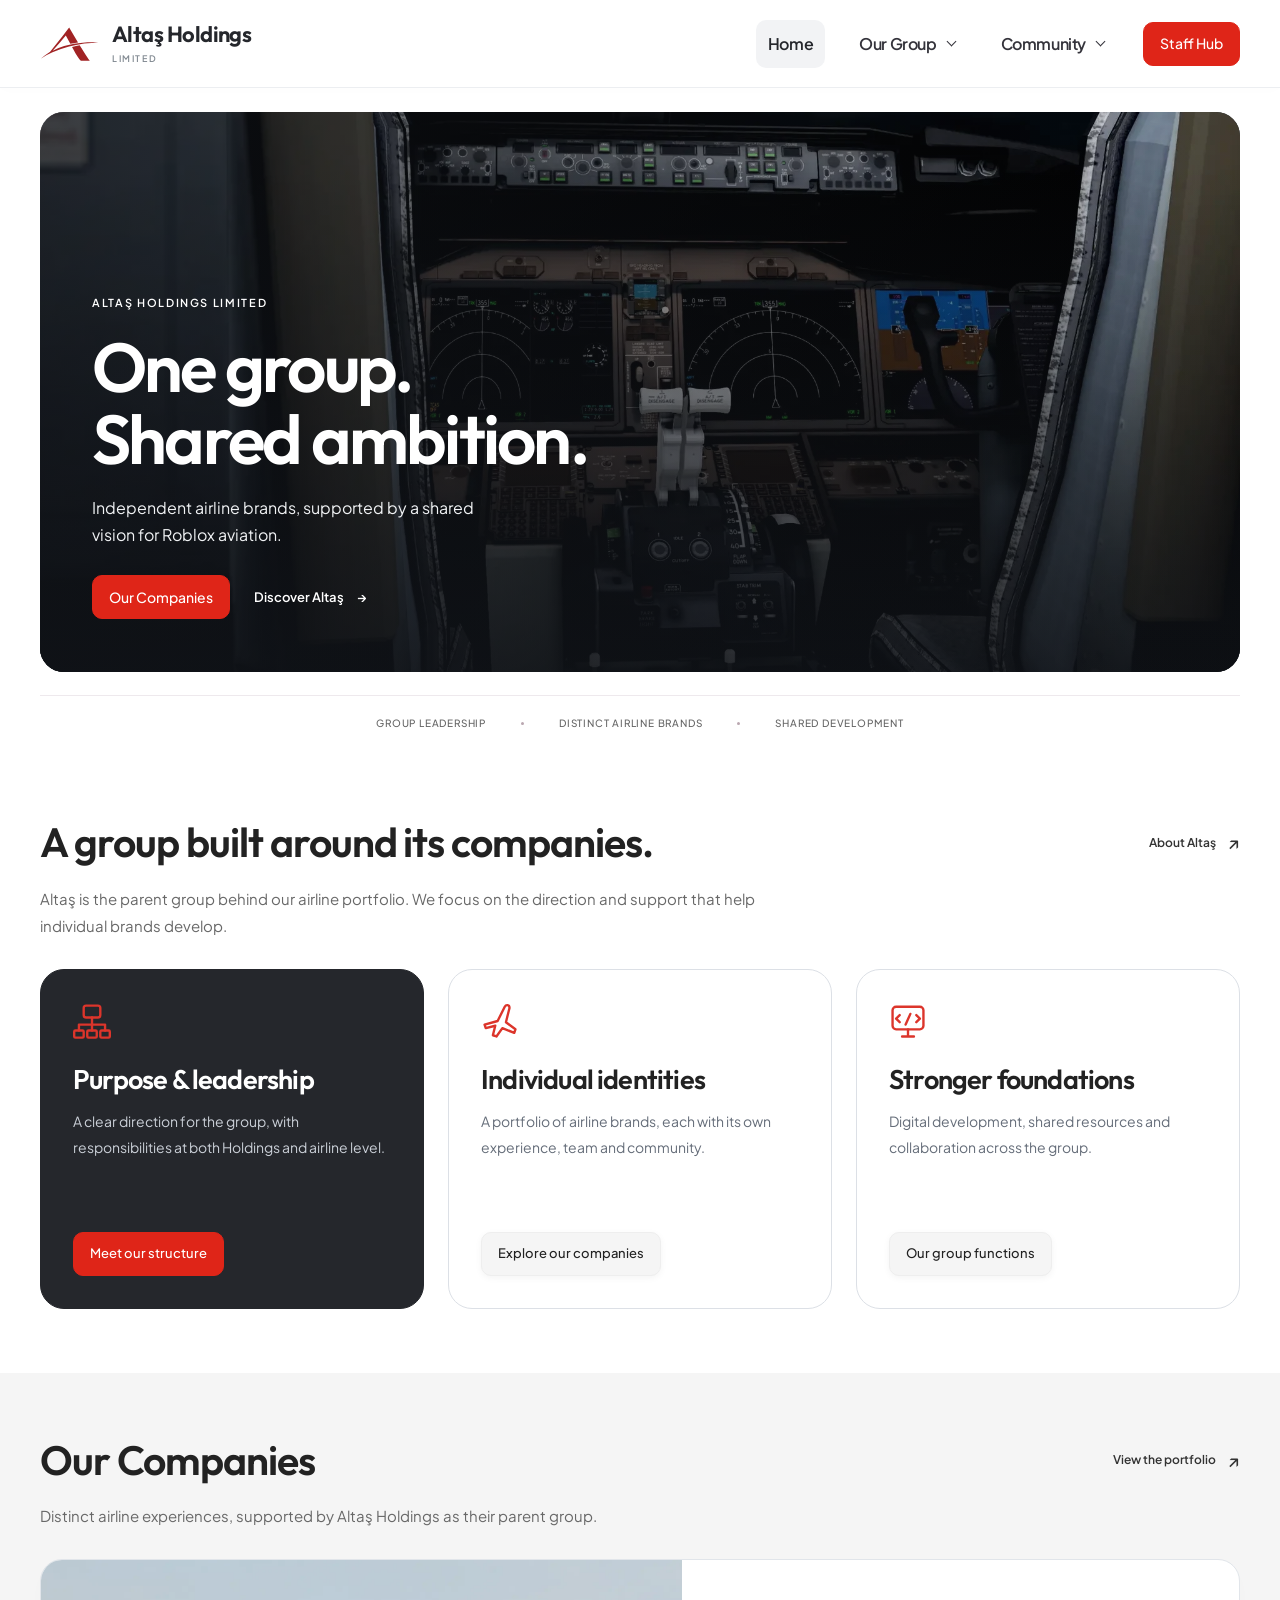
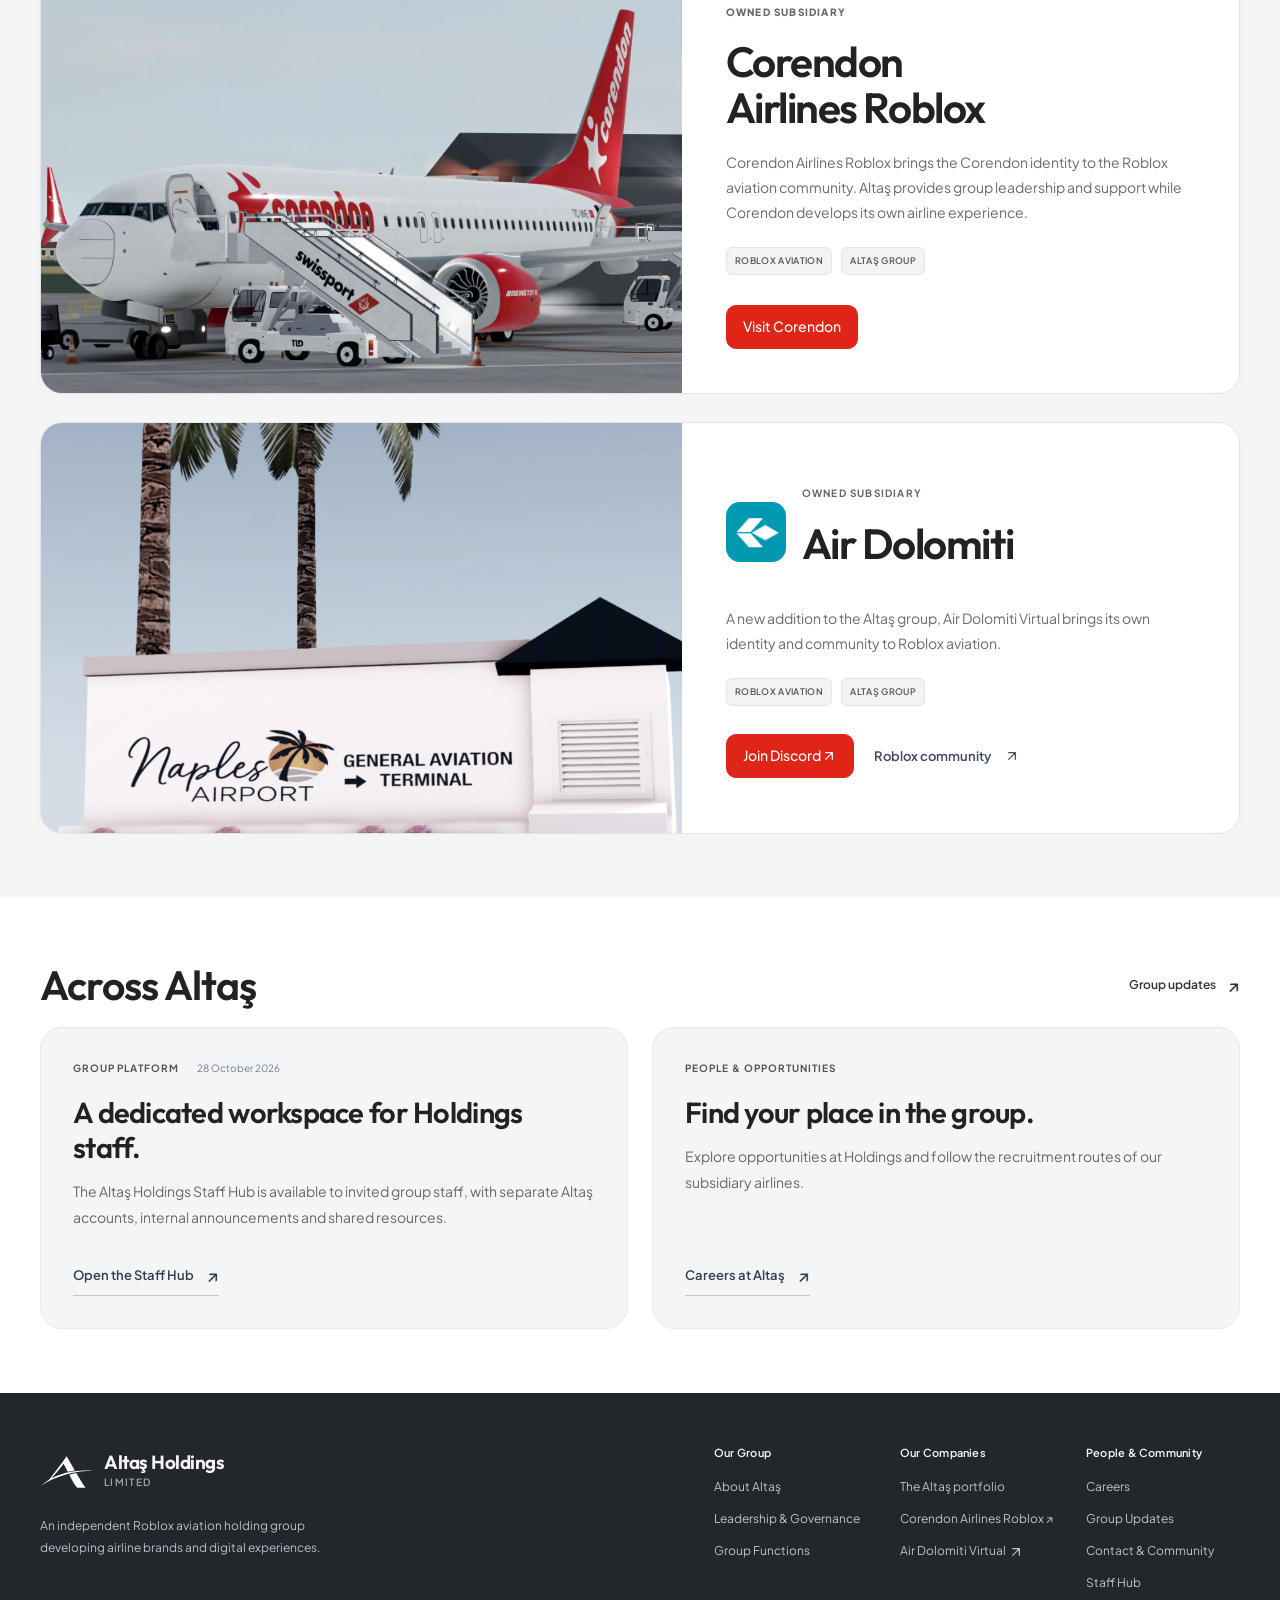
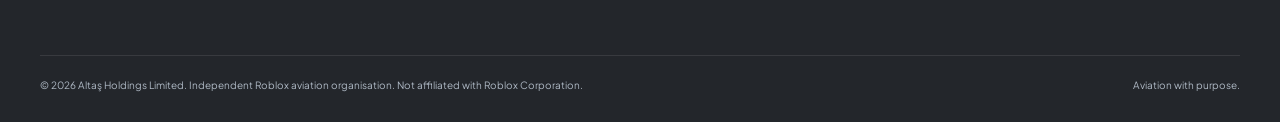
==== index.html @ 05343ab7 "Add Air Dolomiti Virtual to Altaş subsidiary portfolio with supplied branding and community links" ====
<!doctype html>
<html lang="en"><head><meta charset="utf-8"><meta name="viewport" content="width=device-width,initial-scale=1"><meta name="theme-color" content="#f7f7f5"><meta name="description" content="Altaş Holdings Limited — an independent Roblox aviation holding group. Discover our airline portfolio, vision and community."><meta property="og:title" content="Altaş Holdings Limited | Independent Roblox Aviation Group"><meta property="og:description" content="An independent Roblox aviation group."><title>Altaş Holdings Limited | Independent Roblox Aviation Group</title><link rel="preconnect" href="https://fonts.googleapis.com"><link rel="preconnect" href="https://fonts.gstatic.com" crossorigin><style>
:root{--red:#b3252c;--ink:#1c2228;--muted:#68727b;--line:#e7e9eb;--max:1190px}
*{box-sizing:border-box}html{scroll-behavior:smooth}body{margin:0;background:white;color:var(--ink);font:15px/1.7 'DM Sans',system-ui,sans-serif;overflow-x:hidden}h1,h2,h3,p{margin:0}h1,h2,h3{font-family:'DM Sans',system-ui,sans-serif;line-height:1.17;letter-spacing:-.045em}a{color:inherit;text-decoration:none}button{font:inherit;cursor:pointer}img{max-width:100%}.shell{width:min(var(--max),calc(100% - 64px));margin:auto}
.site-header{height:76px;background:#fff;position:sticky;top:0;z-index:50;border-bottom:1px solid var(--line)}.header-inner{height:100%;display:flex;align-items:center;justify-content:space-between;gap:20px}.wordmark{display:flex;align-items:center;gap:10px;min-width:0}.wordmark img{width:54px;height:48px;object-fit:contain}.wordmark strong{display:block;font-size:17px;letter-spacing:-.045em;line-height:1.2;font-weight:800}.wordmark small{display:block;font-size:10px;letter-spacing:.13em;color:#818991;font-weight:600}.desktop-nav{display:flex;align-items:center;gap:20px}.desktop-nav a:not(.btn){font-size:13px;font-weight:650;color:#4e5760;transition:color .2s}.desktop-nav a:not(.btn):hover,.desktop-nav a[aria-current=page]{color:var(--red)}.btn{display:inline-flex;align-items:center;justify-content:center;gap:14px;padding:11px 22px;background:var(--red);border:1px solid var(--red);color:#fff;border-radius:4px;font-size:13px;font-weight:700;line-height:1.5;min-height:44px;transition:background .2s,transform .2s}.btn:hover{background:#8d1b23;transform:translateY(-1px)}.btn.line{background:transparent;border-color:#ffffffa0;color:white}.btn.line:hover{background:#ffffff24}.btn.white{background:white;border-color:white;color:var(--red)}.btn.ink{background:var(--ink)}.arrow{font-size:18px;line-height:1}.menu-toggle{display:none;width:43px;height:43px;align-items:center;justify-content:center;background:white;border:1px solid var(--line);border-radius:4px}.hamburger{display:flex;flex-direction:column;gap:5px;width:20px}.hamburger i{height:2px;background:var(--ink);display:block;transition:transform .25s,opacity .25s}.menu-toggle[aria-expanded=true] .hamburger i:first-child{transform:translateY(7px) rotate(45deg)}.menu-toggle[aria-expanded=true] .hamburger i:nth-child(2){opacity:0}.menu-toggle[aria-expanded=true] .hamburger i:last-child{transform:translateY(-7px) rotate(-45deg)}.mobile-panel{display:none}
.view{display:none}.view.active{display:block}.eyebrow{display:inline-flex;align-items:center;gap:11px;font-size:11px;font-weight:800;letter-spacing:.12em;text-transform:uppercase;color:var(--red)}.eyebrow:before{content:'';width:23px;height:2px;background:currentColor}.eyebrow.light{color:#f7d5d6}
.hero{position:relative;min-height:640px;display:flex;align-items:center;background:#15212c url('https://corendonvirtual.zone.id/original/gallery-1.webp') center 48%/cover no-repeat;isolation:isolate}.hero:before{content:'';position:absolute;inset:0;z-index:-1;background:linear-gradient(90deg,#0b1828e8 0%,#0b1828b8 39%,#0b182843 75%,#0b182813 100%)}.hero-inner{width:min(var(--max),calc(100% - 64px));margin:auto;padding:110px 0 120px}.hero-copy{max-width:620px;color:white}.hero h1{font-size:clamp(48px,5.2vw,76px);font-weight:800;line-height:1.1;margin:22px 0 24px}.hero p{font-size:17px;color:#e5e9ed;max-width:500px;line-height:1.85}.actions{display:flex;flex-wrap:wrap;gap:12px;margin-top:30px}.hero-bottom{position:absolute;bottom:0;left:0;right:0;border-top:1px solid #ffffff44;color:#f0f1f2;font-size:11px}.hero-bottom .shell{display:flex;justify-content:space-between;padding:14px 0;gap:15px}.hero-bottom span:last-child{color:#e8a8ad}
.home-intro{padding:100px 0 90px}.home-intro-inner{display:grid;grid-template-columns:1fr 1fr;gap:110px;align-items:center}.home-intro h2{font-size:clamp(34px,4vw,54px);margin-top:17px;max-width:490px}.home-intro-copy p{font-size:17px;line-height:1.95;color:var(--muted)}.text-link{display:inline-flex;align-items:center;gap:14px;font-weight:800;font-size:13px;color:var(--red);margin-top:20px;border-bottom:1px solid #dcb2b4;padding-bottom:7px}.text-link:hover{gap:20px}
.home-strip{background:#f7f8f8;padding:50px 0}.home-strip-inner{display:grid;grid-template-columns:repeat(3,1fr);gap:55px}.strip-item{position:relative;padding-left:18px;border-left:2px solid #d7dce0}.strip-item span{font-size:11px;color:var(--red);font-weight:800}.strip-item h3{font-size:21px;margin:10px 0}.strip-item p{color:var(--muted);font-size:14px;line-height:1.8}
.page-hero{padding:88px 0 75px;background:#f5f6f7;border-bottom:1px solid var(--line)}.page-hero h1{font-size:clamp(42px,5.6vw,73px);margin:16px 0 17px;max-width:850px}.page-hero p{color:var(--muted);max-width:620px;font-size:17px}.page-hero .eyebrow.light{color:var(--red)}
.section{padding:90px 0}.section-heading{margin-bottom:42px;max-width:730px}.section-heading h2{font-size:clamp(34px,4vw,53px);margin:16px 0}.section-heading p{font-size:16px;color:var(--muted)}.split{display:grid;grid-template-columns:1fr 1fr;align-items:center;gap:85px}.split h2{font-size:clamp(33px,3.8vw,50px);margin:16px 0}.split p{font-size:16px;color:var(--muted);line-height:1.95;margin-bottom:16px}.logo-stage{min-height:370px;background:#f5f6f7;display:grid;place-items:center;position:relative}.logo-stage img{width:min(65%,330px)}.stage-caption{position:absolute;left:20px;bottom:18px;color:#8d959c;font-size:10px;letter-spacing:.1em;font-weight:700}.dark-section{background:#18242f;color:white}.dark-section p{color:#d0d7dc}.statement{display:grid;grid-template-columns:1fr .6fr;align-items:center;gap:40px}.statement h2{font-size:clamp(35px,4.5vw,58px);margin:16px 0}.statement p{font-size:16px;line-height:1.95}.statement .number{font-size:clamp(100px,18vw,240px);font-weight:800;opacity:.07;text-align:center}
.portfolio{display:grid;grid-template-columns:1fr 1fr;gap:65px;align-items:center}.portfolio-media{min-height:420px;background:#233444 url('/assets/fleet-original.webp') center/cover no-repeat;position:relative}.portfolio-media span{position:absolute;bottom:18px;left:20px;color:white;font-weight:800;font-size:11px;letter-spacing:.08em;text-shadow:0 1px 10px #000}.portfolio-body{padding:20px 0}.status{display:inline-block;color:var(--red);font-size:11px;font-weight:800;letter-spacing:.1em}.portfolio h2{font-size:clamp(33px,4vw,52px);margin:18px 0}.portfolio p{font-size:16px;line-height:1.9;color:var(--muted)}.portfolio .btn{margin-top:25px}.index-line{display:flex;justify-content:space-between;gap:20px;border-top:1px solid var(--line);padding-top:18px;margin-top:40px;color:#858d94;font-size:11px}
.focus-list{border-top:1px solid var(--line)}.focus-item{display:grid;grid-template-columns:60px 1fr 1.1fr;gap:35px;align-items:center;border-bottom:1px solid var(--line);padding:36px 0}.focus-item .num{font-size:13px;font-weight:800;color:var(--red)}.focus-item h3{font-size:clamp(23px,2.7vw,34px)}.focus-item p{font-size:15px;color:var(--muted);line-height:1.9}.principles{display:grid;grid-template-columns:1fr 1fr;gap:60px 85px}.principle{padding-top:20px;border-top:2px solid var(--red)}.principle h3{font-size:27px;margin-bottom:12px}.principle p{color:var(--muted);line-height:1.9}
.community-panel{background:var(--red);color:white;padding:85px 0}.community-panel .shell{display:flex;align-items:center;justify-content:space-between;gap:50px}.community-panel h2{font-size:clamp(36px,4vw,55px);margin:14px 0}.community-panel p{max-width:650px;color:#f4e1e2;font-size:16px}
.site-footer{background:#141e28;color:white;padding:60px 0 25px}.footer-top{display:flex;justify-content:space-between;gap:40px;flex-wrap:wrap}.footer-brand{max-width:390px}.footer-brand .wordmark img{background:white;border-radius:3px}.footer-brand .wordmark small{color:#9ea8b1}.footer-brand p{font-size:13px;color:#b4bec6;margin-top:20px}.footer-links{display:flex;flex-wrap:wrap;gap:25px;font-size:13px;font-weight:700}.footer-links a:hover{color:#f4b1b4}.footer-bottom{display:flex;justify-content:space-between;gap:20px;border-top:1px solid #ffffff25;margin-top:50px;padding-top:20px;color:#9ba6ae;font-size:11px}
.intro-loader{position:fixed;inset:0;z-index:9999;display:grid;place-items:center;background:#fafafa;transition:opacity .48s,visibility .48s}.intro-loader.is-done{opacity:0;visibility:hidden;pointer-events:none}.intro-loader-inner{display:flex;flex-direction:column;align-items:center;padding:24px;text-align:center}.intro-mark{height:92px;width:118px;display:grid;place-items:center;animation:alta-reveal .85s ease both}.intro-mark img{width:104px;height:88px;object-fit:contain}.intro-name{font-size:27px;font-weight:800;letter-spacing:-.045em}.intro-subtitle{font-size:11px;color:#858b90;letter-spacing:.16em}.intro-rule{width:120px;height:2px;background:#eee;margin-top:24px;overflow:hidden}.intro-rule:after{content:'';display:block;width:100%;height:100%;background:var(--red);transform-origin:left;animation:alta-line 1.05s ease both}@keyframes alta-reveal{from{opacity:0;transform:translateY(12px)}to{opacity:1;transform:translateY(0)}}@keyframes alta-line{from{transform:scaleX(0)}to{transform:scaleX(1)}}
@media(prefers-reduced-motion:no-preference){html.scroll-reveal-ready .view.active .reveal{opacity:0;transform:translate3d(0,18px,0);transition:opacity .7s ease,transform .7s cubic-bezier(.2,.8,.2,1)}html.scroll-reveal-ready .view.active .reveal.in-view{opacity:1;transform:none}html.scroll-reveal-ready .view.active .reveal.in-view.delay1{transition-delay:.07s}html.scroll-reveal-ready .view.active .reveal.in-view.delay2{transition-delay:.13s}html.scroll-reveal-ready .view.active .reveal.in-view.delay3{transition-delay:.18s}}
@media(max-width:1000px){.desktop-nav{gap:11px}.desktop-nav a:not(.btn){font-size:12px}.hero{min-height:590px}.home-intro-inner{gap:45px}.split{gap:45px}.portfolio{gap:35px}}
@media(max-width:850px){.desktop-nav{display:none}.menu-toggle{display:flex}.mobile-panel{display:block;position:fixed;top:76px;left:0;right:0;z-index:49;background:white;padding:20px 24px 30px;box-shadow:0 18px 35px #0002;visibility:hidden;opacity:0;pointer-events:none;transform:translateY(-10px);transition:opacity .25s,transform .25s,visibility .25s;max-height:calc(100dvh - 76px);overflow:auto}.mobile-panel.open{visibility:visible;opacity:1;pointer-events:auto;transform:none}.mobile-panel .menu-heading{font-size:11px;color:var(--red);font-weight:800;padding:0 0 13px}.mobile-panel a:not(.btn){display:flex;justify-content:space-between;padding:15px 0;border-top:1px solid var(--line);font-size:16px;font-weight:700}.mobile-panel a[aria-current=page]{color:var(--red)}.mobile-panel .btn{width:100%;margin-top:20px}.hero{min-height:580px;background-position:55% center}.hero-inner{padding:95px 0 100px}.hero h1{font-size:clamp(45px,7vw,64px)}.home-intro-inner,.split,.statement,.portfolio{grid-template-columns:1fr}.home-intro-inner{gap:25px}.statement .number{display:none}.portfolio-media{min-height:360px}.community-panel .shell{display:block}.community-panel .btn{margin-top:25px}.focus-item{grid-template-columns:40px 1fr;gap:14px}.focus-item p{grid-column:2}}
@media(max-width:560px){.shell,.hero-inner{width:calc(100% - 36px)}.site-header{height:66px}.wordmark img{width:46px;height:42px}.wordmark strong{font-size:15px}.wordmark small{font-size:9px}.mobile-panel{top:66px;max-height:calc(100dvh - 66px)}.hero{min-height:540px;background-position:58% center}.hero:before{background:linear-gradient(0deg,#0a1727f0 0%,#0a1727b8 58%,#0a172735 100%)}.hero-inner{padding:115px 0 95px;display:flex;align-items:flex-end;min-height:540px}.hero h1{font-size:clamp(38px,10vw,53px);margin:14px 0 16px}.hero p{font-size:14px;line-height:1.75}.hero .eyebrow{font-size:10px}.actions{gap:9px;margin-top:23px}.actions .btn{font-size:12px;padding:10px 13px}.hero-bottom .shell{font-size:9px;padding:10px 0}.home-intro{padding:65px 0}.home-intro h2{font-size:36px}.home-intro-copy p{font-size:15px}.home-strip{padding:35px 0}.home-strip-inner{grid-template-columns:1fr;gap:28px}.strip-item h3{font-size:19px;margin:7px 0}.page-hero{padding:60px 0 52px}.page-hero h1{font-size:43px}.page-hero p{font-size:15px}.section{padding:62px 0}.section-heading h2,.split h2{font-size:36px}.section-heading p,.split p{font-size:15px}.logo-stage{min-height:250px}.portfolio-media{min-height:255px}.portfolio-body{padding:10px 0}.portfolio h2{font-size:37px}.focus-item{padding:26px 0}.focus-item h3{font-size:25px}.focus-item p{font-size:14px}.principles{grid-template-columns:1fr;gap:30px}.community-panel{padding:65px 0}.community-panel h2{font-size:39px}.footer-bottom{display:block}.footer-bottom span:last-child{display:block;margin-top:8px}.footer-links{gap:16px}.site-footer{padding-top:45px}}
@media(max-width:360px){.wordmark strong{font-size:13px}.actions{flex-direction:column;align-items:stretch}}
@media(prefers-reduced-motion:reduce){html{scroll-behavior:auto}*,*:before,*:after{animation:none!important;transition:none!important}.intro-loader{transition:none}}
:focus-visible{outline:3px solid #da7a7e;outline-offset:3px}

/* Premium About — photographic, editorial and mobile-first */
.premium-about-hero{height:min(760px,85svh);min-height:570px;position:relative;isolation:isolate;color:#fff;display:flex;align-items:flex-end;overflow:hidden;background:#202a33}.premium-about-image{position:absolute;inset:0;z-index:-2;background:url('/assets/gallery-2-original.webp') center 48%/cover no-repeat;transform:scale(1.02)}.premium-about-shade{position:absolute;inset:0;z-index:-1;background:linear-gradient(90deg,rgba(8,18,27,.81) 0%,rgba(8,18,27,.43) 50%,rgba(8,18,27,.08) 100%),linear-gradient(0deg,rgba(8,18,27,.50),transparent 45%)}.premium-about-hero-content{padding-bottom:106px;position:relative}.premium-about-kicker{display:flex;align-items:center;gap:14px;font-size:11px;letter-spacing:.19em;font-weight:700;color:#f2e8e8}.premium-about-kicker span{width:27px;height:1px;background:#e4c4c4}.premium-about-hero h1{font-family:Georgia,'Times New Roman',serif;font-size:clamp(55px,6.8vw,104px);font-weight:400;letter-spacing:-.048em;line-height:1.05;margin:28px 0 25px;max-width:980px;text-wrap:balance}.premium-about-hero h1 i{font-weight:400;color:#f6f1e9}.premium-about-hero p{font-size:17px;line-height:1.8;color:#f0f1f2;max-width:530px}.premium-about-discover{display:inline-flex;gap:30px;align-items:center;border-bottom:1px solid #ffffff90;padding:11px 0;margin-top:32px;font-size:12px;font-weight:700;letter-spacing:.04em}.premium-about-discover span{font-size:21px}.premium-about-index{position:absolute;bottom:28px;right:max(32px,calc((100vw - 1190px)/2));font-size:10px;letter-spacing:.17em;font-weight:700;color:#fff}.premium-about-index span{opacity:.5;padding:0 10px}
.premium-about-intro{padding:125px 0 135px;background:#fff}.premium-about-intro-grid{display:grid;grid-template-columns:1fr 2fr;gap:65px}.premium-about-label{font-size:11px;font-weight:800;letter-spacing:.15em;color:#a52a32;display:inline-flex;align-items:center;gap:16px}.premium-red-line{width:33px;height:1px;background:#a52a32}.premium-about-intro-body h2{font-family:Georgia,'Times New Roman',serif;font-weight:400;font-size:clamp(40px,4.7vw,68px);line-height:1.13;letter-spacing:-.045em;margin-bottom:36px}.premium-about-intro-body h2 em{font-weight:400;color:#a32b32}.premium-about-intro-body p{max-width:660px;font-size:17px;line-height:1.95;color:#5c6369;margin-bottom:17px}
.premium-about-feature{display:grid;grid-template-columns:1.08fr .92fr;min-height:570px;background:#17232e}.premium-about-feature-photo{min-height:570px;background:url('https://corendonvirtual.zone.id/original/gallery-3.webp') center/cover no-repeat}.premium-about-feature-copy{display:flex;align-items:center;color:#fff;padding:70px clamp(35px,7vw,115px)}.premium-about-feature-inner{max-width:470px}.premium-feature-number{font-size:11px;font-weight:700;letter-spacing:.16em;color:#d9b3b4}.premium-about-feature h2{font-family:Georgia,'Times New Roman',serif;font-size:clamp(55px,5.4vw,82px);font-weight:400;letter-spacing:-.05em;line-height:1.05;margin:28px 0}.premium-about-feature p{color:#c9d0d4;line-height:1.9;font-size:16px}.premium-feature-link{display:inline-flex;align-items:center;gap:35px;margin-top:35px;border-bottom:1px solid #89959e;padding-bottom:11px;font-size:13px;font-weight:700}.premium-feature-link span{font-size:20px}
.premium-about-values{padding:115px 0 125px;background:#faf9f7}.premium-about-values-head{display:flex;justify-content:space-between;align-items:end;gap:25px;margin-bottom:52px}.premium-about-values h2{font-family:Georgia,'Times New Roman',serif;font-size:clamp(40px,4.2vw,62px);font-weight:400;letter-spacing:-.045em}.premium-about-values-list{display:grid;grid-template-columns:repeat(3,minmax(0,1fr));gap:50px}.premium-about-value{border-top:1px solid #bfc3c4;padding-top:22px}.premium-about-value>span{font-size:11px;letter-spacing:.12em;color:#a52a32;font-weight:800}.premium-about-value h3{font-family:Georgia,'Times New Roman',serif;font-size:34px;font-weight:400;letter-spacing:-.03em;margin:27px 0 10px}.premium-about-value p{font-size:15px;color:#697177;line-height:1.8;max-width:300px}
.premium-about-end{padding:90px 0;background:#fff}.premium-about-end-inner{display:flex;align-items:end;justify-content:space-between;gap:25px}.premium-about-end-inner span{font-size:11px;letter-spacing:.15em;color:#a52a32;font-weight:700}.premium-about-end h2{font-family:Georgia,'Times New Roman',serif;font-weight:400;font-size:clamp(39px,4.5vw,64px);letter-spacing:-.045em;line-height:1.14;margin-top:15px}.premium-about-end-link{font-size:13px;font-weight:700;border-bottom:1px solid #b3252c;padding:0 0 12px;white-space:nowrap}.premium-about-end-link span{font-size:19px;padding-left:22px}
@media(max-width:1000px){.premium-about-hero{min-height:520px;height:70svh}.premium-about-hero-content{padding-bottom:80px}.premium-about-hero h1{font-size:clamp(49px,7vw,77px)}.premium-about-intro{padding:85px 0}.premium-about-feature{min-height:450px}.premium-about-feature-photo{min-height:450px}.premium-about-feature-copy{padding:45px}.premium-about-values{padding:85px 0}.premium-about-values-list{gap:25px}}
@media(max-width:700px){.premium-about-hero{height:620px;min-height:0;max-height:none;align-items:end}.premium-about-image{background-position:57% center}.premium-about-shade{background:linear-gradient(0deg,#101a24e8 0%,#101a24a3 44%,#101a2430 100%)}.premium-about-hero-content{padding-bottom:70px}.premium-about-kicker{font-size:9px;gap:10px}.premium-about-hero h1{font-size:clamp(43px,10.5vw,64px);margin:22px 0 17px}.premium-about-hero p{font-size:14px;line-height:1.7;max-width:400px}.premium-about-discover{margin-top:24px}.premium-about-index{bottom:19px;right:18px;font-size:9px}.premium-about-intro{padding:75px 0 78px}.premium-about-intro-grid{display:block}.premium-about-intro-body h2{font-size:clamp(38px,9vw,55px);margin:23px 0 24px}.premium-about-intro-body p{font-size:15px;line-height:1.85}.premium-about-feature{display:flex;flex-direction:column}.premium-about-feature-photo{min-height:0;height:290px;background-position:center}.premium-about-feature-copy{padding:58px 24px 65px}.premium-about-feature h2{font-size:60px;margin:22px 0}.premium-about-feature p{font-size:15px}.premium-about-values{padding:70px 0 80px}.premium-about-values-head{display:block;margin-bottom:34px}.premium-about-values h2{margin-top:20px;font-size:43px}.premium-about-values-list{grid-template-columns:1fr;gap:30px}.premium-about-value{padding-top:16px}.premium-about-value h3{font-size:31px;margin:12px 0 7px}.premium-about-value p{font-size:14px}.premium-about-end{padding:70px 0}.premium-about-end-inner{display:block}.premium-about-end h2{font-size:44px;margin-bottom:27px}.premium-about-end-link{display:inline-flex}}
@media(max-width:850px){.desktop-nav{display:none!important}.menu-toggle{display:flex!important}}

/* 2026 full-site visual identity: cinematic photography + refined editorial type */
:root{--red:#a62630;--ink:#20262b;--muted:#646d74;--max:1200px}
body{font-family:'DM Sans',system-ui,sans-serif;background:#fff}
.site-header{height:74px;background:#fffffff5;backdrop-filter:blur(14px);border-bottom:1px solid #e9e8e6}
.header-inner{gap:16px}.desktop-nav{gap:18px}.desktop-nav a:not(.btn){font-size:12px}.site-header .btn{background:#a62630;border-color:#a62630}
.rev-hero{position:relative;min-height:650px;height:min(760px,85svh);isolation:isolate;color:white;display:flex;align-items:center;overflow:hidden;background:#182630}.rev-hero-photo{position:absolute;inset:0;z-index:-2;background-image:var(--photo);background-size:cover;background-position:center 48%;transform:scale(1.01)}.rev-hero-tint{position:absolute;inset:0;z-index:-1;background:linear-gradient(90deg,rgba(8,18,28,.82),rgba(8,18,28,.38) 58%,rgba(8,18,28,.12)),linear-gradient(0deg,rgba(8,18,28,.47),transparent 45%)}.rev-hero-content{padding:95px 0 110px}.rev-overline{font-size:11px;letter-spacing:.18em;font-weight:700;color:#f3dedf}.rev-overline b{font-weight:400;opacity:.6;margin:0 7px}.rev-hero h1{font-family:Georgia,'Times New Roman',serif;font-weight:400;font-size:clamp(58px,7vw,106px);line-height:1.03;letter-spacing:-.045em;margin:25px 0;max-width:1050px}.rev-hero h1 em{font-weight:400;color:#fff2e9}.rev-hero p{font-size:17px;line-height:1.85;max-width:560px;color:#f0f0ef}.rev-hero-actions{display:flex;flex-wrap:wrap;align-items:center;gap:27px;margin-top:32px}.rev-primary-link{display:inline-flex;align-items:center;justify-content:space-between;gap:30px;padding:15px 20px;background:#a62630;color:white;font-size:13px;font-weight:700;min-height:50px;transition:background .2s}.rev-primary-link:hover{background:#821d26}.rev-primary-link span,.rev-ghost-link span,.rev-inline span,.rev-white-link span{font-size:20px;line-height:1}.rev-ghost-link{display:inline-flex;gap:18px;align-items:center;font-size:13px;font-weight:700;color:white;border-bottom:1px solid #ffffff8a;padding:10px 0}.rev-hero-foot{position:absolute;bottom:0;left:0;right:0;border-top:1px solid #ffffff52}.rev-hero-foot .shell{display:flex;justify-content:space-between;gap:20px;padding:17px 0;font-size:10px;font-weight:700;letter-spacing:.13em;color:#f0eded}
.rev-editorial{padding:112px 0 125px;background:#fff}.rev-editorial-grid{display:grid;grid-template-columns:.75fr 1.7fr;gap:70px}.rev-section-label{font-size:11px;letter-spacing:.17em;color:#a62630;font-weight:800}.rev-editorial h2,.rev-three h2{font-family:Georgia,'Times New Roman',serif;font-size:clamp(41px,4.8vw,69px);font-weight:400;letter-spacing:-.05em;line-height:1.13;margin:0 0 30px}.rev-editorial h2 i{color:#a62630;font-weight:400}.rev-editorial p{font-size:17px;line-height:1.95;color:#626a70;max-width:660px;margin:0 0 16px}.rev-inline{display:inline-flex;align-items:center;gap:32px;font-weight:700;font-size:13px;color:#a62630;border-bottom:1px solid #d2a4a7;padding:9px 0;margin-top:20px}
.rev-image-feature{display:grid;grid-template-columns:1.1fr .9fr;min-height:570px;background:#17242e}.rev-image-feature-photo{background:var(--photo) center/cover no-repeat;min-height:570px}.rev-image-feature-body{display:flex;align-items:center;padding:70px clamp(35px,6vw,100px);color:#fff}.rev-image-feature h2{font-family:Georgia,'Times New Roman',serif;font-size:clamp(51px,5.5vw,79px);font-weight:400;line-height:1.06;letter-spacing:-.05em;margin:26px 0}.rev-image-feature p{color:#d3d9dc;max-width:450px;font-size:16px;line-height:1.85}.rev-white-link{display:inline-flex;align-items:center;gap:35px;border-bottom:1px solid #ffffff8c;margin-top:30px;padding-bottom:10px;font-size:13px;font-weight:700}
.rev-bottom-note{padding:48px 0;background:#f8f7f5}.rev-bottom-inner{display:flex;justify-content:space-between;align-items:center;gap:25px}.rev-bottom-inner>span{font-size:11px;letter-spacing:.14em;font-weight:700;color:#8d5b60}.rev-bottom-inner a{font-weight:700;font-size:14px}.rev-bottom-inner b{font-size:20px;color:#a62630;padding-left:22px}
.rev-wide-photo{min-height:550px;display:flex;align-items:flex-end;background:linear-gradient(0deg,#0e1c28c9,transparent 70%),var(--photo) center/cover no-repeat;color:white}.rev-wide-photo .shell{padding-bottom:60px}.rev-wide-photo span{font-size:11px;letter-spacing:.16em;font-weight:700}.rev-wide-photo h2{font-family:Georgia,'Times New Roman',serif;font-size:clamp(45px,5vw,74px);font-weight:400;letter-spacing:-.04em;line-height:1.1;margin-top:20px}
.rev-three{padding:105px 0 120px;background:#faf9f7}.rev-three-heading{display:flex;align-items:end;justify-content:space-between;gap:30px;margin-bottom:40px}.rev-three h2{margin:0}.rev-three-grid{display:grid;grid-template-columns:repeat(3,minmax(0,1fr));gap:40px}.rev-three article{border-top:1px solid #c7c7c6;padding-top:20px}.rev-three article>span{color:#a62630;font-size:11px;font-weight:800}.rev-three h3{font-family:Georgia,'Times New Roman',serif;font-weight:400;font-size:35px;margin:24px 0 8px}.rev-three p{font-size:15px;line-height:1.85;color:#687178}
.rev-airline{padding:0 0 115px}.rev-airline-grid{display:grid;grid-template-columns:1.1fr .9fr;gap:65px;align-items:center}.rev-airline-photo{height:510px;background:#d7e0e5 url('/assets/gallery-2-original.webp') center/cover no-repeat}.rev-airline-info .rev-overline{color:#a62630}.rev-airline h2{font-family:Georgia,'Times New Roman',serif;font-weight:400;font-size:clamp(45px,5vw,70px);letter-spacing:-.05em;line-height:1.1;margin:25px 0}.rev-airline p{font-size:16px;line-height:1.9;color:#626a70;margin-bottom:28px}
.rev-list-section{background:#faf9f7;padding:25px 0 100px}.rev-list-row{display:grid;grid-template-columns:65px 1fr 1fr;gap:35px;align-items:center;border-bottom:1px solid #d7d8d8;padding:35px 0}.rev-list-row:first-child{border-top:1px solid #d7d8d8}.rev-list-row>span{font-size:12px;font-weight:800;color:#a62630}.rev-list-row h3{font-family:Georgia,'Times New Roman',serif;font-size:clamp(27px,3vw,42px);font-weight:400;letter-spacing:-.04em}.rev-list-row p{color:#657077;font-size:15px;line-height:1.85}
.site-footer{background:#131e28;padding:65px 0 27px}.footer-brand p{line-height:1.8}
@media(max-width:850px){.desktop-nav{display:none!important}.menu-toggle{display:flex!important}.rev-hero{min-height:550px;height:72svh}.rev-hero h1{font-size:clamp(50px,8vw,76px)}.rev-editorial-grid{gap:30px}.rev-image-feature-body{padding:45px}.rev-airline-grid{gap:35px}.rev-airline-photo{height:420px}}
@media(max-width:650px){.rev-hero{height:620px;min-height:0;align-items:end}.rev-hero-photo{background-position:55% center}.rev-hero-tint{background:linear-gradient(0deg,#0b1824ef 0%,#0b1824b8 45%,#0b182445 100%)}.rev-hero-content{padding:65px 0 90px}.rev-overline{font-size:9px}.rev-hero h1{font-size:clamp(43px,11vw,64px);margin:20px 0}.rev-hero p{font-size:14px;line-height:1.75}.rev-hero-actions{gap:17px;margin-top:24px}.rev-primary-link{font-size:12px;min-height:46px;padding:12px 15px}.rev-ghost-link{font-size:12px}.rev-hero-foot .shell{padding:12px 0;font-size:9px}.rev-editorial{padding:73px 0 80px}.rev-editorial-grid{display:block}.rev-editorial-grid>.rev-section-label{display:block;margin-bottom:23px}.rev-editorial h2{font-size:clamp(39px,9.5vw,53px);margin-bottom:23px}.rev-editorial p{font-size:15px;line-height:1.85}.rev-image-feature{display:flex;flex-direction:column}.rev-image-feature-photo{min-height:0;height:260px}.rev-image-feature-body{padding:55px 22px 65px}.rev-image-feature h2{font-size:57px}.rev-image-feature p{font-size:15px}.rev-bottom-note{padding:35px 0}.rev-bottom-inner{align-items:start;flex-direction:column;gap:15px}.rev-bottom-inner>span{font-size:10px}.rev-wide-photo{min-height:390px}.rev-wide-photo .shell{padding-bottom:35px}.rev-wide-photo h2{font-size:43px}.rev-three{padding:70px 0 75px}.rev-three-heading{display:block}.rev-three h2{font-size:42px;margin-top:18px}.rev-three-grid{grid-template-columns:1fr;gap:28px}.rev-three h3{font-size:32px;margin:12px 0 7px}.rev-airline{padding:0 0 70px}.rev-airline-grid{display:block}.rev-airline-photo{height:260px;margin-bottom:35px}.rev-airline h2{font-size:47px}.rev-airline p{font-size:15px}.rev-list-section{padding:10px 0 65px}.rev-list-row{grid-template-columns:40px 1fr;gap:7px 12px;padding:25px 0}.rev-list-row h3{font-size:29px}.rev-list-row p{grid-column:2;font-size:14px}.site-footer{padding-top:45px}}
@media(prefers-reduced-motion:reduce){.rev-hero-photo{transform:none}}
/* Altaş corporate holding-group identity */
:root{--red:#872b36;--ink:#1e2a33;--muted:#66717a;--max:1180px}body{font-family:'Manrope','DM Sans',Arial,sans-serif}h1,h2,h3{font-family:'Manrope','DM Sans',Arial,sans-serif;letter-spacing:-.04em}.site-header{background:#fff;box-shadow:none;border-bottom:1px solid #e0e5e7}.desktop-nav a:not(.btn){font-weight:700;color:#43505b}.desktop-nav a[aria-current=page]{color:#872b36}.corporate-head{background:#172631;color:white}.corporate-topline,.corporate-footline{display:flex;justify-content:space-between;gap:15px;padding:18px 0;font-size:10px;font-weight:800;letter-spacing:.14em;color:#b5c1c9}.corporate-topline{border-bottom:1px solid #ffffff30}.corporate-footline{border-top:1px solid #ffffff30;justify-content:flex-start;gap:45px}.corporate-heading{padding:105px 0 120px;max-width:930px}.corporate-kicker{display:block;font-size:11px;letter-spacing:.15em;font-weight:800;color:#dca6ac}.corporate-heading h1{font-family:'Manrope',Arial,sans-serif;font-size:clamp(43px,6.2vw,81px);font-weight:800;line-height:1.13;letter-spacing:-.055em;margin:22px 0 24px}.corporate-heading p{max-width:580px;font-size:17px;line-height:1.85;color:#c8d2d8}.corporate-action{display:inline-flex;align-items:center;gap:38px;background:#94333f;color:white;font-size:13px;font-weight:800;padding:13px 20px;margin-top:28px}.corporate-action span{font-size:20px}.corporate-portfolio{background:#f3f5f5;padding:95px 0}.corporate-portfolio-grid{display:grid;grid-template-columns:1fr 1fr;gap:70px;align-items:center}.corporate-portfolio .corporate-kicker{color:#872b36}.corporate-portfolio h2{font-size:clamp(34px,4vw,53px);margin:23px 0}.corporate-portfolio p{color:#66717a;line-height:1.9;font-size:16px}.corporate-aircraft{height:400px;background:#3e5261 url('/assets/fleet-original.webp') center/cover no-repeat}.rev-hero{display:none}.rev-editorial{padding:85px 0}.rev-editorial h2,.rev-three h2,.rev-airline h2,.rev-list-row h3,.rev-three h3,.rev-wide-photo h2{font-family:'Manrope',Arial,sans-serif;font-weight:750;letter-spacing:-.045em}.rev-editorial h2 i{font-style:normal;color:#872b36}.rev-wide-photo{min-height:370px}.rev-image-feature{background:#172631}.rev-image-feature h2{font-family:'Manrope',Arial,sans-serif;font-weight:750}.rev-list-section{background:#f5f6f6}.rev-list-row>span,.rev-section-label,.rev-airline-info .rev-overline{color:#872b36}.rev-three{background:#f5f6f6}.rev-bottom-note{background:#f2f4f4}.rev-bottom-inner a b{color:#872b36}.site-footer{background:#101e29}.rev-airline-photo{background-image:url('/assets/fleet-original.webp')}@media(max-width:850px){.desktop-nav{display:none!important}.menu-toggle{display:flex!important}.corporate-heading{padding:85px 0 95px}.corporate-portfolio-grid{gap:30px}}@media(max-width:650px){.corporate-heading{padding:72px 0 82px}.corporate-heading h1{font-size:clamp(37px,10vw,55px)}.corporate-heading p{font-size:15px}.corporate-topline,.corporate-footline{font-size:9px}.corporate-footline{gap:17px;flex-wrap:wrap}.corporate-portfolio{padding:65px 0}.corporate-portfolio-grid{grid-template-columns:1fr}.corporate-aircraft{height:250px}.rev-editorial h2{font-size:37px}}
/* Altaş original burgundy identity, reimagined as a layered design studio aesthetic */
:root{--red:#a52537;--ink:#22252a;--muted:#6b7078;--max:1200px}body{font-family:'Manrope','DM Sans',Arial,sans-serif;background:#fff}h1,h2,h3{font-family:'Manrope','DM Sans',Arial,sans-serif;font-style:normal}.site-header{height:78px;border-bottom:1px solid #eee5e8;background:#fff}.wordmark strong{font-weight:800;letter-spacing:-.04em}.desktop-nav a:not(.btn){font-weight:750;font-size:12px}.desktop-nav .btn{background:#a52537;border-color:#a52537}.studio-hero{background:#fcf9fa;overflow:hidden}.studio-hero-grid{display:grid;grid-template-columns:.95fr 1.05fr;align-items:center;gap:55px;min-height:620px;padding-top:70px;padding-bottom:70px}.studio-label{font-size:10px;font-weight:850;letter-spacing:.15em;color:#a52537;display:inline-flex;align-items:center;gap:10px}.studio-label i{width:7px;height:7px;background:#a52537;border-radius:50%;display:inline-block}.studio-hero h1{font-size:clamp(44px,5.3vw,75px);line-height:1.13;letter-spacing:-.055em;font-weight:800;margin:25px 0 22px}.studio-hero h1 span,.studio-heading h2 span{color:#a52537}.studio-hero-copy>p{font-size:15px;line-height:1.95;color:#5f666e;max-width:510px}.studio-actions{display:flex;align-items:center;gap:25px;flex-wrap:wrap;margin-top:29px}.studio-button{display:inline-flex;align-items:center;justify-content:space-between;gap:28px;background:#a52537;color:white;font-size:12px;font-weight:800;padding:14px 18px;min-height:48px;transition:background .2s}.studio-button:hover{background:#7d1929}.studio-button b,.studio-secondary b{font-size:19px;line-height:1}.studio-secondary{display:inline-flex;align-items:center;gap:19px;font-size:12px;font-weight:800;color:#a52537;border-bottom:1px solid #cba5ad;padding:8px 0}.studio-mini{display:flex;gap:20px;flex-wrap:wrap;font-size:9px;letter-spacing:.09em;font-weight:800;color:#92929a;margin-top:70px}.studio-art{height:475px;position:relative;isolation:isolate;background:#a52537;overflow:hidden;border-radius:3px}.studio-art-diagonal{position:absolute;inset:0;background:linear-gradient(136deg,#c02a50 0 42%,#841e38 42% 67%,#a52537 67%);z-index:-2}.studio-art-circle{position:absolute;width:410px;height:410px;border-radius:50%;border:80px solid #ffffff13;top:-175px;right:-155px}.studio-art-image{position:absolute;inset:65px 35px 65px 45px;background:#364550 url('/assets/fleet-original.webp') center/cover no-repeat;transform:rotate(-5deg);box-shadow:0 24px 55px #2d0c2166;border:8px solid white}.studio-art-tag{position:absolute;bottom:36px;right:18px;background:#fff;padding:15px 18px;box-shadow:0 12px 30px #380b2440;max-width:260px}.studio-art-tag span{display:block;font-size:9px;letter-spacing:.1em;color:#a52537;font-weight:800}.studio-art-tag strong{display:block;font-size:14px;margin-top:4px}.studio-art-index{position:absolute;left:20px;bottom:18px;font-size:10px;color:#fff;font-weight:800;letter-spacing:.1em}.studio-ticker{background:#a52537;color:white}.studio-ticker .shell{min-height:57px;display:flex;align-items:center;justify-content:space-around;gap:15px}.studio-ticker span{font-size:10px;letter-spacing:.1em;font-weight:800}.studio-ticker i{width:5px;height:5px;background:#ffffff9c;border-radius:50%}.studio-section{padding:95px 0 110px}.studio-heading{max-width:780px;margin-bottom:45px}.studio-heading h2,.studio-portfolio h2{font-size:clamp(34px,4.2vw,55px);line-height:1.2;letter-spacing:-.05em;margin:17px 0}.studio-heading p{color:#687079;font-size:15px;line-height:1.85;max-width:640px}.studio-info-grid{display:grid;grid-template-columns:1fr 1.12fr .83fr;gap:17px;min-height:330px}.studio-info-primary{background:#222b35;color:white;padding:32px;display:flex;flex-direction:column;align-items:start}.studio-info-primary>span,.studio-info-small>span{font-size:10px;letter-spacing:.12em;font-weight:800;color:#e4a4b1}.studio-info-primary h3,.studio-info-small h3{font-size:clamp(23px,2.4vw,32px);margin:25px 0 12px;line-height:1.22}.studio-info-primary p,.studio-info-small p{font-size:13px;line-height:1.8;color:#d3d8dc}.studio-info-primary a,.studio-info-small a{font-size:12px;font-weight:800;margin-top:auto;padding-top:22px}.studio-info-primary a b,.studio-info-small a b{margin-left:10px}.studio-info-photo{background:#344858 url('/assets/gallery-2-original.webp') center/cover no-repeat}.studio-info-small{background:#f7edf0;padding:30px;display:flex;flex-direction:column;align-items:start}.studio-info-small>span{color:#a52537}.studio-info-small p{color:#626a70}.studio-info-small a{color:#a52537}.studio-portfolio{background:#f8f8f8;padding:90px 0 105px}.studio-portfolio-head{display:flex;justify-content:space-between;align-items:end;gap:25px;margin-bottom:32px}.studio-secondary.dark{color:#a52537}.studio-company{display:grid;grid-template-columns:1.1fr .9fr;background:white;box-shadow:0 12px 40px #14202a0a}.studio-company-image{min-height:400px;background:#354958 url('/assets/fleet-original.webp') center/cover no-repeat}.studio-company-text{padding:45px;display:flex;align-items:start;flex-direction:column}.studio-company-text>span{font-size:10px;letter-spacing:.13em;color:#a52537;font-weight:800}.studio-company-text h3{font-size:clamp(32px,3.5vw,47px);margin:20px 0}.studio-company-text p{font-size:14px;color:#66717a;line-height:1.85}.studio-company-text .studio-button{margin-top:30px}.corporate-head{background:linear-gradient(125deg,#9c263b 0%,#821e34 62%,#57203b 100%);position:relative;overflow:hidden}.corporate-head:after{content:'';position:absolute;width:600px;height:600px;border:100px solid #ffffff0b;border-radius:50%;right:-300px;top:-320px;pointer-events:none}.corporate-heading{padding:78px 0 90px}.corporate-heading h1{font-size:clamp(42px,5vw,65px);letter-spacing:-.05em}.corporate-heading p{font-size:15px}.corporate-heading .corporate-action{background:white;color:#a52537}.corporate-kicker{color:#ffd4dc}.corporate-portfolio{background:#f8f8f8}.corporate-portfolio .corporate-kicker{color:#a52537}.rev-editorial h2,.rev-three h2,.rev-airline h2,.rev-list-row h3,.rev-three h3{font-family:'Manrope',Arial,sans-serif;font-weight:800}.rev-editorial h2 i{font-style:normal;color:#a52537}.rev-wide-photo h2{font-family:'Manrope',Arial,sans-serif;font-weight:800}.rev-three{background:#f8f6f7}.rev-bottom-note{background:#f8f6f7}.rev-list-section{background:#faf8f9}.rev-section-label,.rev-list-row>span{color:#a52537}.rev-image-feature{background:#831e34}.rev-image-feature h2{font-family:'Manrope',Arial,sans-serif;font-weight:800}.rev-airline-photo{background-image:url('/assets/fleet-original.webp')}@media(max-width:950px){.studio-hero-grid{gap:25px}.studio-art{height:390px}.studio-info-grid{grid-template-columns:1fr 1fr}.studio-info-small{grid-column:1/-1;min-height:220px}}@media(max-width:850px){.desktop-nav{display:none!important}.menu-toggle{display:flex!important}}@media(max-width:650px){.studio-hero-grid{display:flex;flex-direction:column;align-items:stretch;padding-top:50px;padding-bottom:55px;gap:35px}.studio-hero h1{font-size:clamp(40px,10vw,55px)}.studio-hero-copy>p{font-size:14px}.studio-mini{margin-top:35px}.studio-art{height:310px}.studio-art-image{inset:45px 28px 55px 28px}.studio-art-tag{bottom:20px;right:10px;padding:10px}.studio-art-tag strong{font-size:11px}.studio-art-index{font-size:8px;left:10px}.studio-ticker .shell{flex-wrap:wrap;justify-content:center;padding:15px 0}.studio-ticker span{font-size:8px}.studio-section{padding:65px 0 70px}.studio-heading h2,.studio-portfolio h2{font-size:35px}.studio-info-grid{display:flex;flex-direction:column}.studio-info-primary,.studio-info-small{min-height:270px;padding:28px}.studio-info-photo{height:240px}.studio-portfolio{padding:65px 0 70px}.studio-portfolio-head{display:block}.studio-portfolio-head .studio-secondary{margin-top:10px}.studio-company{display:flex;flex-direction:column}.studio-company-image{min-height:250px}.studio-company-text{padding:30px 25px}.corporate-heading{padding:65px 0 75px}.corporate-heading h1{font-size:40px}.corporate-heading p{font-size:14px}}

/* Mobile and tablet polish: consistent header, comfortable controls and fluid type. */
@media(max-width:850px){
  :root{--header-height:70px}
  .site-header{height:var(--header-height)}
  .header-inner{gap:12px}
  .menu-toggle{width:46px;height:46px;flex-shrink:0;border-radius:10px}
  .mobile-panel{top:var(--header-height);max-height:calc(100dvh - var(--header-height));padding:20px max(22px,env(safe-area-inset-right)) calc(24px + env(safe-area-inset-bottom)) max(22px,env(safe-area-inset-left));overscroll-behavior:contain;border-top:1px solid var(--line);border-radius:0 0 18px 18px}
  .mobile-panel a:not(.btn){min-height:52px;align-items:center;gap:16px}
  .mobile-panel a[aria-current=page]{border-left:3px solid var(--red);padding-left:12px}
  body.menu-open{overflow:hidden}
  .studio-hero-grid{grid-template-columns:1fr;min-height:0;gap:32px;padding-top:44px;padding-bottom:44px}
  .studio-hero-copy{max-width:620px}
  .studio-hero h1{font-size:clamp(38px,7vw,60px);margin:20px 0}
  .studio-mini{margin-top:28px;gap:12px 20px}
  .studio-art{height:auto;aspect-ratio:1.55;max-height:410px;width:100%}
  .studio-actions a,.studio-info-grid a,.rev-inline,.rev-bottom-inner a{min-height:44px;display:inline-flex;align-items:center}
  .studio-company-text .studio-button,.rev-primary-link{min-height:48px}
  .rev-editorial-grid{grid-template-columns:1fr;gap:20px}
  .rev-three-heading{display:block}
  .rev-three-heading h2{margin-top:18px}
  .footer-links{display:grid;grid-template-columns:repeat(2,minmax(0,1fr));gap:6px 24px;width:100%}
  .footer-links a{display:flex;align-items:center;min-height:44px;border-bottom:1px solid #ffffff1c}
  .footer-top{gap:28px}
}
@media(max-width:650px){
  :root{--header-height:68px}
  .shell{width:calc(100% - 40px)}
  .wordmark img{width:44px;height:42px}
  .wordmark strong{font-size:15px}
  .wordmark small{font-size:9px}
  .studio-hero-grid{gap:28px;padding-top:34px;padding-bottom:36px}
  .studio-hero h1{font-size:clamp(36px,9.5vw,54px);line-height:1.15;letter-spacing:-.045em}
  .studio-hero-copy>p{font-size:14px;line-height:1.85}
  .studio-actions{gap:10px 20px;margin-top:24px}
  .studio-button{min-height:50px;padding:14px 18px;border-radius:6px}
  .studio-secondary{padding:12px 0}
  .studio-art{aspect-ratio:1.2;max-height:340px;border-radius:12px}
  .studio-art-image{inset:35px 26px 56px;border-width:6px}
  .studio-art-tag{bottom:30px;right:12px;max-width:calc(100% - 36px);padding:11px 14px}
  .studio-art-tag strong{font-size:12px}
  .studio-art-index{bottom:10px;left:14px;font-size:8px}
  .studio-mini{font-size:8px;line-height:1.7;margin-top:23px}
  .studio-ticker .shell{display:grid;grid-template-columns:1fr;gap:9px;padding:18px 0;text-align:center}
  .studio-ticker i{display:none}
  .studio-ticker span{font-size:9px;letter-spacing:.13em}
  .studio-section,.studio-portfolio{padding:52px 0}
  .studio-heading{margin-bottom:26px}
  .studio-heading h2,.studio-portfolio h2{font-size:clamp(29px,8vw,39px);line-height:1.23}
  .studio-info-grid{gap:14px}
  .studio-info-primary,.studio-info-small{min-height:0;padding:26px;border-radius:10px}
  .studio-info-primary h3,.studio-info-small h3{font-size:27px;margin:18px 0 12px}
  .studio-info-primary p,.studio-info-small p{font-size:14px}
  .studio-info-photo{height:auto;aspect-ratio:1.5;border-radius:10px}
  .studio-company{border-radius:12px;overflow:hidden}
  .studio-company-image{min-height:0;aspect-ratio:1.45}
  .studio-company-text{padding:26px}
  .studio-company-text h3{font-size:clamp(29px,8vw,38px);line-height:1.22}
  .studio-company-text .studio-button{width:100%;margin-top:22px}
  .corporate-topline{flex-wrap:wrap;font-size:8px;gap:6px 16px;padding:14px 0}
  .corporate-heading{padding:44px 0 50px}
  .corporate-heading h1{font-size:clamp(32px,8.5vw,46px);line-height:1.18;margin:18px 0}
  .corporate-heading p{font-size:14px;line-height:1.85}
  .corporate-footline{gap:12px 20px;font-size:8px;padding:14px 0}
  .rev-editorial{padding:52px 0}
  .rev-editorial h2,.rev-three h2{font-size:clamp(29px,8vw,39px);line-height:1.24}
  .rev-editorial p{font-size:15px;line-height:1.85}
  .rev-wide-photo{min-height:310px}
  .rev-wide-photo h2{font-size:clamp(30px,8vw,41px)}
  .rev-three{padding:52px 0}
  .rev-three h3{font-size:29px}
  .rev-list-row{grid-template-columns:26px minmax(0,1fr);gap:8px 12px}
  .rev-list-row h3{font-size:clamp(23px,6vw,29px);line-height:1.3}
  .rev-airline-photo{height:auto;aspect-ratio:1.45;margin-bottom:26px;border-radius:10px}
  .rev-airline h2{font-size:clamp(32px,8.5vw,43px)}
  .rev-airline .rev-primary-link{width:100%;border-radius:6px}
  .site-footer{padding:38px 0 24px}
  .footer-brand p{font-size:13px;margin-top:16px}
  .footer-bottom{font-size:11px;line-height:1.85}
}
@media(max-width:360px){
  .shell{width:calc(100% - 32px)}
  .studio-actions{flex-direction:column;align-items:stretch}
  .studio-actions .studio-secondary{justify-content:space-between}
  .studio-art-tag strong{font-size:11px}
}

/* Preserve the full aircraft photographs instead of cropping to fill each frame. */
.studio-art-image,.studio-info-photo,.studio-company-image,.rev-airline-photo{
  background-size:contain;
  background-position:center;
  background-repeat:no-repeat;
  background-color:#e8edf0;
}
.studio-art-image{inset:35px 30px 112px;transform:rotate(-5deg)}
.studio-art-tag{bottom:30px;right:20px}
.studio-art-index{bottom:10px;left:20px}
@media(max-width:850px){
  .studio-art-image{inset:24px 24px 100px}
}
@media(max-width:650px){
  .studio-art-image{inset:18px 18px 90px}
  .studio-art-tag{bottom:27px;right:14px;padding:9px 12px}
  .studio-art-index{left:14px;bottom:9px}
}

/* A smaller photograph inside the original slanted frame. */
.studio-art-image{inset:48px 48px 124px;transform:rotate(-5deg)}
@media(max-width:850px){.studio-art-image{inset:34px 34px 110px}}
@media(max-width:650px){.studio-art-image{inset:26px 26px 98px}}

/* Natural photographic frames: preserve the aircraft and remove letterbox mats.
   The shallow top crop excludes in-game controls from the original captures. */
.studio-art-image{
  top:44%;bottom:auto;left:48px;right:48px;height:auto;aspect-ratio:1920/1000;
  background-size:100% auto;background-position:center center;background-color:transparent;
  transform:translateY(-50%) rotate(-5deg);
}
.studio-info-photo,.studio-company-image,.rev-airline-photo{
  background-size:100% auto;background-position:center center;background-color:transparent;
  aspect-ratio:1920/1023;min-height:0;height:auto;border-radius:0;
}
.studio-info-photo{align-self:center}
.studio-company{align-items:center}
.studio-company-text{padding:32px}
.footer-brand .wordmark img{background:transparent;border-radius:0;filter:brightness(0) invert(1)}
@media(max-width:850px){
  .studio-art-image{left:34px;right:34px;top:43%;bottom:auto}
}
@media(max-width:650px){
  .studio-art-image{left:26px;right:26px;top:42%;bottom:auto}
  .studio-info-photo{width:100%;flex:none}
  .studio-company-image{width:100%;flex:none}
  .studio-company-text{padding:30px 25px}
}


/* Altaş leads the homepage; individual airlines belong in the portfolio. */
.holding-art{display:flex;flex-direction:column;justify-content:center;padding:48px}
.holding-art-kicker{position:absolute;top:30px;left:34px;color:#fff;font-size:10px;font-weight:700;letter-spacing:.13em}
.holding-identity{display:flex;align-items:center;gap:19px;margin-bottom:75px;position:relative}
.holding-identity img{width:135px;height:auto;filter:brightness(0) invert(1)}
.holding-identity strong{font-size:50px;line-height:1.05;color:#fff;font-weight:800;letter-spacing:-.05em}
.holding-identity strong span{display:block;font-size:17px;letter-spacing:.02em;font-weight:500;margin-top:10px}
.holding-art-purpose{position:absolute;bottom:55px;left:48px;color:#fff}
.holding-art-purpose>span{font-size:9px;letter-spacing:.15em;font-weight:700;color:#ffdae1}
.holding-art-purpose p{font-size:24px;line-height:1.3;font-weight:650;letter-spacing:-.025em;margin-top:8px}
.studio-info-grid{grid-template-columns:1fr 1fr;gap:24px;min-height:290px}
.studio-info-small{grid-column:auto}
.studio-info-primary,.studio-info-small{padding:35px}
.studio-info-primary h3,.studio-info-small h3{margin-top:20px}
@media(max-width:950px){
  .holding-art{padding:30px}
  .holding-identity{gap:12px}
  .holding-identity img{width:90px}
  .holding-identity strong{font-size:39px}
  .holding-identity strong span{font-size:14px}
  .holding-art-purpose{left:30px}
}
@media(max-width:650px){
  .holding-art-kicker{left:26px;top:24px;font-size:9px}
  .holding-art{padding:26px;min-height:350px;aspect-ratio:auto}
  .holding-identity{margin-bottom:64px}
  .holding-identity img{width:100px}
  .holding-identity strong{font-size:43px}
  .holding-art-purpose{left:26px;bottom:50px}
  .holding-art-purpose p{font-size:23px}
  .studio-info-grid{gap:16px;min-height:0}
  .studio-info-primary,.studio-info-small{padding:28px;min-height:245px}
}

@media(max-width:400px){.holding-identity img{width:80px}.holding-identity strong{font-size:38px}.holding-identity strong span{font-size:12px}}

/* Shared family resemblance to Corendon: typography, soft surfaces and motion. */
:root{--red:#a52537;--ink:#25252b;--muted:#62626d;--line:#ece8eb}
body{font-family:'Plus Jakarta Sans',Arial,sans-serif;-webkit-font-smoothing:antialiased;text-rendering:optimizeLegibility}
h1,h2,h3,.studio-hero h1,.studio-heading h2,.studio-portfolio h2,
.rev-editorial h2,.rev-three h2,.rev-three h3,.rev-airline h2,
.rev-list-row h3,.rev-wide-photo h2,.rev-image-feature h2,.corporate-heading h1{
  font-family:'Outfit',sans-serif;letter-spacing:-.035em;font-weight:700
}
a,button{transition:background-color .2s ease,color .2s ease,box-shadow .2s ease,transform .2s ease}
.site-header{background:rgba(255,255,255,.97);box-shadow:0 2px 16px #28203305;border-color:#eeebee;backdrop-filter:blur(16px)}
.desktop-nav a:not(.btn){font-size:13px;font-weight:600}
.wordmark strong{font-family:'Outfit',sans-serif;font-size:19px;font-weight:650;letter-spacing:-.025em}
.btn,.studio-button,.corporate-action,.rev-primary-link{border-radius:12px;font-weight:600;box-shadow:0 4px 12px #82223912}
.btn:hover,.studio-button:hover,.corporate-action:hover,.rev-primary-link:hover{transform:translateY(-2px);box-shadow:0 7px 20px #82223923}
.studio-secondary{border:0;padding:12px 16px;border-radius:12px;background:#f4edf0;gap:12px;font-weight:600}
.studio-secondary:hover{background:#ebdce2}
.studio-hero{background:linear-gradient(180deg,#fff,#fcfafb)}
.studio-hero-grid{min-height:570px;padding-top:52px;padding-bottom:52px;gap:48px}
.studio-hero h1{font-size:clamp(43px,5vw,68px);line-height:1.08;font-weight:700;letter-spacing:-.04em}
.studio-hero-copy>p{font-size:15px;line-height:1.9;color:#62626d}
.studio-mini{margin-top:38px;color:#686572;letter-spacing:.06em;font-weight:600}
.studio-label{font-size:10px;font-weight:700;letter-spacing:.11em}
.holding-art{height:430px;border-radius:28px;background:linear-gradient(135deg,#ad2c46,#81263b);box-shadow:0 16px 40px #81263b18}
.holding-art .studio-art-diagonal{display:none}
.holding-art .studio-art-circle{border-width:60px;border-color:#ffffff09;top:-110px;right:-115px;width:340px;height:340px}
.holding-identity strong{font-family:'Outfit',sans-serif;font-weight:600;letter-spacing:-.03em}
.holding-identity strong span{font-family:'Plus Jakarta Sans',sans-serif}
.holding-art-purpose p{font-family:'Outfit',sans-serif;font-weight:500}
.studio-ticker{background:transparent;padding:0 0 14px}
.studio-ticker .shell{background:#f7eff2;border:1px solid #f0e2e7;border-radius:16px;color:#8a283e;min-height:54px}
.studio-ticker span{font-weight:600;letter-spacing:.07em}
.studio-ticker i{background:#cda3af}
.studio-section{padding:72px 0 80px}
.studio-heading{margin-bottom:30px}
.studio-heading h2,.studio-portfolio h2{font-size:clamp(33px,3.8vw,48px);line-height:1.15}
.studio-heading p{color:#62626d}
.studio-info-grid{gap:22px;min-height:280px}
.studio-info-primary,.studio-info-small{
  border-radius:22px;padding:34px;border:1px solid #ece7eb;
  box-shadow:0 6px 22px #28203305;
  transition:box-shadow .25s ease,transform .25s ease;
}
.studio-info-primary{background:#fff;color:#25252b}
.studio-info-small{background:#faf4f6;color:#25252b}
.studio-info-primary>span,.studio-info-small>span{color:#97283d;letter-spacing:.1em}
.studio-info-primary p,.studio-info-small p{color:#62626d;line-height:1.85}
.studio-info-primary a,.studio-info-small a{color:#97283d;font-weight:600}
.studio-info-primary h3,.studio-info-small h3{font-size:29px;font-weight:600;line-height:1.15}
.studio-portfolio{background:#faf9fb;padding:72px 0 80px}
.studio-company{border-radius:24px;padding:12px;overflow:hidden;border:1px solid #ece7eb;box-shadow:0 8px 28px #28203306}
.studio-company-image{border-radius:16px}
.studio-company-text h3{font-family:'Outfit',sans-serif;font-size:clamp(30px,3vw,42px);font-weight:600}
.studio-company-text p{color:#62626d}
.corporate-head{margin:28px auto 0;width:calc(100% - 48px);max-width:1260px;border-radius:28px;background:linear-gradient(125deg,#a82c45,#7d263c)}
.corporate-heading{padding:65px 0 70px}
.corporate-heading h1{font-size:clamp(40px,5vw,64px)}
.corporate-head .shell{width:calc(100% - 72px)}
.corporate-topline,.corporate-footline{font-weight:600;color:#ffe4ec}
.rev-editorial{padding:72px 0}
.rev-editorial p,.rev-list-row p{color:#62626d}
.rev-list-section{background:#faf9fb;padding-top:24px}
.rev-list-row{background:#fff;border:1px solid #ece7eb;border-radius:20px;padding:28px;margin:0 0 16px;box-shadow:0 4px 16px #28203303}
.rev-list-row h3{font-size:29px}
.rev-bottom-note{background:#faf4f6}
.rev-image-feature,.rev-wide-photo{border-radius:24px;overflow:hidden}
.rev-three-grid>div{border-radius:20px}
.rev-airline-photo{border-radius:20px}
.site-footer{background:#17222e;padding-top:54px}
.footer-brand p,.footer-bottom{color:#bcc4cc}
.footer-links{font-weight:500;gap:24px}
.view.active{animation:atlas-page-in .35s cubic-bezier(.22,1,.36,1)}
@keyframes atlas-page-in{from{opacity:.5;transform:translateY(8px)}to{opacity:1;transform:translateY(0)}}
@media(hover:hover){
  .studio-info-primary:hover,.studio-info-small:hover{transform:translateY(-3px);box-shadow:0 12px 30px #2820330b}
}
@media(max-width:850px){
 .studio-hero-grid{gap:30px}
 .holding-art{height:390px;border-radius:24px}
 .studio-mini{margin-top:28px}
}
@media(max-width:650px){
 .studio-hero-grid{padding-top:35px;padding-bottom:32px;gap:30px}
 .studio-hero h1{font-size:clamp(40px,10vw,54px)}
 .studio-hero-copy>p{font-size:14px}
 .holding-art{height:350px;min-height:350px;border-radius:22px}
 .studio-ticker .shell{padding:15px 10px;gap:12px;border-radius:14px}
 .studio-ticker span{font-size:8px;letter-spacing:.03em}
 .studio-section,.studio-portfolio{padding:52px 0}
 .studio-info-primary,.studio-info-small{padding:26px;min-height:245px;border-radius:20px}
 .studio-info-primary h3,.studio-info-small h3{font-size:27px}
 .studio-company{padding:8px;border-radius:22px}
 .studio-company-text{padding:25px 18px}
 .corporate-head{width:calc(100% - 28px);margin-top:18px;border-radius:22px}
 .corporate-head .shell{width:calc(100% - 40px)}
 .corporate-heading{padding:45px 0 50px}
 .corporate-heading h1{font-size:clamp(36px,9vw,48px)}
 .rev-editorial{padding:52px 0}
 .rev-list-row{padding:23px 18px}
 .rev-list-row h3{font-size:25px}
}
@media(prefers-reduced-motion:reduce){
 .view.active{animation:none}
 a,button,.studio-info-primary,.studio-info-small{transition:none}
}


/* Corendon-inspired surfaces with Altaş group artwork. */
.studio-hero{background:#fff}
.studio-hero-grid{display:grid;grid-template-columns:1.05fr .95fr;min-height:0;gap:64px;align-items:center;padding-top:52px;padding-bottom:46px}
.studio-hero-copy{display:block;padding:0}
.studio-hero-copy>.studio-label{display:inline-flex;font-size:9px;letter-spacing:.1em}
.studio-hero h1{font-size:clamp(43px,4.6vw,62px);line-height:1.12;font-weight:600;letter-spacing:-.04em;margin:22px 0 23px}
.studio-hero-copy>p{max-width:500px;font-size:15px;line-height:1.9;color:#666571;margin:0}
.studio-actions{margin-top:27px;gap:22px}
.studio-actions .studio-button{padding:13px 19px;min-height:48px;border-radius:12px}
.studio-actions .studio-secondary{border:0;min-height:48px;font-size:12px}
.group-feature{position:relative;isolation:isolate;overflow:hidden;border-radius:24px;padding:28px;min-height:350px;display:flex;flex-direction:column;background:#8b253b;color:#fff}
.group-feature:before,.group-feature:after{content:'';position:absolute;z-index:-1;pointer-events:none;inset:-70% -35%;transform:rotate(-38deg);background:#b02c4b}
.group-feature:before{width:52%;left:-25%;background:#a82947}
.group-feature:after{width:30%;left:65%;background:#76243d}
.group-feature-brand{display:flex;align-items:center;gap:11px;font-size:9px;font-weight:600;letter-spacing:.12em;color:#ffe4ed}
.group-feature-brand img{width:43px;height:36px;object-fit:contain;filter:brightness(0) invert(1)}
.group-feature-message{padding:26px 0 28px}
.group-feature-message p{font:500 clamp(28px,3vw,37px)/1.17 'Outfit',sans-serif;letter-spacing:-.025em;color:#fff}
.group-feature-message>span{display:block;font-size:11px;color:#f3d7e2;margin-top:13px}
.group-feature-company{display:flex;align-items:center;justify-content:space-between;gap:20px;border-radius:13px;padding:17px 19px;background:#fff;color:#332b35;margin-top:auto;box-shadow:0 4px 16px #41182e0b;transition:background .2s}
.group-feature-company:hover{background:#fff4f8}
.group-feature-company small{display:block;font-size:8px;letter-spacing:.1em;font-weight:600;color:#8b253b}
.group-feature-company strong{display:block;font-size:13px;font-weight:600;margin-top:5px}
.group-feature-company>b{font-size:23px;font-weight:500;color:#8b253b}
.studio-ticker{background:transparent;padding:0}
.studio-ticker .shell{display:flex;justify-content:flex-start;min-height:0;gap:32px;border:0;border-top:1px solid #eee9ed;border-radius:0;background:transparent;color:#76707b;padding:19px 0 0}
.studio-ticker span{font-size:9px;font-weight:500;letter-spacing:.05em}
.studio-ticker i{width:3px;height:3px;background:#baa7b0}
.studio-info-small{background:#fff}
@media(max-width:950px){
 .studio-hero-grid{gap:32px;padding-top:38px}
 .studio-hero h1{font-size:47px}
 .group-feature{padding:24px;min-height:340px}
 .group-feature-company{padding:16px 14px}
 .group-feature-company strong{font-size:12px}
 .studio-actions{gap:14px}
}
@media(max-width:700px){
 .studio-hero-grid{grid-template-columns:1fr;gap:29px;padding-top:32px;padding-bottom:30px}
 .studio-hero h1{font-size:clamp(39px,9.7vw,54px);margin:17px 0 19px}
 .studio-hero-copy>p{font-size:14px;line-height:1.85}
 .studio-hero-copy>.studio-label{font-size:8px}
 .studio-actions{gap:12px;margin-top:22px}
 .studio-actions .studio-secondary{padding:10px 10px;font-size:11px;gap:10px}
 .studio-actions .studio-button{padding:12px 16px;font-size:11px;gap:18px}
 .group-feature{min-height:310px;border-radius:20px;padding:24px}
 .group-feature-message{padding:23px 0}
 .group-feature-message p{font-size:31px}
 .group-feature-company strong{font-size:13px}
 .studio-ticker .shell{gap:12px;justify-content:space-between;flex-wrap:nowrap;padding-top:17px}
 .studio-ticker span{font-size:7px;letter-spacing:.025em}
 .studio-ticker i{flex-shrink:0}
}

/* Open section headings, with no banner backgrounds. */
.homepage-section-heading{display:flex;align-items:center;justify-content:space-between;gap:28px;margin-bottom:24px;padding:0 0 20px;border-bottom:1px solid #eae5e9}
.homepage-section-heading h2,.studio-portfolio .homepage-section-heading h2{font-family:'Outfit',sans-serif;font-size:clamp(25px,2.5vw,32px);font-weight:500;line-height:1.25;letter-spacing:-.025em;color:#292733;margin:0;max-width:800px}
.homepage-section-link{display:inline-flex;align-items:center;gap:12px;flex-shrink:0;min-height:44px;font-size:12px;font-weight:600;color:#8b253b;padding:6px 0}
.homepage-section-link:hover{color:#642135;text-decoration:underline;text-underline-offset:5px}
.homepage-section-link b{font-size:18px;font-weight:500}
.homepage-section-intro{color:#62626d;font-size:14px;line-height:1.85;max-width:760px;margin:0 0 27px}
.studio-section,.studio-portfolio{padding-top:44px}
@media(max-width:650px){
 .homepage-section-heading{flex-direction:column;align-items:flex-start;gap:9px;padding-bottom:16px;margin-bottom:22px}
 .homepage-section-heading h2,.studio-portfolio .homepage-section-heading h2{font-size:26px;max-width:100%}
 .homepage-section-link{font-size:12px;gap:10px}
 .homepage-section-intro{font-size:13px}
 .studio-section,.studio-portfolio{padding-top:32px}
}

/* Clear, grouped navigation in the Altaş palette. */
.site-header{height:88px;--header-height:88px;background:rgba(255,255,255,.98);z-index:100}
.site-header .header-inner{gap:36px}
.site-header .wordmark{flex-shrink:0;gap:13px}
.site-header .wordmark img{width:59px;height:54px}
.site-header .wordmark strong{font-size:22px}
.site-header .wordmark small{font-size:9px;letter-spacing:.18em;margin-top:4px}
.site-header .desktop-nav{gap:22px;height:100%}
.site-header .desktop-nav>.nav-home,.site-header .nav-trigger{font-family:'Plus Jakarta Sans',sans-serif;font-size:16px;font-weight:600;letter-spacing:-.025em;color:#34333b;min-height:48px;display:inline-flex;align-items:center;gap:11px;padding:10px 12px;border:0;border-radius:10px;background:transparent;transition:color .2s,background .2s}
.site-header .desktop-nav>.nav-home:hover,.site-header .nav-trigger:hover,.site-header .nav-trigger[aria-expanded=true],.site-header .nav-trigger.is-current,.site-header .desktop-nav>.nav-home[aria-current=page]{color:#8b253b;background:#f8eff2}
.nav-chevron{width:7px;height:7px;border-right:1.7px solid currentColor;border-bottom:1.7px solid currentColor;transform:rotate(45deg);margin-top:-4px;transition:transform .2s;flex-shrink:0}
.nav-trigger[aria-expanded=true] .nav-chevron,.mobile-nav-group[open] .nav-chevron{transform:rotate(225deg);margin-top:3px}
.nav-group{position:relative;display:flex;align-items:center;height:100%}
.nav-dropdown[hidden]{display:none!important}
.nav-dropdown{position:absolute;top:calc(100% - 6px);left:0;width:300px;padding:12px;background:#fff;border:1px solid #eee5e9;border-radius:17px;box-shadow:0 18px 48px #45213416;z-index:101}
.nav-dropdown-label{display:block;font-size:9px;letter-spacing:.13em;font-weight:700;color:#9a7280;padding:10px 12px 12px}
.site-header .desktop-nav .nav-dropdown a{display:block;padding:13px 12px;border-radius:10px;color:#39333c;transition:background .2s,color .2s}
.nav-dropdown a strong{display:block;font-size:14px;font-weight:600;line-height:1.5}
.nav-dropdown a small{display:block;font-size:11px;font-weight:400;color:#78717c;line-height:1.6;margin-top:2px}
.site-header .desktop-nav .nav-dropdown a:hover,.site-header .desktop-nav .nav-dropdown a[aria-current=page]{background:#f8eff2;color:#8b253b}
.site-header .desktop-nav .nav-staff{font-size:14px;font-weight:600;min-height:46px;padding:12px 20px;border-radius:12px;background:#8b253b;border-color:#8b253b;gap:22px;margin-left:5px;white-space:nowrap}
.site-header .desktop-nav .nav-staff:hover{background:#6f2032}
.site-header .mobile-panel{top:76px;max-height:calc(100dvh - 76px);z-index:99}
.site-header .mobile-nav-group{border-top:1px solid #eee5e9}
.site-header .mobile-nav-group summary{font-size:17px;font-weight:600;cursor:pointer;list-style:none;min-height:59px;display:flex;align-items:center;justify-content:space-between;padding:16px 0;color:#37323b}
.mobile-nav-group summary::-webkit-details-marker{display:none}
.mobile-nav-group[open] summary{color:#8b253b}
.site-header .mobile-panel .mobile-home{font-size:17px;font-weight:600;min-height:59px;align-items:center;padding:16px 0}
.mobile-nav-children{background:#faf5f7;border-radius:12px;padding:5px 17px;margin:0 0 16px}
.site-header .mobile-panel .mobile-nav-children a{font-size:14px;font-weight:500;min-height:48px;padding:12px 0;border-top:1px solid #eee5e9}
.site-header .mobile-panel .mobile-nav-children a:first-child{border-top:0}
.site-header .mobile-panel .mobile-nav-children a[aria-current=page]{border-left:0;padding-left:0;color:#8b253b}
.site-header .mobile-panel .nav-staff{font-size:14px;border-radius:12px;justify-content:space-between;padding:14px 18px;margin-top:18px}
@media(min-width:951px){.site-header .desktop-nav{display:flex!important}.site-header .menu-toggle{display:none!important}.site-header .mobile-panel{display:none}}
@media(max-width:1100px) and (min-width:951px){.site-header .desktop-nav{gap:10px}.site-header .header-inner{gap:20px}.site-header .desktop-nav>.nav-home,.site-header .nav-trigger{font-size:15px;padding:10px}.site-header .wordmark strong{font-size:20px}}
@media(max-width:950px){.site-header{height:76px;--header-height:76px}.site-header .desktop-nav{display:none!important}.site-header .menu-toggle{display:flex!important;width:46px;height:46px;border-radius:12px;border-color:#e9dfe4}.site-header .wordmark img{width:49px;height:45px}.site-header .wordmark strong{font-size:21px}.site-header .mobile-panel{display:block;padding:22px 26px 28px;background:#fff;border-top:1px solid #eee5e9;border-radius:0 0 18px 18px;box-shadow:0 20px 40px #45213412}body.menu-open{overflow:hidden}}
@media(max-width:560px){.site-header{height:72px;--header-height:72px}.site-header .mobile-panel{top:72px;max-height:calc(100dvh - 72px)}.site-header .header-inner{gap:12px}.site-header .wordmark{gap:10px}.site-header .wordmark img{width:44px;height:42px}.site-header .wordmark strong{font-size:19px}.site-header .wordmark small{font-size:8px}}


/* Holdings group pages: clear hierarchy, open headings and shared card styling. */
.group-page-head{padding:58px 0 52px;background:#faf9fb;border-bottom:1px solid #eee9ed}
.group-page-head h1{font-family:'Outfit',sans-serif;font-size:clamp(39px,4.7vw,61px);font-weight:500;letter-spacing:-.035em;line-height:1.12;color:#2b2731;margin:18px 0}
.group-page-head p{font-size:15px;line-height:1.85;color:#6b6470;max-width:640px}
.group-kicker{display:block;font-size:9px;font-weight:700;letter-spacing:.11em;color:#8b253b;line-height:1.7}
.group-section{padding:58px 0}
.group-section-soft{background:#faf9fb}
.group-card-grid{display:grid;grid-template-columns:repeat(3,minmax(0,1fr));gap:21px}
.group-two-grid{display:grid;grid-template-columns:repeat(2,minmax(0,1fr));gap:24px}
.group-card,.group-notice{min-width:0;background:#fff;border:1px solid #eae5eb;border-radius:21px;padding:30px;display:flex;flex-direction:column;align-items:flex-start;box-shadow:0 5px 20px #30203303}
.group-card h3,.group-card h2,.group-notice h3{font:500 27px/1.2 'Outfit',sans-serif;letter-spacing:-.025em;margin:19px 0 13px;color:#2c2832}
.group-card p,.group-notice p{font-size:13px;line-height:1.9;color:#6b6571;margin:0 0 20px;max-width:650px}
.group-text-link{display:inline-flex;align-items:center;gap:20px;min-height:44px;color:#8b253b;font-size:12px;font-weight:600;padding:9px 0;margin-top:auto}
.group-text-link:hover{text-decoration:underline;text-underline-offset:5px}
.group-text-link span{font-size:18px;font-weight:500}
.group-section-title{margin-bottom:30px}
.group-section-title h2,.group-editorial h2,.group-inline-cta h2,.group-inline-note h2{font-family:'Outfit',sans-serif;font-size:clamp(29px,3.1vw,40px);font-weight:500;letter-spacing:-.03em;line-height:1.2;margin:0 0 15px;color:#2c2832}
.group-section-title p,.group-inline-cta p,.group-inline-note p{font-size:14px;color:#6b6571;line-height:1.9;max-width:700px}
.group-editorial{display:grid;grid-template-columns:.45fr 1fr;gap:70px}
.group-editorial p{font-size:15px;line-height:1.95;color:#6b6571;margin:20px 0;max-width:730px}
.group-editorial>.group-kicker{padding-top:8px}
.group-inline-cta{display:flex;justify-content:space-between;align-items:center;gap:30px}
.group-inline-cta .group-kicker{margin-bottom:14px}
.group-inline-cta .studio-button{white-space:nowrap}
.group-inline-note{border-top:1px solid #eae5eb;margin-top:40px;padding-top:34px}
.group-inline-note .group-text-link{margin-top:12px}
.group-company-card .studio-company-image{min-height:370px}
.company-tags{display:flex;gap:9px;flex-wrap:wrap;margin-top:22px}
.company-tags span{display:inline-block;font-size:8px;font-weight:600;color:#8b253b;background:#f8eff3;border:1px solid #f0e3e9;border-radius:6px;padding:4px 8px;letter-spacing:.04em}
.group-principles{display:grid;gap:14px}
.group-principles article{display:flex;align-items:flex-start;gap:24px;padding:26px 28px;background:#fff;border:1px solid #eae5eb;border-radius:17px}
.group-principles article>span{font-size:11px;color:#8b253b;font-weight:700;padding-top:4px}
.group-principles h3{font:500 25px/1.3 'Outfit',sans-serif;letter-spacing:-.02em;margin-bottom:8px}
.group-principles p{font-size:13px;color:#6b6571;line-height:1.8}
.group-status{display:inline-block;font-size:11px;line-height:1.6;background:#f6f3f6;border:1px solid #eae5eb;color:#6b6571;border-radius:7px;padding:7px 10px;margin:1px 0 17px}
.notice-date{display:flex;gap:18px;align-items:center;flex-wrap:wrap;font-size:9px;line-height:1.7;color:#807782}
.notice-date>span{font-weight:700;letter-spacing:.09em;color:#8b253b}
.group-news-layout{display:grid;grid-template-columns:1.45fr 1fr;gap:26px;align-items:start}
.group-notice h3{font-size:31px}
.group-notice p{font-size:14px}
.group-footer-nav{display:grid;grid-template-columns:repeat(3,minmax(0,1fr));gap:32px;max-width:700px}
.group-footer-nav h3{font-family:'Plus Jakarta Sans',sans-serif;font-size:11px;font-weight:600;letter-spacing:0;margin:0 0 17px;color:#f4edf2}
.group-footer-nav a{display:block;font-size:11px;font-weight:400;line-height:1.7;margin:11px 0;color:#c9bdca;max-width:180px}
.group-footer-nav a:hover{color:#fff}
.footer-top{align-items:flex-start}
.footer-brand{max-width:320px}
.site-header .mobile-panel .mobile-home[aria-current=page]{padding-left:12px}
@media(min-width:951px){.nav-dropdown{width:320px}}
@media(max-width:1000px){
 .group-card-grid{gap:15px}
 .group-card,.group-notice{padding:25px}
 .group-editorial{gap:35px}
 .group-footer-nav{gap:24px}
 .footer-top{gap:35px}
}
@media(max-width:760px){
 .group-card-grid,.group-two-grid,.group-news-layout{grid-template-columns:1fr}
 .group-editorial{grid-template-columns:1fr;gap:18px}
 .group-editorial>.group-kicker{padding-top:0}
 .group-inline-cta{align-items:flex-start;flex-direction:column;gap:16px}
 .group-page-head{padding:42px 0 38px}
 .group-page-head h1{font-size:43px}
 .group-section{padding:42px 0}
 .group-page-head p,.group-editorial p{font-size:14px}
 .group-company-card .studio-company-image{min-height:250px}
 .group-footer-nav{width:100%;max-width:none}
 .group-card h2,.group-card h3{font-size:28px}
}
@media(max-width:440px){
 .group-page-head h1{font-size:38px}
 .group-card,.group-notice{padding:24px}
 .group-principles article{padding:23px 20px;gap:16px}
 .group-footer-nav{grid-template-columns:1fr 1fr;gap:25px 20px}
 .group-footer-nav>div:last-child{grid-column:1/-1}
 .group-footer-nav a{margin:10px 0}
 .group-notice h3{font-size:28px}
}


/* Homepage image gallery: a 1.2-second crossfade every 7 seconds. */
.home-carousel{position:relative;isolation:isolate;overflow:hidden;height:470px;margin-top:25px;margin-bottom:28px;border-radius:24px;background:#17222e;color:#fff}
.carousel-frame{position:absolute;inset:0;opacity:0;transition:opacity 1.2s ease-in-out;pointer-events:none;z-index:0}
.carousel-frame.is-current{opacity:1}
.carousel-frame img{display:block;width:100%;height:100%;object-fit:cover;object-position:center center}
.carousel-shade{position:absolute;inset:0;z-index:1;pointer-events:none;background:linear-gradient(90deg,rgba(14,20,30,.82),rgba(14,20,30,.5) 43%,rgba(14,20,30,.06) 80%),linear-gradient(0deg,rgba(14,20,30,.52),transparent 32%)}
.carousel-copy{position:relative;z-index:2;padding:48px 44px 48px;max-width:620px;pointer-events:none}
.carousel-copy>span{font-size:9px;font-weight:600;letter-spacing:.14em;color:#f4dbe4}
.carousel-copy h1{font:500 clamp(40px,4.4vw,59px)/1.1 'Outfit',sans-serif;letter-spacing:-.035em;color:#fff;margin:22px 0 19px}
.carousel-copy p{max-width:420px;color:#f0eaf0;font-size:14px;line-height:1.9;margin:0}
.carousel-actions{display:flex;align-items:center;gap:24px;flex-wrap:wrap;margin-top:26px;pointer-events:auto}
.carousel-actions .studio-button{font-size:12px;padding:12px 18px;border-radius:11px;min-height:46px}
.carousel-about{display:inline-flex;align-items:center;gap:13px;font-size:12px;font-weight:600;color:#fff;min-height:46px}
.carousel-about:hover{text-decoration:underline;text-underline-offset:5px}
.carousel-sr-only{position:absolute;width:1px;height:1px;padding:0;margin:-1px;overflow:hidden;clip:rect(0,0,0,0);white-space:nowrap;border:0}
@media(max-width:850px){.home-carousel{height:450px}.carousel-copy{padding:42px 32px 42px;max-width:560px}.carousel-copy h1{font-size:49px}}
@media(max-width:600px){
 .home-carousel{height:450px;margin-top:18px;margin-bottom:24px;border-radius:19px}
 .carousel-copy{padding:33px 23px 33px;max-width:none}
 .carousel-copy h1{font-size:clamp(35px,9.3vw,43px);margin:19px 0 16px}
 .carousel-copy>span{font-size:8px;letter-spacing:.1em}
 .carousel-copy p{font-size:12px;line-height:1.85;max-width:320px}
 .carousel-shade{background:linear-gradient(90deg,rgba(14,20,30,.66),rgba(14,20,30,.35)),linear-gradient(0deg,rgba(14,20,30,.6),transparent 65%)}
 .carousel-frame img{object-position:center center}
 .carousel-actions{gap:16px;margin-top:22px}
 .carousel-actions .studio-button{font-size:11px;gap:13px;padding:11px 13px}
 .carousel-about{font-size:11px;gap:8px}
}
@media(prefers-reduced-motion:reduce){.carousel-frame{transition:none}}


/* Keep autoplay accessible without the visible slideshow toolbar. */
.carousel-a11y-pause{position:absolute;z-index:4;width:1px;height:1px;padding:0;border:0;overflow:hidden;clip-path:inset(50%);white-space:nowrap}
.carousel-a11y-pause:focus-visible{right:18px;bottom:18px;width:auto;height:auto;min-height:44px;padding:10px 16px;clip-path:none;background:#fff;color:#8b253b;border-radius:10px}
.studio-company-image,.studio-info-photo,.rev-airline-photo{background-position:center center}

/* Restrained finishing touches: retain the clean burgundy identity. */
.group-card,.group-notice{border-radius:24px;box-shadow:0 7px 25px #30203306}
.studio-company{border-radius:24px}
.studio-button,.carousel-actions .studio-button{border-radius:13px}

/* Soft neutral cards for the homepage group overview. */
.view[data-view="home"] .group-card-grid>.group-card{background:#222222;border-color:#2b2b2b;box-shadow:0 7px 25px #30203308}
.view[data-view="home"] .group-card-grid>.group-card h3{color:#ffffff}
.view[data-view="home"] .group-card-grid>.group-card p{color:#c7c7cb}
.view[data-view="home"] .group-card-grid>.group-card .group-kicker{color:#f4f4f5}
.view[data-view="home"] .group-card-grid>.group-card .group-text-link{color:#ffffff;background:#df2518;border:1px solid #df2518;border-radius:12px;padding:11px 17px;min-height:44px;gap:18px;align-self:flex-start;font-size:12px;text-decoration:none;transition:background .2s,border-color .2s}
.view[data-view="home"] .group-card-grid>.group-card .group-text-link:hover{color:#ffffff;background:#bf1f14;border-color:#bf1f14;text-decoration:none}
.view[data-view="home"] .group-card-grid>.group-card .group-text-link:focus-visible{outline:3px solid #ffffff;outline-offset:4px}

/* Corendon-inspired homepage: photographic opening, charcoal cards, clear red actions. */
.view[data-view="home"]{--home-red:#df2518}
.view[data-view="home"] .home-carousel{height:560px;display:flex;align-items:flex-end;margin-top:24px;margin-bottom:0;border-radius:24px}
.view[data-view="home"] .carousel-copy{padding:52px;max-width:720px}
.view[data-view="home"] .carousel-copy>span{font-size:11px;color:#fff;letter-spacing:.15em}
.view[data-view="home"] .carousel-copy h1{font-size:clamp(46px,5.4vw,72px);font-weight:600;line-height:1.04;margin:18px 0 20px}
.view[data-view="home"] .carousel-copy p{color:#ececec;font-size:16px;line-height:1.65;max-width:420px}
.view[data-view="home"] .carousel-shade{background:linear-gradient(90deg,#101318b8,transparent 85%),linear-gradient(0deg,#101318bd,transparent 85%)}
.view[data-view="home"] .studio-button{background:var(--home-red);border:1px solid var(--home-red);color:#fff;border-radius:12px;min-height:48px;padding:12px 20px;box-shadow:none;font-size:13px}
.view[data-view="home"] .studio-button:hover{background:#bf1f14;border-color:#bf1f14}
.view[data-view="home"] .carousel-about{font-size:13px}
.view[data-view="home"] .studio-ticker{background:#fff;padding:23px 0;border:0}
.view[data-view="home"] .studio-ticker .shell{justify-content:center;gap:35px;color:#666}
.view[data-view="home"] .studio-ticker span{font-size:10px;letter-spacing:.08em}
.view[data-view="home"] .group-section{padding:64px 0}
.view[data-view="home"] .group-section-soft{background:#f5f5f5}
.view[data-view="home"] .homepage-section-heading{border:0;padding:0;margin-bottom:18px;gap:24px}
.view[data-view="home"] .homepage-section-heading h2{font-size:clamp(29px,3.2vw,42px);font-weight:600;line-height:1.16;max-width:650px;color:#222}
.view[data-view="home"] .homepage-section-link{color:#333;font-size:12px;white-space:nowrap}
.view[data-view="home"] .homepage-section-intro{font-size:15px;line-height:1.8;color:#686868;max-width:720px;margin-bottom:30px}
.view[data-view="home"] .group-card-grid{gap:22px}
.view[data-view="home"] .group-card-grid>.group-card{padding:32px;min-height:340px;border:0;border-radius:22px;box-shadow:none}
.overview-icon{width:37px;height:37px;color:#ef3e32;margin-bottom:27px;flex:none}
.view[data-view="home"] .group-card-grid .group-kicker{font-size:10px;letter-spacing:.12em;color:#d4d4d4}
.view[data-view="home"] .group-card-grid h3{font-size:28px;line-height:1.12;margin:14px 0 14px;letter-spacing:-.03em;font-weight:600}
.view[data-view="home"] .group-card-grid p{font-size:14px;line-height:1.75;margin-bottom:28px}
.view[data-view="home"] .group-card-grid>.group-card .group-text-link{font-size:12px;padding:12px 16px;min-height:46px}
.view[data-view="home"] .studio-company{padding:0;display:grid;grid-template-columns:minmax(0,1.15fr) minmax(0,1fr);gap:0;overflow:hidden;border:1px solid #e6e6e6;box-shadow:none;border-radius:22px;align-items:stretch}
.view[data-view="home"] .studio-company-image{width:100%;height:100%;min-width:0;aspect-ratio:auto;min-height:410px;border-radius:0;background-size:cover;background-position:center}
.view[data-view="home"] .studio-company-text{padding:44px;justify-content:center}
.view[data-view="home"] .studio-company-text>span{color:#666;letter-spacing:.12em}
.view[data-view="home"] .studio-company-text h3{font-size:42px;line-height:1.1;font-weight:600;margin:18px 0;color:#222}
.view[data-view="home"] .studio-company-text p{font-size:14px;line-height:1.8;color:#686868}
.view[data-view="home"] .company-tags span{background:#f3f3f3;color:#555;border-color:#e5e5e5;padding:5px 8px;font-size:9px}
.view[data-view="home"] .group-two-grid .group-card,.view[data-view="home"] .group-notice{background:#f7f7f7;border-color:#e9e9e9;box-shadow:none;border-radius:22px;padding:32px}
.view[data-view="home"] .group-two-grid h3{color:#222;font-size:29px;font-weight:600}
.view[data-view="home"] .group-two-grid p{color:#686868;font-size:14px}
.view[data-view="home"] .group-two-grid .group-kicker,.view[data-view="home"] .notice-date>span{color:#555}
.view[data-view="home"] .group-two-grid .group-text-link{color:#222;border-bottom:1px solid #ccc;padding-bottom:5px}
@media(max-width:950px){
.view[data-view="home"] .group-card-grid>.group-card{padding:25px}
.view[data-view="home"] .studio-company-text{padding:30px}
.view[data-view="home"] .studio-company-text h3{font-size:34px}
}
@media(max-width:760px){
.view[data-view="home"] .home-carousel{height:510px;border-radius:20px;margin-top:16px}
.view[data-view="home"] .carousel-copy{padding:30px 25px}
.view[data-view="home"] .carousel-copy h1{font-size:clamp(40px,10.5vw,60px)}
.view[data-view="home"] .carousel-copy p{font-size:14px;max-width:340px}
.view[data-view="home"] .carousel-copy>span{font-size:9px}
.view[data-view="home"] .carousel-shade{background:linear-gradient(0deg,#101318e8, #10131835 100%)}
.view[data-view="home"] .studio-ticker{padding:20px 0}
.view[data-view="home"] .studio-ticker .shell{gap:12px;justify-content:space-between}
.view[data-view="home"] .studio-ticker span{font-size:8px;letter-spacing:0;text-align:center}
.view[data-view="home"] .group-section{padding:42px 0}
.view[data-view="home"] .homepage-section-heading{align-items:flex-start;flex-direction:column;gap:8px}
.view[data-view="home"] .homepage-section-intro{font-size:14px}
.view[data-view="home"] .group-card-grid>.group-card{padding:28px;min-height:0}
.overview-icon{margin-bottom:23px}
.view[data-view="home"] .studio-company{grid-template-columns:1fr}
.view[data-view="home"] .studio-company-image{min-height:0;height:auto;aspect-ratio:16/10}
.view[data-view="home"] .studio-company-text{padding:28px}
.view[data-view="home"] .studio-company-text h3{font-size:35px}
.view[data-view="home"] .studio-company-text .studio-button{width:auto}
.view[data-view="home"] .group-two-grid .group-card,.view[data-view="home"] .group-notice{padding:28px}
}
@media(max-width:360px){
.view[data-view="home"] .carousel-copy{padding:26px 20px}
.view[data-view="home"] .carousel-actions{gap:10px}
.view[data-view="home"] .carousel-actions .studio-button{padding:11px 14px;font-size:12px}
.view[data-view="home"] .carousel-about{font-size:12px}
}


/* Unified, restrained homepage actions. */
.view[data-view="home"]{--home-red:#922c40}
.view[data-view="home"] .studio-button,
.view[data-view="home"] .group-card-grid>.group-card .group-text-link{
 background:#922c40;border:1px solid #a43b50;color:#fff;
 border-radius:10px;min-height:44px;padding:10px 17px;gap:14px;
 font-size:12px;font-weight:500;line-height:1.5;letter-spacing:0;
 box-shadow:inset 0 1px 0 #ffffff10;
 transition:background .18s,border-color .18s,box-shadow .18s;
}
.view[data-view="home"] .studio-button:hover,
.view[data-view="home"] .group-card-grid>.group-card .group-text-link:hover{
 background:#7e2335;border-color:#963247;color:#fff;
 box-shadow:inset 0 1px 0 #ffffff10;transform:none;
}
.view[data-view="home"] .studio-button b,
.view[data-view="home"] .group-card-grid>.group-card .group-text-link span{
 font-size:15px;font-weight:400;line-height:1;opacity:.85;
}
.view[data-view="home"] .studio-button:active,
.view[data-view="home"] .group-card-grid>.group-card .group-text-link:active{
 background:#6f1e2e;box-shadow:none;
}
.view[data-view="home"] .overview-icon{color:#d17686}


/* Match the Corendon check-in and outlined service cards. */
.view[data-view="home"] .group-card-grid{gap:24px;align-items:stretch}
.view[data-view="home"] .group-card-grid>.group-card{
 background:#fff;border:1.5px solid #d99393;border-radius:24px;
 padding:32px;min-height:380px;box-shadow:none;
}
.view[data-view="home"] .group-card-grid>.group-card:first-child{background:#222;border-color:#222}
.view[data-view="home"] .group-card-grid>.group-card .group-kicker{display:none}
.view[data-view="home"] .group-card-grid>.group-card .overview-icon{
 color:#cd332b;width:38px;height:38px;stroke-width:2;margin-bottom:28px;
}
.view[data-view="home"] .group-card-grid>.group-card h3{
 color:#222;font-size:28px;font-weight:650;line-height:1.2;margin:0 0 14px;
}
.view[data-view="home"] .group-card-grid>.group-card p{color:#737373;font-size:15px;line-height:1.65;margin-bottom:38px}
.view[data-view="home"] .group-card-grid>.group-card:first-child h3{color:#fff}
.view[data-view="home"] .group-card-grid>.group-card:first-child p{color:#c4c4c4}
.view[data-view="home"] .group-card-grid>.group-card .group-text-link{
 background:#f5f5f5;color:#222;border:1px solid #eeeeee;border-radius:10px;
 padding:10px 16px;min-height:44px;font-size:14px;font-weight:500;line-height:1.5;
 box-shadow:0 2px 7px #0000000c;gap:0;margin-top:auto;
}
.view[data-view="home"] .group-card-grid>.group-card .group-text-link span{display:none}
.view[data-view="home"] .group-card-grid>.group-card .group-text-link:hover{
 background:#eaeaea;border-color:#dedede;color:#222;box-shadow:0 2px 7px #0000000c;
}
.view[data-view="home"] .group-card-grid>.group-card:first-child .group-text-link{
 background:#df2518;border-color:#df2518;color:white;box-shadow:none;
}
.view[data-view="home"] .group-card-grid>.group-card:first-child .group-text-link:hover{background:#c42015;border-color:#c42015;color:white}
.view[data-view="home"] .group-card-grid>.group-card .group-text-link:focus-visible{outline:3px solid #922c40;outline-offset:4px}
.view[data-view="home"] .group-card-grid>.group-card:first-child .group-text-link:focus-visible{outline-color:#fff}
@media(max-width:1000px) and (min-width:761px){
.view[data-view="home"] .group-card-grid>.group-card{padding:24px}
.view[data-view="home"] .group-card-grid>.group-card h3{font-size:25px}
.view[data-view="home"] .group-card-grid>.group-card .group-text-link{font-size:12px;padding:10px 12px}
}
@media(max-width:760px){
.view[data-view="home"] .group-card-grid>.group-card{padding:28px;min-height:350px}
.view[data-view="home"] .group-card-grid>.group-card:first-child{min-height:400px}
}


/* Corendon-style primary actions throughout the public website. */
.site-header .desktop-nav .nav-staff,
.site-header .mobile-panel .nav-staff,
.view .studio-button,
.view[data-view="home"] .studio-button{
 background:#df2518;border:1px solid #df2518;color:#fff;
 border-radius:10px;padding:10px 16px;min-height:44px;
 font-size:14px;font-weight:500;line-height:1.5;
 box-shadow:none;gap:0;transition:background .18s,border-color .18s;
}
.site-header .desktop-nav .nav-staff:hover,
.site-header .mobile-panel .nav-staff:hover,
.view .studio-button:hover,
.view[data-view="home"] .studio-button:hover{
 background:#c42015;border-color:#c42015;color:#fff;box-shadow:none;transform:none;
}
.site-header .desktop-nav .nav-staff:active,
.site-header .mobile-panel .nav-staff:active,
.view .studio-button:active,
.view[data-view="home"] .studio-button:active{background:#ac1c13;border-color:#ac1c13;box-shadow:none}
.site-header .nav-staff>span[aria-hidden],
.view .studio-button>b[aria-hidden]{display:none}
.site-header .nav-staff:focus-visible,.view .studio-button:focus-visible{
 outline:3px solid #444;outline-offset:3px;
}
.carousel-actions .studio-button:focus-visible{outline-color:#fff}

</style><link href="https://fonts.googleapis.com/css2?family=Outfit:wght@400;500;600;700;800&family=Plus+Jakarta+Sans:wght@400;500;600;700;800&display=swap" rel="stylesheet"><link rel="icon" type="image/svg+xml" href="/assets/atlas-logo.svg"><meta property="og:type" content="website"><meta name="color-scheme" content="light"><link rel="stylesheet" href="/assets/site-polish.css?v=air-dolomiti-20261031"></head><body><a class="skip-link" id="skip-main" href="#main">Skip to main content</a><header class="site-header"><div class="shell header-inner"><a class="wordmark" href="#/home" aria-label="Altaş Holdings home"><img src="/assets/atlas-logo.svg" alt="Altaş Holdings emblem"><span><strong>Altaş Holdings</strong><small>LIMITED</small></span></a>
<nav class="desktop-nav" aria-label="Main navigation">
<a class="nav-home" href="#/home">Home</a>
<div class="nav-group"><button class="nav-trigger" type="button" aria-expanded="false" aria-controls="group-dropdown">Our Group <span class="nav-chevron" aria-hidden="true"></span></button>
<div class="nav-dropdown" id="group-dropdown" hidden><span class="nav-dropdown-label">DISCOVER ALTAŞ</span><a href="#/about"><strong>About Altaş</strong><small>Our story and shared vision</small></a><a href="#/group"><strong>Our Companies</strong><small>The airlines within our group</small></a><a href="#/services"><strong>Group Functions</strong><small>How we support our airlines</small></a><a href="#/approach"><strong>Leadership &amp; Governance</strong><small>Our structure and group principles</small></a></div></div>
<div class="nav-group"><button class="nav-trigger" type="button" aria-expanded="false" aria-controls="community-dropdown">Community <span class="nav-chevron" aria-hidden="true"></span></button>
<div class="nav-dropdown" id="community-dropdown" hidden><span class="nav-dropdown-label">PEOPLE &amp; COMMUNITY</span><a href="#/careers"><strong>Careers</strong><small>Opportunities across the group</small></a><a href="#/newsroom"><strong>Group Updates</strong><small>Official notices from Holdings</small></a><a href="#/community"><strong>Contact &amp; Community</strong><small>Connect with Altaş Holdings</small></a><a href="https://discord.gg/x4BvvNmuZW" target="_blank" rel="noopener noreferrer"><strong>Discord Community <span aria-hidden="true">↗</span></strong><small>Join the conversation on Discord</small></a></div></div>
<a class="btn nav-staff" href="/staff/">Staff Hub <span aria-hidden="true">↗</span></a>
</nav><button class="menu-toggle" id="menu-toggle" type="button" aria-label="Open navigation menu" aria-controls="mobile-panel" aria-expanded="false"><span class="hamburger" aria-hidden="true"><i></i><i></i><i></i></span></button></div>
<nav class="mobile-panel" id="mobile-panel" aria-label="Mobile navigation" aria-hidden="true"><div class="menu-heading">EXPLORE ALTAŞ</div><a class="mobile-home" href="#/home">Home</a>
<details class="mobile-nav-group"><summary>Our Group <span class="nav-chevron" aria-hidden="true"></span></summary><div class="mobile-nav-children"><a href="#/about">About Altaş</a><a href="#/group">Our Companies</a><a href="#/services">Group Functions</a><a href="#/approach">Leadership &amp; Governance</a></div></details>
<details class="mobile-nav-group"><summary>Community <span class="nav-chevron" aria-hidden="true"></span></summary><div class="mobile-nav-children"><a href="#/careers">Careers</a><a href="#/newsroom">Group Updates</a><a href="#/community">Contact &amp; Community</a><a href="https://discord.gg/x4BvvNmuZW" target="_blank" rel="noopener noreferrer">Discord Community ↗</a></div></details>
<a class="btn nav-staff" href="/staff/">Open Staff Hub <span aria-hidden="true">↗</span></a></nav></header>
<main id="main" tabindex="-1"><div class="view active" data-view="home"><section class="home-carousel shell" aria-label="Altaş group aviation gallery" aria-roledescription="carousel">
<div class="carousel-frame is-current" data-slide-index="0" role="group" aria-roledescription="slide" aria-label="1 of 9" aria-hidden="false"><img src="/assets/gallery-1-original.webp" alt="The flight deck and controls of a Corendon Airlines Roblox aircraft" width="1920" height="1080" fetchpriority="high" decoding="async"></div>
<div class="carousel-frame" data-slide-index="1" role="group" aria-roledescription="slide" aria-label="2 of 9" aria-hidden="true"><img src="/assets/fleet-original.webp" alt="Corendon Airlines Roblox aircraft with ground service vehicles in daylight" width="1920" height="1080" decoding="async"></div>
<div class="carousel-frame" data-slide-index="2" role="group" aria-roledescription="slide" aria-label="3 of 9" aria-hidden="true"><img src="/assets/gallery-3-original.webp" alt="Corendon aircraft viewed from the airport terminal at night" width="1920" height="1080" decoding="async"></div>
<div class="carousel-frame" data-slide-index="3" role="group" aria-roledescription="slide" aria-label="4 of 9" aria-hidden="true"><img src="/assets/gallery-2-original.webp" alt="Corendon aircraft being prepared on the apron at night" width="1920" height="1077" decoding="async"></div>
<div class="carousel-frame" data-slide-index="4" role="group" aria-roledescription="slide" aria-label="5 of 9" aria-hidden="true"><img src="/assets/gallery-6-original.webp" alt="The illuminated red Corendon tail at the airport" width="1920" height="1077" decoding="async"></div>
<div class="carousel-frame" data-slide-index="5" role="group" aria-roledescription="slide" aria-label="6 of 9" aria-hidden="true"><img src="/assets/gallery-4-original.webp" alt="Corendon aircraft with catering and ground support vehicles" width="1920" height="1078" decoding="async"></div>
<div class="carousel-frame" data-slide-index="6" role="group" aria-roledescription="slide" aria-label="7 of 9" aria-hidden="true"><img src="/assets/gallery-5-original.webp" alt="Front view of a Corendon aircraft with its ground support team" width="1920" height="1103" decoding="async"></div>
<div class="carousel-frame" data-slide-index="7" role="group" aria-roledescription="slide" aria-label="8 of 9" aria-hidden="true"><img src="/assets/gallery-7-original.webp" alt="Corendon aircraft seen through the terminal windows" width="1920" height="1080" decoding="async"></div>
<div class="carousel-frame" data-slide-index="8" role="group" aria-roledescription="slide" aria-label="9 of 9" aria-hidden="true"><img src="/assets/air-dolomiti-airport.webp" alt="Naples Airport terminal and palm trees from Air Dolomiti Virtual on Roblox" width="2048" height="1438" decoding="async"></div>
<div class="carousel-shade" aria-hidden="true"></div><div class="carousel-copy"><span>ALTAŞ HOLDINGS LIMITED</span><h1>One group.<br>Shared ambition.</h1><p>Independent airline brands, supported by a shared vision for Roblox aviation.</p><div class="carousel-actions"><a class="studio-button" href="#/group">Our Companies <b aria-hidden="true">↗</b></a><a class="carousel-about" href="#/about">Discover Altaş <span aria-hidden="true">→</span></a></div></div>
<button class="carousel-a11y-pause" id="carousel-pause" type="button" aria-label="Pause slideshow" aria-pressed="false">Pause slideshow</button></section><section class="studio-ticker" aria-label="Group focus"><div class="shell"><span>GROUP LEADERSHIP</span><i aria-hidden="true"></i><span>DISTINCT AIRLINE BRANDS</span><i aria-hidden="true"></i><span>SHARED DEVELOPMENT</span></div></section>
<section class="group-section"><div class="shell"><div class="homepage-section-heading"><h2>A group built around its companies.</h2><a class="homepage-section-link" href="#/about">About Altaş <b aria-hidden="true">↗</b></a></div><p class="homepage-section-intro">Altaş is the parent group behind our airline portfolio. We focus on the direction and support that help individual brands develop.</p><div class="group-card-grid"><article class="group-card"><svg class="overview-icon" viewBox="0 0 32 32" fill="none" stroke="currentColor" stroke-width="1.7" stroke-linecap="round" stroke-linejoin="round" aria-hidden="true"><rect x="9" y="3" width="14" height="10" rx="2"/><path d="M16 13v6M5 19h22M5 19v5m11-5v5m11-5v5"/><rect x="1" y="24" width="8" height="6" rx="1"/><rect x="12" y="24" width="8" height="6" rx="1"/><rect x="23" y="24" width="8" height="6" rx="1"/></svg><span class="group-kicker">THE GROUP</span><h3>Purpose &amp; leadership</h3><p>A clear direction for the group, with responsibilities at both Holdings and airline level.</p><a class="group-text-link" href="#/approach">Meet our structure<span aria-hidden="true">↗</span></a></article><article class="group-card"><svg class="overview-icon" viewBox="0 0 32 32" fill="none" stroke="currentColor" stroke-width="1.7" stroke-linecap="round" stroke-linejoin="round" aria-hidden="true"><path d="m3 19 11-3 6-12c1-2 4-2 4 1l-3 12 8 6-1 3-10-4-5 7-3-1 2-8-8 2z"/></svg><span class="group-kicker">OUR COMPANIES</span><h3>Individual identities</h3><p>A portfolio of airline brands, each with its own experience, team and community.</p><a class="group-text-link" href="#/group">Explore our companies<span aria-hidden="true">↗</span></a></article><article class="group-card"><svg class="overview-icon" viewBox="0 0 32 32" fill="none" stroke="currentColor" stroke-width="1.7" stroke-linecap="round" stroke-linejoin="round" aria-hidden="true"><rect x="3" y="4" width="26" height="19" rx="3"/><path d="M11 29h10m-5-6v6M9 11l-3 3 3 3m14-6 3 3-3 3m-5-7-4 9"/></svg><span class="group-kicker">SHARED SUPPORT</span><h3>Stronger foundations</h3><p>Digital development, shared resources and collaboration across the group.</p><a class="group-text-link" href="#/services">Our group functions<span aria-hidden="true">↗</span></a></article></div></div></section>
<section class="group-section group-section-soft"><div class="shell"><div class="homepage-section-heading"><h2>Our Companies</h2><a class="homepage-section-link" href="#/group">View the portfolio <b aria-hidden="true">↗</b></a></div><p class="homepage-section-intro">Distinct airline experiences, supported by Altaş Holdings as their parent group.</p><div class="group-company-list"><article class="studio-company group-company-card" aria-label="Corendon Airlines Roblox"><div class="studio-company-image" role="img" aria-label="Corendon Airlines Roblox aircraft"></div><div class="studio-company-text"><span>OWNED SUBSIDIARY</span><h3>Corendon<br>Airlines Roblox</h3><p>Corendon Airlines Roblox brings the Corendon identity to the Roblox aviation community. Altaş provides group leadership and support while Corendon develops its own airline experience.</p><div class="company-tags"><span>ROBLOX AVIATION</span><span>ALTAŞ GROUP</span></div><a class="studio-button" href="https://corendonvirtual.zone.id/" target="_blank" rel="noopener noreferrer">Visit Corendon <b aria-hidden="true">↗</b></a></div></article><article class="studio-company group-company-card air-dolomiti-company" aria-label="Air Dolomiti Virtual"><div class="studio-company-image air-dolomiti-image" role="img" aria-label="Naples Airport terminal in the Air Dolomiti Virtual Roblox community"></div><div class="studio-company-text"><div class="company-identity"><img src="/assets/air-dolomiti-logo.webp" alt="Air Dolomiti Virtual logo" width="60" height="60" loading="lazy" decoding="async"><div><span>OWNED SUBSIDIARY</span><h3>Air Dolomiti</h3></div></div><p>A new addition to the Altaş group, Air Dolomiti Virtual brings its own identity and community to Roblox aviation.</p><div class="company-tags"><span>ROBLOX AVIATION</span><span>ALTAŞ GROUP</span></div><div class="company-actions"><a class="studio-button" href="https://discord.gg/npy96cFRSn" target="_blank" rel="noopener noreferrer">Join Discord <svg class="company-external-icon" aria-hidden="true" viewBox="0 0 24 24" fill="none" stroke="currentColor" stroke-width="1.8" stroke-linecap="round" stroke-linejoin="round"><path d="M7 17 17 7M7 7h10v10"/></svg></a><a class="group-text-link" href="https://www.roblox.com/communities/34160155/Air-Dolomiti-Virtual#!/about" target="_blank" rel="noopener noreferrer">Roblox community <svg class="company-external-icon" aria-hidden="true" viewBox="0 0 24 24" fill="none" stroke="currentColor" stroke-width="1.8" stroke-linecap="round" stroke-linejoin="round"><path d="M7 17 17 7M7 7h10v10"/></svg></a></div></div></article></div></div></section>
<section class="group-section"><div class="shell"><div class="homepage-section-heading"><h2>Across Altaş</h2><a class="homepage-section-link" href="#/newsroom">Group updates <b aria-hidden="true">↗</b></a></div><div class="group-two-grid"><article class="group-notice"><div class="notice-date"><span>GROUP PLATFORM</span><time datetime="2026-10-28">28 October 2026</time></div><h3>A dedicated workspace for Holdings staff.</h3><p>The Altaş Holdings Staff Hub is available to invited group staff, with separate Altaş accounts, internal announcements and shared resources.</p><a class="group-text-link" href="/staff/">Open the Staff Hub<span aria-hidden="true">↗</span></a></article><article class="group-card"><span class="group-kicker">PEOPLE &amp; OPPORTUNITIES</span><h3>Find your place in the group.</h3><p>Explore opportunities at Holdings and follow the recruitment routes of our subsidiary airlines.</p><a class="group-text-link" href="#/careers">Careers at Altaş<span aria-hidden="true">↗</span></a></article></div></div></section></div><div class="view" data-view="about"><section class="group-page-head"><div class="shell"><span class="group-kicker">ABOUT ALTAŞ</span><h1>A parent group.<br>A shared direction.</h1><p>Altaş Holdings Limited brings airline brands together within the Roblox aviation community.</p></div></section><section class="group-section"><div class="shell group-editorial"><span class="group-kicker">WHO WE ARE</span><div><h2>Built to support the brands<br>within our group.</h2><p>Altaş focuses on airline ownership, leadership and development. Our role is to give the group a clear direction and provide shared support where it helps our companies.</p><p>Our portfolio includes Corendon Airlines Roblox and Air Dolomiti Virtual. Each airline maintains its own identity, experience and community, with Altaş providing support at group level.</p><a class="group-text-link" href="#/group">Explore our companies <span aria-hidden="true">↗</span></a></div></div></section><section class="group-section group-section-soft"><div class="shell"><div class="group-section-title"><h2>What brings us together.</h2><p>Shared principles, with room for each airline to be itself.</p></div><div class="group-card-grid"><article class="group-card"><span class="group-kicker">01</span><h3>Identity</h3><p>Every company has its own brand, people and community.</p></article><article class="group-card"><span class="group-kicker">02</span><h3>Collaboration</h3><p>We share knowledge and resources where they help our airlines.</p></article><article class="group-card"><span class="group-kicker">03</span><h3>Development</h3><p>We support the foundations for consistent experiences and long-term growth.</p></article></div></div></section><section class="group-section"><div class="shell group-inline-cta"><div><span class="group-kicker">HOW WE WORK</span><h2>Clear roles. Shared ambition.</h2></div><a class="studio-button" href="#/approach">Leadership &amp; Governance <b aria-hidden="true">↗</b></a></div></section></div><div class="view" data-view="group"><section class="group-page-head"><div class="shell"><span class="group-kicker">OUR COMPANIES</span><h1>Distinct brands.<br>One Altaş group.</h1><p>Explore the companies owned and supported by Altaş Holdings.</p></div></section><section class="group-section"><div class="shell"><div class="group-company-list"><article class="studio-company group-company-card" aria-label="Corendon Airlines Roblox"><div class="studio-company-image" role="img" aria-label="Corendon Airlines Roblox aircraft"></div><div class="studio-company-text"><span>OWNED SUBSIDIARY</span><h3>Corendon<br>Airlines Roblox</h3><p>Corendon Airlines Roblox brings the Corendon identity to the Roblox aviation community. Altaş provides group leadership and support while Corendon develops its own airline experience.</p><div class="company-tags"><span>ROBLOX AVIATION</span><span>ALTAŞ GROUP</span></div><a class="studio-button" href="https://corendonvirtual.zone.id/" target="_blank" rel="noopener noreferrer">Visit Corendon <b aria-hidden="true">↗</b></a></div></article><article class="studio-company group-company-card air-dolomiti-company" aria-label="Air Dolomiti Virtual"><div class="studio-company-image air-dolomiti-image" role="img" aria-label="Naples Airport terminal in the Air Dolomiti Virtual Roblox community"></div><div class="studio-company-text"><div class="company-identity"><img src="/assets/air-dolomiti-logo.webp" alt="Air Dolomiti Virtual logo" width="60" height="60" loading="lazy" decoding="async"><div><span>OWNED SUBSIDIARY</span><h3>Air Dolomiti</h3></div></div><p>A new addition to the Altaş group, Air Dolomiti Virtual brings its own identity and community to Roblox aviation.</p><div class="company-tags"><span>ROBLOX AVIATION</span><span>ALTAŞ GROUP</span></div><div class="company-actions"><a class="studio-button" href="https://discord.gg/npy96cFRSn" target="_blank" rel="noopener noreferrer">Join Discord <svg class="company-external-icon" aria-hidden="true" viewBox="0 0 24 24" fill="none" stroke="currentColor" stroke-width="1.8" stroke-linecap="round" stroke-linejoin="round"><path d="M7 17 17 7M7 7h10v10"/></svg></a><a class="group-text-link" href="https://www.roblox.com/communities/34160155/Air-Dolomiti-Virtual#!/about" target="_blank" rel="noopener noreferrer">Roblox community <svg class="company-external-icon" aria-hidden="true" viewBox="0 0 24 24" fill="none" stroke="currentColor" stroke-width="1.8" stroke-linecap="round" stroke-linejoin="round"><path d="M7 17 17 7M7 7h10v10"/></svg></a></div></div></article></div></div></section><section class="group-section group-section-soft"><div class="shell"><div class="group-section-title"><h2>What it means to be part of Altaş.</h2></div><div class="group-card-grid"><article class="group-card"><span class="group-kicker">GROUP OWNERSHIP</span><h3>A clear relationship</h3><p>Our Companies lists owned subsidiaries. External airline partnerships remain separate from group ownership.</p></article><article class="group-card"><span class="group-kicker">AIRLINE IDENTITY</span><h3>Space to be individual</h3><p>Each subsidiary develops its own brand, experience and community.</p></article><article class="group-card"><span class="group-kicker">SHARED SUPPORT</span><h3>A stronger foundation</h3><p>Altaş supports its companies through group leadership and shared development.</p></article></div></div></section></div><div class="view" data-view="services"><section class="group-page-head"><div class="shell"><span class="group-kicker">GROUP FUNCTIONS</span><h1>Support across<br>the Altaş group.</h1><p>Shared functions that support our airline companies and their development.</p></div></section><section class="group-section"><div class="shell"><div class="group-card-grid"><article class="group-card"><span class="group-kicker">LEADERSHIP</span><h3>Group direction</h3><p>Planning and oversight for the companies within Altaş, with clear responsibilities for group and airline teams.</p></article><article class="group-card"><span class="group-kicker">DIGITAL</span><h3>Platforms &amp; tools</h3><p>Websites, staff platforms and digital experiences that support the work of our group.</p></article><article class="group-card"><span class="group-kicker">COLLABORATION</span><h3>Knowledge &amp; resources</h3><p>Shared guidance and collaboration while respecting each airline’s individual operations.</p></article></div><div class="group-inline-note"><h2>Working together, at the right level.</h2><p>Holdings provides shared direction and support. Our subsidiaries remain responsible for their own airline experiences and communities.</p><a class="group-text-link" href="#/approach">Leadership &amp; Governance <span aria-hidden="true">↗</span></a></div></div></section></div><div class="view" data-view="approach"><section class="group-page-head"><div class="shell"><span class="group-kicker">LEADERSHIP & GOVERNANCE</span><h1>Clear responsibility.<br>Shared direction.</h1><p>How leadership and responsibilities fit together across Altaş Holdings and its airline companies.</p></div></section><section class="group-section"><div class="shell"><div class="group-section-title"><h2>Our leadership structure</h2><p>Group leadership sets the direction. Airline leadership develops each company’s experience.</p></div><div class="group-two-grid"><article class="group-card"><span class="group-kicker">HOLDINGS</span><h3>Group CEO’s Office</h3><p>Provides direction for Altaş Holdings, oversees group decisions and manages access to the Holdings staff platform.</p></article><article class="group-card"><span class="group-kicker">OUR COMPANIES</span><h3>Subsidiary leadership</h3><p>Each airline’s management looks after its own day-to-day experience, team and community, supported by Holdings.</p></article></div></div></section><section class="group-section group-section-soft"><div class="shell"><div class="group-section-title"><h2>Our group principles</h2></div><div class="group-principles"><article><span>01</span><div><h3>Clear ownership</h3><p>We distinguish owned subsidiaries from independent partners.</p></div></article><article><span>02</span><div><h3>Distinct identities</h3><p>Each airline keeps its own brand and community within the group.</p></div></article><article><span>03</span><div><h3>Appropriate access</h3><p>Holdings staff use individual Altaş accounts, with access managed by the Group CEO.</p></div></article></div></div></section></div><div class="view" data-view="careers"><section class="group-page-head"><div class="shell"><span class="group-kicker">CAREERS</span><h1>People behind<br>our shared ambition.</h1><p>Explore opportunities at Altaş Holdings and across our airline portfolio.</p></div></section><section class="group-section"><div class="shell group-two-grid"><article class="group-card"><span class="group-kicker">ALTAŞ HOLDINGS</span><h2>Group opportunities</h2><span class="group-status">No group vacancies currently advertised</span><p>There are currently no Holdings vacancies listed on this website. Future group opportunities will be announced through our official community.</p><a class="group-text-link" href="#/community">Contact the group <span aria-hidden="true">↗</span></a></article><article class="group-card"><span class="group-kicker">OUR SUBSIDIARIES</span><h2>Airline careers</h2><p>Each airline manages its own recruitment. Explore the airlines in our portfolio to find their communities and recruitment information.</p><div class="subsidiary-career-links"><a class="group-text-link" href="https://corendonvirtual.zone.id/#/apply" target="_blank" rel="noopener noreferrer">Corendon recruitment <span aria-hidden="true">↗</span></a><a class="group-text-link" href="https://discord.gg/npy96cFRSn" target="_blank" rel="noopener noreferrer">Air Dolomiti community <svg class="company-external-icon" aria-hidden="true" viewBox="0 0 24 24" fill="none" stroke="currentColor" stroke-width="1.8" stroke-linecap="round" stroke-linejoin="round"><path d="M7 17 17 7M7 7h10v10"/></svg></a></div></article></div></section><section class="group-section group-section-soft"><div class="shell group-inline-cta"><div><span class="group-kicker">ALREADY PART OF HOLDINGS?</span><h2>Your group workspace.</h2><p>The Staff Hub is for invited Altaş Holdings staff.</p></div><a class="studio-button" href="/staff/">Open Staff Hub <b aria-hidden="true">↗</b></a></div></section></div><div class="view" data-view="newsroom"><section class="group-page-head"><div class="shell"><span class="group-kicker">GROUP UPDATES</span><h1>The latest<br>from Altaş.</h1><p>Official notices and developments from Altaş Holdings.</p></div></section><section class="group-section"><div class="shell group-news-layout"><article class="group-notice"><div class="notice-date"><span>GROUP PLATFORM</span><time datetime="2026-10-28">28 October 2026</time></div><h3>A dedicated workspace for Holdings staff.</h3><p>The Altaş Holdings Staff Hub is available to invited group staff, with separate Altaş accounts, internal announcements and shared resources.</p><a class="group-text-link" href="/staff/">Open the Staff Hub<span aria-hidden="true">↗</span></a></article><aside class="group-card"><span class="group-kicker">OUR COMMUNITY</span><h2>Keep in touch.</h2><p>Our official Discord community is the place to follow group conversations and community announcements.</p><a class="group-text-link" href="https://discord.gg/x4BvvNmuZW" target="_blank" rel="noopener noreferrer">Join our Discord <span aria-hidden="true">↗</span></a></aside></div></section></div><div class="view" data-view="community"><section class="group-page-head"><div class="shell"><span class="group-kicker">CONTACT & COMMUNITY</span><h1>Connect with<br>Altaş Holdings.</h1><p>For group enquiries, community conversations and opportunities to work together.</p></div></section><section class="group-section"><div class="shell group-two-grid"><article class="group-card"><span class="group-kicker">GROUP ENQUIRIES</span><h3>Speak with the group.</h3><p>Use our official Discord community to contact Altaş Holdings about group matters and collaboration.</p><a class="group-text-link" href="https://discord.gg/x4BvvNmuZW">Open our Discord<span aria-hidden="true">↗</span></a></article><article class="group-card"><span class="group-kicker">AIRLINE ENQUIRIES</span><h3>Contact your airline.</h3><p>For flight, booking or airline recruitment enquiries, visit the relevant subsidiary’s own website or community.</p><a class="group-text-link" href="#/group">Find our companies<span aria-hidden="true">↗</span></a></article></div></section><section class="group-section group-section-soft"><div class="shell group-inline-cta"><div><span class="group-kicker">GROUP STAFF</span><h2>A dedicated home for Holdings.</h2><p>Sign in with your individual Altaş account to access internal resources.</p></div><a class="studio-button" href="/staff/">Open Staff Hub <b aria-hidden="true">↗</b></a></div></section></div></main><footer class="site-footer"><div class="shell"><div class="footer-top"><div class="footer-brand"><a class="wordmark" href="#/home"><img src="/assets/atlas-logo.svg" alt="Altaş Holdings emblem"><span><strong>Altaş Holdings</strong><small>LIMITED</small></span></a><p>An independent Roblox aviation holding group developing airline brands and digital experiences.</p></div><nav class="group-footer-nav" aria-label="Footer navigation"><div><h3>Our Group</h3><a href="#/about">About Altaş</a><a href="#/approach">Leadership &amp; Governance</a><a href="#/services">Group Functions</a></div><div><h3>Our Companies</h3><a href="#/group">The Altaş portfolio</a><a href="https://corendonvirtual.zone.id/" target="_blank" rel="noopener noreferrer">Corendon Airlines Roblox ↗</a><a href="https://www.roblox.com/communities/34160155/Air-Dolomiti-Virtual#!/about" target="_blank" rel="noopener noreferrer">Air Dolomiti Virtual <svg class="company-external-icon" aria-hidden="true" viewBox="0 0 24 24" fill="none" stroke="currentColor" stroke-width="1.8" stroke-linecap="round" stroke-linejoin="round"><path d="M7 17 17 7M7 7h10v10"/></svg></a></div><div><h3>People &amp; Community</h3><a href="#/careers">Careers</a><a href="#/newsroom">Group Updates</a><a href="#/community">Contact &amp; Community</a><a href="/staff/">Staff Hub</a></div></nav></div><div class="footer-bottom"><span>© <span id="year"></span> Altaş Holdings Limited. Independent Roblox aviation organisation. Not affiliated with Roblox Corporation.</span><span>Aviation with purpose.</span></div></div></footer>
<script>
(()=>{'use strict';document.getElementById('skip-main').addEventListener('click',event=>{event.preventDefault();document.getElementById('main').focus();});const routes=['home','about','group','services','approach','community','careers','newsroom'];const titles={home:'Altaş Holdings Limited',about:'About Altaş',group:'Our Companies',services:'Group Functions',approach:'Leadership & Governance',community:'Contact & Community',careers:'Careers',newsroom:'Group Updates'};const toggle=document.getElementById('menu-toggle'),panel=document.getElementById('mobile-panel');document.getElementById('year').textContent=new Date().getFullYear();function closeMenu(){closeDropdowns();document.querySelectorAll('.mobile-nav-group').forEach(details=>{details.open=false});document.body.classList.remove('menu-open');toggle.setAttribute('aria-expanded','false');toggle.setAttribute('aria-label','Open navigation menu');panel.classList.remove('open');panel.setAttribute('aria-hidden','true')}function menu(){const open=toggle.getAttribute('aria-expanded')!=='true';document.body.classList.toggle('menu-open',open);toggle.setAttribute('aria-expanded',String(open));toggle.setAttribute('aria-label',open?'Close navigation menu':'Open navigation menu');panel.classList.toggle('open',open);panel.setAttribute('aria-hidden',String(!open))}toggle.addEventListener('click',menu);document.addEventListener('keydown',e=>{if(e.key==='Escape'){const trigger=document.querySelector('.nav-trigger[aria-expanded="true"]');closeMenu();if(trigger)trigger.focus()}});document.addEventListener('click',e=>{if(!e.target.closest('.site-header'))closeMenu()});
const dropdownGroups=[...document.querySelectorAll('.nav-group')];
let dropdownCloseTimer;
function closeDropdowns(except){
 clearTimeout(dropdownCloseTimer);
 dropdownGroups.forEach(group=>{
  if(group===except)return;
  group.querySelector('.nav-trigger').setAttribute('aria-expanded','false');
  group.querySelector('.nav-dropdown').hidden=true;
 });
}
function openDropdown(group,focusLast=false,moveFocus=false){
 closeDropdowns(group);
 group.querySelector('.nav-trigger').setAttribute('aria-expanded','true');
 const dropdown=group.querySelector('.nav-dropdown');dropdown.hidden=false;
 if(moveFocus){const links=[...dropdown.querySelectorAll('a')];(focusLast?links[links.length-1]:links[0])?.focus()}
}
dropdownGroups.forEach(group=>{
 const trigger=group.querySelector('.nav-trigger');
 trigger.addEventListener('click',()=>{const open=trigger.getAttribute('aria-expanded')==='true';closeDropdowns();if(!open)openDropdown(group)});
 group.addEventListener('pointerenter',event=>{if(event.pointerType==='mouse'&&matchMedia('(hover: hover)').matches){clearTimeout(dropdownCloseTimer);openDropdown(group)}});
 group.addEventListener('pointerleave',event=>{if(event.pointerType==='mouse'&&matchMedia('(hover: hover)').matches)dropdownCloseTimer=setTimeout(()=>closeDropdowns(),150)});
 trigger.addEventListener('keydown',event=>{if(event.key==='ArrowDown'||event.key==='ArrowUp'){event.preventDefault();openDropdown(group,event.key==='ArrowUp',true)}});
 group.addEventListener('focusout',()=>requestAnimationFrame(()=>{if(!group.contains(document.activeElement))closeDropdowns()}));
});
document.querySelectorAll('.site-header a').forEach(link=>link.addEventListener('click',closeMenu));
document.querySelectorAll('.mobile-nav-group').forEach(details=>details.addEventListener('toggle',()=>{if(details.open)document.querySelectorAll('.mobile-nav-group').forEach(other=>{if(other!==details)other.open=false})}));
matchMedia('(max-width:950px)').addEventListener('change',closeMenu);

let scrollObserver=null;const motionOK=window.matchMedia('(prefers-reduced-motion: no-preference)').matches;const canObserve='IntersectionObserver' in window;function setupScrollReveals(){if(scrollObserver){scrollObserver.disconnect();scrollObserver=null}const current=document.querySelector('.view.active');if(!current)return;const items=[...current.querySelectorAll('.reveal')];items.forEach(el=>el.classList.remove('in-view'));if(!motionOK||!canObserve){document.documentElement.classList.remove('scroll-reveal-ready');return}document.documentElement.classList.add('scroll-reveal-ready');scrollObserver=new IntersectionObserver((entries,observer)=>{for(const entry of entries){if(entry.isIntersecting){entry.target.classList.add('in-view');observer.unobserve(entry.target)}}},{root:null,rootMargin:'0px 0px 35px 0px',threshold:0.08});items.forEach(el=>scrollObserver.observe(el))}function route(){let name='home';try{const slug=decodeURIComponent(location.hash.replace(/^#\/?/,'')).split(/[/?]/)[0];if(routes.includes(slug))name=slug}catch(e){}document.querySelectorAll('.view').forEach(el=>{const active=el.dataset.view===name;el.classList.toggle('active',active);el.setAttribute('aria-hidden',String(!active))});document.querySelectorAll('a[href^="#/"]').forEach(el=>{if(el.getAttribute('href')==='#/'+name)el.setAttribute('aria-current','page');else el.removeAttribute('aria-current')});dropdownGroups.forEach(group=>group.querySelector('.nav-trigger').classList.toggle('is-current',!!group.querySelector('a[aria-current="page"]')));document.title=name==='home'?'Altaş Holdings Limited | Independent Roblox Aviation Group':titles[name]+' | Altaş Holdings Limited';closeMenu();window.scrollTo({top:0,left:0,behavior:'instant'});setupScrollReveals()}window.addEventListener('hashchange',route);document.querySelectorAll('.mobile-panel a').forEach(el=>el.addEventListener('click',closeMenu));route()})();
</script>
<script>
(()=>{
 'use strict';
 const gallery=document.querySelector('.home-carousel');
 if(!gallery)return;
 const frames=[...gallery.querySelectorAll('.carousel-frame')],pause=gallery.querySelector('#carousel-pause');
 const motion=matchMedia('(prefers-reduced-motion: reduce)');
 const interval=7000;
 let current=0,timer=null,paused=motion.matches,focused=false,ready=false,available=[];
 function syncPause(){pause.textContent=paused?'Play slideshow':'Pause slideshow';pause.setAttribute('aria-pressed',String(paused));pause.setAttribute('aria-label',pause.textContent)}
 function schedule(){
  clearTimeout(timer);timer=null;
  if(!ready||paused||focused||document.hidden||!gallery.closest('.view').classList.contains('active')||available.length<2)return;
  timer=setTimeout(()=>show(available[(available.indexOf(current)+1)%available.length]),interval);
 }
 function show(index){
  if(!available.includes(index))return;
  current=index;
  frames.forEach((frame,i)=>{frame.classList.toggle('is-current',i===current);frame.setAttribute('aria-hidden',String(i!==current))});
  schedule();
 }
 pause.addEventListener('click',()=>{paused=!paused;if(!paused)focused=false;syncPause();schedule()});
 gallery.addEventListener('focusin',()=>{focused=true;schedule()});
 gallery.addEventListener('focusout',()=>requestAnimationFrame(()=>{focused=gallery.contains(document.activeElement);schedule()}));
 document.addEventListener('visibilitychange',schedule);
 window.addEventListener('hashchange',schedule);
 motion.addEventListener('change',event=>{if(event.matches){paused=true;syncPause();schedule()}});
 syncPause();
 Promise.allSettled(frames.map(frame=>frame.querySelector('img').decode())).then(()=>{
  available=frames.map((frame,i)=>frame.querySelector('img').naturalWidth>0?i:-1).filter(i=>i>=0);
  ready=true;
  if(available.length&&!available.includes(current))show(available[0]);
  if(available.length<2)pause.disabled=true;
  schedule();
 });
})();
</script>
<noscript><p class="noscript-note">The homepage is available. Enable JavaScript to explore the other pages and Staff Hub.</p></noscript></body></html>
---- assets/site-polish.css ----
/* Altaş launch polish. Shared public surfaces, Corendon red actions, neutral text. */
/* Owned airline cards share the group layout while keeping their own identities. */
.group-company-list{display:grid;gap:28px}
.air-dolomiti-company .air-dolomiti-image{background-image:url('/assets/air-dolomiti-airport.webp');background-position:center 80%}
.company-identity{display:flex;align-items:center;gap:16px;min-width:0;margin-bottom:20px}
.company-identity img{width:60px;height:60px;object-fit:contain;flex:none;border-radius:14px}
.company-identity>div{min-width:0}
.company-identity span{font-size:10px;font-weight:700;letter-spacing:.12em;color:#666}
.studio-company-text .company-identity h3{margin:7px 0 0}
.company-actions{display:flex;align-items:center;flex-wrap:wrap;gap:12px 20px;margin-top:28px}
.studio-company-text .company-actions .studio-button{margin:0;width:auto}
.company-actions .group-text-link{min-height:44px;margin:0}
.company-external-icon{display:inline-block;width:16px;height:16px;flex:none;vertical-align:middle}
.subsidiary-career-links{display:flex;align-items:flex-start;flex-direction:column;gap:12px;margin-top:20px}
.subsidiary-career-links .group-text-link{margin-top:0}
:root{--red:#df2518;--ink:#25272c;--muted:#646a73;--line:#e5e7eb}
body{-webkit-font-smoothing:antialiased;text-rendering:optimizeLegibility}
.skip-link{position:absolute;left:24px;top:-70px;z-index:200;background:#fff;border:1px solid #d9dde4;border-radius:10px;padding:12px 18px;color:#262b33;font-size:13px}
.skip-link:focus{top:14px}
.site-header{box-shadow:0 2px 14px #25272c03;border-color:#eceef1}
.site-header .desktop-nav>.nav-home[aria-current=page],.site-header .nav-trigger.is-current,.site-header .nav-trigger:hover,.site-header .desktop-nav>.nav-home:hover{background:#f2f3f5;color:#25272c}
.site-header .nav-dropdown{border-color:#e4e7ec;box-shadow:0 18px 45px #25272c14;border-radius:16px}
.site-header .nav-dropdown-label{color:#737b86}
.site-header .nav-dropdown a:hover,.site-header .nav-dropdown a[aria-current=page]{background:#f3f4f6}
.site-header .nav-dropdown a strong{color:#30353e}
.site-header .nav-dropdown a small{color:#6f7783;line-height:1.7}
.site-header .mobile-nav-children{background:#f4f5f7}
.site-header .mobile-nav-group[open] summary,.site-header .mobile-panel .mobile-nav-children a[aria-current=page],.site-header .mobile-panel .mobile-home[aria-current=page]{color:#25272c}
.site-header .mobile-panel .mobile-home[aria-current=page]{background:#f3f4f6;border:0;border-radius:9px;padding-left:12px}
.site-header .mobile-nav-group,.site-header .mobile-panel .mobile-nav-children a{border-color:#e7e9ed}
.site-header .menu-toggle{border-color:#dfe3e8}
.group-kicker{color:#626a75;font-size:10px;letter-spacing:.1em}
.group-page-head{background:#f5f6f8;border-color:#e7e9ed;padding:58px 0 52px}
.group-page-head h1{color:#25272c;font-weight:500;max-width:960px}
.group-page-head p{color:#646c78;max-width:670px}
.group-section-soft{background:#f5f6f8}
.group-section-title h2,.group-editorial h2,.group-inline-cta h2,.group-inline-note h2{color:#25272c}
.group-section-title p,.group-inline-cta p,.group-inline-note p,.group-editorial p{color:#646c78}
.group-card,.group-notice{border-color:#e3e6eb;border-radius:21px;box-shadow:none}
.group-card h3,.group-card h2,.group-notice h3{color:#292d34}
.group-card p,.group-notice p{font-size:14px;color:#646c78;line-height:1.85}
.group-text-link{color:#3e4859;font-size:13px;gap:13px}
.group-text-link:hover{color:#c42a1e}
.group-principles article{border-color:#e3e6eb;border-radius:17px}
.group-principles article>span{color:#6d7581}
.group-principles p{color:#646c78;font-size:14px}
.group-status{background:#f1f3f6;color:#5e6876;border-color:#e1e5eb;font-size:11px}
.notice-date{color:#727b88;font-size:10px}
.notice-date>span{color:#5e6876}
.company-tags span{background:#f1f3f6;border-color:#e4e7ed;color:#606a79;font-size:9px}
.view .studio-button,.site-header .nav-staff{white-space:normal;text-align:center}
.view .studio-button:focus-visible,.group-text-link:focus-visible,.homepage-section-link:focus-visible,.carousel-about:focus-visible{outline:3px solid #476eb0;outline-offset:4px}
.carousel-actions .studio-button:focus-visible,.carousel-about:focus-visible{outline-color:#fff}
.view[data-view="home"] .carousel-shade{background:linear-gradient(90deg,#101318b8,#10131824 90%),linear-gradient(0deg,#101318c7,transparent 90%)}
.view[data-view="home"] .carousel-copy{max-width:760px}
.view[data-view="home"] .carousel-copy h1{font-weight:600;letter-spacing:-.04em}
.view[data-view="home"] .carousel-copy p{color:#f0f2f4}
.view[data-view="home"] .group-card-grid>.group-card{border:1px solid #dce0e6;min-height:340px;box-shadow:none}
.view[data-view="home"] .group-card-grid>.group-card:first-child{border-color:#25272c;background:#25272c}
.view[data-view="home"] .group-card-grid>.group-card h3{font-size:27px;line-height:1.18;font-weight:600}
.view[data-view="home"] .group-card-grid>.group-card p{font-size:14px;color:#656d79;line-height:1.8;margin-bottom:27px}
.view[data-view="home"] .group-card-grid>.group-card:first-child p{color:#cbd0d8}
.view[data-view="home"] .group-card-grid>.group-card .overview-icon{color:#dc352b;margin-bottom:24px}
.view[data-view="home"] .group-card-grid>.group-card .group-text-link{font-size:13px;font-weight:500;white-space:normal}
.view[data-view="home"] .group-card-grid>.group-card .group-text-link:focus-visible{outline-color:#476eb0}
.view[data-view="home"] .group-card-grid>.group-card:first-child .group-text-link:focus-visible{outline-color:#fff}
.view[data-view="home"] .group-two-grid .group-card,.view[data-view="home"] .group-notice{background:#f4f5f7;border-color:#e8eaee}
.view[data-view="home"] .group-two-grid .group-text-link{color:#333e4e;border-bottom-color:#bdc5cf}
.view[data-view="home"] .studio-company{border-color:#e1e5ea;box-shadow:0 6px 24px #25272c03}
.view[data-view="home"] .studio-company-text p{color:#646c78}
.view[data-view="home"] .studio-company-text h3{font-size:clamp(32px,3.3vw,43px)}
.site-footer{background:#23262b;color:#f4f6f8;padding-top:54px}
.footer-brand p{color:#b8c0ca;font-size:12px}
.group-footer-nav h3{color:#f4f6f8;font-size:11px;letter-spacing:.02em}
.group-footer-nav a{font-size:12px;color:#bcc4ce;max-width:220px;min-height:24px;margin:8px 0}
.group-footer-nav a:hover{color:#fff;text-decoration:underline;text-underline-offset:4px}
.footer-bottom{color:#aeb8c4;font-size:10px;border-top-color:#ffffff18;line-height:1.9}
.noscript-note{padding:18px 24px;margin:0;background:#f3f4f6;color:#434d5d;font-size:13px;text-align:center}
@media(max-width:950px){.site-header .mobile-panel{box-shadow:0 18px 35px #25272c10;border-color:#e6e8ed}.group-card p,.group-notice p{font-size:13px}}
@media(max-width:760px){
 .view[data-view="home"] .home-carousel{height:490px}
 .view[data-view="home"] .carousel-copy{padding:30px 26px;max-width:580px}
 .view[data-view="home"] .carousel-copy h1{font-size:clamp(37px,9.5vw,54px);line-height:1.07}
 .view[data-view="home"] .carousel-copy p{max-width:330px;font-size:14px}
 .view[data-view="home"] .group-card-grid>.group-card,.view[data-view="home"] .group-card-grid>.group-card:first-child{min-height:300px}
 .view[data-view="home"] .group-card-grid>.group-card h3{font-size:28px}
 .view[data-view="home"] .group-card-grid>.group-card p{font-size:14px}
 .group-page-head{padding:39px 0}
 .group-page-head h1{font-size:clamp(35px,9vw,45px)}
 .group-card,.group-notice{padding:26px}
 .group-footer-nav{gap:25px 20px}
 .group-footer-nav a{min-height:36px;display:flex;align-items:center;margin:4px 0;font-size:12px}
 .footer-top{gap:34px}
 .footer-brand{max-width:360px}
}
@media(max-width:380px){.view[data-view="home"] .carousel-copy{padding:27px 20px}.view[data-view="home"] .carousel-copy h1{font-size:36px}.view[data-view="home"] .carousel-actions{gap:9px}.view[data-view="home"] .studio-button{padding:10px 14px;font-size:13px}.view[data-view="home"] .group-card-grid>.group-card{padding:25px}.view[data-view="home"] .group-card-grid>.group-card h3{font-size:26px}}
@media(prefers-reduced-motion:reduce){html{scroll-behavior:auto}.view.active{animation:none}.carousel-frame{transition:none}.group-card,.view .studio-button{transition:none}}
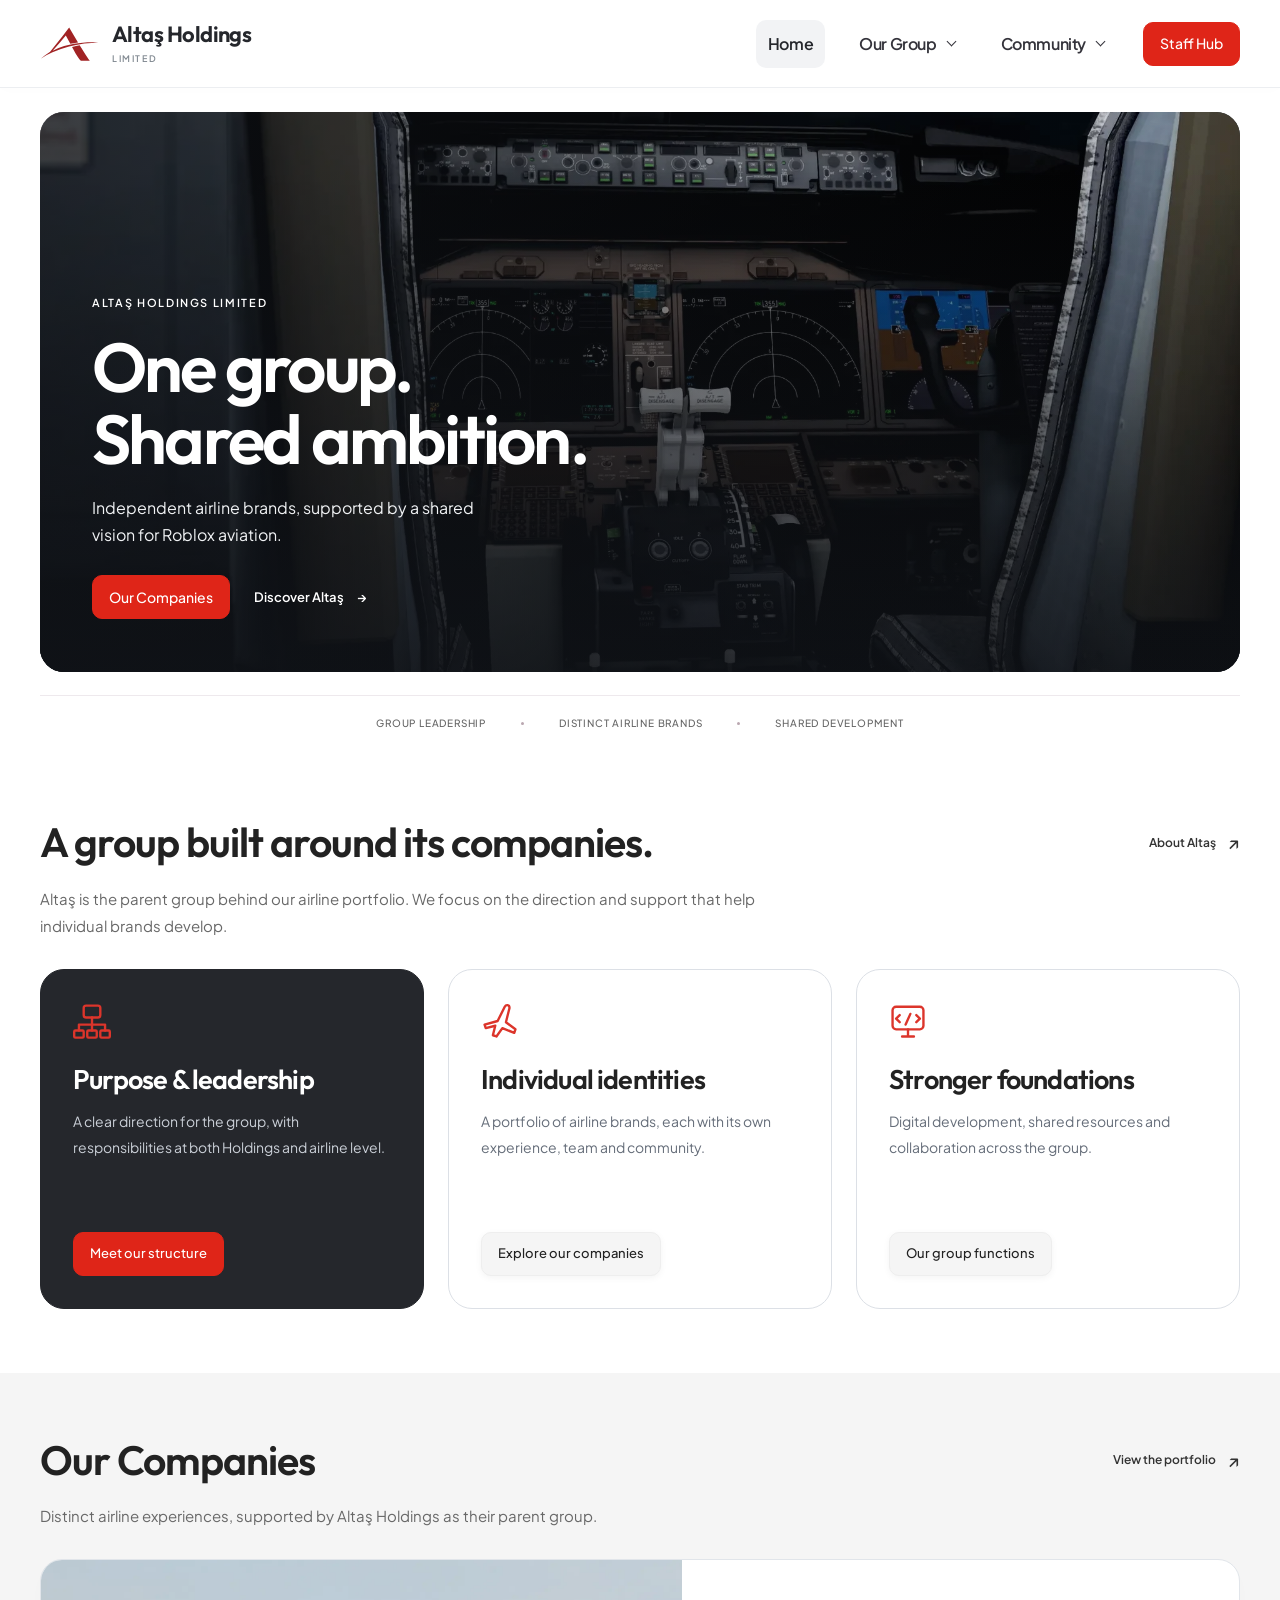
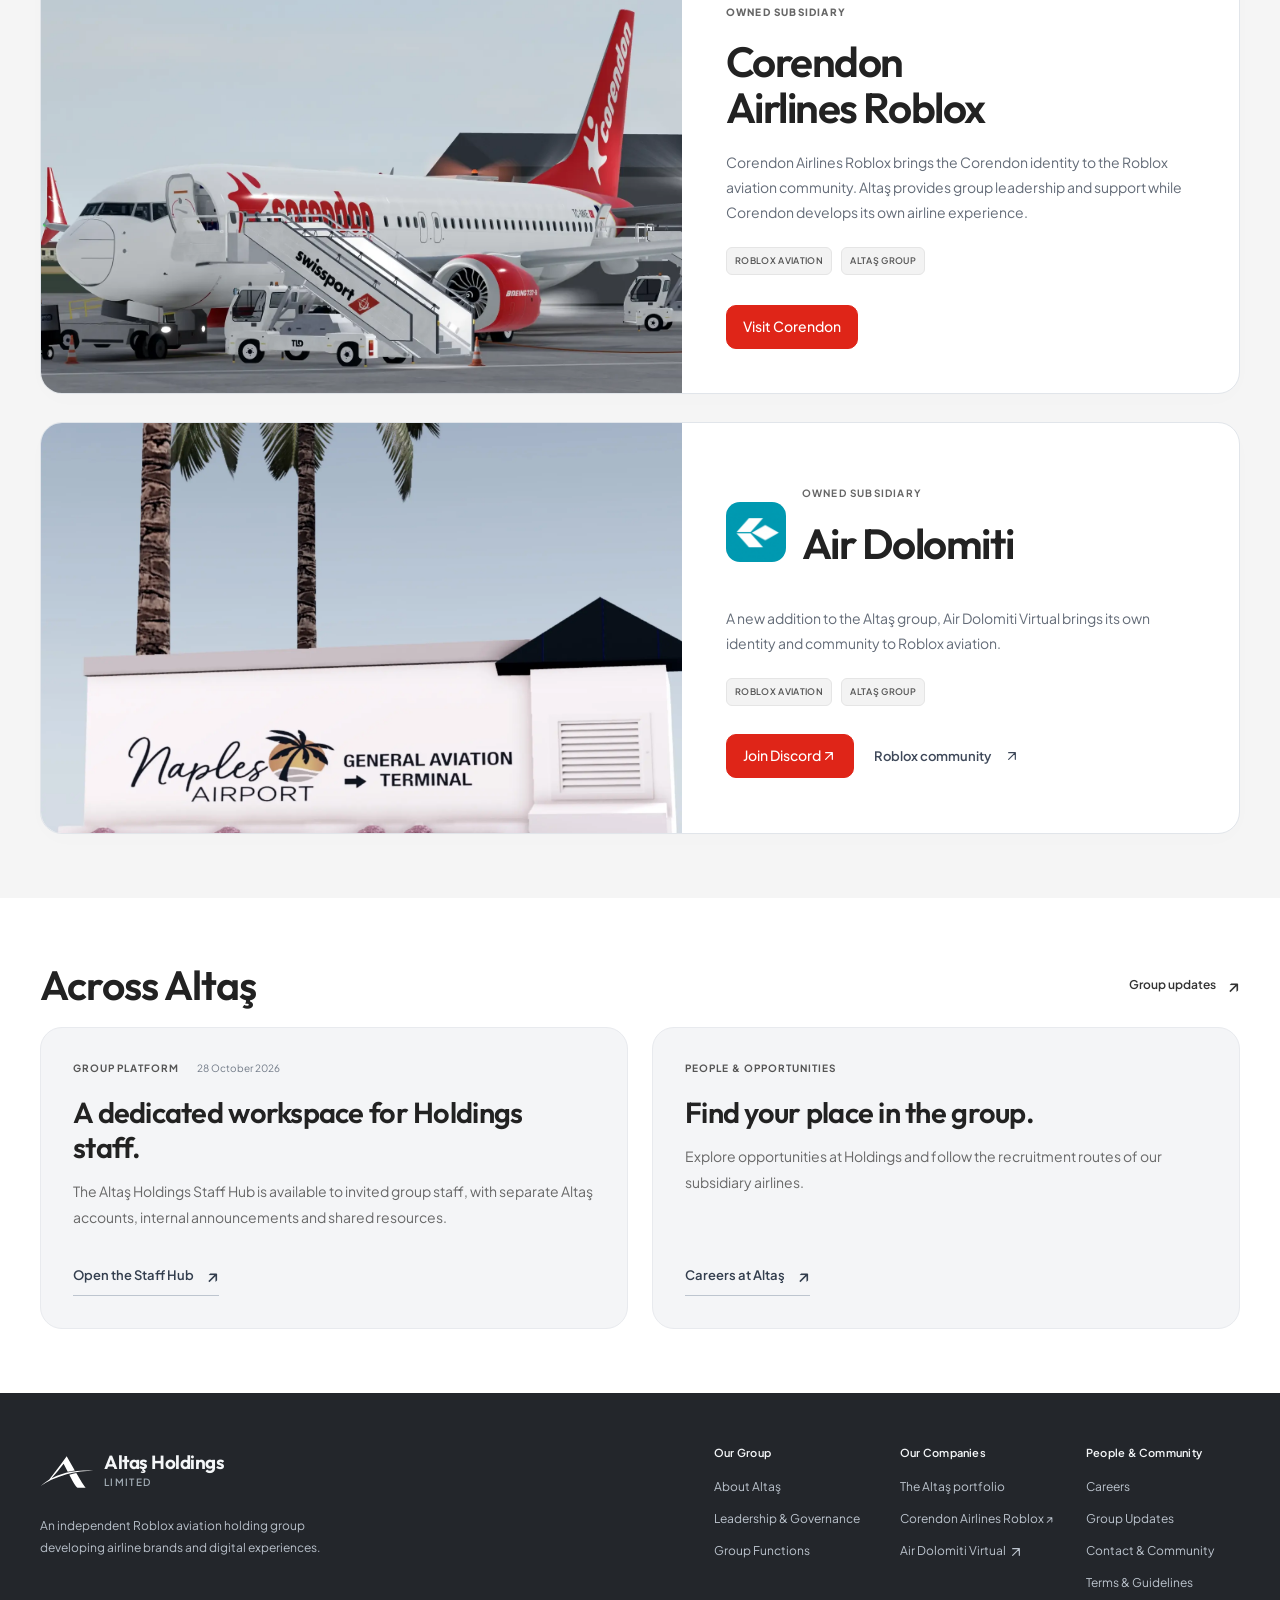
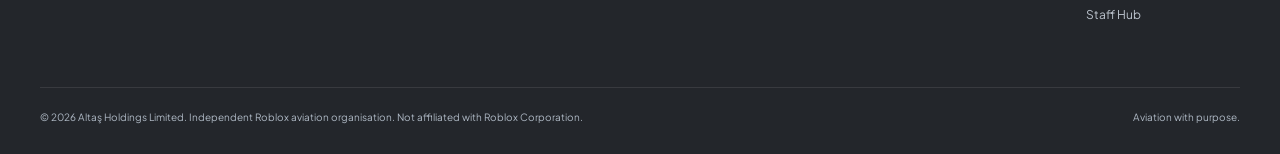
==== commit f9cb6a39: "Publish supplied Altaş community guidelines and Terms page with public navigation links" ====
--- a/index.html
+++ b/index.html
@@ -740,18 +740,18 @@
 }
 .carousel-actions .studio-button:focus-visible{outline-color:#fff}
 
-</style><link href="https://fonts.googleapis.com/css2?family=Outfit:wght@400;500;600;700;800&family=Plus+Jakarta+Sans:wght@400;500;600;700;800&display=swap" rel="stylesheet"><link rel="icon" type="image/svg+xml" href="/assets/atlas-logo.svg"><meta property="og:type" content="website"><meta name="color-scheme" content="light"><link rel="stylesheet" href="/assets/site-polish.css?v=air-dolomiti-20261031"></head><body><a class="skip-link" id="skip-main" href="#main">Skip to main content</a><header class="site-header"><div class="shell header-inner"><a class="wordmark" href="#/home" aria-label="Altaş Holdings home"><img src="/assets/atlas-logo.svg" alt="Altaş Holdings emblem"><span><strong>Altaş Holdings</strong><small>LIMITED</small></span></a>
+</style><link href="https://fonts.googleapis.com/css2?family=Outfit:wght@400;500;600;700;800&family=Plus+Jakarta+Sans:wght@400;500;600;700;800&display=swap" rel="stylesheet"><link rel="icon" type="image/svg+xml" href="/assets/atlas-logo.svg"><meta property="og:type" content="website"><meta name="color-scheme" content="light"><link rel="stylesheet" href="/assets/site-polish.css?v=community-guidelines-20261031"></head><body><a class="skip-link" id="skip-main" href="#main">Skip to main content</a><header class="site-header"><div class="shell header-inner"><a class="wordmark" href="#/home" aria-label="Altaş Holdings home"><img src="/assets/atlas-logo.svg" alt="Altaş Holdings emblem"><span><strong>Altaş Holdings</strong><small>LIMITED</small></span></a>
 <nav class="desktop-nav" aria-label="Main navigation">
 <a class="nav-home" href="#/home">Home</a>
 <div class="nav-group"><button class="nav-trigger" type="button" aria-expanded="false" aria-controls="group-dropdown">Our Group <span class="nav-chevron" aria-hidden="true"></span></button>
 <div class="nav-dropdown" id="group-dropdown" hidden><span class="nav-dropdown-label">DISCOVER ALTAŞ</span><a href="#/about"><strong>About Altaş</strong><small>Our story and shared vision</small></a><a href="#/group"><strong>Our Companies</strong><small>The airlines within our group</small></a><a href="#/services"><strong>Group Functions</strong><small>How we support our airlines</small></a><a href="#/approach"><strong>Leadership &amp; Governance</strong><small>Our structure and group principles</small></a></div></div>
 <div class="nav-group"><button class="nav-trigger" type="button" aria-expanded="false" aria-controls="community-dropdown">Community <span class="nav-chevron" aria-hidden="true"></span></button>
-<div class="nav-dropdown" id="community-dropdown" hidden><span class="nav-dropdown-label">PEOPLE &amp; COMMUNITY</span><a href="#/careers"><strong>Careers</strong><small>Opportunities across the group</small></a><a href="#/newsroom"><strong>Group Updates</strong><small>Official notices from Holdings</small></a><a href="#/community"><strong>Contact &amp; Community</strong><small>Connect with Altaş Holdings</small></a><a href="https://discord.gg/x4BvvNmuZW" target="_blank" rel="noopener noreferrer"><strong>Discord Community <span aria-hidden="true">↗</span></strong><small>Join the conversation on Discord</small></a></div></div>
+<div class="nav-dropdown" id="community-dropdown" hidden><span class="nav-dropdown-label">PEOPLE &amp; COMMUNITY</span><a href="#/careers"><strong>Careers</strong><small>Opportunities across the group</small></a><a href="#/newsroom"><strong>Group Updates</strong><small>Official notices from Holdings</small></a><a href="#/community"><strong>Contact &amp; Community</strong><small>Connect with Altaş Holdings</small></a><a href="#/terms"><strong>Terms &amp; Guidelines</strong><small>Our community standards and server rules</small></a><a href="https://discord.gg/x4BvvNmuZW" target="_blank" rel="noopener noreferrer"><strong>Discord Community <span aria-hidden="true">↗</span></strong><small>Join the conversation on Discord</small></a></div></div>
 <a class="btn nav-staff" href="/staff/">Staff Hub <span aria-hidden="true">↗</span></a>
 </nav><button class="menu-toggle" id="menu-toggle" type="button" aria-label="Open navigation menu" aria-controls="mobile-panel" aria-expanded="false"><span class="hamburger" aria-hidden="true"><i></i><i></i><i></i></span></button></div>
 <nav class="mobile-panel" id="mobile-panel" aria-label="Mobile navigation" aria-hidden="true"><div class="menu-heading">EXPLORE ALTAŞ</div><a class="mobile-home" href="#/home">Home</a>
 <details class="mobile-nav-group"><summary>Our Group <span class="nav-chevron" aria-hidden="true"></span></summary><div class="mobile-nav-children"><a href="#/about">About Altaş</a><a href="#/group">Our Companies</a><a href="#/services">Group Functions</a><a href="#/approach">Leadership &amp; Governance</a></div></details>
-<details class="mobile-nav-group"><summary>Community <span class="nav-chevron" aria-hidden="true"></span></summary><div class="mobile-nav-children"><a href="#/careers">Careers</a><a href="#/newsroom">Group Updates</a><a href="#/community">Contact &amp; Community</a><a href="https://discord.gg/x4BvvNmuZW" target="_blank" rel="noopener noreferrer">Discord Community ↗</a></div></details>
+<details class="mobile-nav-group"><summary>Community <span class="nav-chevron" aria-hidden="true"></span></summary><div class="mobile-nav-children"><a href="#/careers">Careers</a><a href="#/newsroom">Group Updates</a><a href="#/community">Contact &amp; Community</a><a href="#/terms">Terms &amp; Guidelines</a><a href="https://discord.gg/x4BvvNmuZW" target="_blank" rel="noopener noreferrer">Discord Community ↗</a></div></details>
 <a class="btn nav-staff" href="/staff/">Open Staff Hub <span aria-hidden="true">↗</span></a></nav></header>
 <main id="main" tabindex="-1"><div class="view active" data-view="home"><section class="home-carousel shell" aria-label="Altaş group aviation gallery" aria-roledescription="carousel">
 <div class="carousel-frame is-current" data-slide-index="0" role="group" aria-roledescription="slide" aria-label="1 of 9" aria-hidden="false"><img src="/assets/gallery-1-original.webp" alt="The flight deck and controls of a Corendon Airlines Roblox aircraft" width="1920" height="1080" fetchpriority="high" decoding="async"></div>
@@ -767,9 +767,9 @@
 <button class="carousel-a11y-pause" id="carousel-pause" type="button" aria-label="Pause slideshow" aria-pressed="false">Pause slideshow</button></section><section class="studio-ticker" aria-label="Group focus"><div class="shell"><span>GROUP LEADERSHIP</span><i aria-hidden="true"></i><span>DISTINCT AIRLINE BRANDS</span><i aria-hidden="true"></i><span>SHARED DEVELOPMENT</span></div></section>
 <section class="group-section"><div class="shell"><div class="homepage-section-heading"><h2>A group built around its companies.</h2><a class="homepage-section-link" href="#/about">About Altaş <b aria-hidden="true">↗</b></a></div><p class="homepage-section-intro">Altaş is the parent group behind our airline portfolio. We focus on the direction and support that help individual brands develop.</p><div class="group-card-grid"><article class="group-card"><svg class="overview-icon" viewBox="0 0 32 32" fill="none" stroke="currentColor" stroke-width="1.7" stroke-linecap="round" stroke-linejoin="round" aria-hidden="true"><rect x="9" y="3" width="14" height="10" rx="2"/><path d="M16 13v6M5 19h22M5 19v5m11-5v5m11-5v5"/><rect x="1" y="24" width="8" height="6" rx="1"/><rect x="12" y="24" width="8" height="6" rx="1"/><rect x="23" y="24" width="8" height="6" rx="1"/></svg><span class="group-kicker">THE GROUP</span><h3>Purpose &amp; leadership</h3><p>A clear direction for the group, with responsibilities at both Holdings and airline level.</p><a class="group-text-link" href="#/approach">Meet our structure<span aria-hidden="true">↗</span></a></article><article class="group-card"><svg class="overview-icon" viewBox="0 0 32 32" fill="none" stroke="currentColor" stroke-width="1.7" stroke-linecap="round" stroke-linejoin="round" aria-hidden="true"><path d="m3 19 11-3 6-12c1-2 4-2 4 1l-3 12 8 6-1 3-10-4-5 7-3-1 2-8-8 2z"/></svg><span class="group-kicker">OUR COMPANIES</span><h3>Individual identities</h3><p>A portfolio of airline brands, each with its own experience, team and community.</p><a class="group-text-link" href="#/group">Explore our companies<span aria-hidden="true">↗</span></a></article><article class="group-card"><svg class="overview-icon" viewBox="0 0 32 32" fill="none" stroke="currentColor" stroke-width="1.7" stroke-linecap="round" stroke-linejoin="round" aria-hidden="true"><rect x="3" y="4" width="26" height="19" rx="3"/><path d="M11 29h10m-5-6v6M9 11l-3 3 3 3m14-6 3 3-3 3m-5-7-4 9"/></svg><span class="group-kicker">SHARED SUPPORT</span><h3>Stronger foundations</h3><p>Digital development, shared resources and collaboration across the group.</p><a class="group-text-link" href="#/services">Our group functions<span aria-hidden="true">↗</span></a></article></div></div></section>
 <section class="group-section group-section-soft"><div class="shell"><div class="homepage-section-heading"><h2>Our Companies</h2><a class="homepage-section-link" href="#/group">View the portfolio <b aria-hidden="true">↗</b></a></div><p class="homepage-section-intro">Distinct airline experiences, supported by Altaş Holdings as their parent group.</p><div class="group-company-list"><article class="studio-company group-company-card" aria-label="Corendon Airlines Roblox"><div class="studio-company-image" role="img" aria-label="Corendon Airlines Roblox aircraft"></div><div class="studio-company-text"><span>OWNED SUBSIDIARY</span><h3>Corendon<br>Airlines Roblox</h3><p>Corendon Airlines Roblox brings the Corendon identity to the Roblox aviation community. Altaş provides group leadership and support while Corendon develops its own airline experience.</p><div class="company-tags"><span>ROBLOX AVIATION</span><span>ALTAŞ GROUP</span></div><a class="studio-button" href="https://corendonvirtual.zone.id/" target="_blank" rel="noopener noreferrer">Visit Corendon <b aria-hidden="true">↗</b></a></div></article><article class="studio-company group-company-card air-dolomiti-company" aria-label="Air Dolomiti Virtual"><div class="studio-company-image air-dolomiti-image" role="img" aria-label="Naples Airport terminal in the Air Dolomiti Virtual Roblox community"></div><div class="studio-company-text"><div class="company-identity"><img src="/assets/air-dolomiti-logo.webp" alt="Air Dolomiti Virtual logo" width="60" height="60" loading="lazy" decoding="async"><div><span>OWNED SUBSIDIARY</span><h3>Air Dolomiti</h3></div></div><p>A new addition to the Altaş group, Air Dolomiti Virtual brings its own identity and community to Roblox aviation.</p><div class="company-tags"><span>ROBLOX AVIATION</span><span>ALTAŞ GROUP</span></div><div class="company-actions"><a class="studio-button" href="https://discord.gg/npy96cFRSn" target="_blank" rel="noopener noreferrer">Join Discord <svg class="company-external-icon" aria-hidden="true" viewBox="0 0 24 24" fill="none" stroke="currentColor" stroke-width="1.8" stroke-linecap="round" stroke-linejoin="round"><path d="M7 17 17 7M7 7h10v10"/></svg></a><a class="group-text-link" href="https://www.roblox.com/communities/34160155/Air-Dolomiti-Virtual#!/about" target="_blank" rel="noopener noreferrer">Roblox community <svg class="company-external-icon" aria-hidden="true" viewBox="0 0 24 24" fill="none" stroke="currentColor" stroke-width="1.8" stroke-linecap="round" stroke-linejoin="round"><path d="M7 17 17 7M7 7h10v10"/></svg></a></div></div></article></div></div></section>
-<section class="group-section"><div class="shell"><div class="homepage-section-heading"><h2>Across Altaş</h2><a class="homepage-section-link" href="#/newsroom">Group updates <b aria-hidden="true">↗</b></a></div><div class="group-two-grid"><article class="group-notice"><div class="notice-date"><span>GROUP PLATFORM</span><time datetime="2026-10-28">28 October 2026</time></div><h3>A dedicated workspace for Holdings staff.</h3><p>The Altaş Holdings Staff Hub is available to invited group staff, with separate Altaş accounts, internal announcements and shared resources.</p><a class="group-text-link" href="/staff/">Open the Staff Hub<span aria-hidden="true">↗</span></a></article><article class="group-card"><span class="group-kicker">PEOPLE &amp; OPPORTUNITIES</span><h3>Find your place in the group.</h3><p>Explore opportunities at Holdings and follow the recruitment routes of our subsidiary airlines.</p><a class="group-text-link" href="#/careers">Careers at Altaş<span aria-hidden="true">↗</span></a></article></div></div></section></div><div class="view" data-view="about"><section class="group-page-head"><div class="shell"><span class="group-kicker">ABOUT ALTAŞ</span><h1>A parent group.<br>A shared direction.</h1><p>Altaş Holdings Limited brings airline brands together within the Roblox aviation community.</p></div></section><section class="group-section"><div class="shell group-editorial"><span class="group-kicker">WHO WE ARE</span><div><h2>Built to support the brands<br>within our group.</h2><p>Altaş focuses on airline ownership, leadership and development. Our role is to give the group a clear direction and provide shared support where it helps our companies.</p><p>Our portfolio includes Corendon Airlines Roblox and Air Dolomiti Virtual. Each airline maintains its own identity, experience and community, with Altaş providing support at group level.</p><a class="group-text-link" href="#/group">Explore our companies <span aria-hidden="true">↗</span></a></div></div></section><section class="group-section group-section-soft"><div class="shell"><div class="group-section-title"><h2>What brings us together.</h2><p>Shared principles, with room for each airline to be itself.</p></div><div class="group-card-grid"><article class="group-card"><span class="group-kicker">01</span><h3>Identity</h3><p>Every company has its own brand, people and community.</p></article><article class="group-card"><span class="group-kicker">02</span><h3>Collaboration</h3><p>We share knowledge and resources where they help our airlines.</p></article><article class="group-card"><span class="group-kicker">03</span><h3>Development</h3><p>We support the foundations for consistent experiences and long-term growth.</p></article></div></div></section><section class="group-section"><div class="shell group-inline-cta"><div><span class="group-kicker">HOW WE WORK</span><h2>Clear roles. Shared ambition.</h2></div><a class="studio-button" href="#/approach">Leadership &amp; Governance <b aria-hidden="true">↗</b></a></div></section></div><div class="view" data-view="group"><section class="group-page-head"><div class="shell"><span class="group-kicker">OUR COMPANIES</span><h1>Distinct brands.<br>One Altaş group.</h1><p>Explore the companies owned and supported by Altaş Holdings.</p></div></section><section class="group-section"><div class="shell"><div class="group-company-list"><article class="studio-company group-company-card" aria-label="Corendon Airlines Roblox"><div class="studio-company-image" role="img" aria-label="Corendon Airlines Roblox aircraft"></div><div class="studio-company-text"><span>OWNED SUBSIDIARY</span><h3>Corendon<br>Airlines Roblox</h3><p>Corendon Airlines Roblox brings the Corendon identity to the Roblox aviation community. Altaş provides group leadership and support while Corendon develops its own airline experience.</p><div class="company-tags"><span>ROBLOX AVIATION</span><span>ALTAŞ GROUP</span></div><a class="studio-button" href="https://corendonvirtual.zone.id/" target="_blank" rel="noopener noreferrer">Visit Corendon <b aria-hidden="true">↗</b></a></div></article><article class="studio-company group-company-card air-dolomiti-company" aria-label="Air Dolomiti Virtual"><div class="studio-company-image air-dolomiti-image" role="img" aria-label="Naples Airport terminal in the Air Dolomiti Virtual Roblox community"></div><div class="studio-company-text"><div class="company-identity"><img src="/assets/air-dolomiti-logo.webp" alt="Air Dolomiti Virtual logo" width="60" height="60" loading="lazy" decoding="async"><div><span>OWNED SUBSIDIARY</span><h3>Air Dolomiti</h3></div></div><p>A new addition to the Altaş group, Air Dolomiti Virtual brings its own identity and community to Roblox aviation.</p><div class="company-tags"><span>ROBLOX AVIATION</span><span>ALTAŞ GROUP</span></div><div class="company-actions"><a class="studio-button" href="https://discord.gg/npy96cFRSn" target="_blank" rel="noopener noreferrer">Join Discord <svg class="company-external-icon" aria-hidden="true" viewBox="0 0 24 24" fill="none" stroke="currentColor" stroke-width="1.8" stroke-linecap="round" stroke-linejoin="round"><path d="M7 17 17 7M7 7h10v10"/></svg></a><a class="group-text-link" href="https://www.roblox.com/communities/34160155/Air-Dolomiti-Virtual#!/about" target="_blank" rel="noopener noreferrer">Roblox community <svg class="company-external-icon" aria-hidden="true" viewBox="0 0 24 24" fill="none" stroke="currentColor" stroke-width="1.8" stroke-linecap="round" stroke-linejoin="round"><path d="M7 17 17 7M7 7h10v10"/></svg></a></div></div></article></div></div></section><section class="group-section group-section-soft"><div class="shell"><div class="group-section-title"><h2>What it means to be part of Altaş.</h2></div><div class="group-card-grid"><article class="group-card"><span class="group-kicker">GROUP OWNERSHIP</span><h3>A clear relationship</h3><p>Our Companies lists owned subsidiaries. External airline partnerships remain separate from group ownership.</p></article><article class="group-card"><span class="group-kicker">AIRLINE IDENTITY</span><h3>Space to be individual</h3><p>Each subsidiary develops its own brand, experience and community.</p></article><article class="group-card"><span class="group-kicker">SHARED SUPPORT</span><h3>A stronger foundation</h3><p>Altaş supports its companies through group leadership and shared development.</p></article></div></div></section></div><div class="view" data-view="services"><section class="group-page-head"><div class="shell"><span class="group-kicker">GROUP FUNCTIONS</span><h1>Support across<br>the Altaş group.</h1><p>Shared functions that support our airline companies and their development.</p></div></section><section class="group-section"><div class="shell"><div class="group-card-grid"><article class="group-card"><span class="group-kicker">LEADERSHIP</span><h3>Group direction</h3><p>Planning and oversight for the companies within Altaş, with clear responsibilities for group and airline teams.</p></article><article class="group-card"><span class="group-kicker">DIGITAL</span><h3>Platforms &amp; tools</h3><p>Websites, staff platforms and digital experiences that support the work of our group.</p></article><article class="group-card"><span class="group-kicker">COLLABORATION</span><h3>Knowledge &amp; resources</h3><p>Shared guidance and collaboration while respecting each airline’s individual operations.</p></article></div><div class="group-inline-note"><h2>Working together, at the right level.</h2><p>Holdings provides shared direction and support. Our subsidiaries remain responsible for their own airline experiences and communities.</p><a class="group-text-link" href="#/approach">Leadership &amp; Governance <span aria-hidden="true">↗</span></a></div></div></section></div><div class="view" data-view="approach"><section class="group-page-head"><div class="shell"><span class="group-kicker">LEADERSHIP & GOVERNANCE</span><h1>Clear responsibility.<br>Shared direction.</h1><p>How leadership and responsibilities fit together across Altaş Holdings and its airline companies.</p></div></section><section class="group-section"><div class="shell"><div class="group-section-title"><h2>Our leadership structure</h2><p>Group leadership sets the direction. Airline leadership develops each company’s experience.</p></div><div class="group-two-grid"><article class="group-card"><span class="group-kicker">HOLDINGS</span><h3>Group CEO’s Office</h3><p>Provides direction for Altaş Holdings, oversees group decisions and manages access to the Holdings staff platform.</p></article><article class="group-card"><span class="group-kicker">OUR COMPANIES</span><h3>Subsidiary leadership</h3><p>Each airline’s management looks after its own day-to-day experience, team and community, supported by Holdings.</p></article></div></div></section><section class="group-section group-section-soft"><div class="shell"><div class="group-section-title"><h2>Our group principles</h2></div><div class="group-principles"><article><span>01</span><div><h3>Clear ownership</h3><p>We distinguish owned subsidiaries from independent partners.</p></div></article><article><span>02</span><div><h3>Distinct identities</h3><p>Each airline keeps its own brand and community within the group.</p></div></article><article><span>03</span><div><h3>Appropriate access</h3><p>Holdings staff use individual Altaş accounts, with access managed by the Group CEO.</p></div></article></div></div></section></div><div class="view" data-view="careers"><section class="group-page-head"><div class="shell"><span class="group-kicker">CAREERS</span><h1>People behind<br>our shared ambition.</h1><p>Explore opportunities at Altaş Holdings and across our airline portfolio.</p></div></section><section class="group-section"><div class="shell group-two-grid"><article class="group-card"><span class="group-kicker">ALTAŞ HOLDINGS</span><h2>Group opportunities</h2><span class="group-status">No group vacancies currently advertised</span><p>There are currently no Holdings vacancies listed on this website. Future group opportunities will be announced through our official community.</p><a class="group-text-link" href="#/community">Contact the group <span aria-hidden="true">↗</span></a></article><article class="group-card"><span class="group-kicker">OUR SUBSIDIARIES</span><h2>Airline careers</h2><p>Each airline manages its own recruitment. Explore the airlines in our portfolio to find their communities and recruitment information.</p><div class="subsidiary-career-links"><a class="group-text-link" href="https://corendonvirtual.zone.id/#/apply" target="_blank" rel="noopener noreferrer">Corendon recruitment <span aria-hidden="true">↗</span></a><a class="group-text-link" href="https://discord.gg/npy96cFRSn" target="_blank" rel="noopener noreferrer">Air Dolomiti community <svg class="company-external-icon" aria-hidden="true" viewBox="0 0 24 24" fill="none" stroke="currentColor" stroke-width="1.8" stroke-linecap="round" stroke-linejoin="round"><path d="M7 17 17 7M7 7h10v10"/></svg></a></div></article></div></section><section class="group-section group-section-soft"><div class="shell group-inline-cta"><div><span class="group-kicker">ALREADY PART OF HOLDINGS?</span><h2>Your group workspace.</h2><p>The Staff Hub is for invited Altaş Holdings staff.</p></div><a class="studio-button" href="/staff/">Open Staff Hub <b aria-hidden="true">↗</b></a></div></section></div><div class="view" data-view="newsroom"><section class="group-page-head"><div class="shell"><span class="group-kicker">GROUP UPDATES</span><h1>The latest<br>from Altaş.</h1><p>Official notices and developments from Altaş Holdings.</p></div></section><section class="group-section"><div class="shell group-news-layout"><article class="group-notice"><div class="notice-date"><span>GROUP PLATFORM</span><time datetime="2026-10-28">28 October 2026</time></div><h3>A dedicated workspace for Holdings staff.</h3><p>The Altaş Holdings Staff Hub is available to invited group staff, with separate Altaş accounts, internal announcements and shared resources.</p><a class="group-text-link" href="/staff/">Open the Staff Hub<span aria-hidden="true">↗</span></a></article><aside class="group-card"><span class="group-kicker">OUR COMMUNITY</span><h2>Keep in touch.</h2><p>Our official Discord community is the place to follow group conversations and community announcements.</p><a class="group-text-link" href="https://discord.gg/x4BvvNmuZW" target="_blank" rel="noopener noreferrer">Join our Discord <span aria-hidden="true">↗</span></a></aside></div></section></div><div class="view" data-view="community"><section class="group-page-head"><div class="shell"><span class="group-kicker">CONTACT & COMMUNITY</span><h1>Connect with<br>Altaş Holdings.</h1><p>For group enquiries, community conversations and opportunities to work together.</p></div></section><section class="group-section"><div class="shell group-two-grid"><article class="group-card"><span class="group-kicker">GROUP ENQUIRIES</span><h3>Speak with the group.</h3><p>Use our official Discord community to contact Altaş Holdings about group matters and collaboration.</p><a class="group-text-link" href="https://discord.gg/x4BvvNmuZW">Open our Discord<span aria-hidden="true">↗</span></a></article><article class="group-card"><span class="group-kicker">AIRLINE ENQUIRIES</span><h3>Contact your airline.</h3><p>For flight, booking or airline recruitment enquiries, visit the relevant subsidiary’s own website or community.</p><a class="group-text-link" href="#/group">Find our companies<span aria-hidden="true">↗</span></a></article></div></section><section class="group-section group-section-soft"><div class="shell group-inline-cta"><div><span class="group-kicker">GROUP STAFF</span><h2>A dedicated home for Holdings.</h2><p>Sign in with your individual Altaş account to access internal resources.</p></div><a class="studio-button" href="/staff/">Open Staff Hub <b aria-hidden="true">↗</b></a></div></section></div></main><footer class="site-footer"><div class="shell"><div class="footer-top"><div class="footer-brand"><a class="wordmark" href="#/home"><img src="/assets/atlas-logo.svg" alt="Altaş Holdings emblem"><span><strong>Altaş Holdings</strong><small>LIMITED</small></span></a><p>An independent Roblox aviation holding group developing airline brands and digital experiences.</p></div><nav class="group-footer-nav" aria-label="Footer navigation"><div><h3>Our Group</h3><a href="#/about">About Altaş</a><a href="#/approach">Leadership &amp; Governance</a><a href="#/services">Group Functions</a></div><div><h3>Our Companies</h3><a href="#/group">The Altaş portfolio</a><a href="https://corendonvirtual.zone.id/" target="_blank" rel="noopener noreferrer">Corendon Airlines Roblox ↗</a><a href="https://www.roblox.com/communities/34160155/Air-Dolomiti-Virtual#!/about" target="_blank" rel="noopener noreferrer">Air Dolomiti Virtual <svg class="company-external-icon" aria-hidden="true" viewBox="0 0 24 24" fill="none" stroke="currentColor" stroke-width="1.8" stroke-linecap="round" stroke-linejoin="round"><path d="M7 17 17 7M7 7h10v10"/></svg></a></div><div><h3>People &amp; Community</h3><a href="#/careers">Careers</a><a href="#/newsroom">Group Updates</a><a href="#/community">Contact &amp; Community</a><a href="/staff/">Staff Hub</a></div></nav></div><div class="footer-bottom"><span>© <span id="year"></span> Altaş Holdings Limited. Independent Roblox aviation organisation. Not affiliated with Roblox Corporation.</span><span>Aviation with purpose.</span></div></div></footer>
+<section class="group-section"><div class="shell"><div class="homepage-section-heading"><h2>Across Altaş</h2><a class="homepage-section-link" href="#/newsroom">Group updates <b aria-hidden="true">↗</b></a></div><div class="group-two-grid"><article class="group-notice"><div class="notice-date"><span>GROUP PLATFORM</span><time datetime="2026-10-28">28 October 2026</time></div><h3>A dedicated workspace for Holdings staff.</h3><p>The Altaş Holdings Staff Hub is available to invited group staff, with separate Altaş accounts, internal announcements and shared resources.</p><a class="group-text-link" href="/staff/">Open the Staff Hub<span aria-hidden="true">↗</span></a></article><article class="group-card"><span class="group-kicker">PEOPLE &amp; OPPORTUNITIES</span><h3>Find your place in the group.</h3><p>Explore opportunities at Holdings and follow the recruitment routes of our subsidiary airlines.</p><a class="group-text-link" href="#/careers">Careers at Altaş<span aria-hidden="true">↗</span></a></article></div></div></section></div><div class="view" data-view="about"><section class="group-page-head"><div class="shell"><span class="group-kicker">ABOUT ALTAŞ</span><h1>A parent group.<br>A shared direction.</h1><p>Altaş Holdings Limited brings airline brands together within the Roblox aviation community.</p></div></section><section class="group-section"><div class="shell group-editorial"><span class="group-kicker">WHO WE ARE</span><div><h2>Built to support the brands<br>within our group.</h2><p>Altaş focuses on airline ownership, leadership and development. Our role is to give the group a clear direction and provide shared support where it helps our companies.</p><p>Our portfolio includes Corendon Airlines Roblox and Air Dolomiti Virtual. Each airline maintains its own identity, experience and community, with Altaş providing support at group level.</p><a class="group-text-link" href="#/group">Explore our companies <span aria-hidden="true">↗</span></a></div></div></section><section class="group-section group-section-soft"><div class="shell"><div class="group-section-title"><h2>What brings us together.</h2><p>Shared principles, with room for each airline to be itself.</p></div><div class="group-card-grid"><article class="group-card"><span class="group-kicker">01</span><h3>Identity</h3><p>Every company has its own brand, people and community.</p></article><article class="group-card"><span class="group-kicker">02</span><h3>Collaboration</h3><p>We share knowledge and resources where they help our airlines.</p></article><article class="group-card"><span class="group-kicker">03</span><h3>Development</h3><p>We support the foundations for consistent experiences and long-term growth.</p></article></div></div></section><section class="group-section"><div class="shell group-inline-cta"><div><span class="group-kicker">HOW WE WORK</span><h2>Clear roles. Shared ambition.</h2></div><a class="studio-button" href="#/approach">Leadership &amp; Governance <b aria-hidden="true">↗</b></a></div></section></div><div class="view" data-view="group"><section class="group-page-head"><div class="shell"><span class="group-kicker">OUR COMPANIES</span><h1>Distinct brands.<br>One Altaş group.</h1><p>Explore the companies owned and supported by Altaş Holdings.</p></div></section><section class="group-section"><div class="shell"><div class="group-company-list"><article class="studio-company group-company-card" aria-label="Corendon Airlines Roblox"><div class="studio-company-image" role="img" aria-label="Corendon Airlines Roblox aircraft"></div><div class="studio-company-text"><span>OWNED SUBSIDIARY</span><h3>Corendon<br>Airlines Roblox</h3><p>Corendon Airlines Roblox brings the Corendon identity to the Roblox aviation community. Altaş provides group leadership and support while Corendon develops its own airline experience.</p><div class="company-tags"><span>ROBLOX AVIATION</span><span>ALTAŞ GROUP</span></div><a class="studio-button" href="https://corendonvirtual.zone.id/" target="_blank" rel="noopener noreferrer">Visit Corendon <b aria-hidden="true">↗</b></a></div></article><article class="studio-company group-company-card air-dolomiti-company" aria-label="Air Dolomiti Virtual"><div class="studio-company-image air-dolomiti-image" role="img" aria-label="Naples Airport terminal in the Air Dolomiti Virtual Roblox community"></div><div class="studio-company-text"><div class="company-identity"><img src="/assets/air-dolomiti-logo.webp" alt="Air Dolomiti Virtual logo" width="60" height="60" loading="lazy" decoding="async"><div><span>OWNED SUBSIDIARY</span><h3>Air Dolomiti</h3></div></div><p>A new addition to the Altaş group, Air Dolomiti Virtual brings its own identity and community to Roblox aviation.</p><div class="company-tags"><span>ROBLOX AVIATION</span><span>ALTAŞ GROUP</span></div><div class="company-actions"><a class="studio-button" href="https://discord.gg/npy96cFRSn" target="_blank" rel="noopener noreferrer">Join Discord <svg class="company-external-icon" aria-hidden="true" viewBox="0 0 24 24" fill="none" stroke="currentColor" stroke-width="1.8" stroke-linecap="round" stroke-linejoin="round"><path d="M7 17 17 7M7 7h10v10"/></svg></a><a class="group-text-link" href="https://www.roblox.com/communities/34160155/Air-Dolomiti-Virtual#!/about" target="_blank" rel="noopener noreferrer">Roblox community <svg class="company-external-icon" aria-hidden="true" viewBox="0 0 24 24" fill="none" stroke="currentColor" stroke-width="1.8" stroke-linecap="round" stroke-linejoin="round"><path d="M7 17 17 7M7 7h10v10"/></svg></a></div></div></article></div></div></section><section class="group-section group-section-soft"><div class="shell"><div class="group-section-title"><h2>What it means to be part of Altaş.</h2></div><div class="group-card-grid"><article class="group-card"><span class="group-kicker">GROUP OWNERSHIP</span><h3>A clear relationship</h3><p>Our Companies lists owned subsidiaries. External airline partnerships remain separate from group ownership.</p></article><article class="group-card"><span class="group-kicker">AIRLINE IDENTITY</span><h3>Space to be individual</h3><p>Each subsidiary develops its own brand, experience and community.</p></article><article class="group-card"><span class="group-kicker">SHARED SUPPORT</span><h3>A stronger foundation</h3><p>Altaş supports its companies through group leadership and shared development.</p></article></div></div></section></div><div class="view" data-view="services"><section class="group-page-head"><div class="shell"><span class="group-kicker">GROUP FUNCTIONS</span><h1>Support across<br>the Altaş group.</h1><p>Shared functions that support our airline companies and their development.</p></div></section><section class="group-section"><div class="shell"><div class="group-card-grid"><article class="group-card"><span class="group-kicker">LEADERSHIP</span><h3>Group direction</h3><p>Planning and oversight for the companies within Altaş, with clear responsibilities for group and airline teams.</p></article><article class="group-card"><span class="group-kicker">DIGITAL</span><h3>Platforms &amp; tools</h3><p>Websites, staff platforms and digital experiences that support the work of our group.</p></article><article class="group-card"><span class="group-kicker">COLLABORATION</span><h3>Knowledge &amp; resources</h3><p>Shared guidance and collaboration while respecting each airline’s individual operations.</p></article></div><div class="group-inline-note"><h2>Working together, at the right level.</h2><p>Holdings provides shared direction and support. Our subsidiaries remain responsible for their own airline experiences and communities.</p><a class="group-text-link" href="#/approach">Leadership &amp; Governance <span aria-hidden="true">↗</span></a></div></div></section></div><div class="view" data-view="approach"><section class="group-page-head"><div class="shell"><span class="group-kicker">LEADERSHIP & GOVERNANCE</span><h1>Clear responsibility.<br>Shared direction.</h1><p>How leadership and responsibilities fit together across Altaş Holdings and its airline companies.</p></div></section><section class="group-section"><div class="shell"><div class="group-section-title"><h2>Our leadership structure</h2><p>Group leadership sets the direction. Airline leadership develops each company’s experience.</p></div><div class="group-two-grid"><article class="group-card"><span class="group-kicker">HOLDINGS</span><h3>Group CEO’s Office</h3><p>Provides direction for Altaş Holdings, oversees group decisions and manages access to the Holdings staff platform.</p></article><article class="group-card"><span class="group-kicker">OUR COMPANIES</span><h3>Subsidiary leadership</h3><p>Each airline’s management looks after its own day-to-day experience, team and community, supported by Holdings.</p></article></div></div></section><section class="group-section group-section-soft"><div class="shell"><div class="group-section-title"><h2>Our group principles</h2></div><div class="group-principles"><article><span>01</span><div><h3>Clear ownership</h3><p>We distinguish owned subsidiaries from independent partners.</p></div></article><article><span>02</span><div><h3>Distinct identities</h3><p>Each airline keeps its own brand and community within the group.</p></div></article><article><span>03</span><div><h3>Appropriate access</h3><p>Holdings staff use individual Altaş accounts, with access managed by the Group CEO.</p></div></article></div></div></section></div><div class="view" data-view="careers"><section class="group-page-head"><div class="shell"><span class="group-kicker">CAREERS</span><h1>People behind<br>our shared ambition.</h1><p>Explore opportunities at Altaş Holdings and across our airline portfolio.</p></div></section><section class="group-section"><div class="shell group-two-grid"><article class="group-card"><span class="group-kicker">ALTAŞ HOLDINGS</span><h2>Group opportunities</h2><span class="group-status">No group vacancies currently advertised</span><p>There are currently no Holdings vacancies listed on this website. Future group opportunities will be announced through our official community.</p><a class="group-text-link" href="#/community">Contact the group <span aria-hidden="true">↗</span></a></article><article class="group-card"><span class="group-kicker">OUR SUBSIDIARIES</span><h2>Airline careers</h2><p>Each airline manages its own recruitment. Explore the airlines in our portfolio to find their communities and recruitment information.</p><div class="subsidiary-career-links"><a class="group-text-link" href="https://corendonvirtual.zone.id/#/apply" target="_blank" rel="noopener noreferrer">Corendon recruitment <span aria-hidden="true">↗</span></a><a class="group-text-link" href="https://discord.gg/npy96cFRSn" target="_blank" rel="noopener noreferrer">Air Dolomiti community <svg class="company-external-icon" aria-hidden="true" viewBox="0 0 24 24" fill="none" stroke="currentColor" stroke-width="1.8" stroke-linecap="round" stroke-linejoin="round"><path d="M7 17 17 7M7 7h10v10"/></svg></a></div></article></div></section><section class="group-section group-section-soft"><div class="shell group-inline-cta"><div><span class="group-kicker">ALREADY PART OF HOLDINGS?</span><h2>Your group workspace.</h2><p>The Staff Hub is for invited Altaş Holdings staff.</p></div><a class="studio-button" href="/staff/">Open Staff Hub <b aria-hidden="true">↗</b></a></div></section></div><div class="view" data-view="newsroom"><section class="group-page-head"><div class="shell"><span class="group-kicker">GROUP UPDATES</span><h1>The latest<br>from Altaş.</h1><p>Official notices and developments from Altaş Holdings.</p></div></section><section class="group-section"><div class="shell group-news-layout"><article class="group-notice"><div class="notice-date"><span>GROUP PLATFORM</span><time datetime="2026-10-28">28 October 2026</time></div><h3>A dedicated workspace for Holdings staff.</h3><p>The Altaş Holdings Staff Hub is available to invited group staff, with separate Altaş accounts, internal announcements and shared resources.</p><a class="group-text-link" href="/staff/">Open the Staff Hub<span aria-hidden="true">↗</span></a></article><aside class="group-card"><span class="group-kicker">OUR COMMUNITY</span><h2>Keep in touch.</h2><p>Our official Discord community is the place to follow group conversations and community announcements.</p><a class="group-text-link" href="https://discord.gg/x4BvvNmuZW" target="_blank" rel="noopener noreferrer">Join our Discord <span aria-hidden="true">↗</span></a></aside></div></section></div><div class="view" data-view="community"><section class="group-page-head"><div class="shell"><span class="group-kicker">CONTACT & COMMUNITY</span><h1>Connect with<br>Altaş Holdings.</h1><p>For group enquiries, community conversations and opportunities to work together.</p></div></section><section class="group-section"><div class="shell group-two-grid"><article class="group-card"><span class="group-kicker">GROUP ENQUIRIES</span><h3>Speak with the group.</h3><p>Use our official Discord community to contact Altaş Holdings about group matters and collaboration.</p><a class="group-text-link" href="https://discord.gg/x4BvvNmuZW">Open our Discord<span aria-hidden="true">↗</span></a></article><article class="group-card"><span class="group-kicker">AIRLINE ENQUIRIES</span><h3>Contact your airline.</h3><p>For flight, booking or airline recruitment enquiries, visit the relevant subsidiary’s own website or community.</p><a class="group-text-link" href="#/group">Find our companies<span aria-hidden="true">↗</span></a></article></div></section><section class="group-section group-section-soft"><div class="shell group-inline-cta"><div><span class="group-kicker">GROUP STAFF</span><h2>A dedicated home for Holdings.</h2><p>Sign in with your individual Altaş account to access internal resources.</p></div><a class="studio-button" href="/staff/">Open Staff Hub <b aria-hidden="true">↗</b></a></div></section></div><div class="view" data-view="terms"><section class="group-page-head"><div class="shell"><span class="group-kicker">TERMS OF SERVICE</span><h1>Terms &amp; Community<br>Guidelines.</h1><p>Corporate Affairs · Official Server Regulations</p></div></section><section class="group-section"><div class="shell terms-content"><p class="terms-intro">Welcome to the official community of <strong>Altaş Holdings Limited</strong>. To maintain our standards, all members are expected to observe the following guidelines.</p><h2 class="terms-section-title">Community Guidelines</h2><ol class="guideline-list" role="list"><li class="guideline-item" role="listitem"><span class="guideline-number" aria-hidden="true">01</span><div><h3>Respect &amp; Conduct</h3><p>Treat everyone respectfully. Harassment, discrimination, bullying and personal attacks are prohibited.</p></div></li><li class="guideline-item" role="listitem"><span class="guideline-number" aria-hidden="true">02</span><div><h3>Professionalism</h3><p>Maintain appropriate language, behaviour and communication throughout the community.</p></div></li><li class="guideline-item" role="listitem"><span class="guideline-number" aria-hidden="true">03</span><div><h3>Content Standards</h3><p>Offensive, explicit, discriminatory or otherwise inappropriate content is not permitted.</p></div></li><li class="guideline-item" role="listitem"><span class="guideline-number" aria-hidden="true">04</span><div><h3>Spam &amp; Disruption</h3><p>Avoid excessive mentions, flooding, trolling and disruptive behaviour.</p></div></li><li class="guideline-item" role="listitem"><span class="guideline-number" aria-hidden="true">05</span><div><h3>Channel Organisation</h3><p>Keep conversations relevant to their designated channels.</p></div></li><li class="guideline-item" role="listitem"><span class="guideline-number" aria-hidden="true">06</span><div><h3>Staff &amp; Leadership</h3><p>Follow reasonable instructions from authorised staff and executive management.</p></div></li><li class="guideline-item" role="listitem"><span class="guideline-number" aria-hidden="true">07</span><div><h3>Identity &amp; Privacy</h3><p>Impersonation and unauthorised sharing of private or confidential information are prohibited.</p></div></li><li class="guideline-item" role="listitem"><span class="guideline-number" aria-hidden="true">08</span><div><h3>Advertising</h3><p>External promotions, advertisements and recruitment require prior approval.</p></div></li><li class="guideline-item" role="listitem"><span class="guideline-number" aria-hidden="true">09</span><div><h3>Community Integrity</h3><p>Conduct that threatens the safety, reputation or wellbeing of our community is not tolerated.</p></div></li></ol><section class="terms-enforcement" aria-labelledby="enforcement-title"><h2 id="enforcement-title">Enforcement &amp; Compliance</h2><p>Violations may result in warnings, timeouts, restricted access or removal, depending on severity.</p></section><p class="terms-agreement">By participating, you agree to these guidelines and <a href="https://discord.com/terms" target="_blank" rel="noopener noreferrer">Discord’s Terms of Service<svg class="company-external-icon" aria-hidden="true" viewBox="0 0 24 24" fill="none" stroke="currentColor" stroke-width="1.8" stroke-linecap="round" stroke-linejoin="round"><path d="M7 17 17 7M7 7h10v10"/></svg></a>.</p><p class="terms-principles">Professionalism <span aria-hidden="true">·</span> Integrity <span aria-hidden="true">·</span> Excellence</p></div></section></div></main><footer class="site-footer"><div class="shell"><div class="footer-top"><div class="footer-brand"><a class="wordmark" href="#/home"><img src="/assets/atlas-logo.svg" alt="Altaş Holdings emblem"><span><strong>Altaş Holdings</strong><small>LIMITED</small></span></a><p>An independent Roblox aviation holding group developing airline brands and digital experiences.</p></div><nav class="group-footer-nav" aria-label="Footer navigation"><div><h3>Our Group</h3><a href="#/about">About Altaş</a><a href="#/approach">Leadership &amp; Governance</a><a href="#/services">Group Functions</a></div><div><h3>Our Companies</h3><a href="#/group">The Altaş portfolio</a><a href="https://corendonvirtual.zone.id/" target="_blank" rel="noopener noreferrer">Corendon Airlines Roblox ↗</a><a href="https://www.roblox.com/communities/34160155/Air-Dolomiti-Virtual#!/about" target="_blank" rel="noopener noreferrer">Air Dolomiti Virtual <svg class="company-external-icon" aria-hidden="true" viewBox="0 0 24 24" fill="none" stroke="currentColor" stroke-width="1.8" stroke-linecap="round" stroke-linejoin="round"><path d="M7 17 17 7M7 7h10v10"/></svg></a></div><div><h3>People &amp; Community</h3><a href="#/careers">Careers</a><a href="#/newsroom">Group Updates</a><a href="#/community">Contact &amp; Community</a><a href="#/terms">Terms &amp; Guidelines</a><a href="/staff/">Staff Hub</a></div></nav></div><div class="footer-bottom"><span>© <span id="year"></span> Altaş Holdings Limited. Independent Roblox aviation organisation. Not affiliated with Roblox Corporation.</span><span>Aviation with purpose.</span></div></div></footer>
 <script>
-(()=>{'use strict';document.getElementById('skip-main').addEventListener('click',event=>{event.preventDefault();document.getElementById('main').focus();});const routes=['home','about','group','services','approach','community','careers','newsroom'];const titles={home:'Altaş Holdings Limited',about:'About Altaş',group:'Our Companies',services:'Group Functions',approach:'Leadership & Governance',community:'Contact & Community',careers:'Careers',newsroom:'Group Updates'};const toggle=document.getElementById('menu-toggle'),panel=document.getElementById('mobile-panel');document.getElementById('year').textContent=new Date().getFullYear();function closeMenu(){closeDropdowns();document.querySelectorAll('.mobile-nav-group').forEach(details=>{details.open=false});document.body.classList.remove('menu-open');toggle.setAttribute('aria-expanded','false');toggle.setAttribute('aria-label','Open navigation menu');panel.classList.remove('open');panel.setAttribute('aria-hidden','true')}function menu(){const open=toggle.getAttribute('aria-expanded')!=='true';document.body.classList.toggle('menu-open',open);toggle.setAttribute('aria-expanded',String(open));toggle.setAttribute('aria-label',open?'Close navigation menu':'Open navigation menu');panel.classList.toggle('open',open);panel.setAttribute('aria-hidden',String(!open))}toggle.addEventListener('click',menu);document.addEventListener('keydown',e=>{if(e.key==='Escape'){const trigger=document.querySelector('.nav-trigger[aria-expanded="true"]');closeMenu();if(trigger)trigger.focus()}});document.addEventListener('click',e=>{if(!e.target.closest('.site-header'))closeMenu()});
+(()=>{'use strict';document.getElementById('skip-main').addEventListener('click',event=>{event.preventDefault();document.getElementById('main').focus();});const routes=['home','about','group','services','approach','community','careers','newsroom','terms'];const titles={home:'Altaş Holdings Limited',about:'About Altaş',group:'Our Companies',services:'Group Functions',approach:'Leadership & Governance',community:'Contact & Community',careers:'Careers',newsroom:'Group Updates',terms:'Terms & Community Guidelines'};const toggle=document.getElementById('menu-toggle'),panel=document.getElementById('mobile-panel');document.getElementById('year').textContent=new Date().getFullYear();function closeMenu(){closeDropdowns();document.querySelectorAll('.mobile-nav-group').forEach(details=>{details.open=false});document.body.classList.remove('menu-open');toggle.setAttribute('aria-expanded','false');toggle.setAttribute('aria-label','Open navigation menu');panel.classList.remove('open');panel.setAttribute('aria-hidden','true')}function menu(){const open=toggle.getAttribute('aria-expanded')!=='true';document.body.classList.toggle('menu-open',open);toggle.setAttribute('aria-expanded',String(open));toggle.setAttribute('aria-label',open?'Close navigation menu':'Open navigation menu');panel.classList.toggle('open',open);panel.setAttribute('aria-hidden',String(!open))}toggle.addEventListener('click',menu);document.addEventListener('keydown',e=>{if(e.key==='Escape'){const trigger=document.querySelector('.nav-trigger[aria-expanded="true"]');closeMenu();if(trigger)trigger.focus()}});document.addEventListener('click',e=>{if(!e.target.closest('.site-header'))closeMenu()});
 const dropdownGroups=[...document.querySelectorAll('.nav-group')];
 let dropdownCloseTimer;
 function closeDropdowns(except){
--- a/assets/site-polish.css
+++ b/assets/site-polish.css
@@ -1,4 +1,23 @@
 /* Altaş launch polish. Shared public surfaces, Corendon red actions, neutral text. */
+/* Community guidelines retain the supplied policy text in a readable page layout. */
+.terms-content{max-width:900px}
+.terms-intro{max-width:760px;color:#646c78;font-size:15px;line-height:1.9}
+.terms-intro strong{color:#30353e;font-weight:600}
+.terms-section-title{font-size:26px;font-weight:600;margin-top:34px}
+.guideline-list{list-style:none;display:grid;gap:14px;margin:24px 0 0;padding:0}
+.guideline-item{display:grid;grid-template-columns:44px minmax(0,1fr);align-items:start;gap:18px;padding:25px;border:1px solid #e3e6eb;border-radius:18px;background:#fff}
+.guideline-number{display:grid;place-items:center;width:38px;height:38px;border-radius:11px;background:#f1f3f6;color:#586371;font-size:12px;font-weight:700;letter-spacing:.04em}
+.guideline-item h3{font-size:20px;line-height:1.3;font-weight:600;letter-spacing:-.025em;margin:2px 0 8px;color:#292d34}
+.guideline-item p,.terms-enforcement p{font-size:14px;color:#646c78;line-height:1.85}
+.terms-enforcement{margin-top:28px;padding:28px;border:1px solid #e3e6eb;border-radius:21px;background:#f5f6f8}
+.terms-enforcement h2{font-size:24px;font-weight:600;margin-bottom:12px;color:#292d34}
+.terms-agreement{margin-top:22px;font-size:13px;line-height:1.9;color:#646c78}
+.terms-agreement a{color:#303b4b;text-decoration:underline;text-underline-offset:3px}
+.terms-agreement a:hover{color:#c42a1e}
+.terms-agreement a:focus-visible{outline:3px solid #476eb0;outline-offset:4px}
+.terms-agreement .company-external-icon{width:13px;height:13px;margin-left:4px}
+.terms-principles{display:flex;flex-wrap:wrap;gap:9px;margin-top:24px;color:#727b88;font-size:11px;letter-spacing:.025em}
+@media(max-width:560px){.guideline-item{grid-template-columns:32px minmax(0,1fr);gap:12px;padding:20px}.guideline-number{width:32px;height:32px;border-radius:9px}.guideline-item h3{font-size:18px}.terms-enforcement{padding:23px}.terms-enforcement h2{font-size:22px}}
 /* Owned airline cards share the group layout while keeping their own identities. */
 .group-company-list{display:grid;gap:28px}
 .air-dolomiti-company .air-dolomiti-image{background-image:url('/assets/air-dolomiti-airport.webp');background-position:center 80%}
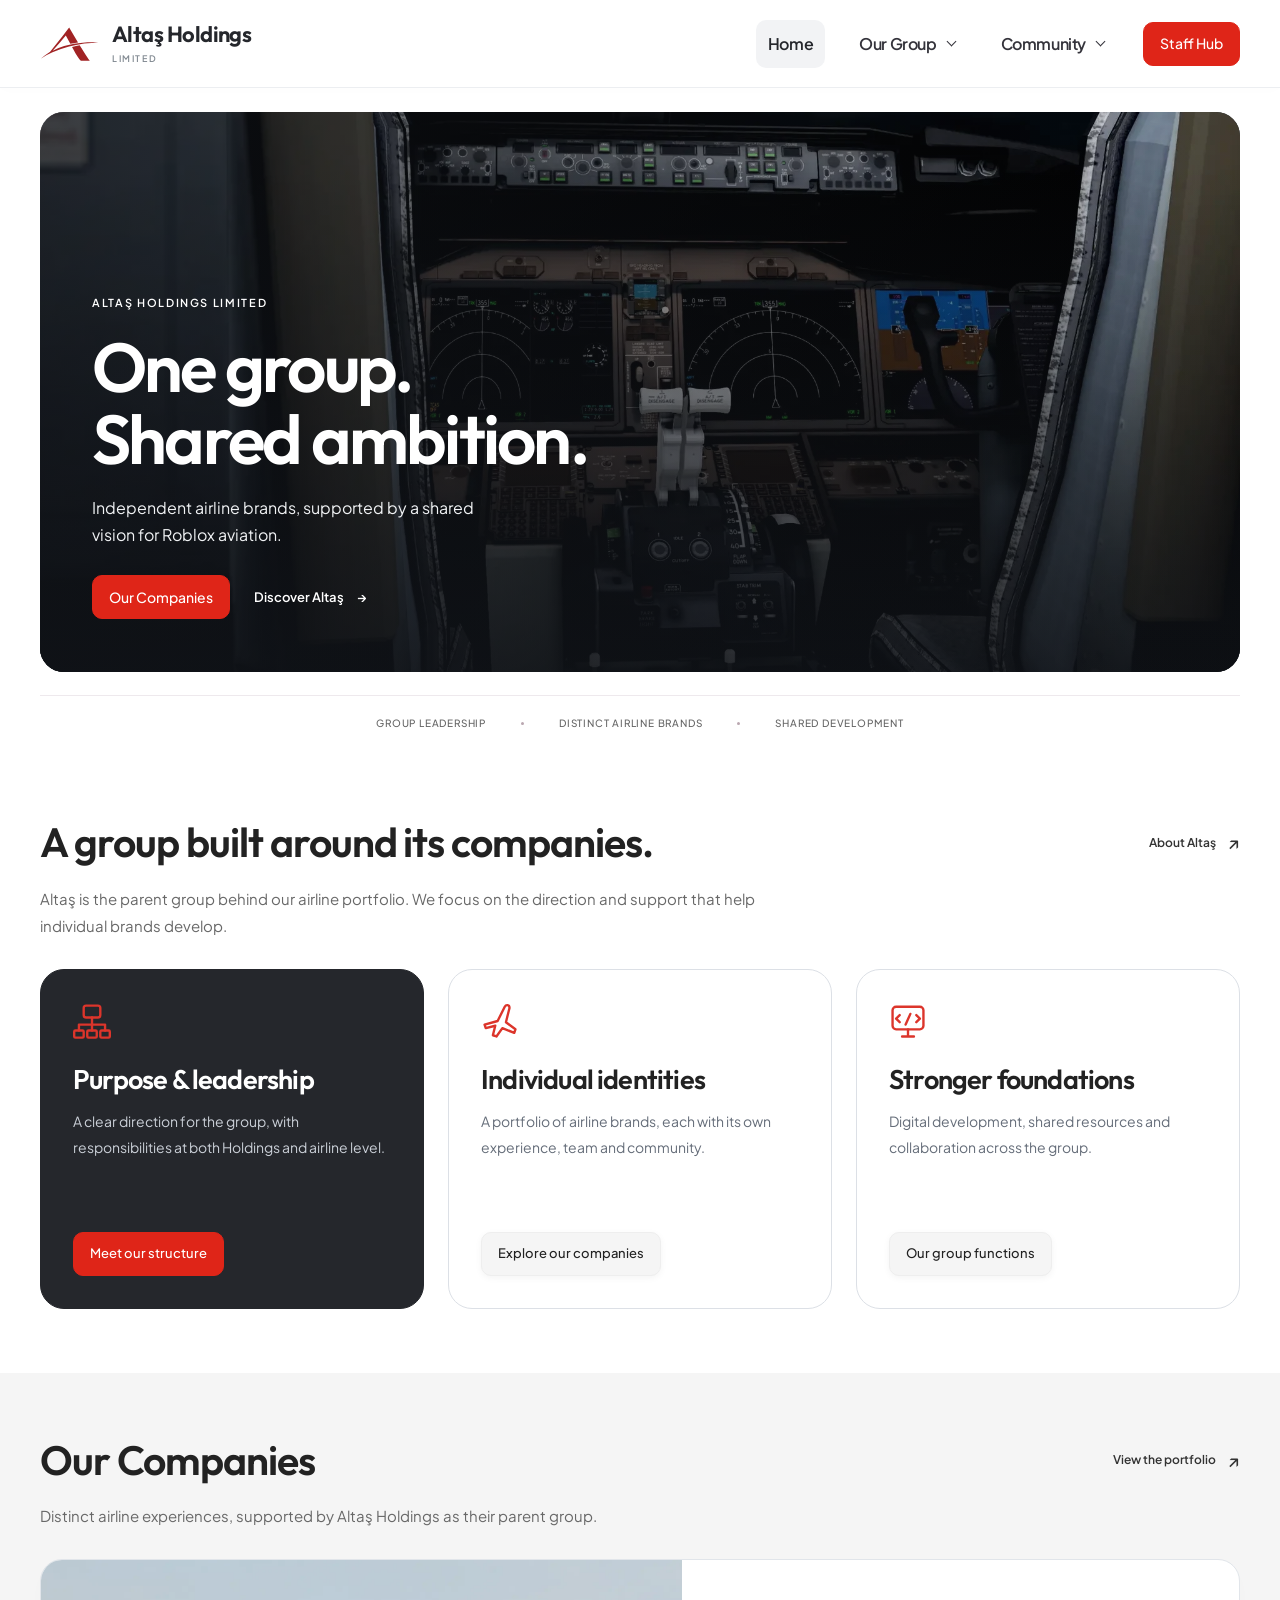
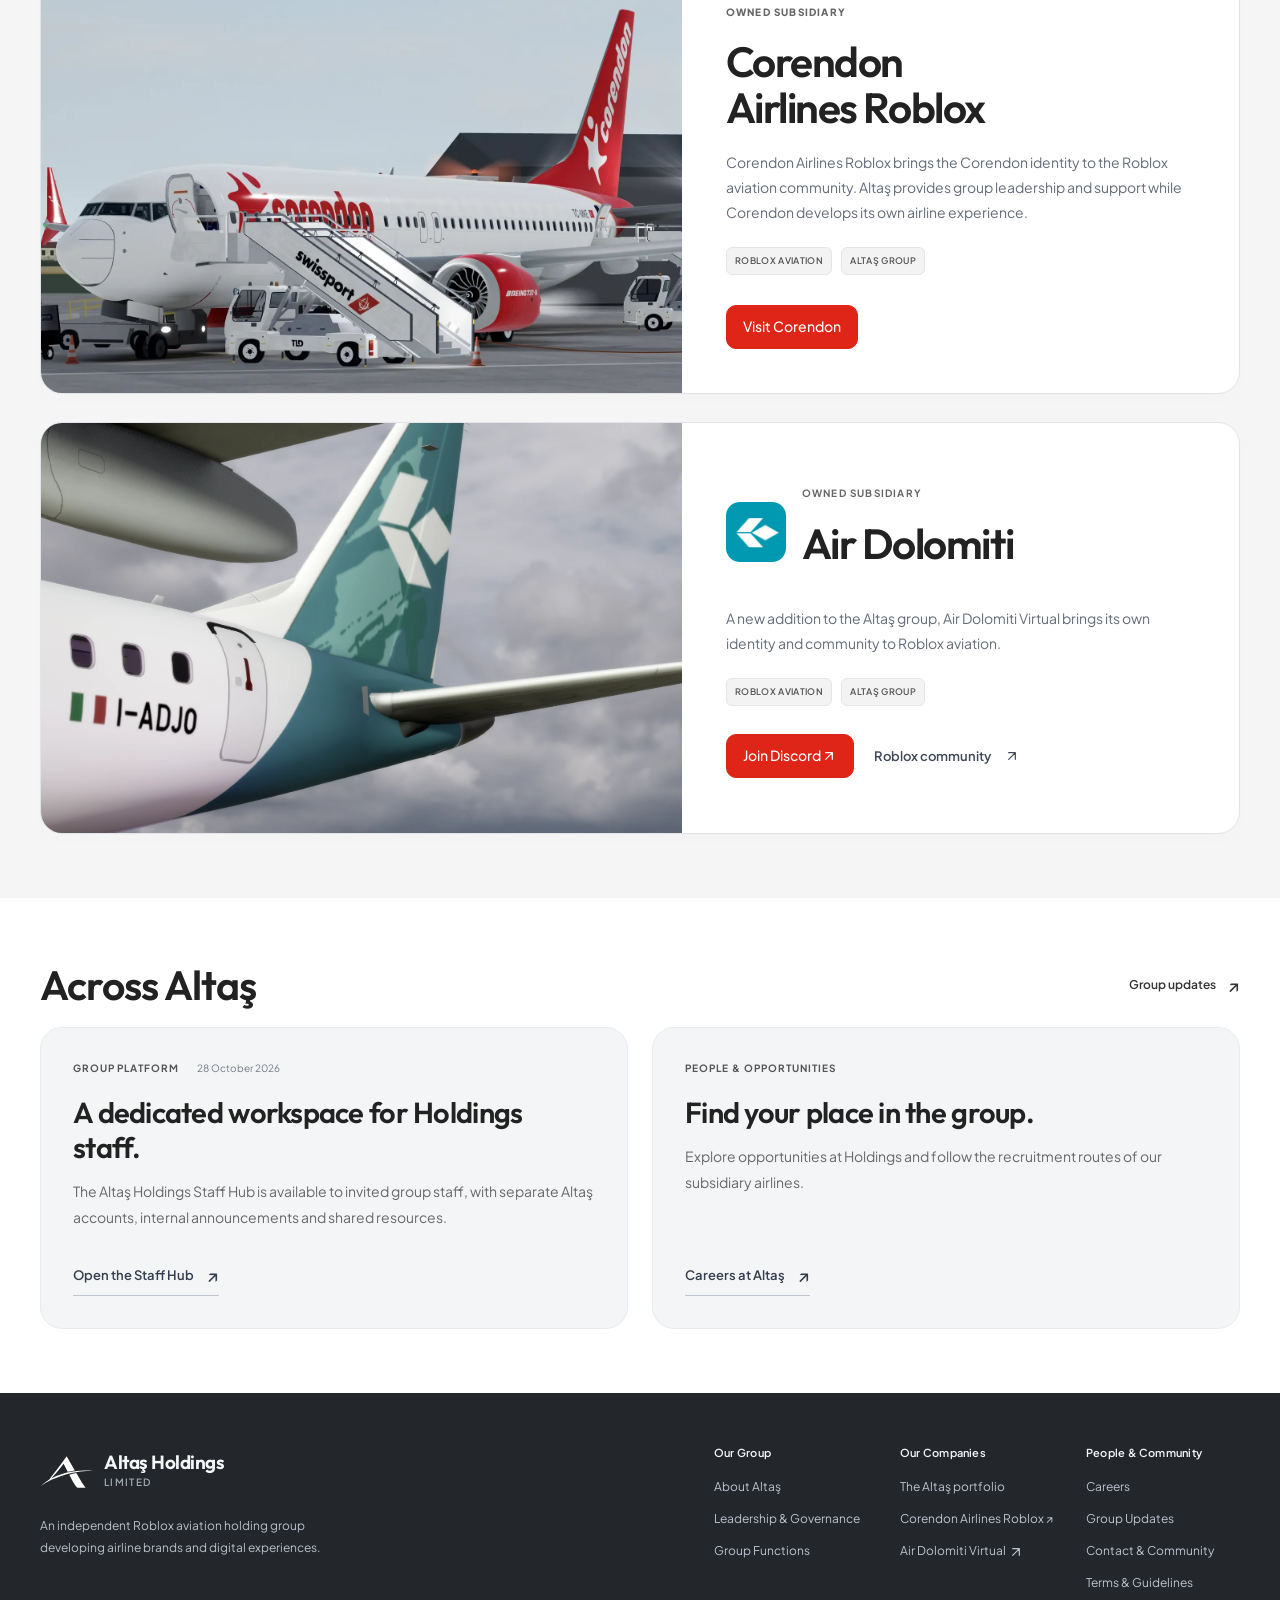
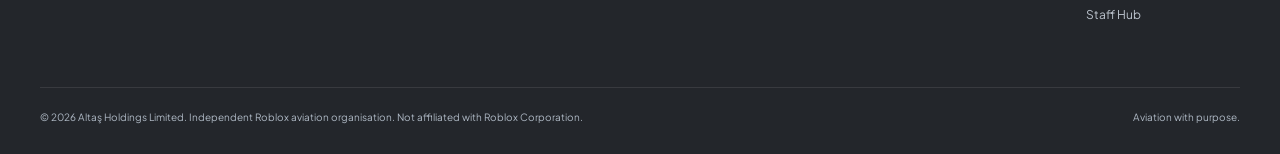
==== commit 7c19e68d: "Update Air Dolomiti portfolio cards and homepage slideshow with the supplied aircraft photo" ====
--- a/index.html
+++ b/index.html
@@ -740,7 +740,7 @@
 }
 .carousel-actions .studio-button:focus-visible{outline-color:#fff}
 
-</style><link href="https://fonts.googleapis.com/css2?family=Outfit:wght@400;500;600;700;800&family=Plus+Jakarta+Sans:wght@400;500;600;700;800&display=swap" rel="stylesheet"><link rel="icon" type="image/svg+xml" href="/assets/atlas-logo.svg"><meta property="og:type" content="website"><meta name="color-scheme" content="light"><link rel="stylesheet" href="/assets/site-polish.css?v=community-guidelines-20261031"></head><body><a class="skip-link" id="skip-main" href="#main">Skip to main content</a><header class="site-header"><div class="shell header-inner"><a class="wordmark" href="#/home" aria-label="Altaş Holdings home"><img src="/assets/atlas-logo.svg" alt="Altaş Holdings emblem"><span><strong>Altaş Holdings</strong><small>LIMITED</small></span></a>
+</style><link href="https://fonts.googleapis.com/css2?family=Outfit:wght@400;500;600;700;800&family=Plus+Jakarta+Sans:wght@400;500;600;700;800&display=swap" rel="stylesheet"><link rel="icon" type="image/svg+xml" href="/assets/atlas-logo.svg"><meta property="og:type" content="website"><meta name="color-scheme" content="light"><link rel="stylesheet" href="/assets/site-polish.css?v=dolomiti-photo-20261101"></head><body><a class="skip-link" id="skip-main" href="#main">Skip to main content</a><header class="site-header"><div class="shell header-inner"><a class="wordmark" href="#/home" aria-label="Altaş Holdings home"><img src="/assets/atlas-logo.svg" alt="Altaş Holdings emblem"><span><strong>Altaş Holdings</strong><small>LIMITED</small></span></a>
 <nav class="desktop-nav" aria-label="Main navigation">
 <a class="nav-home" href="#/home">Home</a>
 <div class="nav-group"><button class="nav-trigger" type="button" aria-expanded="false" aria-controls="group-dropdown">Our Group <span class="nav-chevron" aria-hidden="true"></span></button>
@@ -762,12 +762,12 @@
 <div class="carousel-frame" data-slide-index="5" role="group" aria-roledescription="slide" aria-label="6 of 9" aria-hidden="true"><img src="/assets/gallery-4-original.webp" alt="Corendon aircraft with catering and ground support vehicles" width="1920" height="1078" decoding="async"></div>
 <div class="carousel-frame" data-slide-index="6" role="group" aria-roledescription="slide" aria-label="7 of 9" aria-hidden="true"><img src="/assets/gallery-5-original.webp" alt="Front view of a Corendon aircraft with its ground support team" width="1920" height="1103" decoding="async"></div>
 <div class="carousel-frame" data-slide-index="7" role="group" aria-roledescription="slide" aria-label="8 of 9" aria-hidden="true"><img src="/assets/gallery-7-original.webp" alt="Corendon aircraft seen through the terminal windows" width="1920" height="1080" decoding="async"></div>
-<div class="carousel-frame" data-slide-index="8" role="group" aria-roledescription="slide" aria-label="9 of 9" aria-hidden="true"><img src="/assets/air-dolomiti-airport.webp" alt="Naples Airport terminal and palm trees from Air Dolomiti Virtual on Roblox" width="2048" height="1438" decoding="async"></div>
+<div class="carousel-frame" data-slide-index="8" role="group" aria-roledescription="slide" aria-label="9 of 9" aria-hidden="true"><img src="/assets/air-dolomiti-aircraft.webp" alt="Air Dolomiti Virtual aircraft with its teal tail and Italian registration I-ADJO on Roblox" width="2048" height="1039" decoding="async"></div>
 <div class="carousel-shade" aria-hidden="true"></div><div class="carousel-copy"><span>ALTAŞ HOLDINGS LIMITED</span><h1>One group.<br>Shared ambition.</h1><p>Independent airline brands, supported by a shared vision for Roblox aviation.</p><div class="carousel-actions"><a class="studio-button" href="#/group">Our Companies <b aria-hidden="true">↗</b></a><a class="carousel-about" href="#/about">Discover Altaş <span aria-hidden="true">→</span></a></div></div>
 <button class="carousel-a11y-pause" id="carousel-pause" type="button" aria-label="Pause slideshow" aria-pressed="false">Pause slideshow</button></section><section class="studio-ticker" aria-label="Group focus"><div class="shell"><span>GROUP LEADERSHIP</span><i aria-hidden="true"></i><span>DISTINCT AIRLINE BRANDS</span><i aria-hidden="true"></i><span>SHARED DEVELOPMENT</span></div></section>
 <section class="group-section"><div class="shell"><div class="homepage-section-heading"><h2>A group built around its companies.</h2><a class="homepage-section-link" href="#/about">About Altaş <b aria-hidden="true">↗</b></a></div><p class="homepage-section-intro">Altaş is the parent group behind our airline portfolio. We focus on the direction and support that help individual brands develop.</p><div class="group-card-grid"><article class="group-card"><svg class="overview-icon" viewBox="0 0 32 32" fill="none" stroke="currentColor" stroke-width="1.7" stroke-linecap="round" stroke-linejoin="round" aria-hidden="true"><rect x="9" y="3" width="14" height="10" rx="2"/><path d="M16 13v6M5 19h22M5 19v5m11-5v5m11-5v5"/><rect x="1" y="24" width="8" height="6" rx="1"/><rect x="12" y="24" width="8" height="6" rx="1"/><rect x="23" y="24" width="8" height="6" rx="1"/></svg><span class="group-kicker">THE GROUP</span><h3>Purpose &amp; leadership</h3><p>A clear direction for the group, with responsibilities at both Holdings and airline level.</p><a class="group-text-link" href="#/approach">Meet our structure<span aria-hidden="true">↗</span></a></article><article class="group-card"><svg class="overview-icon" viewBox="0 0 32 32" fill="none" stroke="currentColor" stroke-width="1.7" stroke-linecap="round" stroke-linejoin="round" aria-hidden="true"><path d="m3 19 11-3 6-12c1-2 4-2 4 1l-3 12 8 6-1 3-10-4-5 7-3-1 2-8-8 2z"/></svg><span class="group-kicker">OUR COMPANIES</span><h3>Individual identities</h3><p>A portfolio of airline brands, each with its own experience, team and community.</p><a class="group-text-link" href="#/group">Explore our companies<span aria-hidden="true">↗</span></a></article><article class="group-card"><svg class="overview-icon" viewBox="0 0 32 32" fill="none" stroke="currentColor" stroke-width="1.7" stroke-linecap="round" stroke-linejoin="round" aria-hidden="true"><rect x="3" y="4" width="26" height="19" rx="3"/><path d="M11 29h10m-5-6v6M9 11l-3 3 3 3m14-6 3 3-3 3m-5-7-4 9"/></svg><span class="group-kicker">SHARED SUPPORT</span><h3>Stronger foundations</h3><p>Digital development, shared resources and collaboration across the group.</p><a class="group-text-link" href="#/services">Our group functions<span aria-hidden="true">↗</span></a></article></div></div></section>
-<section class="group-section group-section-soft"><div class="shell"><div class="homepage-section-heading"><h2>Our Companies</h2><a class="homepage-section-link" href="#/group">View the portfolio <b aria-hidden="true">↗</b></a></div><p class="homepage-section-intro">Distinct airline experiences, supported by Altaş Holdings as their parent group.</p><div class="group-company-list"><article class="studio-company group-company-card" aria-label="Corendon Airlines Roblox"><div class="studio-company-image" role="img" aria-label="Corendon Airlines Roblox aircraft"></div><div class="studio-company-text"><span>OWNED SUBSIDIARY</span><h3>Corendon<br>Airlines Roblox</h3><p>Corendon Airlines Roblox brings the Corendon identity to the Roblox aviation community. Altaş provides group leadership and support while Corendon develops its own airline experience.</p><div class="company-tags"><span>ROBLOX AVIATION</span><span>ALTAŞ GROUP</span></div><a class="studio-button" href="https://corendonvirtual.zone.id/" target="_blank" rel="noopener noreferrer">Visit Corendon <b aria-hidden="true">↗</b></a></div></article><article class="studio-company group-company-card air-dolomiti-company" aria-label="Air Dolomiti Virtual"><div class="studio-company-image air-dolomiti-image" role="img" aria-label="Naples Airport terminal in the Air Dolomiti Virtual Roblox community"></div><div class="studio-company-text"><div class="company-identity"><img src="/assets/air-dolomiti-logo.webp" alt="Air Dolomiti Virtual logo" width="60" height="60" loading="lazy" decoding="async"><div><span>OWNED SUBSIDIARY</span><h3>Air Dolomiti</h3></div></div><p>A new addition to the Altaş group, Air Dolomiti Virtual brings its own identity and community to Roblox aviation.</p><div class="company-tags"><span>ROBLOX AVIATION</span><span>ALTAŞ GROUP</span></div><div class="company-actions"><a class="studio-button" href="https://discord.gg/npy96cFRSn" target="_blank" rel="noopener noreferrer">Join Discord <svg class="company-external-icon" aria-hidden="true" viewBox="0 0 24 24" fill="none" stroke="currentColor" stroke-width="1.8" stroke-linecap="round" stroke-linejoin="round"><path d="M7 17 17 7M7 7h10v10"/></svg></a><a class="group-text-link" href="https://www.roblox.com/communities/34160155/Air-Dolomiti-Virtual#!/about" target="_blank" rel="noopener noreferrer">Roblox community <svg class="company-external-icon" aria-hidden="true" viewBox="0 0 24 24" fill="none" stroke="currentColor" stroke-width="1.8" stroke-linecap="round" stroke-linejoin="round"><path d="M7 17 17 7M7 7h10v10"/></svg></a></div></div></article></div></div></section>
-<section class="group-section"><div class="shell"><div class="homepage-section-heading"><h2>Across Altaş</h2><a class="homepage-section-link" href="#/newsroom">Group updates <b aria-hidden="true">↗</b></a></div><div class="group-two-grid"><article class="group-notice"><div class="notice-date"><span>GROUP PLATFORM</span><time datetime="2026-10-28">28 October 2026</time></div><h3>A dedicated workspace for Holdings staff.</h3><p>The Altaş Holdings Staff Hub is available to invited group staff, with separate Altaş accounts, internal announcements and shared resources.</p><a class="group-text-link" href="/staff/">Open the Staff Hub<span aria-hidden="true">↗</span></a></article><article class="group-card"><span class="group-kicker">PEOPLE &amp; OPPORTUNITIES</span><h3>Find your place in the group.</h3><p>Explore opportunities at Holdings and follow the recruitment routes of our subsidiary airlines.</p><a class="group-text-link" href="#/careers">Careers at Altaş<span aria-hidden="true">↗</span></a></article></div></div></section></div><div class="view" data-view="about"><section class="group-page-head"><div class="shell"><span class="group-kicker">ABOUT ALTAŞ</span><h1>A parent group.<br>A shared direction.</h1><p>Altaş Holdings Limited brings airline brands together within the Roblox aviation community.</p></div></section><section class="group-section"><div class="shell group-editorial"><span class="group-kicker">WHO WE ARE</span><div><h2>Built to support the brands<br>within our group.</h2><p>Altaş focuses on airline ownership, leadership and development. Our role is to give the group a clear direction and provide shared support where it helps our companies.</p><p>Our portfolio includes Corendon Airlines Roblox and Air Dolomiti Virtual. Each airline maintains its own identity, experience and community, with Altaş providing support at group level.</p><a class="group-text-link" href="#/group">Explore our companies <span aria-hidden="true">↗</span></a></div></div></section><section class="group-section group-section-soft"><div class="shell"><div class="group-section-title"><h2>What brings us together.</h2><p>Shared principles, with room for each airline to be itself.</p></div><div class="group-card-grid"><article class="group-card"><span class="group-kicker">01</span><h3>Identity</h3><p>Every company has its own brand, people and community.</p></article><article class="group-card"><span class="group-kicker">02</span><h3>Collaboration</h3><p>We share knowledge and resources where they help our airlines.</p></article><article class="group-card"><span class="group-kicker">03</span><h3>Development</h3><p>We support the foundations for consistent experiences and long-term growth.</p></article></div></div></section><section class="group-section"><div class="shell group-inline-cta"><div><span class="group-kicker">HOW WE WORK</span><h2>Clear roles. Shared ambition.</h2></div><a class="studio-button" href="#/approach">Leadership &amp; Governance <b aria-hidden="true">↗</b></a></div></section></div><div class="view" data-view="group"><section class="group-page-head"><div class="shell"><span class="group-kicker">OUR COMPANIES</span><h1>Distinct brands.<br>One Altaş group.</h1><p>Explore the companies owned and supported by Altaş Holdings.</p></div></section><section class="group-section"><div class="shell"><div class="group-company-list"><article class="studio-company group-company-card" aria-label="Corendon Airlines Roblox"><div class="studio-company-image" role="img" aria-label="Corendon Airlines Roblox aircraft"></div><div class="studio-company-text"><span>OWNED SUBSIDIARY</span><h3>Corendon<br>Airlines Roblox</h3><p>Corendon Airlines Roblox brings the Corendon identity to the Roblox aviation community. Altaş provides group leadership and support while Corendon develops its own airline experience.</p><div class="company-tags"><span>ROBLOX AVIATION</span><span>ALTAŞ GROUP</span></div><a class="studio-button" href="https://corendonvirtual.zone.id/" target="_blank" rel="noopener noreferrer">Visit Corendon <b aria-hidden="true">↗</b></a></div></article><article class="studio-company group-company-card air-dolomiti-company" aria-label="Air Dolomiti Virtual"><div class="studio-company-image air-dolomiti-image" role="img" aria-label="Naples Airport terminal in the Air Dolomiti Virtual Roblox community"></div><div class="studio-company-text"><div class="company-identity"><img src="/assets/air-dolomiti-logo.webp" alt="Air Dolomiti Virtual logo" width="60" height="60" loading="lazy" decoding="async"><div><span>OWNED SUBSIDIARY</span><h3>Air Dolomiti</h3></div></div><p>A new addition to the Altaş group, Air Dolomiti Virtual brings its own identity and community to Roblox aviation.</p><div class="company-tags"><span>ROBLOX AVIATION</span><span>ALTAŞ GROUP</span></div><div class="company-actions"><a class="studio-button" href="https://discord.gg/npy96cFRSn" target="_blank" rel="noopener noreferrer">Join Discord <svg class="company-external-icon" aria-hidden="true" viewBox="0 0 24 24" fill="none" stroke="currentColor" stroke-width="1.8" stroke-linecap="round" stroke-linejoin="round"><path d="M7 17 17 7M7 7h10v10"/></svg></a><a class="group-text-link" href="https://www.roblox.com/communities/34160155/Air-Dolomiti-Virtual#!/about" target="_blank" rel="noopener noreferrer">Roblox community <svg class="company-external-icon" aria-hidden="true" viewBox="0 0 24 24" fill="none" stroke="currentColor" stroke-width="1.8" stroke-linecap="round" stroke-linejoin="round"><path d="M7 17 17 7M7 7h10v10"/></svg></a></div></div></article></div></div></section><section class="group-section group-section-soft"><div class="shell"><div class="group-section-title"><h2>What it means to be part of Altaş.</h2></div><div class="group-card-grid"><article class="group-card"><span class="group-kicker">GROUP OWNERSHIP</span><h3>A clear relationship</h3><p>Our Companies lists owned subsidiaries. External airline partnerships remain separate from group ownership.</p></article><article class="group-card"><span class="group-kicker">AIRLINE IDENTITY</span><h3>Space to be individual</h3><p>Each subsidiary develops its own brand, experience and community.</p></article><article class="group-card"><span class="group-kicker">SHARED SUPPORT</span><h3>A stronger foundation</h3><p>Altaş supports its companies through group leadership and shared development.</p></article></div></div></section></div><div class="view" data-view="services"><section class="group-page-head"><div class="shell"><span class="group-kicker">GROUP FUNCTIONS</span><h1>Support across<br>the Altaş group.</h1><p>Shared functions that support our airline companies and their development.</p></div></section><section class="group-section"><div class="shell"><div class="group-card-grid"><article class="group-card"><span class="group-kicker">LEADERSHIP</span><h3>Group direction</h3><p>Planning and oversight for the companies within Altaş, with clear responsibilities for group and airline teams.</p></article><article class="group-card"><span class="group-kicker">DIGITAL</span><h3>Platforms &amp; tools</h3><p>Websites, staff platforms and digital experiences that support the work of our group.</p></article><article class="group-card"><span class="group-kicker">COLLABORATION</span><h3>Knowledge &amp; resources</h3><p>Shared guidance and collaboration while respecting each airline’s individual operations.</p></article></div><div class="group-inline-note"><h2>Working together, at the right level.</h2><p>Holdings provides shared direction and support. Our subsidiaries remain responsible for their own airline experiences and communities.</p><a class="group-text-link" href="#/approach">Leadership &amp; Governance <span aria-hidden="true">↗</span></a></div></div></section></div><div class="view" data-view="approach"><section class="group-page-head"><div class="shell"><span class="group-kicker">LEADERSHIP & GOVERNANCE</span><h1>Clear responsibility.<br>Shared direction.</h1><p>How leadership and responsibilities fit together across Altaş Holdings and its airline companies.</p></div></section><section class="group-section"><div class="shell"><div class="group-section-title"><h2>Our leadership structure</h2><p>Group leadership sets the direction. Airline leadership develops each company’s experience.</p></div><div class="group-two-grid"><article class="group-card"><span class="group-kicker">HOLDINGS</span><h3>Group CEO’s Office</h3><p>Provides direction for Altaş Holdings, oversees group decisions and manages access to the Holdings staff platform.</p></article><article class="group-card"><span class="group-kicker">OUR COMPANIES</span><h3>Subsidiary leadership</h3><p>Each airline’s management looks after its own day-to-day experience, team and community, supported by Holdings.</p></article></div></div></section><section class="group-section group-section-soft"><div class="shell"><div class="group-section-title"><h2>Our group principles</h2></div><div class="group-principles"><article><span>01</span><div><h3>Clear ownership</h3><p>We distinguish owned subsidiaries from independent partners.</p></div></article><article><span>02</span><div><h3>Distinct identities</h3><p>Each airline keeps its own brand and community within the group.</p></div></article><article><span>03</span><div><h3>Appropriate access</h3><p>Holdings staff use individual Altaş accounts, with access managed by the Group CEO.</p></div></article></div></div></section></div><div class="view" data-view="careers"><section class="group-page-head"><div class="shell"><span class="group-kicker">CAREERS</span><h1>People behind<br>our shared ambition.</h1><p>Explore opportunities at Altaş Holdings and across our airline portfolio.</p></div></section><section class="group-section"><div class="shell group-two-grid"><article class="group-card"><span class="group-kicker">ALTAŞ HOLDINGS</span><h2>Group opportunities</h2><span class="group-status">No group vacancies currently advertised</span><p>There are currently no Holdings vacancies listed on this website. Future group opportunities will be announced through our official community.</p><a class="group-text-link" href="#/community">Contact the group <span aria-hidden="true">↗</span></a></article><article class="group-card"><span class="group-kicker">OUR SUBSIDIARIES</span><h2>Airline careers</h2><p>Each airline manages its own recruitment. Explore the airlines in our portfolio to find their communities and recruitment information.</p><div class="subsidiary-career-links"><a class="group-text-link" href="https://corendonvirtual.zone.id/#/apply" target="_blank" rel="noopener noreferrer">Corendon recruitment <span aria-hidden="true">↗</span></a><a class="group-text-link" href="https://discord.gg/npy96cFRSn" target="_blank" rel="noopener noreferrer">Air Dolomiti community <svg class="company-external-icon" aria-hidden="true" viewBox="0 0 24 24" fill="none" stroke="currentColor" stroke-width="1.8" stroke-linecap="round" stroke-linejoin="round"><path d="M7 17 17 7M7 7h10v10"/></svg></a></div></article></div></section><section class="group-section group-section-soft"><div class="shell group-inline-cta"><div><span class="group-kicker">ALREADY PART OF HOLDINGS?</span><h2>Your group workspace.</h2><p>The Staff Hub is for invited Altaş Holdings staff.</p></div><a class="studio-button" href="/staff/">Open Staff Hub <b aria-hidden="true">↗</b></a></div></section></div><div class="view" data-view="newsroom"><section class="group-page-head"><div class="shell"><span class="group-kicker">GROUP UPDATES</span><h1>The latest<br>from Altaş.</h1><p>Official notices and developments from Altaş Holdings.</p></div></section><section class="group-section"><div class="shell group-news-layout"><article class="group-notice"><div class="notice-date"><span>GROUP PLATFORM</span><time datetime="2026-10-28">28 October 2026</time></div><h3>A dedicated workspace for Holdings staff.</h3><p>The Altaş Holdings Staff Hub is available to invited group staff, with separate Altaş accounts, internal announcements and shared resources.</p><a class="group-text-link" href="/staff/">Open the Staff Hub<span aria-hidden="true">↗</span></a></article><aside class="group-card"><span class="group-kicker">OUR COMMUNITY</span><h2>Keep in touch.</h2><p>Our official Discord community is the place to follow group conversations and community announcements.</p><a class="group-text-link" href="https://discord.gg/x4BvvNmuZW" target="_blank" rel="noopener noreferrer">Join our Discord <span aria-hidden="true">↗</span></a></aside></div></section></div><div class="view" data-view="community"><section class="group-page-head"><div class="shell"><span class="group-kicker">CONTACT & COMMUNITY</span><h1>Connect with<br>Altaş Holdings.</h1><p>For group enquiries, community conversations and opportunities to work together.</p></div></section><section class="group-section"><div class="shell group-two-grid"><article class="group-card"><span class="group-kicker">GROUP ENQUIRIES</span><h3>Speak with the group.</h3><p>Use our official Discord community to contact Altaş Holdings about group matters and collaboration.</p><a class="group-text-link" href="https://discord.gg/x4BvvNmuZW">Open our Discord<span aria-hidden="true">↗</span></a></article><article class="group-card"><span class="group-kicker">AIRLINE ENQUIRIES</span><h3>Contact your airline.</h3><p>For flight, booking or airline recruitment enquiries, visit the relevant subsidiary’s own website or community.</p><a class="group-text-link" href="#/group">Find our companies<span aria-hidden="true">↗</span></a></article></div></section><section class="group-section group-section-soft"><div class="shell group-inline-cta"><div><span class="group-kicker">GROUP STAFF</span><h2>A dedicated home for Holdings.</h2><p>Sign in with your individual Altaş account to access internal resources.</p></div><a class="studio-button" href="/staff/">Open Staff Hub <b aria-hidden="true">↗</b></a></div></section></div><div class="view" data-view="terms"><section class="group-page-head"><div class="shell"><span class="group-kicker">TERMS OF SERVICE</span><h1>Terms &amp; Community<br>Guidelines.</h1><p>Corporate Affairs · Official Server Regulations</p></div></section><section class="group-section"><div class="shell terms-content"><p class="terms-intro">Welcome to the official community of <strong>Altaş Holdings Limited</strong>. To maintain our standards, all members are expected to observe the following guidelines.</p><h2 class="terms-section-title">Community Guidelines</h2><ol class="guideline-list" role="list"><li class="guideline-item" role="listitem"><span class="guideline-number" aria-hidden="true">01</span><div><h3>Respect &amp; Conduct</h3><p>Treat everyone respectfully. Harassment, discrimination, bullying and personal attacks are prohibited.</p></div></li><li class="guideline-item" role="listitem"><span class="guideline-number" aria-hidden="true">02</span><div><h3>Professionalism</h3><p>Maintain appropriate language, behaviour and communication throughout the community.</p></div></li><li class="guideline-item" role="listitem"><span class="guideline-number" aria-hidden="true">03</span><div><h3>Content Standards</h3><p>Offensive, explicit, discriminatory or otherwise inappropriate content is not permitted.</p></div></li><li class="guideline-item" role="listitem"><span class="guideline-number" aria-hidden="true">04</span><div><h3>Spam &amp; Disruption</h3><p>Avoid excessive mentions, flooding, trolling and disruptive behaviour.</p></div></li><li class="guideline-item" role="listitem"><span class="guideline-number" aria-hidden="true">05</span><div><h3>Channel Organisation</h3><p>Keep conversations relevant to their designated channels.</p></div></li><li class="guideline-item" role="listitem"><span class="guideline-number" aria-hidden="true">06</span><div><h3>Staff &amp; Leadership</h3><p>Follow reasonable instructions from authorised staff and executive management.</p></div></li><li class="guideline-item" role="listitem"><span class="guideline-number" aria-hidden="true">07</span><div><h3>Identity &amp; Privacy</h3><p>Impersonation and unauthorised sharing of private or confidential information are prohibited.</p></div></li><li class="guideline-item" role="listitem"><span class="guideline-number" aria-hidden="true">08</span><div><h3>Advertising</h3><p>External promotions, advertisements and recruitment require prior approval.</p></div></li><li class="guideline-item" role="listitem"><span class="guideline-number" aria-hidden="true">09</span><div><h3>Community Integrity</h3><p>Conduct that threatens the safety, reputation or wellbeing of our community is not tolerated.</p></div></li></ol><section class="terms-enforcement" aria-labelledby="enforcement-title"><h2 id="enforcement-title">Enforcement &amp; Compliance</h2><p>Violations may result in warnings, timeouts, restricted access or removal, depending on severity.</p></section><p class="terms-agreement">By participating, you agree to these guidelines and <a href="https://discord.com/terms" target="_blank" rel="noopener noreferrer">Discord’s Terms of Service<svg class="company-external-icon" aria-hidden="true" viewBox="0 0 24 24" fill="none" stroke="currentColor" stroke-width="1.8" stroke-linecap="round" stroke-linejoin="round"><path d="M7 17 17 7M7 7h10v10"/></svg></a>.</p><p class="terms-principles">Professionalism <span aria-hidden="true">·</span> Integrity <span aria-hidden="true">·</span> Excellence</p></div></section></div></main><footer class="site-footer"><div class="shell"><div class="footer-top"><div class="footer-brand"><a class="wordmark" href="#/home"><img src="/assets/atlas-logo.svg" alt="Altaş Holdings emblem"><span><strong>Altaş Holdings</strong><small>LIMITED</small></span></a><p>An independent Roblox aviation holding group developing airline brands and digital experiences.</p></div><nav class="group-footer-nav" aria-label="Footer navigation"><div><h3>Our Group</h3><a href="#/about">About Altaş</a><a href="#/approach">Leadership &amp; Governance</a><a href="#/services">Group Functions</a></div><div><h3>Our Companies</h3><a href="#/group">The Altaş portfolio</a><a href="https://corendonvirtual.zone.id/" target="_blank" rel="noopener noreferrer">Corendon Airlines Roblox ↗</a><a href="https://www.roblox.com/communities/34160155/Air-Dolomiti-Virtual#!/about" target="_blank" rel="noopener noreferrer">Air Dolomiti Virtual <svg class="company-external-icon" aria-hidden="true" viewBox="0 0 24 24" fill="none" stroke="currentColor" stroke-width="1.8" stroke-linecap="round" stroke-linejoin="round"><path d="M7 17 17 7M7 7h10v10"/></svg></a></div><div><h3>People &amp; Community</h3><a href="#/careers">Careers</a><a href="#/newsroom">Group Updates</a><a href="#/community">Contact &amp; Community</a><a href="#/terms">Terms &amp; Guidelines</a><a href="/staff/">Staff Hub</a></div></nav></div><div class="footer-bottom"><span>© <span id="year"></span> Altaş Holdings Limited. Independent Roblox aviation organisation. Not affiliated with Roblox Corporation.</span><span>Aviation with purpose.</span></div></div></footer>
+<section class="group-section group-section-soft"><div class="shell"><div class="homepage-section-heading"><h2>Our Companies</h2><a class="homepage-section-link" href="#/group">View the portfolio <b aria-hidden="true">↗</b></a></div><p class="homepage-section-intro">Distinct airline experiences, supported by Altaş Holdings as their parent group.</p><div class="group-company-list"><article class="studio-company group-company-card" aria-label="Corendon Airlines Roblox"><div class="studio-company-image" role="img" aria-label="Corendon Airlines Roblox aircraft"></div><div class="studio-company-text"><span>OWNED SUBSIDIARY</span><h3>Corendon<br>Airlines Roblox</h3><p>Corendon Airlines Roblox brings the Corendon identity to the Roblox aviation community. Altaş provides group leadership and support while Corendon develops its own airline experience.</p><div class="company-tags"><span>ROBLOX AVIATION</span><span>ALTAŞ GROUP</span></div><a class="studio-button" href="https://corendonvirtual.zone.id/" target="_blank" rel="noopener noreferrer">Visit Corendon <b aria-hidden="true">↗</b></a></div></article><article class="studio-company group-company-card air-dolomiti-company" aria-label="Air Dolomiti Virtual"><div class="studio-company-image air-dolomiti-image" role="img" aria-label="Air Dolomiti Virtual aircraft with its teal tail and Italian registration I-ADJO on Roblox"></div><div class="studio-company-text"><div class="company-identity"><img src="/assets/air-dolomiti-logo.webp" alt="Air Dolomiti Virtual logo" width="60" height="60" loading="lazy" decoding="async"><div><span>OWNED SUBSIDIARY</span><h3>Air Dolomiti</h3></div></div><p>A new addition to the Altaş group, Air Dolomiti Virtual brings its own identity and community to Roblox aviation.</p><div class="company-tags"><span>ROBLOX AVIATION</span><span>ALTAŞ GROUP</span></div><div class="company-actions"><a class="studio-button" href="https://discord.gg/npy96cFRSn" target="_blank" rel="noopener noreferrer">Join Discord <svg class="company-external-icon" aria-hidden="true" viewBox="0 0 24 24" fill="none" stroke="currentColor" stroke-width="1.8" stroke-linecap="round" stroke-linejoin="round"><path d="M7 17 17 7M7 7h10v10"/></svg></a><a class="group-text-link" href="https://www.roblox.com/communities/34160155/Air-Dolomiti-Virtual#!/about" target="_blank" rel="noopener noreferrer">Roblox community <svg class="company-external-icon" aria-hidden="true" viewBox="0 0 24 24" fill="none" stroke="currentColor" stroke-width="1.8" stroke-linecap="round" stroke-linejoin="round"><path d="M7 17 17 7M7 7h10v10"/></svg></a></div></div></article></div></div></section>
+<section class="group-section"><div class="shell"><div class="homepage-section-heading"><h2>Across Altaş</h2><a class="homepage-section-link" href="#/newsroom">Group updates <b aria-hidden="true">↗</b></a></div><div class="group-two-grid"><article class="group-notice"><div class="notice-date"><span>GROUP PLATFORM</span><time datetime="2026-10-28">28 October 2026</time></div><h3>A dedicated workspace for Holdings staff.</h3><p>The Altaş Holdings Staff Hub is available to invited group staff, with separate Altaş accounts, internal announcements and shared resources.</p><a class="group-text-link" href="/staff/">Open the Staff Hub<span aria-hidden="true">↗</span></a></article><article class="group-card"><span class="group-kicker">PEOPLE &amp; OPPORTUNITIES</span><h3>Find your place in the group.</h3><p>Explore opportunities at Holdings and follow the recruitment routes of our subsidiary airlines.</p><a class="group-text-link" href="#/careers">Careers at Altaş<span aria-hidden="true">↗</span></a></article></div></div></section></div><div class="view" data-view="about"><section class="group-page-head"><div class="shell"><span class="group-kicker">ABOUT ALTAŞ</span><h1>A parent group.<br>A shared direction.</h1><p>Altaş Holdings Limited brings airline brands together within the Roblox aviation community.</p></div></section><section class="group-section"><div class="shell group-editorial"><span class="group-kicker">WHO WE ARE</span><div><h2>Built to support the brands<br>within our group.</h2><p>Altaş focuses on airline ownership, leadership and development. Our role is to give the group a clear direction and provide shared support where it helps our companies.</p><p>Our portfolio includes Corendon Airlines Roblox and Air Dolomiti Virtual. Each airline maintains its own identity, experience and community, with Altaş providing support at group level.</p><a class="group-text-link" href="#/group">Explore our companies <span aria-hidden="true">↗</span></a></div></div></section><section class="group-section group-section-soft"><div class="shell"><div class="group-section-title"><h2>What brings us together.</h2><p>Shared principles, with room for each airline to be itself.</p></div><div class="group-card-grid"><article class="group-card"><span class="group-kicker">01</span><h3>Identity</h3><p>Every company has its own brand, people and community.</p></article><article class="group-card"><span class="group-kicker">02</span><h3>Collaboration</h3><p>We share knowledge and resources where they help our airlines.</p></article><article class="group-card"><span class="group-kicker">03</span><h3>Development</h3><p>We support the foundations for consistent experiences and long-term growth.</p></article></div></div></section><section class="group-section"><div class="shell group-inline-cta"><div><span class="group-kicker">HOW WE WORK</span><h2>Clear roles. Shared ambition.</h2></div><a class="studio-button" href="#/approach">Leadership &amp; Governance <b aria-hidden="true">↗</b></a></div></section></div><div class="view" data-view="group"><section class="group-page-head"><div class="shell"><span class="group-kicker">OUR COMPANIES</span><h1>Distinct brands.<br>One Altaş group.</h1><p>Explore the companies owned and supported by Altaş Holdings.</p></div></section><section class="group-section"><div class="shell"><div class="group-company-list"><article class="studio-company group-company-card" aria-label="Corendon Airlines Roblox"><div class="studio-company-image" role="img" aria-label="Corendon Airlines Roblox aircraft"></div><div class="studio-company-text"><span>OWNED SUBSIDIARY</span><h3>Corendon<br>Airlines Roblox</h3><p>Corendon Airlines Roblox brings the Corendon identity to the Roblox aviation community. Altaş provides group leadership and support while Corendon develops its own airline experience.</p><div class="company-tags"><span>ROBLOX AVIATION</span><span>ALTAŞ GROUP</span></div><a class="studio-button" href="https://corendonvirtual.zone.id/" target="_blank" rel="noopener noreferrer">Visit Corendon <b aria-hidden="true">↗</b></a></div></article><article class="studio-company group-company-card air-dolomiti-company" aria-label="Air Dolomiti Virtual"><div class="studio-company-image air-dolomiti-image" role="img" aria-label="Air Dolomiti Virtual aircraft with its teal tail and Italian registration I-ADJO on Roblox"></div><div class="studio-company-text"><div class="company-identity"><img src="/assets/air-dolomiti-logo.webp" alt="Air Dolomiti Virtual logo" width="60" height="60" loading="lazy" decoding="async"><div><span>OWNED SUBSIDIARY</span><h3>Air Dolomiti</h3></div></div><p>A new addition to the Altaş group, Air Dolomiti Virtual brings its own identity and community to Roblox aviation.</p><div class="company-tags"><span>ROBLOX AVIATION</span><span>ALTAŞ GROUP</span></div><div class="company-actions"><a class="studio-button" href="https://discord.gg/npy96cFRSn" target="_blank" rel="noopener noreferrer">Join Discord <svg class="company-external-icon" aria-hidden="true" viewBox="0 0 24 24" fill="none" stroke="currentColor" stroke-width="1.8" stroke-linecap="round" stroke-linejoin="round"><path d="M7 17 17 7M7 7h10v10"/></svg></a><a class="group-text-link" href="https://www.roblox.com/communities/34160155/Air-Dolomiti-Virtual#!/about" target="_blank" rel="noopener noreferrer">Roblox community <svg class="company-external-icon" aria-hidden="true" viewBox="0 0 24 24" fill="none" stroke="currentColor" stroke-width="1.8" stroke-linecap="round" stroke-linejoin="round"><path d="M7 17 17 7M7 7h10v10"/></svg></a></div></div></article></div></div></section><section class="group-section group-section-soft"><div class="shell"><div class="group-section-title"><h2>What it means to be part of Altaş.</h2></div><div class="group-card-grid"><article class="group-card"><span class="group-kicker">GROUP OWNERSHIP</span><h3>A clear relationship</h3><p>Our Companies lists owned subsidiaries. External airline partnerships remain separate from group ownership.</p></article><article class="group-card"><span class="group-kicker">AIRLINE IDENTITY</span><h3>Space to be individual</h3><p>Each subsidiary develops its own brand, experience and community.</p></article><article class="group-card"><span class="group-kicker">SHARED SUPPORT</span><h3>A stronger foundation</h3><p>Altaş supports its companies through group leadership and shared development.</p></article></div></div></section></div><div class="view" data-view="services"><section class="group-page-head"><div class="shell"><span class="group-kicker">GROUP FUNCTIONS</span><h1>Support across<br>the Altaş group.</h1><p>Shared functions that support our airline companies and their development.</p></div></section><section class="group-section"><div class="shell"><div class="group-card-grid"><article class="group-card"><span class="group-kicker">LEADERSHIP</span><h3>Group direction</h3><p>Planning and oversight for the companies within Altaş, with clear responsibilities for group and airline teams.</p></article><article class="group-card"><span class="group-kicker">DIGITAL</span><h3>Platforms &amp; tools</h3><p>Websites, staff platforms and digital experiences that support the work of our group.</p></article><article class="group-card"><span class="group-kicker">COLLABORATION</span><h3>Knowledge &amp; resources</h3><p>Shared guidance and collaboration while respecting each airline’s individual operations.</p></article></div><div class="group-inline-note"><h2>Working together, at the right level.</h2><p>Holdings provides shared direction and support. Our subsidiaries remain responsible for their own airline experiences and communities.</p><a class="group-text-link" href="#/approach">Leadership &amp; Governance <span aria-hidden="true">↗</span></a></div></div></section></div><div class="view" data-view="approach"><section class="group-page-head"><div class="shell"><span class="group-kicker">LEADERSHIP & GOVERNANCE</span><h1>Clear responsibility.<br>Shared direction.</h1><p>How leadership and responsibilities fit together across Altaş Holdings and its airline companies.</p></div></section><section class="group-section"><div class="shell"><div class="group-section-title"><h2>Our leadership structure</h2><p>Group leadership sets the direction. Airline leadership develops each company’s experience.</p></div><div class="group-two-grid"><article class="group-card"><span class="group-kicker">HOLDINGS</span><h3>Group CEO’s Office</h3><p>Provides direction for Altaş Holdings, oversees group decisions and manages access to the Holdings staff platform.</p></article><article class="group-card"><span class="group-kicker">OUR COMPANIES</span><h3>Subsidiary leadership</h3><p>Each airline’s management looks after its own day-to-day experience, team and community, supported by Holdings.</p></article></div></div></section><section class="group-section group-section-soft"><div class="shell"><div class="group-section-title"><h2>Our group principles</h2></div><div class="group-principles"><article><span>01</span><div><h3>Clear ownership</h3><p>We distinguish owned subsidiaries from independent partners.</p></div></article><article><span>02</span><div><h3>Distinct identities</h3><p>Each airline keeps its own brand and community within the group.</p></div></article><article><span>03</span><div><h3>Appropriate access</h3><p>Holdings staff use individual Altaş accounts, with access managed by the Group CEO.</p></div></article></div></div></section></div><div class="view" data-view="careers"><section class="group-page-head"><div class="shell"><span class="group-kicker">CAREERS</span><h1>People behind<br>our shared ambition.</h1><p>Explore opportunities at Altaş Holdings and across our airline portfolio.</p></div></section><section class="group-section"><div class="shell group-two-grid"><article class="group-card"><span class="group-kicker">ALTAŞ HOLDINGS</span><h2>Group opportunities</h2><span class="group-status">No group vacancies currently advertised</span><p>There are currently no Holdings vacancies listed on this website. Future group opportunities will be announced through our official community.</p><a class="group-text-link" href="#/community">Contact the group <span aria-hidden="true">↗</span></a></article><article class="group-card"><span class="group-kicker">OUR SUBSIDIARIES</span><h2>Airline careers</h2><p>Each airline manages its own recruitment. Explore the airlines in our portfolio to find their communities and recruitment information.</p><div class="subsidiary-career-links"><a class="group-text-link" href="https://corendonvirtual.zone.id/#/apply" target="_blank" rel="noopener noreferrer">Corendon recruitment <span aria-hidden="true">↗</span></a><a class="group-text-link" href="https://discord.gg/npy96cFRSn" target="_blank" rel="noopener noreferrer">Air Dolomiti community <svg class="company-external-icon" aria-hidden="true" viewBox="0 0 24 24" fill="none" stroke="currentColor" stroke-width="1.8" stroke-linecap="round" stroke-linejoin="round"><path d="M7 17 17 7M7 7h10v10"/></svg></a></div></article></div></section><section class="group-section group-section-soft"><div class="shell group-inline-cta"><div><span class="group-kicker">ALREADY PART OF HOLDINGS?</span><h2>Your group workspace.</h2><p>The Staff Hub is for invited Altaş Holdings staff.</p></div><a class="studio-button" href="/staff/">Open Staff Hub <b aria-hidden="true">↗</b></a></div></section></div><div class="view" data-view="newsroom"><section class="group-page-head"><div class="shell"><span class="group-kicker">GROUP UPDATES</span><h1>The latest<br>from Altaş.</h1><p>Official notices and developments from Altaş Holdings.</p></div></section><section class="group-section"><div class="shell group-news-layout"><article class="group-notice"><div class="notice-date"><span>GROUP PLATFORM</span><time datetime="2026-10-28">28 October 2026</time></div><h3>A dedicated workspace for Holdings staff.</h3><p>The Altaş Holdings Staff Hub is available to invited group staff, with separate Altaş accounts, internal announcements and shared resources.</p><a class="group-text-link" href="/staff/">Open the Staff Hub<span aria-hidden="true">↗</span></a></article><aside class="group-card"><span class="group-kicker">OUR COMMUNITY</span><h2>Keep in touch.</h2><p>Our official Discord community is the place to follow group conversations and community announcements.</p><a class="group-text-link" href="https://discord.gg/x4BvvNmuZW" target="_blank" rel="noopener noreferrer">Join our Discord <span aria-hidden="true">↗</span></a></aside></div></section></div><div class="view" data-view="community"><section class="group-page-head"><div class="shell"><span class="group-kicker">CONTACT & COMMUNITY</span><h1>Connect with<br>Altaş Holdings.</h1><p>For group enquiries, community conversations and opportunities to work together.</p></div></section><section class="group-section"><div class="shell group-two-grid"><article class="group-card"><span class="group-kicker">GROUP ENQUIRIES</span><h3>Speak with the group.</h3><p>Use our official Discord community to contact Altaş Holdings about group matters and collaboration.</p><a class="group-text-link" href="https://discord.gg/x4BvvNmuZW">Open our Discord<span aria-hidden="true">↗</span></a></article><article class="group-card"><span class="group-kicker">AIRLINE ENQUIRIES</span><h3>Contact your airline.</h3><p>For flight, booking or airline recruitment enquiries, visit the relevant subsidiary’s own website or community.</p><a class="group-text-link" href="#/group">Find our companies<span aria-hidden="true">↗</span></a></article></div></section><section class="group-section group-section-soft"><div class="shell group-inline-cta"><div><span class="group-kicker">GROUP STAFF</span><h2>A dedicated home for Holdings.</h2><p>Sign in with your individual Altaş account to access internal resources.</p></div><a class="studio-button" href="/staff/">Open Staff Hub <b aria-hidden="true">↗</b></a></div></section></div><div class="view" data-view="terms"><section class="group-page-head"><div class="shell"><span class="group-kicker">TERMS OF SERVICE</span><h1>Terms &amp; Community<br>Guidelines.</h1><p>Corporate Affairs · Official Server Regulations</p></div></section><section class="group-section"><div class="shell terms-content"><p class="terms-intro">Welcome to the official community of <strong>Altaş Holdings Limited</strong>. To maintain our standards, all members are expected to observe the following guidelines.</p><h2 class="terms-section-title">Community Guidelines</h2><ol class="guideline-list" role="list"><li class="guideline-item" role="listitem"><span class="guideline-number" aria-hidden="true">01</span><div><h3>Respect &amp; Conduct</h3><p>Treat everyone respectfully. Harassment, discrimination, bullying and personal attacks are prohibited.</p></div></li><li class="guideline-item" role="listitem"><span class="guideline-number" aria-hidden="true">02</span><div><h3>Professionalism</h3><p>Maintain appropriate language, behaviour and communication throughout the community.</p></div></li><li class="guideline-item" role="listitem"><span class="guideline-number" aria-hidden="true">03</span><div><h3>Content Standards</h3><p>Offensive, explicit, discriminatory or otherwise inappropriate content is not permitted.</p></div></li><li class="guideline-item" role="listitem"><span class="guideline-number" aria-hidden="true">04</span><div><h3>Spam &amp; Disruption</h3><p>Avoid excessive mentions, flooding, trolling and disruptive behaviour.</p></div></li><li class="guideline-item" role="listitem"><span class="guideline-number" aria-hidden="true">05</span><div><h3>Channel Organisation</h3><p>Keep conversations relevant to their designated channels.</p></div></li><li class="guideline-item" role="listitem"><span class="guideline-number" aria-hidden="true">06</span><div><h3>Staff &amp; Leadership</h3><p>Follow reasonable instructions from authorised staff and executive management.</p></div></li><li class="guideline-item" role="listitem"><span class="guideline-number" aria-hidden="true">07</span><div><h3>Identity &amp; Privacy</h3><p>Impersonation and unauthorised sharing of private or confidential information are prohibited.</p></div></li><li class="guideline-item" role="listitem"><span class="guideline-number" aria-hidden="true">08</span><div><h3>Advertising</h3><p>External promotions, advertisements and recruitment require prior approval.</p></div></li><li class="guideline-item" role="listitem"><span class="guideline-number" aria-hidden="true">09</span><div><h3>Community Integrity</h3><p>Conduct that threatens the safety, reputation or wellbeing of our community is not tolerated.</p></div></li></ol><section class="terms-enforcement" aria-labelledby="enforcement-title"><h2 id="enforcement-title">Enforcement &amp; Compliance</h2><p>Violations may result in warnings, timeouts, restricted access or removal, depending on severity.</p></section><p class="terms-agreement">By participating, you agree to these guidelines and <a href="https://discord.com/terms" target="_blank" rel="noopener noreferrer">Discord’s Terms of Service<svg class="company-external-icon" aria-hidden="true" viewBox="0 0 24 24" fill="none" stroke="currentColor" stroke-width="1.8" stroke-linecap="round" stroke-linejoin="round"><path d="M7 17 17 7M7 7h10v10"/></svg></a>.</p><p class="terms-principles">Professionalism <span aria-hidden="true">·</span> Integrity <span aria-hidden="true">·</span> Excellence</p></div></section></div></main><footer class="site-footer"><div class="shell"><div class="footer-top"><div class="footer-brand"><a class="wordmark" href="#/home"><img src="/assets/atlas-logo.svg" alt="Altaş Holdings emblem"><span><strong>Altaş Holdings</strong><small>LIMITED</small></span></a><p>An independent Roblox aviation holding group developing airline brands and digital experiences.</p></div><nav class="group-footer-nav" aria-label="Footer navigation"><div><h3>Our Group</h3><a href="#/about">About Altaş</a><a href="#/approach">Leadership &amp; Governance</a><a href="#/services">Group Functions</a></div><div><h3>Our Companies</h3><a href="#/group">The Altaş portfolio</a><a href="https://corendonvirtual.zone.id/" target="_blank" rel="noopener noreferrer">Corendon Airlines Roblox ↗</a><a href="https://www.roblox.com/communities/34160155/Air-Dolomiti-Virtual#!/about" target="_blank" rel="noopener noreferrer">Air Dolomiti Virtual <svg class="company-external-icon" aria-hidden="true" viewBox="0 0 24 24" fill="none" stroke="currentColor" stroke-width="1.8" stroke-linecap="round" stroke-linejoin="round"><path d="M7 17 17 7M7 7h10v10"/></svg></a></div><div><h3>People &amp; Community</h3><a href="#/careers">Careers</a><a href="#/newsroom">Group Updates</a><a href="#/community">Contact &amp; Community</a><a href="#/terms">Terms &amp; Guidelines</a><a href="/staff/">Staff Hub</a></div></nav></div><div class="footer-bottom"><span>© <span id="year"></span> Altaş Holdings Limited. Independent Roblox aviation organisation. Not affiliated with Roblox Corporation.</span><span>Aviation with purpose.</span></div></div></footer>
 <script>
 (()=>{'use strict';document.getElementById('skip-main').addEventListener('click',event=>{event.preventDefault();document.getElementById('main').focus();});const routes=['home','about','group','services','approach','community','careers','newsroom','terms'];const titles={home:'Altaş Holdings Limited',about:'About Altaş',group:'Our Companies',services:'Group Functions',approach:'Leadership & Governance',community:'Contact & Community',careers:'Careers',newsroom:'Group Updates',terms:'Terms & Community Guidelines'};const toggle=document.getElementById('menu-toggle'),panel=document.getElementById('mobile-panel');document.getElementById('year').textContent=new Date().getFullYear();function closeMenu(){closeDropdowns();document.querySelectorAll('.mobile-nav-group').forEach(details=>{details.open=false});document.body.classList.remove('menu-open');toggle.setAttribute('aria-expanded','false');toggle.setAttribute('aria-label','Open navigation menu');panel.classList.remove('open');panel.setAttribute('aria-hidden','true')}function menu(){const open=toggle.getAttribute('aria-expanded')!=='true';document.body.classList.toggle('menu-open',open);toggle.setAttribute('aria-expanded',String(open));toggle.setAttribute('aria-label',open?'Close navigation menu':'Open navigation menu');panel.classList.toggle('open',open);panel.setAttribute('aria-hidden',String(!open))}toggle.addEventListener('click',menu);document.addEventListener('keydown',e=>{if(e.key==='Escape'){const trigger=document.querySelector('.nav-trigger[aria-expanded="true"]');closeMenu();if(trigger)trigger.focus()}});document.addEventListener('click',e=>{if(!e.target.closest('.site-header'))closeMenu()});
 const dropdownGroups=[...document.querySelectorAll('.nav-group')];
--- a/assets/site-polish.css
+++ b/assets/site-polish.css
@@ -20,7 +20,8 @@
 @media(max-width:560px){.guideline-item{grid-template-columns:32px minmax(0,1fr);gap:12px;padding:20px}.guideline-number{width:32px;height:32px;border-radius:9px}.guideline-item h3{font-size:18px}.terms-enforcement{padding:23px}.terms-enforcement h2{font-size:22px}}
 /* Owned airline cards share the group layout while keeping their own identities. */
 .group-company-list{display:grid;gap:28px}
-.air-dolomiti-company .air-dolomiti-image{background-image:url('/assets/air-dolomiti-airport.webp');background-position:center 80%}
+.view .air-dolomiti-company .air-dolomiti-image{background-image:url('/assets/air-dolomiti-aircraft.webp');background-size:cover;background-position:center}
+.carousel-frame img[src="/assets/air-dolomiti-aircraft.webp"]{object-position:54% 20%}
 .company-identity{display:flex;align-items:center;gap:16px;min-width:0;margin-bottom:20px}
 .company-identity img{width:60px;height:60px;object-fit:contain;flex:none;border-radius:14px}
 .company-identity>div{min-width:0}
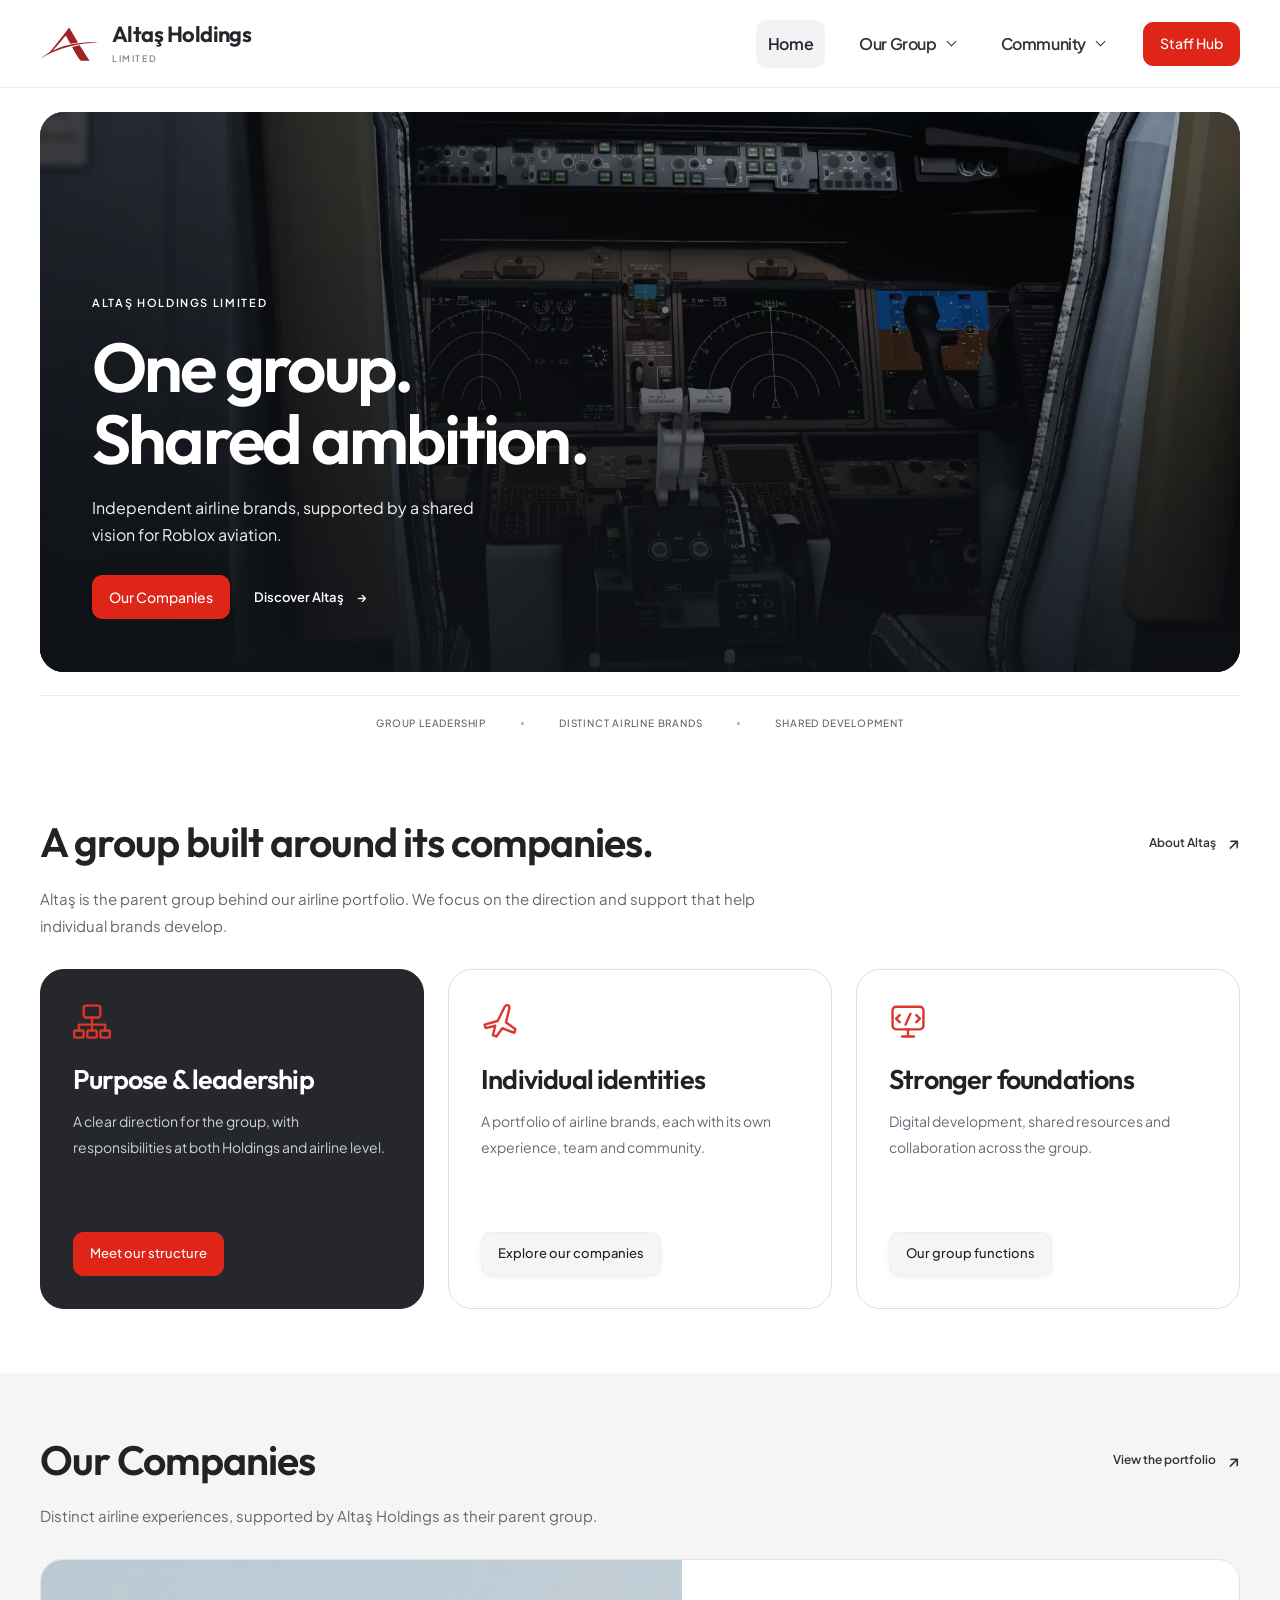
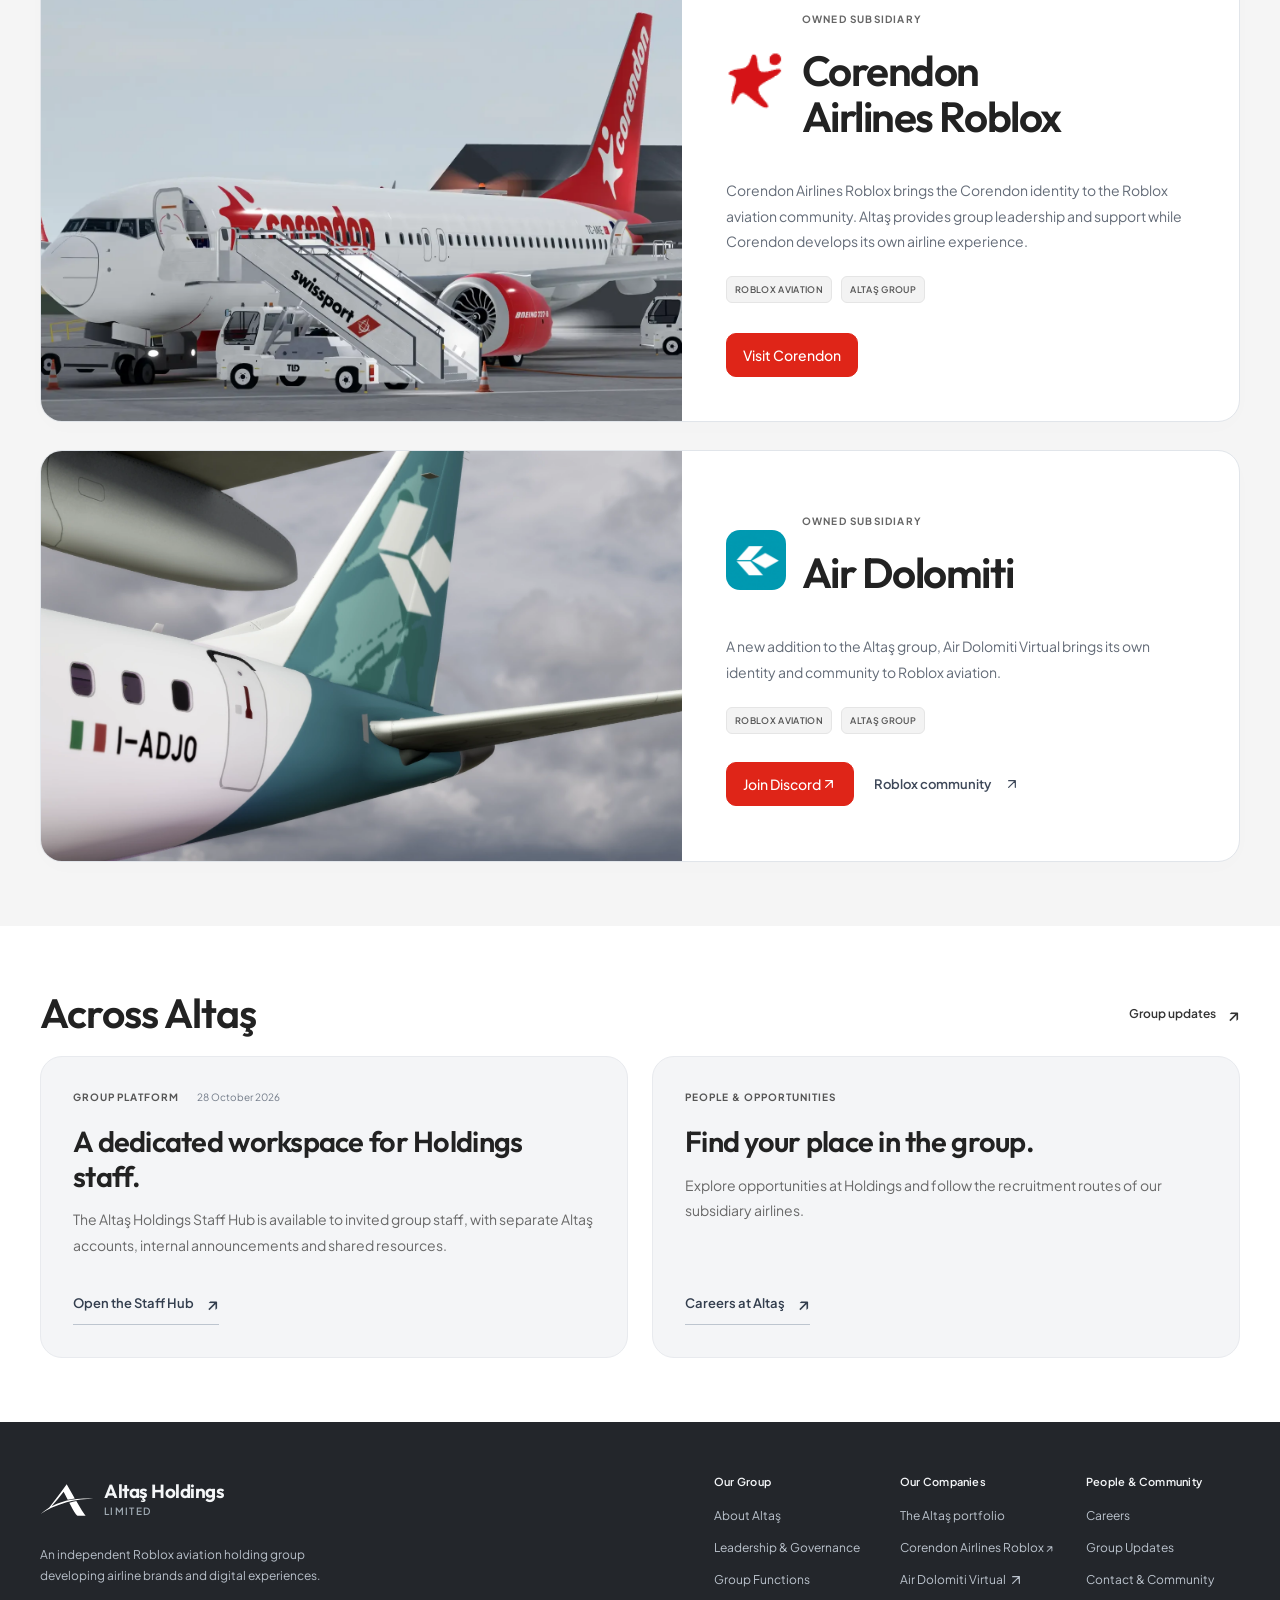
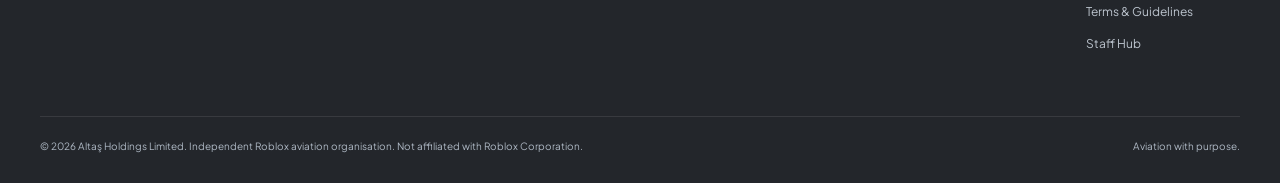
==== commit 74465eb8: "Add Corendon's existing starfish logo to both subsidiary cards using the shared company identity lay" ====
--- a/index.html
+++ b/index.html
@@ -766,8 +766,8 @@
 <div class="carousel-shade" aria-hidden="true"></div><div class="carousel-copy"><span>ALTAŞ HOLDINGS LIMITED</span><h1>One group.<br>Shared ambition.</h1><p>Independent airline brands, supported by a shared vision for Roblox aviation.</p><div class="carousel-actions"><a class="studio-button" href="#/group">Our Companies <b aria-hidden="true">↗</b></a><a class="carousel-about" href="#/about">Discover Altaş <span aria-hidden="true">→</span></a></div></div>
 <button class="carousel-a11y-pause" id="carousel-pause" type="button" aria-label="Pause slideshow" aria-pressed="false">Pause slideshow</button></section><section class="studio-ticker" aria-label="Group focus"><div class="shell"><span>GROUP LEADERSHIP</span><i aria-hidden="true"></i><span>DISTINCT AIRLINE BRANDS</span><i aria-hidden="true"></i><span>SHARED DEVELOPMENT</span></div></section>
 <section class="group-section"><div class="shell"><div class="homepage-section-heading"><h2>A group built around its companies.</h2><a class="homepage-section-link" href="#/about">About Altaş <b aria-hidden="true">↗</b></a></div><p class="homepage-section-intro">Altaş is the parent group behind our airline portfolio. We focus on the direction and support that help individual brands develop.</p><div class="group-card-grid"><article class="group-card"><svg class="overview-icon" viewBox="0 0 32 32" fill="none" stroke="currentColor" stroke-width="1.7" stroke-linecap="round" stroke-linejoin="round" aria-hidden="true"><rect x="9" y="3" width="14" height="10" rx="2"/><path d="M16 13v6M5 19h22M5 19v5m11-5v5m11-5v5"/><rect x="1" y="24" width="8" height="6" rx="1"/><rect x="12" y="24" width="8" height="6" rx="1"/><rect x="23" y="24" width="8" height="6" rx="1"/></svg><span class="group-kicker">THE GROUP</span><h3>Purpose &amp; leadership</h3><p>A clear direction for the group, with responsibilities at both Holdings and airline level.</p><a class="group-text-link" href="#/approach">Meet our structure<span aria-hidden="true">↗</span></a></article><article class="group-card"><svg class="overview-icon" viewBox="0 0 32 32" fill="none" stroke="currentColor" stroke-width="1.7" stroke-linecap="round" stroke-linejoin="round" aria-hidden="true"><path d="m3 19 11-3 6-12c1-2 4-2 4 1l-3 12 8 6-1 3-10-4-5 7-3-1 2-8-8 2z"/></svg><span class="group-kicker">OUR COMPANIES</span><h3>Individual identities</h3><p>A portfolio of airline brands, each with its own experience, team and community.</p><a class="group-text-link" href="#/group">Explore our companies<span aria-hidden="true">↗</span></a></article><article class="group-card"><svg class="overview-icon" viewBox="0 0 32 32" fill="none" stroke="currentColor" stroke-width="1.7" stroke-linecap="round" stroke-linejoin="round" aria-hidden="true"><rect x="3" y="4" width="26" height="19" rx="3"/><path d="M11 29h10m-5-6v6M9 11l-3 3 3 3m14-6 3 3-3 3m-5-7-4 9"/></svg><span class="group-kicker">SHARED SUPPORT</span><h3>Stronger foundations</h3><p>Digital development, shared resources and collaboration across the group.</p><a class="group-text-link" href="#/services">Our group functions<span aria-hidden="true">↗</span></a></article></div></div></section>
-<section class="group-section group-section-soft"><div class="shell"><div class="homepage-section-heading"><h2>Our Companies</h2><a class="homepage-section-link" href="#/group">View the portfolio <b aria-hidden="true">↗</b></a></div><p class="homepage-section-intro">Distinct airline experiences, supported by Altaş Holdings as their parent group.</p><div class="group-company-list"><article class="studio-company group-company-card" aria-label="Corendon Airlines Roblox"><div class="studio-company-image" role="img" aria-label="Corendon Airlines Roblox aircraft"></div><div class="studio-company-text"><span>OWNED SUBSIDIARY</span><h3>Corendon<br>Airlines Roblox</h3><p>Corendon Airlines Roblox brings the Corendon identity to the Roblox aviation community. Altaş provides group leadership and support while Corendon develops its own airline experience.</p><div class="company-tags"><span>ROBLOX AVIATION</span><span>ALTAŞ GROUP</span></div><a class="studio-button" href="https://corendonvirtual.zone.id/" target="_blank" rel="noopener noreferrer">Visit Corendon <b aria-hidden="true">↗</b></a></div></article><article class="studio-company group-company-card air-dolomiti-company" aria-label="Air Dolomiti Virtual"><div class="studio-company-image air-dolomiti-image" role="img" aria-label="Air Dolomiti Virtual aircraft with its teal tail and Italian registration I-ADJO on Roblox"></div><div class="studio-company-text"><div class="company-identity"><img src="/assets/air-dolomiti-logo.webp" alt="Air Dolomiti Virtual logo" width="60" height="60" loading="lazy" decoding="async"><div><span>OWNED SUBSIDIARY</span><h3>Air Dolomiti</h3></div></div><p>A new addition to the Altaş group, Air Dolomiti Virtual brings its own identity and community to Roblox aviation.</p><div class="company-tags"><span>ROBLOX AVIATION</span><span>ALTAŞ GROUP</span></div><div class="company-actions"><a class="studio-button" href="https://discord.gg/npy96cFRSn" target="_blank" rel="noopener noreferrer">Join Discord <svg class="company-external-icon" aria-hidden="true" viewBox="0 0 24 24" fill="none" stroke="currentColor" stroke-width="1.8" stroke-linecap="round" stroke-linejoin="round"><path d="M7 17 17 7M7 7h10v10"/></svg></a><a class="group-text-link" href="https://www.roblox.com/communities/34160155/Air-Dolomiti-Virtual#!/about" target="_blank" rel="noopener noreferrer">Roblox community <svg class="company-external-icon" aria-hidden="true" viewBox="0 0 24 24" fill="none" stroke="currentColor" stroke-width="1.8" stroke-linecap="round" stroke-linejoin="round"><path d="M7 17 17 7M7 7h10v10"/></svg></a></div></div></article></div></div></section>
-<section class="group-section"><div class="shell"><div class="homepage-section-heading"><h2>Across Altaş</h2><a class="homepage-section-link" href="#/newsroom">Group updates <b aria-hidden="true">↗</b></a></div><div class="group-two-grid"><article class="group-notice"><div class="notice-date"><span>GROUP PLATFORM</span><time datetime="2026-10-28">28 October 2026</time></div><h3>A dedicated workspace for Holdings staff.</h3><p>The Altaş Holdings Staff Hub is available to invited group staff, with separate Altaş accounts, internal announcements and shared resources.</p><a class="group-text-link" href="/staff/">Open the Staff Hub<span aria-hidden="true">↗</span></a></article><article class="group-card"><span class="group-kicker">PEOPLE &amp; OPPORTUNITIES</span><h3>Find your place in the group.</h3><p>Explore opportunities at Holdings and follow the recruitment routes of our subsidiary airlines.</p><a class="group-text-link" href="#/careers">Careers at Altaş<span aria-hidden="true">↗</span></a></article></div></div></section></div><div class="view" data-view="about"><section class="group-page-head"><div class="shell"><span class="group-kicker">ABOUT ALTAŞ</span><h1>A parent group.<br>A shared direction.</h1><p>Altaş Holdings Limited brings airline brands together within the Roblox aviation community.</p></div></section><section class="group-section"><div class="shell group-editorial"><span class="group-kicker">WHO WE ARE</span><div><h2>Built to support the brands<br>within our group.</h2><p>Altaş focuses on airline ownership, leadership and development. Our role is to give the group a clear direction and provide shared support where it helps our companies.</p><p>Our portfolio includes Corendon Airlines Roblox and Air Dolomiti Virtual. Each airline maintains its own identity, experience and community, with Altaş providing support at group level.</p><a class="group-text-link" href="#/group">Explore our companies <span aria-hidden="true">↗</span></a></div></div></section><section class="group-section group-section-soft"><div class="shell"><div class="group-section-title"><h2>What brings us together.</h2><p>Shared principles, with room for each airline to be itself.</p></div><div class="group-card-grid"><article class="group-card"><span class="group-kicker">01</span><h3>Identity</h3><p>Every company has its own brand, people and community.</p></article><article class="group-card"><span class="group-kicker">02</span><h3>Collaboration</h3><p>We share knowledge and resources where they help our airlines.</p></article><article class="group-card"><span class="group-kicker">03</span><h3>Development</h3><p>We support the foundations for consistent experiences and long-term growth.</p></article></div></div></section><section class="group-section"><div class="shell group-inline-cta"><div><span class="group-kicker">HOW WE WORK</span><h2>Clear roles. Shared ambition.</h2></div><a class="studio-button" href="#/approach">Leadership &amp; Governance <b aria-hidden="true">↗</b></a></div></section></div><div class="view" data-view="group"><section class="group-page-head"><div class="shell"><span class="group-kicker">OUR COMPANIES</span><h1>Distinct brands.<br>One Altaş group.</h1><p>Explore the companies owned and supported by Altaş Holdings.</p></div></section><section class="group-section"><div class="shell"><div class="group-company-list"><article class="studio-company group-company-card" aria-label="Corendon Airlines Roblox"><div class="studio-company-image" role="img" aria-label="Corendon Airlines Roblox aircraft"></div><div class="studio-company-text"><span>OWNED SUBSIDIARY</span><h3>Corendon<br>Airlines Roblox</h3><p>Corendon Airlines Roblox brings the Corendon identity to the Roblox aviation community. Altaş provides group leadership and support while Corendon develops its own airline experience.</p><div class="company-tags"><span>ROBLOX AVIATION</span><span>ALTAŞ GROUP</span></div><a class="studio-button" href="https://corendonvirtual.zone.id/" target="_blank" rel="noopener noreferrer">Visit Corendon <b aria-hidden="true">↗</b></a></div></article><article class="studio-company group-company-card air-dolomiti-company" aria-label="Air Dolomiti Virtual"><div class="studio-company-image air-dolomiti-image" role="img" aria-label="Air Dolomiti Virtual aircraft with its teal tail and Italian registration I-ADJO on Roblox"></div><div class="studio-company-text"><div class="company-identity"><img src="/assets/air-dolomiti-logo.webp" alt="Air Dolomiti Virtual logo" width="60" height="60" loading="lazy" decoding="async"><div><span>OWNED SUBSIDIARY</span><h3>Air Dolomiti</h3></div></div><p>A new addition to the Altaş group, Air Dolomiti Virtual brings its own identity and community to Roblox aviation.</p><div class="company-tags"><span>ROBLOX AVIATION</span><span>ALTAŞ GROUP</span></div><div class="company-actions"><a class="studio-button" href="https://discord.gg/npy96cFRSn" target="_blank" rel="noopener noreferrer">Join Discord <svg class="company-external-icon" aria-hidden="true" viewBox="0 0 24 24" fill="none" stroke="currentColor" stroke-width="1.8" stroke-linecap="round" stroke-linejoin="round"><path d="M7 17 17 7M7 7h10v10"/></svg></a><a class="group-text-link" href="https://www.roblox.com/communities/34160155/Air-Dolomiti-Virtual#!/about" target="_blank" rel="noopener noreferrer">Roblox community <svg class="company-external-icon" aria-hidden="true" viewBox="0 0 24 24" fill="none" stroke="currentColor" stroke-width="1.8" stroke-linecap="round" stroke-linejoin="round"><path d="M7 17 17 7M7 7h10v10"/></svg></a></div></div></article></div></div></section><section class="group-section group-section-soft"><div class="shell"><div class="group-section-title"><h2>What it means to be part of Altaş.</h2></div><div class="group-card-grid"><article class="group-card"><span class="group-kicker">GROUP OWNERSHIP</span><h3>A clear relationship</h3><p>Our Companies lists owned subsidiaries. External airline partnerships remain separate from group ownership.</p></article><article class="group-card"><span class="group-kicker">AIRLINE IDENTITY</span><h3>Space to be individual</h3><p>Each subsidiary develops its own brand, experience and community.</p></article><article class="group-card"><span class="group-kicker">SHARED SUPPORT</span><h3>A stronger foundation</h3><p>Altaş supports its companies through group leadership and shared development.</p></article></div></div></section></div><div class="view" data-view="services"><section class="group-page-head"><div class="shell"><span class="group-kicker">GROUP FUNCTIONS</span><h1>Support across<br>the Altaş group.</h1><p>Shared functions that support our airline companies and their development.</p></div></section><section class="group-section"><div class="shell"><div class="group-card-grid"><article class="group-card"><span class="group-kicker">LEADERSHIP</span><h3>Group direction</h3><p>Planning and oversight for the companies within Altaş, with clear responsibilities for group and airline teams.</p></article><article class="group-card"><span class="group-kicker">DIGITAL</span><h3>Platforms &amp; tools</h3><p>Websites, staff platforms and digital experiences that support the work of our group.</p></article><article class="group-card"><span class="group-kicker">COLLABORATION</span><h3>Knowledge &amp; resources</h3><p>Shared guidance and collaboration while respecting each airline’s individual operations.</p></article></div><div class="group-inline-note"><h2>Working together, at the right level.</h2><p>Holdings provides shared direction and support. Our subsidiaries remain responsible for their own airline experiences and communities.</p><a class="group-text-link" href="#/approach">Leadership &amp; Governance <span aria-hidden="true">↗</span></a></div></div></section></div><div class="view" data-view="approach"><section class="group-page-head"><div class="shell"><span class="group-kicker">LEADERSHIP & GOVERNANCE</span><h1>Clear responsibility.<br>Shared direction.</h1><p>How leadership and responsibilities fit together across Altaş Holdings and its airline companies.</p></div></section><section class="group-section"><div class="shell"><div class="group-section-title"><h2>Our leadership structure</h2><p>Group leadership sets the direction. Airline leadership develops each company’s experience.</p></div><div class="group-two-grid"><article class="group-card"><span class="group-kicker">HOLDINGS</span><h3>Group CEO’s Office</h3><p>Provides direction for Altaş Holdings, oversees group decisions and manages access to the Holdings staff platform.</p></article><article class="group-card"><span class="group-kicker">OUR COMPANIES</span><h3>Subsidiary leadership</h3><p>Each airline’s management looks after its own day-to-day experience, team and community, supported by Holdings.</p></article></div></div></section><section class="group-section group-section-soft"><div class="shell"><div class="group-section-title"><h2>Our group principles</h2></div><div class="group-principles"><article><span>01</span><div><h3>Clear ownership</h3><p>We distinguish owned subsidiaries from independent partners.</p></div></article><article><span>02</span><div><h3>Distinct identities</h3><p>Each airline keeps its own brand and community within the group.</p></div></article><article><span>03</span><div><h3>Appropriate access</h3><p>Holdings staff use individual Altaş accounts, with access managed by the Group CEO.</p></div></article></div></div></section></div><div class="view" data-view="careers"><section class="group-page-head"><div class="shell"><span class="group-kicker">CAREERS</span><h1>People behind<br>our shared ambition.</h1><p>Explore opportunities at Altaş Holdings and across our airline portfolio.</p></div></section><section class="group-section"><div class="shell group-two-grid"><article class="group-card"><span class="group-kicker">ALTAŞ HOLDINGS</span><h2>Group opportunities</h2><span class="group-status">No group vacancies currently advertised</span><p>There are currently no Holdings vacancies listed on this website. Future group opportunities will be announced through our official community.</p><a class="group-text-link" href="#/community">Contact the group <span aria-hidden="true">↗</span></a></article><article class="group-card"><span class="group-kicker">OUR SUBSIDIARIES</span><h2>Airline careers</h2><p>Each airline manages its own recruitment. Explore the airlines in our portfolio to find their communities and recruitment information.</p><div class="subsidiary-career-links"><a class="group-text-link" href="https://corendonvirtual.zone.id/#/apply" target="_blank" rel="noopener noreferrer">Corendon recruitment <span aria-hidden="true">↗</span></a><a class="group-text-link" href="https://discord.gg/npy96cFRSn" target="_blank" rel="noopener noreferrer">Air Dolomiti community <svg class="company-external-icon" aria-hidden="true" viewBox="0 0 24 24" fill="none" stroke="currentColor" stroke-width="1.8" stroke-linecap="round" stroke-linejoin="round"><path d="M7 17 17 7M7 7h10v10"/></svg></a></div></article></div></section><section class="group-section group-section-soft"><div class="shell group-inline-cta"><div><span class="group-kicker">ALREADY PART OF HOLDINGS?</span><h2>Your group workspace.</h2><p>The Staff Hub is for invited Altaş Holdings staff.</p></div><a class="studio-button" href="/staff/">Open Staff Hub <b aria-hidden="true">↗</b></a></div></section></div><div class="view" data-view="newsroom"><section class="group-page-head"><div class="shell"><span class="group-kicker">GROUP UPDATES</span><h1>The latest<br>from Altaş.</h1><p>Official notices and developments from Altaş Holdings.</p></div></section><section class="group-section"><div class="shell group-news-layout"><article class="group-notice"><div class="notice-date"><span>GROUP PLATFORM</span><time datetime="2026-10-28">28 October 2026</time></div><h3>A dedicated workspace for Holdings staff.</h3><p>The Altaş Holdings Staff Hub is available to invited group staff, with separate Altaş accounts, internal announcements and shared resources.</p><a class="group-text-link" href="/staff/">Open the Staff Hub<span aria-hidden="true">↗</span></a></article><aside class="group-card"><span class="group-kicker">OUR COMMUNITY</span><h2>Keep in touch.</h2><p>Our official Discord community is the place to follow group conversations and community announcements.</p><a class="group-text-link" href="https://discord.gg/x4BvvNmuZW" target="_blank" rel="noopener noreferrer">Join our Discord <span aria-hidden="true">↗</span></a></aside></div></section></div><div class="view" data-view="community"><section class="group-page-head"><div class="shell"><span class="group-kicker">CONTACT & COMMUNITY</span><h1>Connect with<br>Altaş Holdings.</h1><p>For group enquiries, community conversations and opportunities to work together.</p></div></section><section class="group-section"><div class="shell group-two-grid"><article class="group-card"><span class="group-kicker">GROUP ENQUIRIES</span><h3>Speak with the group.</h3><p>Use our official Discord community to contact Altaş Holdings about group matters and collaboration.</p><a class="group-text-link" href="https://discord.gg/x4BvvNmuZW">Open our Discord<span aria-hidden="true">↗</span></a></article><article class="group-card"><span class="group-kicker">AIRLINE ENQUIRIES</span><h3>Contact your airline.</h3><p>For flight, booking or airline recruitment enquiries, visit the relevant subsidiary’s own website or community.</p><a class="group-text-link" href="#/group">Find our companies<span aria-hidden="true">↗</span></a></article></div></section><section class="group-section group-section-soft"><div class="shell group-inline-cta"><div><span class="group-kicker">GROUP STAFF</span><h2>A dedicated home for Holdings.</h2><p>Sign in with your individual Altaş account to access internal resources.</p></div><a class="studio-button" href="/staff/">Open Staff Hub <b aria-hidden="true">↗</b></a></div></section></div><div class="view" data-view="terms"><section class="group-page-head"><div class="shell"><span class="group-kicker">TERMS OF SERVICE</span><h1>Terms &amp; Community<br>Guidelines.</h1><p>Corporate Affairs · Official Server Regulations</p></div></section><section class="group-section"><div class="shell terms-content"><p class="terms-intro">Welcome to the official community of <strong>Altaş Holdings Limited</strong>. To maintain our standards, all members are expected to observe the following guidelines.</p><h2 class="terms-section-title">Community Guidelines</h2><ol class="guideline-list" role="list"><li class="guideline-item" role="listitem"><span class="guideline-number" aria-hidden="true">01</span><div><h3>Respect &amp; Conduct</h3><p>Treat everyone respectfully. Harassment, discrimination, bullying and personal attacks are prohibited.</p></div></li><li class="guideline-item" role="listitem"><span class="guideline-number" aria-hidden="true">02</span><div><h3>Professionalism</h3><p>Maintain appropriate language, behaviour and communication throughout the community.</p></div></li><li class="guideline-item" role="listitem"><span class="guideline-number" aria-hidden="true">03</span><div><h3>Content Standards</h3><p>Offensive, explicit, discriminatory or otherwise inappropriate content is not permitted.</p></div></li><li class="guideline-item" role="listitem"><span class="guideline-number" aria-hidden="true">04</span><div><h3>Spam &amp; Disruption</h3><p>Avoid excessive mentions, flooding, trolling and disruptive behaviour.</p></div></li><li class="guideline-item" role="listitem"><span class="guideline-number" aria-hidden="true">05</span><div><h3>Channel Organisation</h3><p>Keep conversations relevant to their designated channels.</p></div></li><li class="guideline-item" role="listitem"><span class="guideline-number" aria-hidden="true">06</span><div><h3>Staff &amp; Leadership</h3><p>Follow reasonable instructions from authorised staff and executive management.</p></div></li><li class="guideline-item" role="listitem"><span class="guideline-number" aria-hidden="true">07</span><div><h3>Identity &amp; Privacy</h3><p>Impersonation and unauthorised sharing of private or confidential information are prohibited.</p></div></li><li class="guideline-item" role="listitem"><span class="guideline-number" aria-hidden="true">08</span><div><h3>Advertising</h3><p>External promotions, advertisements and recruitment require prior approval.</p></div></li><li class="guideline-item" role="listitem"><span class="guideline-number" aria-hidden="true">09</span><div><h3>Community Integrity</h3><p>Conduct that threatens the safety, reputation or wellbeing of our community is not tolerated.</p></div></li></ol><section class="terms-enforcement" aria-labelledby="enforcement-title"><h2 id="enforcement-title">Enforcement &amp; Compliance</h2><p>Violations may result in warnings, timeouts, restricted access or removal, depending on severity.</p></section><p class="terms-agreement">By participating, you agree to these guidelines and <a href="https://discord.com/terms" target="_blank" rel="noopener noreferrer">Discord’s Terms of Service<svg class="company-external-icon" aria-hidden="true" viewBox="0 0 24 24" fill="none" stroke="currentColor" stroke-width="1.8" stroke-linecap="round" stroke-linejoin="round"><path d="M7 17 17 7M7 7h10v10"/></svg></a>.</p><p class="terms-principles">Professionalism <span aria-hidden="true">·</span> Integrity <span aria-hidden="true">·</span> Excellence</p></div></section></div></main><footer class="site-footer"><div class="shell"><div class="footer-top"><div class="footer-brand"><a class="wordmark" href="#/home"><img src="/assets/atlas-logo.svg" alt="Altaş Holdings emblem"><span><strong>Altaş Holdings</strong><small>LIMITED</small></span></a><p>An independent Roblox aviation holding group developing airline brands and digital experiences.</p></div><nav class="group-footer-nav" aria-label="Footer navigation"><div><h3>Our Group</h3><a href="#/about">About Altaş</a><a href="#/approach">Leadership &amp; Governance</a><a href="#/services">Group Functions</a></div><div><h3>Our Companies</h3><a href="#/group">The Altaş portfolio</a><a href="https://corendonvirtual.zone.id/" target="_blank" rel="noopener noreferrer">Corendon Airlines Roblox ↗</a><a href="https://www.roblox.com/communities/34160155/Air-Dolomiti-Virtual#!/about" target="_blank" rel="noopener noreferrer">Air Dolomiti Virtual <svg class="company-external-icon" aria-hidden="true" viewBox="0 0 24 24" fill="none" stroke="currentColor" stroke-width="1.8" stroke-linecap="round" stroke-linejoin="round"><path d="M7 17 17 7M7 7h10v10"/></svg></a></div><div><h3>People &amp; Community</h3><a href="#/careers">Careers</a><a href="#/newsroom">Group Updates</a><a href="#/community">Contact &amp; Community</a><a href="#/terms">Terms &amp; Guidelines</a><a href="/staff/">Staff Hub</a></div></nav></div><div class="footer-bottom"><span>© <span id="year"></span> Altaş Holdings Limited. Independent Roblox aviation organisation. Not affiliated with Roblox Corporation.</span><span>Aviation with purpose.</span></div></div></footer>
+<section class="group-section group-section-soft"><div class="shell"><div class="homepage-section-heading"><h2>Our Companies</h2><a class="homepage-section-link" href="#/group">View the portfolio <b aria-hidden="true">↗</b></a></div><p class="homepage-section-intro">Distinct airline experiences, supported by Altaş Holdings as their parent group.</p><div class="group-company-list"><article class="studio-company group-company-card" aria-label="Corendon Airlines Roblox"><div class="studio-company-image" role="img" aria-label="Corendon Airlines Roblox aircraft"></div><div class="studio-company-text"><div class="company-identity"><img src="/assets/corendon-logo.svg" alt="Corendon Airlines Roblox logo" width="60" height="60" loading="lazy" decoding="async"><div><span>OWNED SUBSIDIARY</span><h3>Corendon<br>Airlines Roblox</h3></div></div><p>Corendon Airlines Roblox brings the Corendon identity to the Roblox aviation community. Altaş provides group leadership and support while Corendon develops its own airline experience.</p><div class="company-tags"><span>ROBLOX AVIATION</span><span>ALTAŞ GROUP</span></div><a class="studio-button" href="https://corendonvirtual.zone.id/" target="_blank" rel="noopener noreferrer">Visit Corendon <b aria-hidden="true">↗</b></a></div></article><article class="studio-company group-company-card air-dolomiti-company" aria-label="Air Dolomiti Virtual"><div class="studio-company-image air-dolomiti-image" role="img" aria-label="Air Dolomiti Virtual aircraft with its teal tail and Italian registration I-ADJO on Roblox"></div><div class="studio-company-text"><div class="company-identity"><img src="/assets/air-dolomiti-logo.webp" alt="Air Dolomiti Virtual logo" width="60" height="60" loading="lazy" decoding="async"><div><span>OWNED SUBSIDIARY</span><h3>Air Dolomiti</h3></div></div><p>A new addition to the Altaş group, Air Dolomiti Virtual brings its own identity and community to Roblox aviation.</p><div class="company-tags"><span>ROBLOX AVIATION</span><span>ALTAŞ GROUP</span></div><div class="company-actions"><a class="studio-button" href="https://discord.gg/npy96cFRSn" target="_blank" rel="noopener noreferrer">Join Discord <svg class="company-external-icon" aria-hidden="true" viewBox="0 0 24 24" fill="none" stroke="currentColor" stroke-width="1.8" stroke-linecap="round" stroke-linejoin="round"><path d="M7 17 17 7M7 7h10v10"/></svg></a><a class="group-text-link" href="https://www.roblox.com/communities/34160155/Air-Dolomiti-Virtual#!/about" target="_blank" rel="noopener noreferrer">Roblox community <svg class="company-external-icon" aria-hidden="true" viewBox="0 0 24 24" fill="none" stroke="currentColor" stroke-width="1.8" stroke-linecap="round" stroke-linejoin="round"><path d="M7 17 17 7M7 7h10v10"/></svg></a></div></div></article></div></div></section>
+<section class="group-section"><div class="shell"><div class="homepage-section-heading"><h2>Across Altaş</h2><a class="homepage-section-link" href="#/newsroom">Group updates <b aria-hidden="true">↗</b></a></div><div class="group-two-grid"><article class="group-notice"><div class="notice-date"><span>GROUP PLATFORM</span><time datetime="2026-10-28">28 October 2026</time></div><h3>A dedicated workspace for Holdings staff.</h3><p>The Altaş Holdings Staff Hub is available to invited group staff, with separate Altaş accounts, internal announcements and shared resources.</p><a class="group-text-link" href="/staff/">Open the Staff Hub<span aria-hidden="true">↗</span></a></article><article class="group-card"><span class="group-kicker">PEOPLE &amp; OPPORTUNITIES</span><h3>Find your place in the group.</h3><p>Explore opportunities at Holdings and follow the recruitment routes of our subsidiary airlines.</p><a class="group-text-link" href="#/careers">Careers at Altaş<span aria-hidden="true">↗</span></a></article></div></div></section></div><div class="view" data-view="about"><section class="group-page-head"><div class="shell"><span class="group-kicker">ABOUT ALTAŞ</span><h1>A parent group.<br>A shared direction.</h1><p>Altaş Holdings Limited brings airline brands together within the Roblox aviation community.</p></div></section><section class="group-section"><div class="shell group-editorial"><span class="group-kicker">WHO WE ARE</span><div><h2>Built to support the brands<br>within our group.</h2><p>Altaş focuses on airline ownership, leadership and development. Our role is to give the group a clear direction and provide shared support where it helps our companies.</p><p>Our portfolio includes Corendon Airlines Roblox and Air Dolomiti Virtual. Each airline maintains its own identity, experience and community, with Altaş providing support at group level.</p><a class="group-text-link" href="#/group">Explore our companies <span aria-hidden="true">↗</span></a></div></div></section><section class="group-section group-section-soft"><div class="shell"><div class="group-section-title"><h2>What brings us together.</h2><p>Shared principles, with room for each airline to be itself.</p></div><div class="group-card-grid"><article class="group-card"><span class="group-kicker">01</span><h3>Identity</h3><p>Every company has its own brand, people and community.</p></article><article class="group-card"><span class="group-kicker">02</span><h3>Collaboration</h3><p>We share knowledge and resources where they help our airlines.</p></article><article class="group-card"><span class="group-kicker">03</span><h3>Development</h3><p>We support the foundations for consistent experiences and long-term growth.</p></article></div></div></section><section class="group-section"><div class="shell group-inline-cta"><div><span class="group-kicker">HOW WE WORK</span><h2>Clear roles. Shared ambition.</h2></div><a class="studio-button" href="#/approach">Leadership &amp; Governance <b aria-hidden="true">↗</b></a></div></section></div><div class="view" data-view="group"><section class="group-page-head"><div class="shell"><span class="group-kicker">OUR COMPANIES</span><h1>Distinct brands.<br>One Altaş group.</h1><p>Explore the companies owned and supported by Altaş Holdings.</p></div></section><section class="group-section"><div class="shell"><div class="group-company-list"><article class="studio-company group-company-card" aria-label="Corendon Airlines Roblox"><div class="studio-company-image" role="img" aria-label="Corendon Airlines Roblox aircraft"></div><div class="studio-company-text"><div class="company-identity"><img src="/assets/corendon-logo.svg" alt="Corendon Airlines Roblox logo" width="60" height="60" loading="lazy" decoding="async"><div><span>OWNED SUBSIDIARY</span><h3>Corendon<br>Airlines Roblox</h3></div></div><p>Corendon Airlines Roblox brings the Corendon identity to the Roblox aviation community. Altaş provides group leadership and support while Corendon develops its own airline experience.</p><div class="company-tags"><span>ROBLOX AVIATION</span><span>ALTAŞ GROUP</span></div><a class="studio-button" href="https://corendonvirtual.zone.id/" target="_blank" rel="noopener noreferrer">Visit Corendon <b aria-hidden="true">↗</b></a></div></article><article class="studio-company group-company-card air-dolomiti-company" aria-label="Air Dolomiti Virtual"><div class="studio-company-image air-dolomiti-image" role="img" aria-label="Air Dolomiti Virtual aircraft with its teal tail and Italian registration I-ADJO on Roblox"></div><div class="studio-company-text"><div class="company-identity"><img src="/assets/air-dolomiti-logo.webp" alt="Air Dolomiti Virtual logo" width="60" height="60" loading="lazy" decoding="async"><div><span>OWNED SUBSIDIARY</span><h3>Air Dolomiti</h3></div></div><p>A new addition to the Altaş group, Air Dolomiti Virtual brings its own identity and community to Roblox aviation.</p><div class="company-tags"><span>ROBLOX AVIATION</span><span>ALTAŞ GROUP</span></div><div class="company-actions"><a class="studio-button" href="https://discord.gg/npy96cFRSn" target="_blank" rel="noopener noreferrer">Join Discord <svg class="company-external-icon" aria-hidden="true" viewBox="0 0 24 24" fill="none" stroke="currentColor" stroke-width="1.8" stroke-linecap="round" stroke-linejoin="round"><path d="M7 17 17 7M7 7h10v10"/></svg></a><a class="group-text-link" href="https://www.roblox.com/communities/34160155/Air-Dolomiti-Virtual#!/about" target="_blank" rel="noopener noreferrer">Roblox community <svg class="company-external-icon" aria-hidden="true" viewBox="0 0 24 24" fill="none" stroke="currentColor" stroke-width="1.8" stroke-linecap="round" stroke-linejoin="round"><path d="M7 17 17 7M7 7h10v10"/></svg></a></div></div></article></div></div></section><section class="group-section group-section-soft"><div class="shell"><div class="group-section-title"><h2>What it means to be part of Altaş.</h2></div><div class="group-card-grid"><article class="group-card"><span class="group-kicker">GROUP OWNERSHIP</span><h3>A clear relationship</h3><p>Our Companies lists owned subsidiaries. External airline partnerships remain separate from group ownership.</p></article><article class="group-card"><span class="group-kicker">AIRLINE IDENTITY</span><h3>Space to be individual</h3><p>Each subsidiary develops its own brand, experience and community.</p></article><article class="group-card"><span class="group-kicker">SHARED SUPPORT</span><h3>A stronger foundation</h3><p>Altaş supports its companies through group leadership and shared development.</p></article></div></div></section></div><div class="view" data-view="services"><section class="group-page-head"><div class="shell"><span class="group-kicker">GROUP FUNCTIONS</span><h1>Support across<br>the Altaş group.</h1><p>Shared functions that support our airline companies and their development.</p></div></section><section class="group-section"><div class="shell"><div class="group-card-grid"><article class="group-card"><span class="group-kicker">LEADERSHIP</span><h3>Group direction</h3><p>Planning and oversight for the companies within Altaş, with clear responsibilities for group and airline teams.</p></article><article class="group-card"><span class="group-kicker">DIGITAL</span><h3>Platforms &amp; tools</h3><p>Websites, staff platforms and digital experiences that support the work of our group.</p></article><article class="group-card"><span class="group-kicker">COLLABORATION</span><h3>Knowledge &amp; resources</h3><p>Shared guidance and collaboration while respecting each airline’s individual operations.</p></article></div><div class="group-inline-note"><h2>Working together, at the right level.</h2><p>Holdings provides shared direction and support. Our subsidiaries remain responsible for their own airline experiences and communities.</p><a class="group-text-link" href="#/approach">Leadership &amp; Governance <span aria-hidden="true">↗</span></a></div></div></section></div><div class="view" data-view="approach"><section class="group-page-head"><div class="shell"><span class="group-kicker">LEADERSHIP & GOVERNANCE</span><h1>Clear responsibility.<br>Shared direction.</h1><p>How leadership and responsibilities fit together across Altaş Holdings and its airline companies.</p></div></section><section class="group-section"><div class="shell"><div class="group-section-title"><h2>Our leadership structure</h2><p>Group leadership sets the direction. Airline leadership develops each company’s experience.</p></div><div class="group-two-grid"><article class="group-card"><span class="group-kicker">HOLDINGS</span><h3>Group CEO’s Office</h3><p>Provides direction for Altaş Holdings, oversees group decisions and manages access to the Holdings staff platform.</p></article><article class="group-card"><span class="group-kicker">OUR COMPANIES</span><h3>Subsidiary leadership</h3><p>Each airline’s management looks after its own day-to-day experience, team and community, supported by Holdings.</p></article></div></div></section><section class="group-section group-section-soft"><div class="shell"><div class="group-section-title"><h2>Our group principles</h2></div><div class="group-principles"><article><span>01</span><div><h3>Clear ownership</h3><p>We distinguish owned subsidiaries from independent partners.</p></div></article><article><span>02</span><div><h3>Distinct identities</h3><p>Each airline keeps its own brand and community within the group.</p></div></article><article><span>03</span><div><h3>Appropriate access</h3><p>Holdings staff use individual Altaş accounts, with access managed by the Group CEO.</p></div></article></div></div></section></div><div class="view" data-view="careers"><section class="group-page-head"><div class="shell"><span class="group-kicker">CAREERS</span><h1>People behind<br>our shared ambition.</h1><p>Explore opportunities at Altaş Holdings and across our airline portfolio.</p></div></section><section class="group-section"><div class="shell group-two-grid"><article class="group-card"><span class="group-kicker">ALTAŞ HOLDINGS</span><h2>Group opportunities</h2><span class="group-status">No group vacancies currently advertised</span><p>There are currently no Holdings vacancies listed on this website. Future group opportunities will be announced through our official community.</p><a class="group-text-link" href="#/community">Contact the group <span aria-hidden="true">↗</span></a></article><article class="group-card"><span class="group-kicker">OUR SUBSIDIARIES</span><h2>Airline careers</h2><p>Each airline manages its own recruitment. Explore the airlines in our portfolio to find their communities and recruitment information.</p><div class="subsidiary-career-links"><a class="group-text-link" href="https://corendonvirtual.zone.id/#/apply" target="_blank" rel="noopener noreferrer">Corendon recruitment <span aria-hidden="true">↗</span></a><a class="group-text-link" href="https://discord.gg/npy96cFRSn" target="_blank" rel="noopener noreferrer">Air Dolomiti community <svg class="company-external-icon" aria-hidden="true" viewBox="0 0 24 24" fill="none" stroke="currentColor" stroke-width="1.8" stroke-linecap="round" stroke-linejoin="round"><path d="M7 17 17 7M7 7h10v10"/></svg></a></div></article></div></section><section class="group-section group-section-soft"><div class="shell group-inline-cta"><div><span class="group-kicker">ALREADY PART OF HOLDINGS?</span><h2>Your group workspace.</h2><p>The Staff Hub is for invited Altaş Holdings staff.</p></div><a class="studio-button" href="/staff/">Open Staff Hub <b aria-hidden="true">↗</b></a></div></section></div><div class="view" data-view="newsroom"><section class="group-page-head"><div class="shell"><span class="group-kicker">GROUP UPDATES</span><h1>The latest<br>from Altaş.</h1><p>Official notices and developments from Altaş Holdings.</p></div></section><section class="group-section"><div class="shell group-news-layout"><article class="group-notice"><div class="notice-date"><span>GROUP PLATFORM</span><time datetime="2026-10-28">28 October 2026</time></div><h3>A dedicated workspace for Holdings staff.</h3><p>The Altaş Holdings Staff Hub is available to invited group staff, with separate Altaş accounts, internal announcements and shared resources.</p><a class="group-text-link" href="/staff/">Open the Staff Hub<span aria-hidden="true">↗</span></a></article><aside class="group-card"><span class="group-kicker">OUR COMMUNITY</span><h2>Keep in touch.</h2><p>Our official Discord community is the place to follow group conversations and community announcements.</p><a class="group-text-link" href="https://discord.gg/x4BvvNmuZW" target="_blank" rel="noopener noreferrer">Join our Discord <span aria-hidden="true">↗</span></a></aside></div></section></div><div class="view" data-view="community"><section class="group-page-head"><div class="shell"><span class="group-kicker">CONTACT & COMMUNITY</span><h1>Connect with<br>Altaş Holdings.</h1><p>For group enquiries, community conversations and opportunities to work together.</p></div></section><section class="group-section"><div class="shell group-two-grid"><article class="group-card"><span class="group-kicker">GROUP ENQUIRIES</span><h3>Speak with the group.</h3><p>Use our official Discord community to contact Altaş Holdings about group matters and collaboration.</p><a class="group-text-link" href="https://discord.gg/x4BvvNmuZW">Open our Discord<span aria-hidden="true">↗</span></a></article><article class="group-card"><span class="group-kicker">AIRLINE ENQUIRIES</span><h3>Contact your airline.</h3><p>For flight, booking or airline recruitment enquiries, visit the relevant subsidiary’s own website or community.</p><a class="group-text-link" href="#/group">Find our companies<span aria-hidden="true">↗</span></a></article></div></section><section class="group-section group-section-soft"><div class="shell group-inline-cta"><div><span class="group-kicker">GROUP STAFF</span><h2>A dedicated home for Holdings.</h2><p>Sign in with your individual Altaş account to access internal resources.</p></div><a class="studio-button" href="/staff/">Open Staff Hub <b aria-hidden="true">↗</b></a></div></section></div><div class="view" data-view="terms"><section class="group-page-head"><div class="shell"><span class="group-kicker">TERMS OF SERVICE</span><h1>Terms &amp; Community<br>Guidelines.</h1><p>Corporate Affairs · Official Server Regulations</p></div></section><section class="group-section"><div class="shell terms-content"><p class="terms-intro">Welcome to the official community of <strong>Altaş Holdings Limited</strong>. To maintain our standards, all members are expected to observe the following guidelines.</p><h2 class="terms-section-title">Community Guidelines</h2><ol class="guideline-list" role="list"><li class="guideline-item" role="listitem"><span class="guideline-number" aria-hidden="true">01</span><div><h3>Respect &amp; Conduct</h3><p>Treat everyone respectfully. Harassment, discrimination, bullying and personal attacks are prohibited.</p></div></li><li class="guideline-item" role="listitem"><span class="guideline-number" aria-hidden="true">02</span><div><h3>Professionalism</h3><p>Maintain appropriate language, behaviour and communication throughout the community.</p></div></li><li class="guideline-item" role="listitem"><span class="guideline-number" aria-hidden="true">03</span><div><h3>Content Standards</h3><p>Offensive, explicit, discriminatory or otherwise inappropriate content is not permitted.</p></div></li><li class="guideline-item" role="listitem"><span class="guideline-number" aria-hidden="true">04</span><div><h3>Spam &amp; Disruption</h3><p>Avoid excessive mentions, flooding, trolling and disruptive behaviour.</p></div></li><li class="guideline-item" role="listitem"><span class="guideline-number" aria-hidden="true">05</span><div><h3>Channel Organisation</h3><p>Keep conversations relevant to their designated channels.</p></div></li><li class="guideline-item" role="listitem"><span class="guideline-number" aria-hidden="true">06</span><div><h3>Staff &amp; Leadership</h3><p>Follow reasonable instructions from authorised staff and executive management.</p></div></li><li class="guideline-item" role="listitem"><span class="guideline-number" aria-hidden="true">07</span><div><h3>Identity &amp; Privacy</h3><p>Impersonation and unauthorised sharing of private or confidential information are prohibited.</p></div></li><li class="guideline-item" role="listitem"><span class="guideline-number" aria-hidden="true">08</span><div><h3>Advertising</h3><p>External promotions, advertisements and recruitment require prior approval.</p></div></li><li class="guideline-item" role="listitem"><span class="guideline-number" aria-hidden="true">09</span><div><h3>Community Integrity</h3><p>Conduct that threatens the safety, reputation or wellbeing of our community is not tolerated.</p></div></li></ol><section class="terms-enforcement" aria-labelledby="enforcement-title"><h2 id="enforcement-title">Enforcement &amp; Compliance</h2><p>Violations may result in warnings, timeouts, restricted access or removal, depending on severity.</p></section><p class="terms-agreement">By participating, you agree to these guidelines and <a href="https://discord.com/terms" target="_blank" rel="noopener noreferrer">Discord’s Terms of Service<svg class="company-external-icon" aria-hidden="true" viewBox="0 0 24 24" fill="none" stroke="currentColor" stroke-width="1.8" stroke-linecap="round" stroke-linejoin="round"><path d="M7 17 17 7M7 7h10v10"/></svg></a>.</p><p class="terms-principles">Professionalism <span aria-hidden="true">·</span> Integrity <span aria-hidden="true">·</span> Excellence</p></div></section></div></main><footer class="site-footer"><div class="shell"><div class="footer-top"><div class="footer-brand"><a class="wordmark" href="#/home"><img src="/assets/atlas-logo.svg" alt="Altaş Holdings emblem"><span><strong>Altaş Holdings</strong><small>LIMITED</small></span></a><p>An independent Roblox aviation holding group developing airline brands and digital experiences.</p></div><nav class="group-footer-nav" aria-label="Footer navigation"><div><h3>Our Group</h3><a href="#/about">About Altaş</a><a href="#/approach">Leadership &amp; Governance</a><a href="#/services">Group Functions</a></div><div><h3>Our Companies</h3><a href="#/group">The Altaş portfolio</a><a href="https://corendonvirtual.zone.id/" target="_blank" rel="noopener noreferrer">Corendon Airlines Roblox ↗</a><a href="https://www.roblox.com/communities/34160155/Air-Dolomiti-Virtual#!/about" target="_blank" rel="noopener noreferrer">Air Dolomiti Virtual <svg class="company-external-icon" aria-hidden="true" viewBox="0 0 24 24" fill="none" stroke="currentColor" stroke-width="1.8" stroke-linecap="round" stroke-linejoin="round"><path d="M7 17 17 7M7 7h10v10"/></svg></a></div><div><h3>People &amp; Community</h3><a href="#/careers">Careers</a><a href="#/newsroom">Group Updates</a><a href="#/community">Contact &amp; Community</a><a href="#/terms">Terms &amp; Guidelines</a><a href="/staff/">Staff Hub</a></div></nav></div><div class="footer-bottom"><span>© <span id="year"></span> Altaş Holdings Limited. Independent Roblox aviation organisation. Not affiliated with Roblox Corporation.</span><span>Aviation with purpose.</span></div></div></footer>
 <script>
 (()=>{'use strict';document.getElementById('skip-main').addEventListener('click',event=>{event.preventDefault();document.getElementById('main').focus();});const routes=['home','about','group','services','approach','community','careers','newsroom','terms'];const titles={home:'Altaş Holdings Limited',about:'About Altaş',group:'Our Companies',services:'Group Functions',approach:'Leadership & Governance',community:'Contact & Community',careers:'Careers',newsroom:'Group Updates',terms:'Terms & Community Guidelines'};const toggle=document.getElementById('menu-toggle'),panel=document.getElementById('mobile-panel');document.getElementById('year').textContent=new Date().getFullYear();function closeMenu(){closeDropdowns();document.querySelectorAll('.mobile-nav-group').forEach(details=>{details.open=false});document.body.classList.remove('menu-open');toggle.setAttribute('aria-expanded','false');toggle.setAttribute('aria-label','Open navigation menu');panel.classList.remove('open');panel.setAttribute('aria-hidden','true')}function menu(){const open=toggle.getAttribute('aria-expanded')!=='true';document.body.classList.toggle('menu-open',open);toggle.setAttribute('aria-expanded',String(open));toggle.setAttribute('aria-label',open?'Close navigation menu':'Open navigation menu');panel.classList.toggle('open',open);panel.setAttribute('aria-hidden',String(!open))}toggle.addEventListener('click',menu);document.addEventListener('keydown',e=>{if(e.key==='Escape'){const trigger=document.querySelector('.nav-trigger[aria-expanded="true"]');closeMenu();if(trigger)trigger.focus()}});document.addEventListener('click',e=>{if(!e.target.closest('.site-header'))closeMenu()});
 const dropdownGroups=[...document.querySelectorAll('.nav-group')];
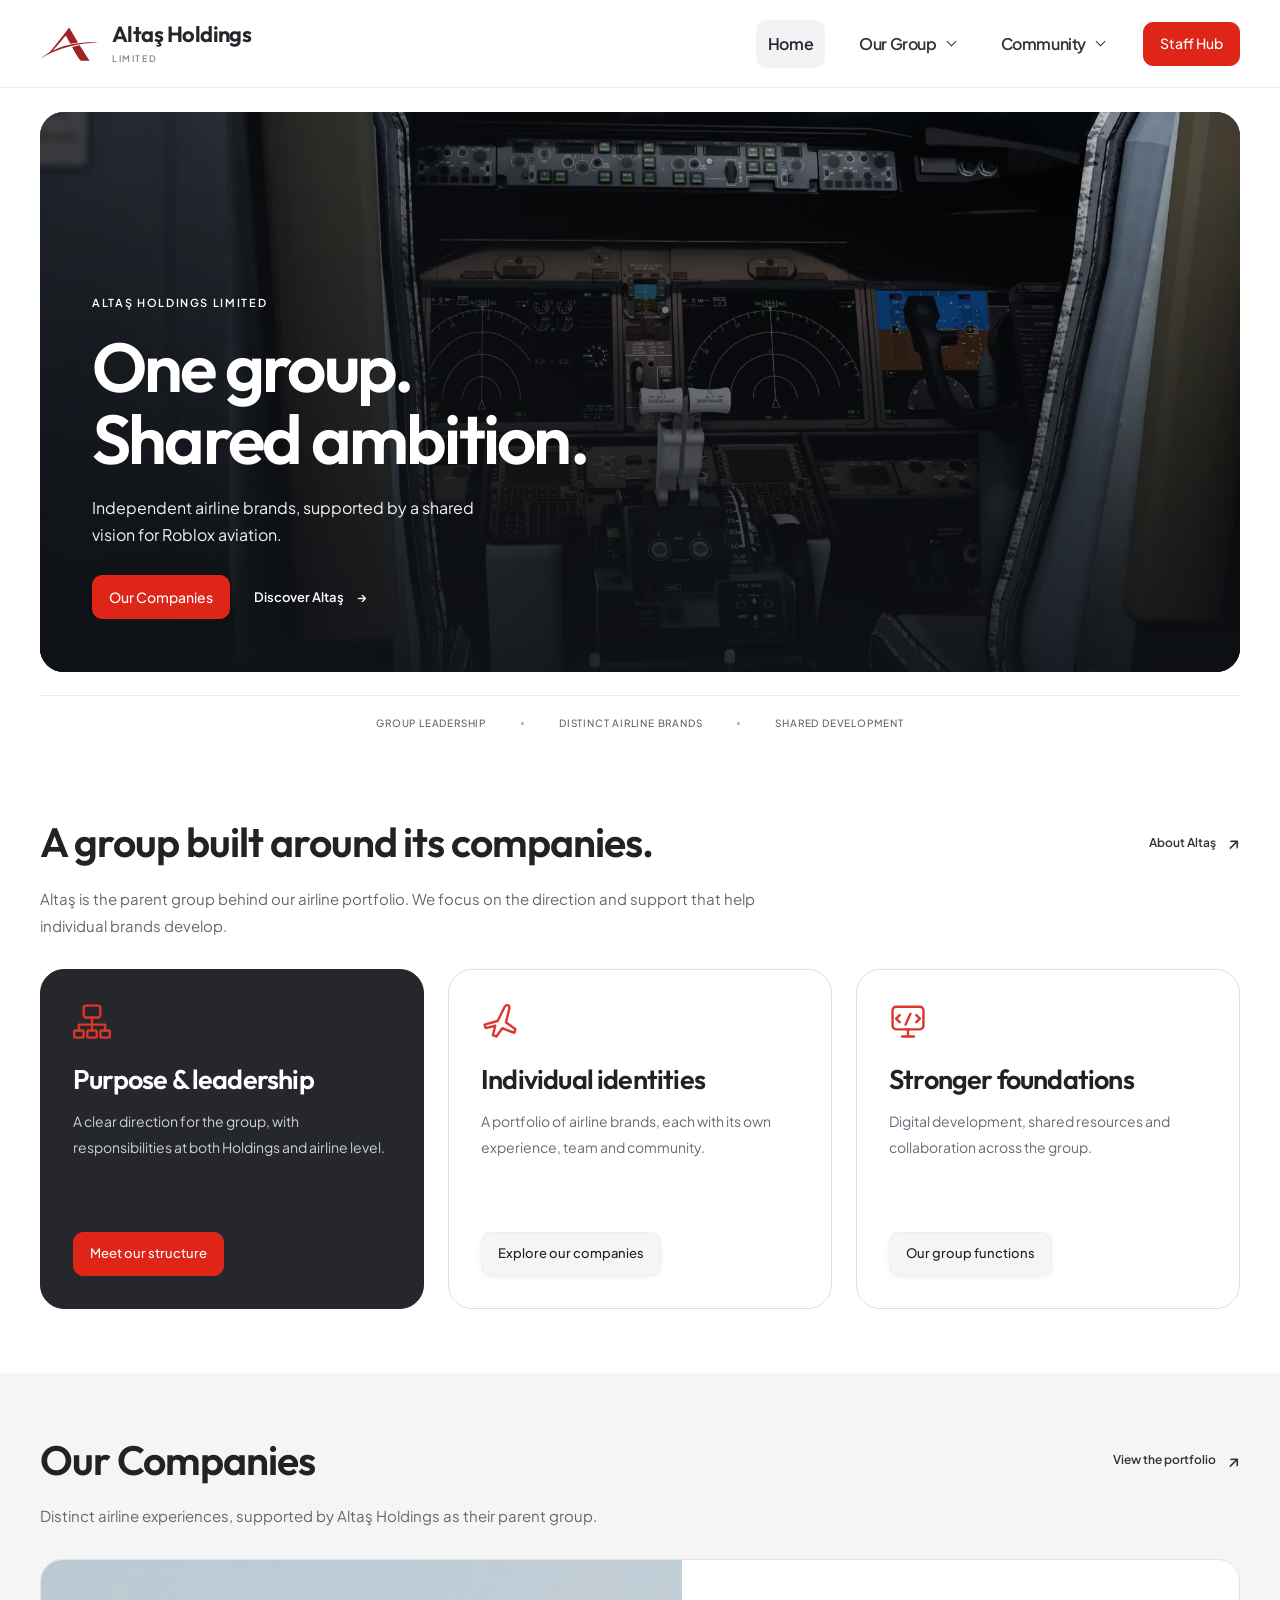
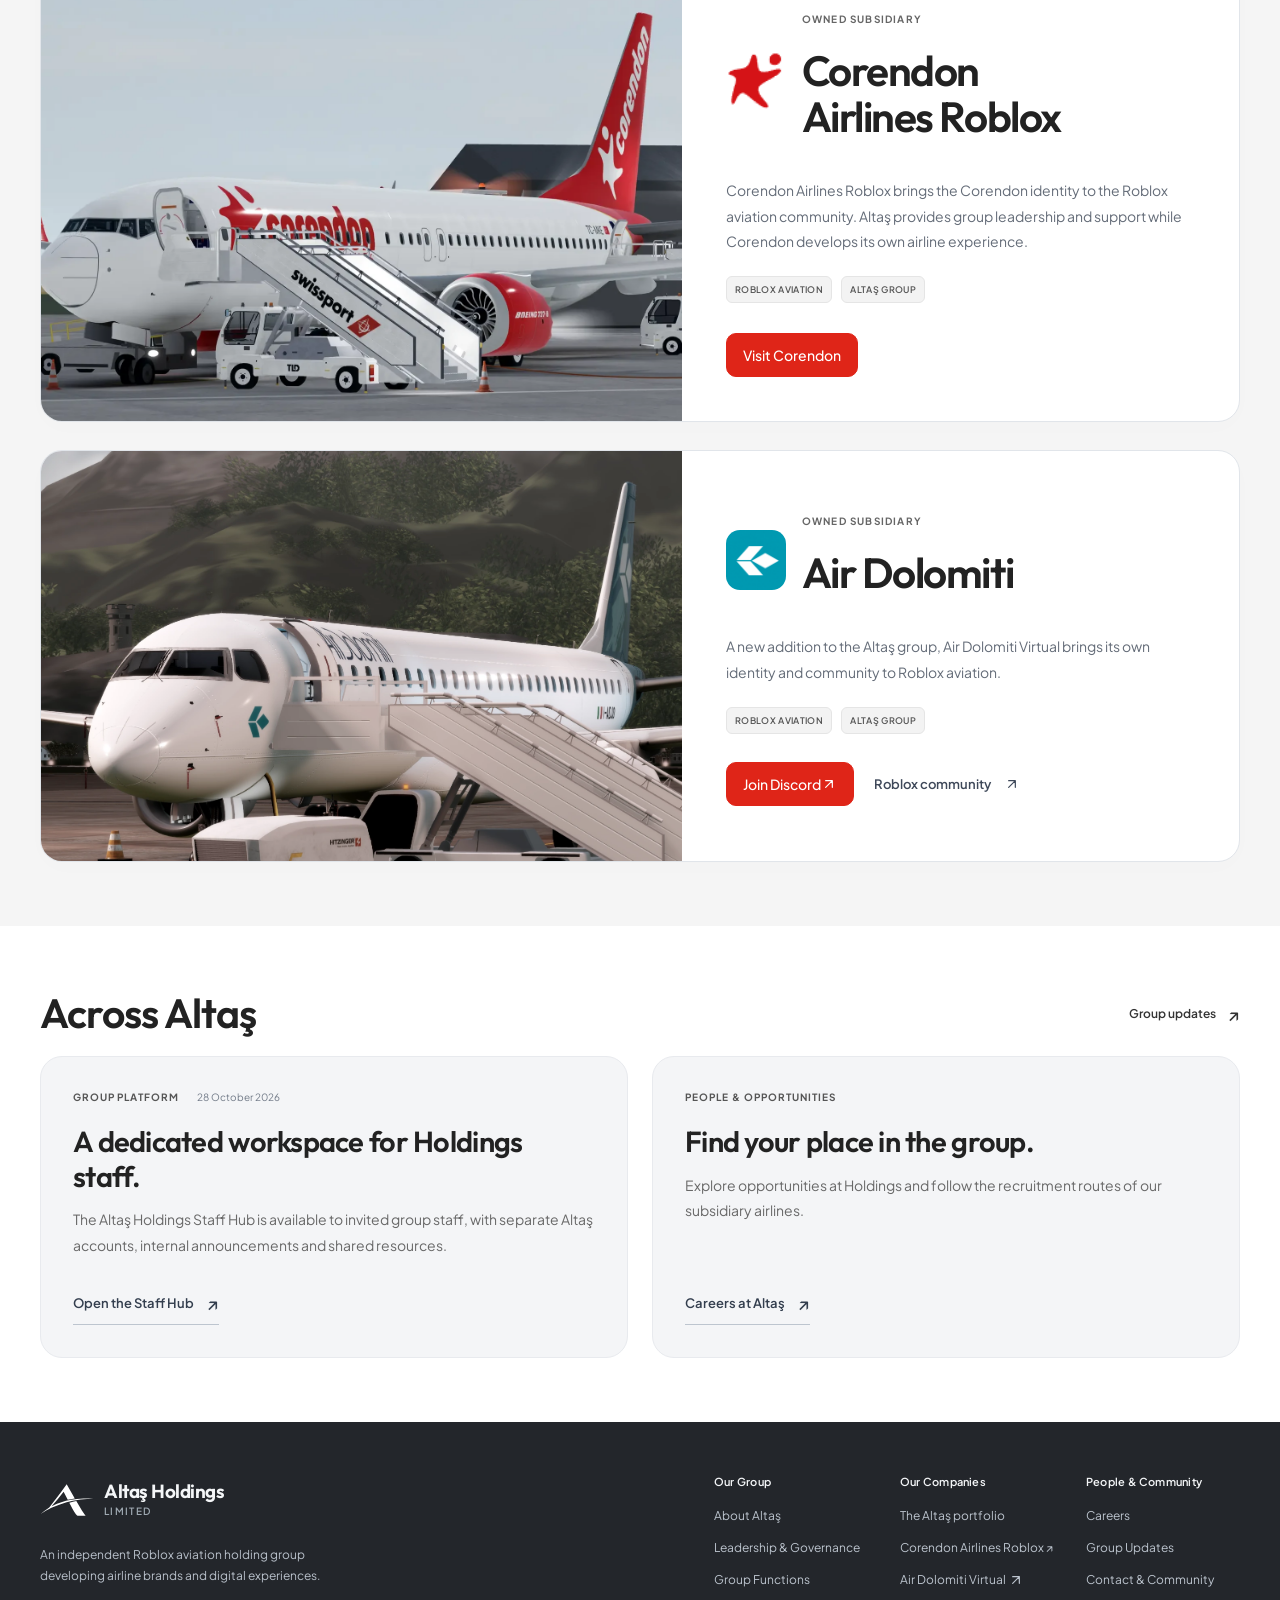
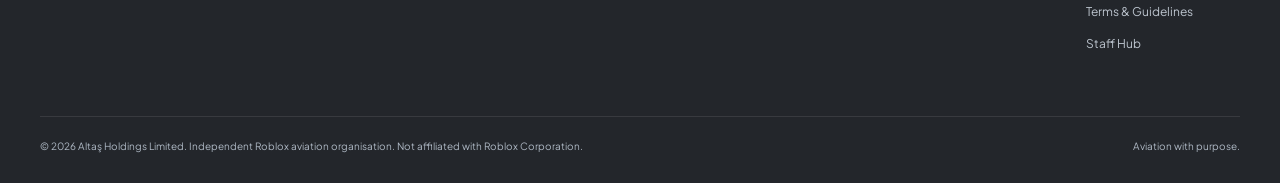
==== commit 36176a6f: "Add three supplied Air Dolomiti photos to the homepage gallery and refresh subsidiary cover images" ====
--- a/index.html
+++ b/index.html
@@ -740,7 +740,7 @@
 }
 .carousel-actions .studio-button:focus-visible{outline-color:#fff}
 
-</style><link href="https://fonts.googleapis.com/css2?family=Outfit:wght@400;500;600;700;800&family=Plus+Jakarta+Sans:wght@400;500;600;700;800&display=swap" rel="stylesheet"><link rel="icon" type="image/svg+xml" href="/assets/atlas-logo.svg"><meta property="og:type" content="website"><meta name="color-scheme" content="light"><link rel="stylesheet" href="/assets/site-polish.css?v=dolomiti-photo-20261101"></head><body><a class="skip-link" id="skip-main" href="#main">Skip to main content</a><header class="site-header"><div class="shell header-inner"><a class="wordmark" href="#/home" aria-label="Altaş Holdings home"><img src="/assets/atlas-logo.svg" alt="Altaş Holdings emblem"><span><strong>Altaş Holdings</strong><small>LIMITED</small></span></a>
+</style><link href="https://fonts.googleapis.com/css2?family=Outfit:wght@400;500;600;700;800&family=Plus+Jakarta+Sans:wght@400;500;600;700;800&display=swap" rel="stylesheet"><link rel="icon" type="image/svg+xml" href="/assets/atlas-logo.svg"><meta property="og:type" content="website"><meta name="color-scheme" content="light"><link rel="stylesheet" href="/assets/site-polish.css?v=dolomiti-gallery-20261101"></head><body><a class="skip-link" id="skip-main" href="#main">Skip to main content</a><header class="site-header"><div class="shell header-inner"><a class="wordmark" href="#/home" aria-label="Altaş Holdings home"><img src="/assets/atlas-logo.svg" alt="Altaş Holdings emblem"><span><strong>Altaş Holdings</strong><small>LIMITED</small></span></a>
 <nav class="desktop-nav" aria-label="Main navigation">
 <a class="nav-home" href="#/home">Home</a>
 <div class="nav-group"><button class="nav-trigger" type="button" aria-expanded="false" aria-controls="group-dropdown">Our Group <span class="nav-chevron" aria-hidden="true"></span></button>
@@ -754,20 +754,23 @@
 <details class="mobile-nav-group"><summary>Community <span class="nav-chevron" aria-hidden="true"></span></summary><div class="mobile-nav-children"><a href="#/careers">Careers</a><a href="#/newsroom">Group Updates</a><a href="#/community">Contact &amp; Community</a><a href="#/terms">Terms &amp; Guidelines</a><a href="https://discord.gg/x4BvvNmuZW" target="_blank" rel="noopener noreferrer">Discord Community ↗</a></div></details>
 <a class="btn nav-staff" href="/staff/">Open Staff Hub <span aria-hidden="true">↗</span></a></nav></header>
 <main id="main" tabindex="-1"><div class="view active" data-view="home"><section class="home-carousel shell" aria-label="Altaş group aviation gallery" aria-roledescription="carousel">
-<div class="carousel-frame is-current" data-slide-index="0" role="group" aria-roledescription="slide" aria-label="1 of 9" aria-hidden="false"><img src="/assets/gallery-1-original.webp" alt="The flight deck and controls of a Corendon Airlines Roblox aircraft" width="1920" height="1080" fetchpriority="high" decoding="async"></div>
-<div class="carousel-frame" data-slide-index="1" role="group" aria-roledescription="slide" aria-label="2 of 9" aria-hidden="true"><img src="/assets/fleet-original.webp" alt="Corendon Airlines Roblox aircraft with ground service vehicles in daylight" width="1920" height="1080" decoding="async"></div>
-<div class="carousel-frame" data-slide-index="2" role="group" aria-roledescription="slide" aria-label="3 of 9" aria-hidden="true"><img src="/assets/gallery-3-original.webp" alt="Corendon aircraft viewed from the airport terminal at night" width="1920" height="1080" decoding="async"></div>
-<div class="carousel-frame" data-slide-index="3" role="group" aria-roledescription="slide" aria-label="4 of 9" aria-hidden="true"><img src="/assets/gallery-2-original.webp" alt="Corendon aircraft being prepared on the apron at night" width="1920" height="1077" decoding="async"></div>
-<div class="carousel-frame" data-slide-index="4" role="group" aria-roledescription="slide" aria-label="5 of 9" aria-hidden="true"><img src="/assets/gallery-6-original.webp" alt="The illuminated red Corendon tail at the airport" width="1920" height="1077" decoding="async"></div>
-<div class="carousel-frame" data-slide-index="5" role="group" aria-roledescription="slide" aria-label="6 of 9" aria-hidden="true"><img src="/assets/gallery-4-original.webp" alt="Corendon aircraft with catering and ground support vehicles" width="1920" height="1078" decoding="async"></div>
-<div class="carousel-frame" data-slide-index="6" role="group" aria-roledescription="slide" aria-label="7 of 9" aria-hidden="true"><img src="/assets/gallery-5-original.webp" alt="Front view of a Corendon aircraft with its ground support team" width="1920" height="1103" decoding="async"></div>
-<div class="carousel-frame" data-slide-index="7" role="group" aria-roledescription="slide" aria-label="8 of 9" aria-hidden="true"><img src="/assets/gallery-7-original.webp" alt="Corendon aircraft seen through the terminal windows" width="1920" height="1080" decoding="async"></div>
-<div class="carousel-frame" data-slide-index="8" role="group" aria-roledescription="slide" aria-label="9 of 9" aria-hidden="true"><img src="/assets/air-dolomiti-aircraft.webp" alt="Air Dolomiti Virtual aircraft with its teal tail and Italian registration I-ADJO on Roblox" width="2048" height="1039" decoding="async"></div>
+<div class="carousel-frame is-current" data-slide-index="0" role="group" aria-roledescription="slide" aria-label="1 of 12" aria-hidden="false"><img src="/assets/gallery-1-original.webp" alt="The flight deck and controls of a Corendon Airlines Roblox aircraft" width="1920" height="1080" fetchpriority="high" decoding="async"></div>
+<div class="carousel-frame" data-slide-index="1" role="group" aria-roledescription="slide" aria-label="2 of 12" aria-hidden="true"><img src="/assets/fleet-original.webp" alt="Corendon Airlines Roblox aircraft with ground service vehicles in daylight" width="1920" height="1080" decoding="async"></div>
+<div class="carousel-frame" data-slide-index="2" role="group" aria-roledescription="slide" aria-label="3 of 12" aria-hidden="true"><img src="/assets/gallery-3-original.webp" alt="Corendon aircraft viewed from the airport terminal at night" width="1920" height="1080" decoding="async"></div>
+<div class="carousel-frame" data-slide-index="3" role="group" aria-roledescription="slide" aria-label="4 of 12" aria-hidden="true"><img src="/assets/gallery-2-original.webp" alt="Corendon aircraft being prepared on the apron at night" width="1920" height="1077" decoding="async"></div>
+<div class="carousel-frame" data-slide-index="4" role="group" aria-roledescription="slide" aria-label="5 of 12" aria-hidden="true"><img src="/assets/gallery-6-original.webp" alt="The illuminated red Corendon tail at the airport" width="1920" height="1077" decoding="async"></div>
+<div class="carousel-frame" data-slide-index="5" role="group" aria-roledescription="slide" aria-label="6 of 12" aria-hidden="true"><img src="/assets/gallery-4-original.webp" alt="Corendon aircraft with catering and ground support vehicles" width="1920" height="1078" decoding="async"></div>
+<div class="carousel-frame" data-slide-index="6" role="group" aria-roledescription="slide" aria-label="7 of 12" aria-hidden="true"><img src="/assets/gallery-5-original.webp" alt="Front view of a Corendon aircraft with its ground support team" width="1920" height="1103" decoding="async"></div>
+<div class="carousel-frame" data-slide-index="7" role="group" aria-roledescription="slide" aria-label="8 of 12" aria-hidden="true"><img src="/assets/gallery-7-original.webp" alt="Corendon aircraft seen through the terminal windows" width="1920" height="1080" decoding="async"></div>
+<div class="carousel-frame" data-slide-index="8" role="group" aria-roledescription="slide" aria-label="9 of 12" aria-hidden="true"><img src="/assets/air-dolomiti-aircraft.webp" alt="Air Dolomiti Virtual aircraft with its teal tail and Italian registration I-ADJO on Roblox" width="2048" height="1039" decoding="async"></div>
+<div class="carousel-frame" data-slide-index="9" role="group" aria-roledescription="slide" aria-label="10 of 12" aria-hidden="true"><img src="/assets/air-dolomiti-front.webp" alt="Air Dolomiti Virtual aircraft with boarding stairs and its teal logo on Roblox" width="2048" height="1017" decoding="async"></div>
+<div class="carousel-frame" data-slide-index="10" role="group" aria-roledescription="slide" aria-label="11 of 12" aria-hidden="true"><img src="/assets/air-dolomiti-tail.webp" alt="Air Dolomiti Virtual teal tail and wingtip against hills and a cloudy sky on Roblox" width="2048" height="975" decoding="async"></div>
+<div class="carousel-frame" data-slide-index="11" role="group" aria-roledescription="slide" aria-label="12 of 12" aria-hidden="true"><img src="/assets/air-dolomiti-evening.webp" alt="Air Dolomiti Virtual aircraft tail and illuminated wingtip at night on Roblox" width="2048" height="1038" decoding="async"></div>
 <div class="carousel-shade" aria-hidden="true"></div><div class="carousel-copy"><span>ALTAŞ HOLDINGS LIMITED</span><h1>One group.<br>Shared ambition.</h1><p>Independent airline brands, supported by a shared vision for Roblox aviation.</p><div class="carousel-actions"><a class="studio-button" href="#/group">Our Companies <b aria-hidden="true">↗</b></a><a class="carousel-about" href="#/about">Discover Altaş <span aria-hidden="true">→</span></a></div></div>
 <button class="carousel-a11y-pause" id="carousel-pause" type="button" aria-label="Pause slideshow" aria-pressed="false">Pause slideshow</button></section><section class="studio-ticker" aria-label="Group focus"><div class="shell"><span>GROUP LEADERSHIP</span><i aria-hidden="true"></i><span>DISTINCT AIRLINE BRANDS</span><i aria-hidden="true"></i><span>SHARED DEVELOPMENT</span></div></section>
 <section class="group-section"><div class="shell"><div class="homepage-section-heading"><h2>A group built around its companies.</h2><a class="homepage-section-link" href="#/about">About Altaş <b aria-hidden="true">↗</b></a></div><p class="homepage-section-intro">Altaş is the parent group behind our airline portfolio. We focus on the direction and support that help individual brands develop.</p><div class="group-card-grid"><article class="group-card"><svg class="overview-icon" viewBox="0 0 32 32" fill="none" stroke="currentColor" stroke-width="1.7" stroke-linecap="round" stroke-linejoin="round" aria-hidden="true"><rect x="9" y="3" width="14" height="10" rx="2"/><path d="M16 13v6M5 19h22M5 19v5m11-5v5m11-5v5"/><rect x="1" y="24" width="8" height="6" rx="1"/><rect x="12" y="24" width="8" height="6" rx="1"/><rect x="23" y="24" width="8" height="6" rx="1"/></svg><span class="group-kicker">THE GROUP</span><h3>Purpose &amp; leadership</h3><p>A clear direction for the group, with responsibilities at both Holdings and airline level.</p><a class="group-text-link" href="#/approach">Meet our structure<span aria-hidden="true">↗</span></a></article><article class="group-card"><svg class="overview-icon" viewBox="0 0 32 32" fill="none" stroke="currentColor" stroke-width="1.7" stroke-linecap="round" stroke-linejoin="round" aria-hidden="true"><path d="m3 19 11-3 6-12c1-2 4-2 4 1l-3 12 8 6-1 3-10-4-5 7-3-1 2-8-8 2z"/></svg><span class="group-kicker">OUR COMPANIES</span><h3>Individual identities</h3><p>A portfolio of airline brands, each with its own experience, team and community.</p><a class="group-text-link" href="#/group">Explore our companies<span aria-hidden="true">↗</span></a></article><article class="group-card"><svg class="overview-icon" viewBox="0 0 32 32" fill="none" stroke="currentColor" stroke-width="1.7" stroke-linecap="round" stroke-linejoin="round" aria-hidden="true"><rect x="3" y="4" width="26" height="19" rx="3"/><path d="M11 29h10m-5-6v6M9 11l-3 3 3 3m14-6 3 3-3 3m-5-7-4 9"/></svg><span class="group-kicker">SHARED SUPPORT</span><h3>Stronger foundations</h3><p>Digital development, shared resources and collaboration across the group.</p><a class="group-text-link" href="#/services">Our group functions<span aria-hidden="true">↗</span></a></article></div></div></section>
-<section class="group-section group-section-soft"><div class="shell"><div class="homepage-section-heading"><h2>Our Companies</h2><a class="homepage-section-link" href="#/group">View the portfolio <b aria-hidden="true">↗</b></a></div><p class="homepage-section-intro">Distinct airline experiences, supported by Altaş Holdings as their parent group.</p><div class="group-company-list"><article class="studio-company group-company-card" aria-label="Corendon Airlines Roblox"><div class="studio-company-image" role="img" aria-label="Corendon Airlines Roblox aircraft"></div><div class="studio-company-text"><div class="company-identity"><img src="/assets/corendon-logo.svg" alt="Corendon Airlines Roblox logo" width="60" height="60" loading="lazy" decoding="async"><div><span>OWNED SUBSIDIARY</span><h3>Corendon<br>Airlines Roblox</h3></div></div><p>Corendon Airlines Roblox brings the Corendon identity to the Roblox aviation community. Altaş provides group leadership and support while Corendon develops its own airline experience.</p><div class="company-tags"><span>ROBLOX AVIATION</span><span>ALTAŞ GROUP</span></div><a class="studio-button" href="https://corendonvirtual.zone.id/" target="_blank" rel="noopener noreferrer">Visit Corendon <b aria-hidden="true">↗</b></a></div></article><article class="studio-company group-company-card air-dolomiti-company" aria-label="Air Dolomiti Virtual"><div class="studio-company-image air-dolomiti-image" role="img" aria-label="Air Dolomiti Virtual aircraft with its teal tail and Italian registration I-ADJO on Roblox"></div><div class="studio-company-text"><div class="company-identity"><img src="/assets/air-dolomiti-logo.webp" alt="Air Dolomiti Virtual logo" width="60" height="60" loading="lazy" decoding="async"><div><span>OWNED SUBSIDIARY</span><h3>Air Dolomiti</h3></div></div><p>A new addition to the Altaş group, Air Dolomiti Virtual brings its own identity and community to Roblox aviation.</p><div class="company-tags"><span>ROBLOX AVIATION</span><span>ALTAŞ GROUP</span></div><div class="company-actions"><a class="studio-button" href="https://discord.gg/npy96cFRSn" target="_blank" rel="noopener noreferrer">Join Discord <svg class="company-external-icon" aria-hidden="true" viewBox="0 0 24 24" fill="none" stroke="currentColor" stroke-width="1.8" stroke-linecap="round" stroke-linejoin="round"><path d="M7 17 17 7M7 7h10v10"/></svg></a><a class="group-text-link" href="https://www.roblox.com/communities/34160155/Air-Dolomiti-Virtual#!/about" target="_blank" rel="noopener noreferrer">Roblox community <svg class="company-external-icon" aria-hidden="true" viewBox="0 0 24 24" fill="none" stroke="currentColor" stroke-width="1.8" stroke-linecap="round" stroke-linejoin="round"><path d="M7 17 17 7M7 7h10v10"/></svg></a></div></div></article></div></div></section>
-<section class="group-section"><div class="shell"><div class="homepage-section-heading"><h2>Across Altaş</h2><a class="homepage-section-link" href="#/newsroom">Group updates <b aria-hidden="true">↗</b></a></div><div class="group-two-grid"><article class="group-notice"><div class="notice-date"><span>GROUP PLATFORM</span><time datetime="2026-10-28">28 October 2026</time></div><h3>A dedicated workspace for Holdings staff.</h3><p>The Altaş Holdings Staff Hub is available to invited group staff, with separate Altaş accounts, internal announcements and shared resources.</p><a class="group-text-link" href="/staff/">Open the Staff Hub<span aria-hidden="true">↗</span></a></article><article class="group-card"><span class="group-kicker">PEOPLE &amp; OPPORTUNITIES</span><h3>Find your place in the group.</h3><p>Explore opportunities at Holdings and follow the recruitment routes of our subsidiary airlines.</p><a class="group-text-link" href="#/careers">Careers at Altaş<span aria-hidden="true">↗</span></a></article></div></div></section></div><div class="view" data-view="about"><section class="group-page-head"><div class="shell"><span class="group-kicker">ABOUT ALTAŞ</span><h1>A parent group.<br>A shared direction.</h1><p>Altaş Holdings Limited brings airline brands together within the Roblox aviation community.</p></div></section><section class="group-section"><div class="shell group-editorial"><span class="group-kicker">WHO WE ARE</span><div><h2>Built to support the brands<br>within our group.</h2><p>Altaş focuses on airline ownership, leadership and development. Our role is to give the group a clear direction and provide shared support where it helps our companies.</p><p>Our portfolio includes Corendon Airlines Roblox and Air Dolomiti Virtual. Each airline maintains its own identity, experience and community, with Altaş providing support at group level.</p><a class="group-text-link" href="#/group">Explore our companies <span aria-hidden="true">↗</span></a></div></div></section><section class="group-section group-section-soft"><div class="shell"><div class="group-section-title"><h2>What brings us together.</h2><p>Shared principles, with room for each airline to be itself.</p></div><div class="group-card-grid"><article class="group-card"><span class="group-kicker">01</span><h3>Identity</h3><p>Every company has its own brand, people and community.</p></article><article class="group-card"><span class="group-kicker">02</span><h3>Collaboration</h3><p>We share knowledge and resources where they help our airlines.</p></article><article class="group-card"><span class="group-kicker">03</span><h3>Development</h3><p>We support the foundations for consistent experiences and long-term growth.</p></article></div></div></section><section class="group-section"><div class="shell group-inline-cta"><div><span class="group-kicker">HOW WE WORK</span><h2>Clear roles. Shared ambition.</h2></div><a class="studio-button" href="#/approach">Leadership &amp; Governance <b aria-hidden="true">↗</b></a></div></section></div><div class="view" data-view="group"><section class="group-page-head"><div class="shell"><span class="group-kicker">OUR COMPANIES</span><h1>Distinct brands.<br>One Altaş group.</h1><p>Explore the companies owned and supported by Altaş Holdings.</p></div></section><section class="group-section"><div class="shell"><div class="group-company-list"><article class="studio-company group-company-card" aria-label="Corendon Airlines Roblox"><div class="studio-company-image" role="img" aria-label="Corendon Airlines Roblox aircraft"></div><div class="studio-company-text"><div class="company-identity"><img src="/assets/corendon-logo.svg" alt="Corendon Airlines Roblox logo" width="60" height="60" loading="lazy" decoding="async"><div><span>OWNED SUBSIDIARY</span><h3>Corendon<br>Airlines Roblox</h3></div></div><p>Corendon Airlines Roblox brings the Corendon identity to the Roblox aviation community. Altaş provides group leadership and support while Corendon develops its own airline experience.</p><div class="company-tags"><span>ROBLOX AVIATION</span><span>ALTAŞ GROUP</span></div><a class="studio-button" href="https://corendonvirtual.zone.id/" target="_blank" rel="noopener noreferrer">Visit Corendon <b aria-hidden="true">↗</b></a></div></article><article class="studio-company group-company-card air-dolomiti-company" aria-label="Air Dolomiti Virtual"><div class="studio-company-image air-dolomiti-image" role="img" aria-label="Air Dolomiti Virtual aircraft with its teal tail and Italian registration I-ADJO on Roblox"></div><div class="studio-company-text"><div class="company-identity"><img src="/assets/air-dolomiti-logo.webp" alt="Air Dolomiti Virtual logo" width="60" height="60" loading="lazy" decoding="async"><div><span>OWNED SUBSIDIARY</span><h3>Air Dolomiti</h3></div></div><p>A new addition to the Altaş group, Air Dolomiti Virtual brings its own identity and community to Roblox aviation.</p><div class="company-tags"><span>ROBLOX AVIATION</span><span>ALTAŞ GROUP</span></div><div class="company-actions"><a class="studio-button" href="https://discord.gg/npy96cFRSn" target="_blank" rel="noopener noreferrer">Join Discord <svg class="company-external-icon" aria-hidden="true" viewBox="0 0 24 24" fill="none" stroke="currentColor" stroke-width="1.8" stroke-linecap="round" stroke-linejoin="round"><path d="M7 17 17 7M7 7h10v10"/></svg></a><a class="group-text-link" href="https://www.roblox.com/communities/34160155/Air-Dolomiti-Virtual#!/about" target="_blank" rel="noopener noreferrer">Roblox community <svg class="company-external-icon" aria-hidden="true" viewBox="0 0 24 24" fill="none" stroke="currentColor" stroke-width="1.8" stroke-linecap="round" stroke-linejoin="round"><path d="M7 17 17 7M7 7h10v10"/></svg></a></div></div></article></div></div></section><section class="group-section group-section-soft"><div class="shell"><div class="group-section-title"><h2>What it means to be part of Altaş.</h2></div><div class="group-card-grid"><article class="group-card"><span class="group-kicker">GROUP OWNERSHIP</span><h3>A clear relationship</h3><p>Our Companies lists owned subsidiaries. External airline partnerships remain separate from group ownership.</p></article><article class="group-card"><span class="group-kicker">AIRLINE IDENTITY</span><h3>Space to be individual</h3><p>Each subsidiary develops its own brand, experience and community.</p></article><article class="group-card"><span class="group-kicker">SHARED SUPPORT</span><h3>A stronger foundation</h3><p>Altaş supports its companies through group leadership and shared development.</p></article></div></div></section></div><div class="view" data-view="services"><section class="group-page-head"><div class="shell"><span class="group-kicker">GROUP FUNCTIONS</span><h1>Support across<br>the Altaş group.</h1><p>Shared functions that support our airline companies and their development.</p></div></section><section class="group-section"><div class="shell"><div class="group-card-grid"><article class="group-card"><span class="group-kicker">LEADERSHIP</span><h3>Group direction</h3><p>Planning and oversight for the companies within Altaş, with clear responsibilities for group and airline teams.</p></article><article class="group-card"><span class="group-kicker">DIGITAL</span><h3>Platforms &amp; tools</h3><p>Websites, staff platforms and digital experiences that support the work of our group.</p></article><article class="group-card"><span class="group-kicker">COLLABORATION</span><h3>Knowledge &amp; resources</h3><p>Shared guidance and collaboration while respecting each airline’s individual operations.</p></article></div><div class="group-inline-note"><h2>Working together, at the right level.</h2><p>Holdings provides shared direction and support. Our subsidiaries remain responsible for their own airline experiences and communities.</p><a class="group-text-link" href="#/approach">Leadership &amp; Governance <span aria-hidden="true">↗</span></a></div></div></section></div><div class="view" data-view="approach"><section class="group-page-head"><div class="shell"><span class="group-kicker">LEADERSHIP & GOVERNANCE</span><h1>Clear responsibility.<br>Shared direction.</h1><p>How leadership and responsibilities fit together across Altaş Holdings and its airline companies.</p></div></section><section class="group-section"><div class="shell"><div class="group-section-title"><h2>Our leadership structure</h2><p>Group leadership sets the direction. Airline leadership develops each company’s experience.</p></div><div class="group-two-grid"><article class="group-card"><span class="group-kicker">HOLDINGS</span><h3>Group CEO’s Office</h3><p>Provides direction for Altaş Holdings, oversees group decisions and manages access to the Holdings staff platform.</p></article><article class="group-card"><span class="group-kicker">OUR COMPANIES</span><h3>Subsidiary leadership</h3><p>Each airline’s management looks after its own day-to-day experience, team and community, supported by Holdings.</p></article></div></div></section><section class="group-section group-section-soft"><div class="shell"><div class="group-section-title"><h2>Our group principles</h2></div><div class="group-principles"><article><span>01</span><div><h3>Clear ownership</h3><p>We distinguish owned subsidiaries from independent partners.</p></div></article><article><span>02</span><div><h3>Distinct identities</h3><p>Each airline keeps its own brand and community within the group.</p></div></article><article><span>03</span><div><h3>Appropriate access</h3><p>Holdings staff use individual Altaş accounts, with access managed by the Group CEO.</p></div></article></div></div></section></div><div class="view" data-view="careers"><section class="group-page-head"><div class="shell"><span class="group-kicker">CAREERS</span><h1>People behind<br>our shared ambition.</h1><p>Explore opportunities at Altaş Holdings and across our airline portfolio.</p></div></section><section class="group-section"><div class="shell group-two-grid"><article class="group-card"><span class="group-kicker">ALTAŞ HOLDINGS</span><h2>Group opportunities</h2><span class="group-status">No group vacancies currently advertised</span><p>There are currently no Holdings vacancies listed on this website. Future group opportunities will be announced through our official community.</p><a class="group-text-link" href="#/community">Contact the group <span aria-hidden="true">↗</span></a></article><article class="group-card"><span class="group-kicker">OUR SUBSIDIARIES</span><h2>Airline careers</h2><p>Each airline manages its own recruitment. Explore the airlines in our portfolio to find their communities and recruitment information.</p><div class="subsidiary-career-links"><a class="group-text-link" href="https://corendonvirtual.zone.id/#/apply" target="_blank" rel="noopener noreferrer">Corendon recruitment <span aria-hidden="true">↗</span></a><a class="group-text-link" href="https://discord.gg/npy96cFRSn" target="_blank" rel="noopener noreferrer">Air Dolomiti community <svg class="company-external-icon" aria-hidden="true" viewBox="0 0 24 24" fill="none" stroke="currentColor" stroke-width="1.8" stroke-linecap="round" stroke-linejoin="round"><path d="M7 17 17 7M7 7h10v10"/></svg></a></div></article></div></section><section class="group-section group-section-soft"><div class="shell group-inline-cta"><div><span class="group-kicker">ALREADY PART OF HOLDINGS?</span><h2>Your group workspace.</h2><p>The Staff Hub is for invited Altaş Holdings staff.</p></div><a class="studio-button" href="/staff/">Open Staff Hub <b aria-hidden="true">↗</b></a></div></section></div><div class="view" data-view="newsroom"><section class="group-page-head"><div class="shell"><span class="group-kicker">GROUP UPDATES</span><h1>The latest<br>from Altaş.</h1><p>Official notices and developments from Altaş Holdings.</p></div></section><section class="group-section"><div class="shell group-news-layout"><article class="group-notice"><div class="notice-date"><span>GROUP PLATFORM</span><time datetime="2026-10-28">28 October 2026</time></div><h3>A dedicated workspace for Holdings staff.</h3><p>The Altaş Holdings Staff Hub is available to invited group staff, with separate Altaş accounts, internal announcements and shared resources.</p><a class="group-text-link" href="/staff/">Open the Staff Hub<span aria-hidden="true">↗</span></a></article><aside class="group-card"><span class="group-kicker">OUR COMMUNITY</span><h2>Keep in touch.</h2><p>Our official Discord community is the place to follow group conversations and community announcements.</p><a class="group-text-link" href="https://discord.gg/x4BvvNmuZW" target="_blank" rel="noopener noreferrer">Join our Discord <span aria-hidden="true">↗</span></a></aside></div></section></div><div class="view" data-view="community"><section class="group-page-head"><div class="shell"><span class="group-kicker">CONTACT & COMMUNITY</span><h1>Connect with<br>Altaş Holdings.</h1><p>For group enquiries, community conversations and opportunities to work together.</p></div></section><section class="group-section"><div class="shell group-two-grid"><article class="group-card"><span class="group-kicker">GROUP ENQUIRIES</span><h3>Speak with the group.</h3><p>Use our official Discord community to contact Altaş Holdings about group matters and collaboration.</p><a class="group-text-link" href="https://discord.gg/x4BvvNmuZW">Open our Discord<span aria-hidden="true">↗</span></a></article><article class="group-card"><span class="group-kicker">AIRLINE ENQUIRIES</span><h3>Contact your airline.</h3><p>For flight, booking or airline recruitment enquiries, visit the relevant subsidiary’s own website or community.</p><a class="group-text-link" href="#/group">Find our companies<span aria-hidden="true">↗</span></a></article></div></section><section class="group-section group-section-soft"><div class="shell group-inline-cta"><div><span class="group-kicker">GROUP STAFF</span><h2>A dedicated home for Holdings.</h2><p>Sign in with your individual Altaş account to access internal resources.</p></div><a class="studio-button" href="/staff/">Open Staff Hub <b aria-hidden="true">↗</b></a></div></section></div><div class="view" data-view="terms"><section class="group-page-head"><div class="shell"><span class="group-kicker">TERMS OF SERVICE</span><h1>Terms &amp; Community<br>Guidelines.</h1><p>Corporate Affairs · Official Server Regulations</p></div></section><section class="group-section"><div class="shell terms-content"><p class="terms-intro">Welcome to the official community of <strong>Altaş Holdings Limited</strong>. To maintain our standards, all members are expected to observe the following guidelines.</p><h2 class="terms-section-title">Community Guidelines</h2><ol class="guideline-list" role="list"><li class="guideline-item" role="listitem"><span class="guideline-number" aria-hidden="true">01</span><div><h3>Respect &amp; Conduct</h3><p>Treat everyone respectfully. Harassment, discrimination, bullying and personal attacks are prohibited.</p></div></li><li class="guideline-item" role="listitem"><span class="guideline-number" aria-hidden="true">02</span><div><h3>Professionalism</h3><p>Maintain appropriate language, behaviour and communication throughout the community.</p></div></li><li class="guideline-item" role="listitem"><span class="guideline-number" aria-hidden="true">03</span><div><h3>Content Standards</h3><p>Offensive, explicit, discriminatory or otherwise inappropriate content is not permitted.</p></div></li><li class="guideline-item" role="listitem"><span class="guideline-number" aria-hidden="true">04</span><div><h3>Spam &amp; Disruption</h3><p>Avoid excessive mentions, flooding, trolling and disruptive behaviour.</p></div></li><li class="guideline-item" role="listitem"><span class="guideline-number" aria-hidden="true">05</span><div><h3>Channel Organisation</h3><p>Keep conversations relevant to their designated channels.</p></div></li><li class="guideline-item" role="listitem"><span class="guideline-number" aria-hidden="true">06</span><div><h3>Staff &amp; Leadership</h3><p>Follow reasonable instructions from authorised staff and executive management.</p></div></li><li class="guideline-item" role="listitem"><span class="guideline-number" aria-hidden="true">07</span><div><h3>Identity &amp; Privacy</h3><p>Impersonation and unauthorised sharing of private or confidential information are prohibited.</p></div></li><li class="guideline-item" role="listitem"><span class="guideline-number" aria-hidden="true">08</span><div><h3>Advertising</h3><p>External promotions, advertisements and recruitment require prior approval.</p></div></li><li class="guideline-item" role="listitem"><span class="guideline-number" aria-hidden="true">09</span><div><h3>Community Integrity</h3><p>Conduct that threatens the safety, reputation or wellbeing of our community is not tolerated.</p></div></li></ol><section class="terms-enforcement" aria-labelledby="enforcement-title"><h2 id="enforcement-title">Enforcement &amp; Compliance</h2><p>Violations may result in warnings, timeouts, restricted access or removal, depending on severity.</p></section><p class="terms-agreement">By participating, you agree to these guidelines and <a href="https://discord.com/terms" target="_blank" rel="noopener noreferrer">Discord’s Terms of Service<svg class="company-external-icon" aria-hidden="true" viewBox="0 0 24 24" fill="none" stroke="currentColor" stroke-width="1.8" stroke-linecap="round" stroke-linejoin="round"><path d="M7 17 17 7M7 7h10v10"/></svg></a>.</p><p class="terms-principles">Professionalism <span aria-hidden="true">·</span> Integrity <span aria-hidden="true">·</span> Excellence</p></div></section></div></main><footer class="site-footer"><div class="shell"><div class="footer-top"><div class="footer-brand"><a class="wordmark" href="#/home"><img src="/assets/atlas-logo.svg" alt="Altaş Holdings emblem"><span><strong>Altaş Holdings</strong><small>LIMITED</small></span></a><p>An independent Roblox aviation holding group developing airline brands and digital experiences.</p></div><nav class="group-footer-nav" aria-label="Footer navigation"><div><h3>Our Group</h3><a href="#/about">About Altaş</a><a href="#/approach">Leadership &amp; Governance</a><a href="#/services">Group Functions</a></div><div><h3>Our Companies</h3><a href="#/group">The Altaş portfolio</a><a href="https://corendonvirtual.zone.id/" target="_blank" rel="noopener noreferrer">Corendon Airlines Roblox ↗</a><a href="https://www.roblox.com/communities/34160155/Air-Dolomiti-Virtual#!/about" target="_blank" rel="noopener noreferrer">Air Dolomiti Virtual <svg class="company-external-icon" aria-hidden="true" viewBox="0 0 24 24" fill="none" stroke="currentColor" stroke-width="1.8" stroke-linecap="round" stroke-linejoin="round"><path d="M7 17 17 7M7 7h10v10"/></svg></a></div><div><h3>People &amp; Community</h3><a href="#/careers">Careers</a><a href="#/newsroom">Group Updates</a><a href="#/community">Contact &amp; Community</a><a href="#/terms">Terms &amp; Guidelines</a><a href="/staff/">Staff Hub</a></div></nav></div><div class="footer-bottom"><span>© <span id="year"></span> Altaş Holdings Limited. Independent Roblox aviation organisation. Not affiliated with Roblox Corporation.</span><span>Aviation with purpose.</span></div></div></footer>
+<section class="group-section group-section-soft"><div class="shell"><div class="homepage-section-heading"><h2>Our Companies</h2><a class="homepage-section-link" href="#/group">View the portfolio <b aria-hidden="true">↗</b></a></div><p class="homepage-section-intro">Distinct airline experiences, supported by Altaş Holdings as their parent group.</p><div class="group-company-list"><article class="studio-company group-company-card" aria-label="Corendon Airlines Roblox"><div class="studio-company-image" role="img" aria-label="Corendon Airlines Roblox aircraft"></div><div class="studio-company-text"><div class="company-identity"><img src="/assets/corendon-logo.svg" alt="Corendon Airlines Roblox logo" width="60" height="60" loading="lazy" decoding="async"><div><span>OWNED SUBSIDIARY</span><h3>Corendon<br>Airlines Roblox</h3></div></div><p>Corendon Airlines Roblox brings the Corendon identity to the Roblox aviation community. Altaş provides group leadership and support while Corendon develops its own airline experience.</p><div class="company-tags"><span>ROBLOX AVIATION</span><span>ALTAŞ GROUP</span></div><a class="studio-button" href="https://corendonvirtual.zone.id/" target="_blank" rel="noopener noreferrer">Visit Corendon <b aria-hidden="true">↗</b></a></div></article><article class="studio-company group-company-card air-dolomiti-company" aria-label="Air Dolomiti Virtual"><div class="studio-company-image air-dolomiti-image" role="img" aria-label="Air Dolomiti Virtual aircraft with boarding stairs and its teal logo on Roblox"></div><div class="studio-company-text"><div class="company-identity"><img src="/assets/air-dolomiti-logo.webp" alt="Air Dolomiti Virtual logo" width="60" height="60" loading="lazy" decoding="async"><div><span>OWNED SUBSIDIARY</span><h3>Air Dolomiti</h3></div></div><p>A new addition to the Altaş group, Air Dolomiti Virtual brings its own identity and community to Roblox aviation.</p><div class="company-tags"><span>ROBLOX AVIATION</span><span>ALTAŞ GROUP</span></div><div class="company-actions"><a class="studio-button" href="https://discord.gg/npy96cFRSn" target="_blank" rel="noopener noreferrer">Join Discord <svg class="company-external-icon" aria-hidden="true" viewBox="0 0 24 24" fill="none" stroke="currentColor" stroke-width="1.8" stroke-linecap="round" stroke-linejoin="round"><path d="M7 17 17 7M7 7h10v10"/></svg></a><a class="group-text-link" href="https://www.roblox.com/communities/34160155/Air-Dolomiti-Virtual#!/about" target="_blank" rel="noopener noreferrer">Roblox community <svg class="company-external-icon" aria-hidden="true" viewBox="0 0 24 24" fill="none" stroke="currentColor" stroke-width="1.8" stroke-linecap="round" stroke-linejoin="round"><path d="M7 17 17 7M7 7h10v10"/></svg></a></div></div></article></div></div></section>
+<section class="group-section"><div class="shell"><div class="homepage-section-heading"><h2>Across Altaş</h2><a class="homepage-section-link" href="#/newsroom">Group updates <b aria-hidden="true">↗</b></a></div><div class="group-two-grid"><article class="group-notice"><div class="notice-date"><span>GROUP PLATFORM</span><time datetime="2026-10-28">28 October 2026</time></div><h3>A dedicated workspace for Holdings staff.</h3><p>The Altaş Holdings Staff Hub is available to invited group staff, with separate Altaş accounts, internal announcements and shared resources.</p><a class="group-text-link" href="/staff/">Open the Staff Hub<span aria-hidden="true">↗</span></a></article><article class="group-card"><span class="group-kicker">PEOPLE &amp; OPPORTUNITIES</span><h3>Find your place in the group.</h3><p>Explore opportunities at Holdings and follow the recruitment routes of our subsidiary airlines.</p><a class="group-text-link" href="#/careers">Careers at Altaş<span aria-hidden="true">↗</span></a></article></div></div></section></div><div class="view" data-view="about"><section class="group-page-head"><div class="shell"><span class="group-kicker">ABOUT ALTAŞ</span><h1>A parent group.<br>A shared direction.</h1><p>Altaş Holdings Limited brings airline brands together within the Roblox aviation community.</p></div></section><section class="group-section"><div class="shell group-editorial"><span class="group-kicker">WHO WE ARE</span><div><h2>Built to support the brands<br>within our group.</h2><p>Altaş focuses on airline ownership, leadership and development. Our role is to give the group a clear direction and provide shared support where it helps our companies.</p><p>Our portfolio includes Corendon Airlines Roblox and Air Dolomiti Virtual. Each airline maintains its own identity, experience and community, with Altaş providing support at group level.</p><a class="group-text-link" href="#/group">Explore our companies <span aria-hidden="true">↗</span></a></div></div></section><section class="group-section group-section-soft"><div class="shell"><div class="group-section-title"><h2>What brings us together.</h2><p>Shared principles, with room for each airline to be itself.</p></div><div class="group-card-grid"><article class="group-card"><span class="group-kicker">01</span><h3>Identity</h3><p>Every company has its own brand, people and community.</p></article><article class="group-card"><span class="group-kicker">02</span><h3>Collaboration</h3><p>We share knowledge and resources where they help our airlines.</p></article><article class="group-card"><span class="group-kicker">03</span><h3>Development</h3><p>We support the foundations for consistent experiences and long-term growth.</p></article></div></div></section><section class="group-section"><div class="shell group-inline-cta"><div><span class="group-kicker">HOW WE WORK</span><h2>Clear roles. Shared ambition.</h2></div><a class="studio-button" href="#/approach">Leadership &amp; Governance <b aria-hidden="true">↗</b></a></div></section></div><div class="view" data-view="group"><section class="group-page-head"><div class="shell"><span class="group-kicker">OUR COMPANIES</span><h1>Distinct brands.<br>One Altaş group.</h1><p>Explore the companies owned and supported by Altaş Holdings.</p></div></section><section class="group-section"><div class="shell"><div class="group-company-list"><article class="studio-company group-company-card" aria-label="Corendon Airlines Roblox"><div class="studio-company-image" role="img" aria-label="Corendon Airlines Roblox aircraft"></div><div class="studio-company-text"><div class="company-identity"><img src="/assets/corendon-logo.svg" alt="Corendon Airlines Roblox logo" width="60" height="60" loading="lazy" decoding="async"><div><span>OWNED SUBSIDIARY</span><h3>Corendon<br>Airlines Roblox</h3></div></div><p>Corendon Airlines Roblox brings the Corendon identity to the Roblox aviation community. Altaş provides group leadership and support while Corendon develops its own airline experience.</p><div class="company-tags"><span>ROBLOX AVIATION</span><span>ALTAŞ GROUP</span></div><a class="studio-button" href="https://corendonvirtual.zone.id/" target="_blank" rel="noopener noreferrer">Visit Corendon <b aria-hidden="true">↗</b></a></div></article><article class="studio-company group-company-card air-dolomiti-company" aria-label="Air Dolomiti Virtual"><div class="studio-company-image air-dolomiti-image" role="img" aria-label="Air Dolomiti Virtual aircraft with boarding stairs and its teal logo on Roblox"></div><div class="studio-company-text"><div class="company-identity"><img src="/assets/air-dolomiti-logo.webp" alt="Air Dolomiti Virtual logo" width="60" height="60" loading="lazy" decoding="async"><div><span>OWNED SUBSIDIARY</span><h3>Air Dolomiti</h3></div></div><p>A new addition to the Altaş group, Air Dolomiti Virtual brings its own identity and community to Roblox aviation.</p><div class="company-tags"><span>ROBLOX AVIATION</span><span>ALTAŞ GROUP</span></div><div class="company-actions"><a class="studio-button" href="https://discord.gg/npy96cFRSn" target="_blank" rel="noopener noreferrer">Join Discord <svg class="company-external-icon" aria-hidden="true" viewBox="0 0 24 24" fill="none" stroke="currentColor" stroke-width="1.8" stroke-linecap="round" stroke-linejoin="round"><path d="M7 17 17 7M7 7h10v10"/></svg></a><a class="group-text-link" href="https://www.roblox.com/communities/34160155/Air-Dolomiti-Virtual#!/about" target="_blank" rel="noopener noreferrer">Roblox community <svg class="company-external-icon" aria-hidden="true" viewBox="0 0 24 24" fill="none" stroke="currentColor" stroke-width="1.8" stroke-linecap="round" stroke-linejoin="round"><path d="M7 17 17 7M7 7h10v10"/></svg></a></div></div></article></div></div></section><section class="group-section group-section-soft"><div class="shell"><div class="group-section-title"><h2>What it means to be part of Altaş.</h2></div><div class="group-card-grid"><article class="group-card"><span class="group-kicker">GROUP OWNERSHIP</span><h3>A clear relationship</h3><p>Our Companies lists owned subsidiaries. External airline partnerships remain separate from group ownership.</p></article><article class="group-card"><span class="group-kicker">AIRLINE IDENTITY</span><h3>Space to be individual</h3><p>Each subsidiary develops its own brand, experience and community.</p></article><article class="group-card"><span class="group-kicker">SHARED SUPPORT</span><h3>A stronger foundation</h3><p>Altaş supports its companies through group leadership and shared development.</p></article></div></div></section></div><div class="view" data-view="services"><section class="group-page-head"><div class="shell"><span class="group-kicker">GROUP FUNCTIONS</span><h1>Support across<br>the Altaş group.</h1><p>Shared functions that support our airline companies and their development.</p></div></section><section class="group-section"><div class="shell"><div class="group-card-grid"><article class="group-card"><span class="group-kicker">LEADERSHIP</span><h3>Group direction</h3><p>Planning and oversight for the companies within Altaş, with clear responsibilities for group and airline teams.</p></article><article class="group-card"><span class="group-kicker">DIGITAL</span><h3>Platforms &amp; tools</h3><p>Websites, staff platforms and digital experiences that support the work of our group.</p></article><article class="group-card"><span class="group-kicker">COLLABORATION</span><h3>Knowledge &amp; resources</h3><p>Shared guidance and collaboration while respecting each airline’s individual operations.</p></article></div><div class="group-inline-note"><h2>Working together, at the right level.</h2><p>Holdings provides shared direction and support. Our subsidiaries remain responsible for their own airline experiences and communities.</p><a class="group-text-link" href="#/approach">Leadership &amp; Governance <span aria-hidden="true">↗</span></a></div></div></section></div><div class="view" data-view="approach"><section class="group-page-head"><div class="shell"><span class="group-kicker">LEADERSHIP & GOVERNANCE</span><h1>Clear responsibility.<br>Shared direction.</h1><p>How leadership and responsibilities fit together across Altaş Holdings and its airline companies.</p></div></section><section class="group-section"><div class="shell"><div class="group-section-title"><h2>Our leadership structure</h2><p>Group leadership sets the direction. Airline leadership develops each company’s experience.</p></div><div class="group-two-grid"><article class="group-card"><span class="group-kicker">HOLDINGS</span><h3>Group CEO’s Office</h3><p>Provides direction for Altaş Holdings, oversees group decisions and manages access to the Holdings staff platform.</p></article><article class="group-card"><span class="group-kicker">OUR COMPANIES</span><h3>Subsidiary leadership</h3><p>Each airline’s management looks after its own day-to-day experience, team and community, supported by Holdings.</p></article></div></div></section><section class="group-section group-section-soft"><div class="shell"><div class="group-section-title"><h2>Our group principles</h2></div><div class="group-principles"><article><span>01</span><div><h3>Clear ownership</h3><p>We distinguish owned subsidiaries from independent partners.</p></div></article><article><span>02</span><div><h3>Distinct identities</h3><p>Each airline keeps its own brand and community within the group.</p></div></article><article><span>03</span><div><h3>Appropriate access</h3><p>Holdings staff use individual Altaş accounts, with access managed by the Group CEO.</p></div></article></div></div></section></div><div class="view" data-view="careers"><section class="group-page-head"><div class="shell"><span class="group-kicker">CAREERS</span><h1>People behind<br>our shared ambition.</h1><p>Explore opportunities at Altaş Holdings and across our airline portfolio.</p></div></section><section class="group-section"><div class="shell group-two-grid"><article class="group-card"><span class="group-kicker">ALTAŞ HOLDINGS</span><h2>Group opportunities</h2><span class="group-status">No group vacancies currently advertised</span><p>There are currently no Holdings vacancies listed on this website. Future group opportunities will be announced through our official community.</p><a class="group-text-link" href="#/community">Contact the group <span aria-hidden="true">↗</span></a></article><article class="group-card"><span class="group-kicker">OUR SUBSIDIARIES</span><h2>Airline careers</h2><p>Each airline manages its own recruitment. Explore the airlines in our portfolio to find their communities and recruitment information.</p><div class="subsidiary-career-links"><a class="group-text-link" href="https://corendonvirtual.zone.id/#/apply" target="_blank" rel="noopener noreferrer">Corendon recruitment <span aria-hidden="true">↗</span></a><a class="group-text-link" href="https://discord.gg/npy96cFRSn" target="_blank" rel="noopener noreferrer">Air Dolomiti community <svg class="company-external-icon" aria-hidden="true" viewBox="0 0 24 24" fill="none" stroke="currentColor" stroke-width="1.8" stroke-linecap="round" stroke-linejoin="round"><path d="M7 17 17 7M7 7h10v10"/></svg></a></div></article></div></section><section class="group-section group-section-soft"><div class="shell group-inline-cta"><div><span class="group-kicker">ALREADY PART OF HOLDINGS?</span><h2>Your group workspace.</h2><p>The Staff Hub is for invited Altaş Holdings staff.</p></div><a class="studio-button" href="/staff/">Open Staff Hub <b aria-hidden="true">↗</b></a></div></section></div><div class="view" data-view="newsroom"><section class="group-page-head"><div class="shell"><span class="group-kicker">GROUP UPDATES</span><h1>The latest<br>from Altaş.</h1><p>Official notices and developments from Altaş Holdings.</p></div></section><section class="group-section"><div class="shell group-news-layout"><article class="group-notice"><div class="notice-date"><span>GROUP PLATFORM</span><time datetime="2026-10-28">28 October 2026</time></div><h3>A dedicated workspace for Holdings staff.</h3><p>The Altaş Holdings Staff Hub is available to invited group staff, with separate Altaş accounts, internal announcements and shared resources.</p><a class="group-text-link" href="/staff/">Open the Staff Hub<span aria-hidden="true">↗</span></a></article><aside class="group-card"><span class="group-kicker">OUR COMMUNITY</span><h2>Keep in touch.</h2><p>Our official Discord community is the place to follow group conversations and community announcements.</p><a class="group-text-link" href="https://discord.gg/x4BvvNmuZW" target="_blank" rel="noopener noreferrer">Join our Discord <span aria-hidden="true">↗</span></a></aside></div></section></div><div class="view" data-view="community"><section class="group-page-head"><div class="shell"><span class="group-kicker">CONTACT & COMMUNITY</span><h1>Connect with<br>Altaş Holdings.</h1><p>For group enquiries, community conversations and opportunities to work together.</p></div></section><section class="group-section"><div class="shell group-two-grid"><article class="group-card"><span class="group-kicker">GROUP ENQUIRIES</span><h3>Speak with the group.</h3><p>Use our official Discord community to contact Altaş Holdings about group matters and collaboration.</p><a class="group-text-link" href="https://discord.gg/x4BvvNmuZW">Open our Discord<span aria-hidden="true">↗</span></a></article><article class="group-card"><span class="group-kicker">AIRLINE ENQUIRIES</span><h3>Contact your airline.</h3><p>For flight, booking or airline recruitment enquiries, visit the relevant subsidiary’s own website or community.</p><a class="group-text-link" href="#/group">Find our companies<span aria-hidden="true">↗</span></a></article></div></section><section class="group-section group-section-soft"><div class="shell group-inline-cta"><div><span class="group-kicker">GROUP STAFF</span><h2>A dedicated home for Holdings.</h2><p>Sign in with your individual Altaş account to access internal resources.</p></div><a class="studio-button" href="/staff/">Open Staff Hub <b aria-hidden="true">↗</b></a></div></section></div><div class="view" data-view="terms"><section class="group-page-head"><div class="shell"><span class="group-kicker">TERMS OF SERVICE</span><h1>Terms &amp; Community<br>Guidelines.</h1><p>Corporate Affairs · Official Server Regulations</p></div></section><section class="group-section"><div class="shell terms-content"><p class="terms-intro">Welcome to the official community of <strong>Altaş Holdings Limited</strong>. To maintain our standards, all members are expected to observe the following guidelines.</p><h2 class="terms-section-title">Community Guidelines</h2><ol class="guideline-list" role="list"><li class="guideline-item" role="listitem"><span class="guideline-number" aria-hidden="true">01</span><div><h3>Respect &amp; Conduct</h3><p>Treat everyone respectfully. Harassment, discrimination, bullying and personal attacks are prohibited.</p></div></li><li class="guideline-item" role="listitem"><span class="guideline-number" aria-hidden="true">02</span><div><h3>Professionalism</h3><p>Maintain appropriate language, behaviour and communication throughout the community.</p></div></li><li class="guideline-item" role="listitem"><span class="guideline-number" aria-hidden="true">03</span><div><h3>Content Standards</h3><p>Offensive, explicit, discriminatory or otherwise inappropriate content is not permitted.</p></div></li><li class="guideline-item" role="listitem"><span class="guideline-number" aria-hidden="true">04</span><div><h3>Spam &amp; Disruption</h3><p>Avoid excessive mentions, flooding, trolling and disruptive behaviour.</p></div></li><li class="guideline-item" role="listitem"><span class="guideline-number" aria-hidden="true">05</span><div><h3>Channel Organisation</h3><p>Keep conversations relevant to their designated channels.</p></div></li><li class="guideline-item" role="listitem"><span class="guideline-number" aria-hidden="true">06</span><div><h3>Staff &amp; Leadership</h3><p>Follow reasonable instructions from authorised staff and executive management.</p></div></li><li class="guideline-item" role="listitem"><span class="guideline-number" aria-hidden="true">07</span><div><h3>Identity &amp; Privacy</h3><p>Impersonation and unauthorised sharing of private or confidential information are prohibited.</p></div></li><li class="guideline-item" role="listitem"><span class="guideline-number" aria-hidden="true">08</span><div><h3>Advertising</h3><p>External promotions, advertisements and recruitment require prior approval.</p></div></li><li class="guideline-item" role="listitem"><span class="guideline-number" aria-hidden="true">09</span><div><h3>Community Integrity</h3><p>Conduct that threatens the safety, reputation or wellbeing of our community is not tolerated.</p></div></li></ol><section class="terms-enforcement" aria-labelledby="enforcement-title"><h2 id="enforcement-title">Enforcement &amp; Compliance</h2><p>Violations may result in warnings, timeouts, restricted access or removal, depending on severity.</p></section><p class="terms-agreement">By participating, you agree to these guidelines and <a href="https://discord.com/terms" target="_blank" rel="noopener noreferrer">Discord’s Terms of Service<svg class="company-external-icon" aria-hidden="true" viewBox="0 0 24 24" fill="none" stroke="currentColor" stroke-width="1.8" stroke-linecap="round" stroke-linejoin="round"><path d="M7 17 17 7M7 7h10v10"/></svg></a>.</p><p class="terms-principles">Professionalism <span aria-hidden="true">·</span> Integrity <span aria-hidden="true">·</span> Excellence</p></div></section></div></main><footer class="site-footer"><div class="shell"><div class="footer-top"><div class="footer-brand"><a class="wordmark" href="#/home"><img src="/assets/atlas-logo.svg" alt="Altaş Holdings emblem"><span><strong>Altaş Holdings</strong><small>LIMITED</small></span></a><p>An independent Roblox aviation holding group developing airline brands and digital experiences.</p></div><nav class="group-footer-nav" aria-label="Footer navigation"><div><h3>Our Group</h3><a href="#/about">About Altaş</a><a href="#/approach">Leadership &amp; Governance</a><a href="#/services">Group Functions</a></div><div><h3>Our Companies</h3><a href="#/group">The Altaş portfolio</a><a href="https://corendonvirtual.zone.id/" target="_blank" rel="noopener noreferrer">Corendon Airlines Roblox ↗</a><a href="https://www.roblox.com/communities/34160155/Air-Dolomiti-Virtual#!/about" target="_blank" rel="noopener noreferrer">Air Dolomiti Virtual <svg class="company-external-icon" aria-hidden="true" viewBox="0 0 24 24" fill="none" stroke="currentColor" stroke-width="1.8" stroke-linecap="round" stroke-linejoin="round"><path d="M7 17 17 7M7 7h10v10"/></svg></a></div><div><h3>People &amp; Community</h3><a href="#/careers">Careers</a><a href="#/newsroom">Group Updates</a><a href="#/community">Contact &amp; Community</a><a href="#/terms">Terms &amp; Guidelines</a><a href="/staff/">Staff Hub</a></div></nav></div><div class="footer-bottom"><span>© <span id="year"></span> Altaş Holdings Limited. Independent Roblox aviation organisation. Not affiliated with Roblox Corporation.</span><span>Aviation with purpose.</span></div></div></footer>
 <script>
 (()=>{'use strict';document.getElementById('skip-main').addEventListener('click',event=>{event.preventDefault();document.getElementById('main').focus();});const routes=['home','about','group','services','approach','community','careers','newsroom','terms'];const titles={home:'Altaş Holdings Limited',about:'About Altaş',group:'Our Companies',services:'Group Functions',approach:'Leadership & Governance',community:'Contact & Community',careers:'Careers',newsroom:'Group Updates',terms:'Terms & Community Guidelines'};const toggle=document.getElementById('menu-toggle'),panel=document.getElementById('mobile-panel');document.getElementById('year').textContent=new Date().getFullYear();function closeMenu(){closeDropdowns();document.querySelectorAll('.mobile-nav-group').forEach(details=>{details.open=false});document.body.classList.remove('menu-open');toggle.setAttribute('aria-expanded','false');toggle.setAttribute('aria-label','Open navigation menu');panel.classList.remove('open');panel.setAttribute('aria-hidden','true')}function menu(){const open=toggle.getAttribute('aria-expanded')!=='true';document.body.classList.toggle('menu-open',open);toggle.setAttribute('aria-expanded',String(open));toggle.setAttribute('aria-label',open?'Close navigation menu':'Open navigation menu');panel.classList.toggle('open',open);panel.setAttribute('aria-hidden',String(!open))}toggle.addEventListener('click',menu);document.addEventListener('keydown',e=>{if(e.key==='Escape'){const trigger=document.querySelector('.nav-trigger[aria-expanded="true"]');closeMenu();if(trigger)trigger.focus()}});document.addEventListener('click',e=>{if(!e.target.closest('.site-header'))closeMenu()});
 const dropdownGroups=[...document.querySelectorAll('.nav-group')];
--- a/assets/site-polish.css
+++ b/assets/site-polish.css
@@ -20,7 +20,7 @@
 @media(max-width:560px){.guideline-item{grid-template-columns:32px minmax(0,1fr);gap:12px;padding:20px}.guideline-number{width:32px;height:32px;border-radius:9px}.guideline-item h3{font-size:18px}.terms-enforcement{padding:23px}.terms-enforcement h2{font-size:22px}}
 /* Owned airline cards share the group layout while keeping their own identities. */
 .group-company-list{display:grid;gap:28px}
-.view .air-dolomiti-company .air-dolomiti-image{background-image:url('/assets/air-dolomiti-aircraft.webp');background-size:cover;background-position:center}
+.view .air-dolomiti-company .air-dolomiti-image{background-image:url('/assets/air-dolomiti-front.webp');background-size:cover;background-position:8% center}
 .carousel-frame img[src="/assets/air-dolomiti-aircraft.webp"]{object-position:54% 20%}
 .company-identity{display:flex;align-items:center;gap:16px;min-width:0;margin-bottom:20px}
 .company-identity img{width:60px;height:60px;object-fit:contain;flex:none;border-radius:14px}
@@ -115,3 +115,6 @@
 }
 @media(max-width:380px){.view[data-view="home"] .carousel-copy{padding:27px 20px}.view[data-view="home"] .carousel-copy h1{font-size:36px}.view[data-view="home"] .carousel-actions{gap:9px}.view[data-view="home"] .studio-button{padding:10px 14px;font-size:13px}.view[data-view="home"] .group-card-grid>.group-card{padding:25px}.view[data-view="home"] .group-card-grid>.group-card h3{font-size:26px}}
 @media(prefers-reduced-motion:reduce){html{scroll-behavior:auto}.view.active{animation:none}.carousel-frame{transition:none}.group-card,.view .studio-button{transition:none}}
+
+/* Keep the cockpit and front logo visible when the aircraft photo fills a narrow screen. */
+.carousel-frame img[src="/assets/air-dolomiti-front.webp"]{object-position:8% center}
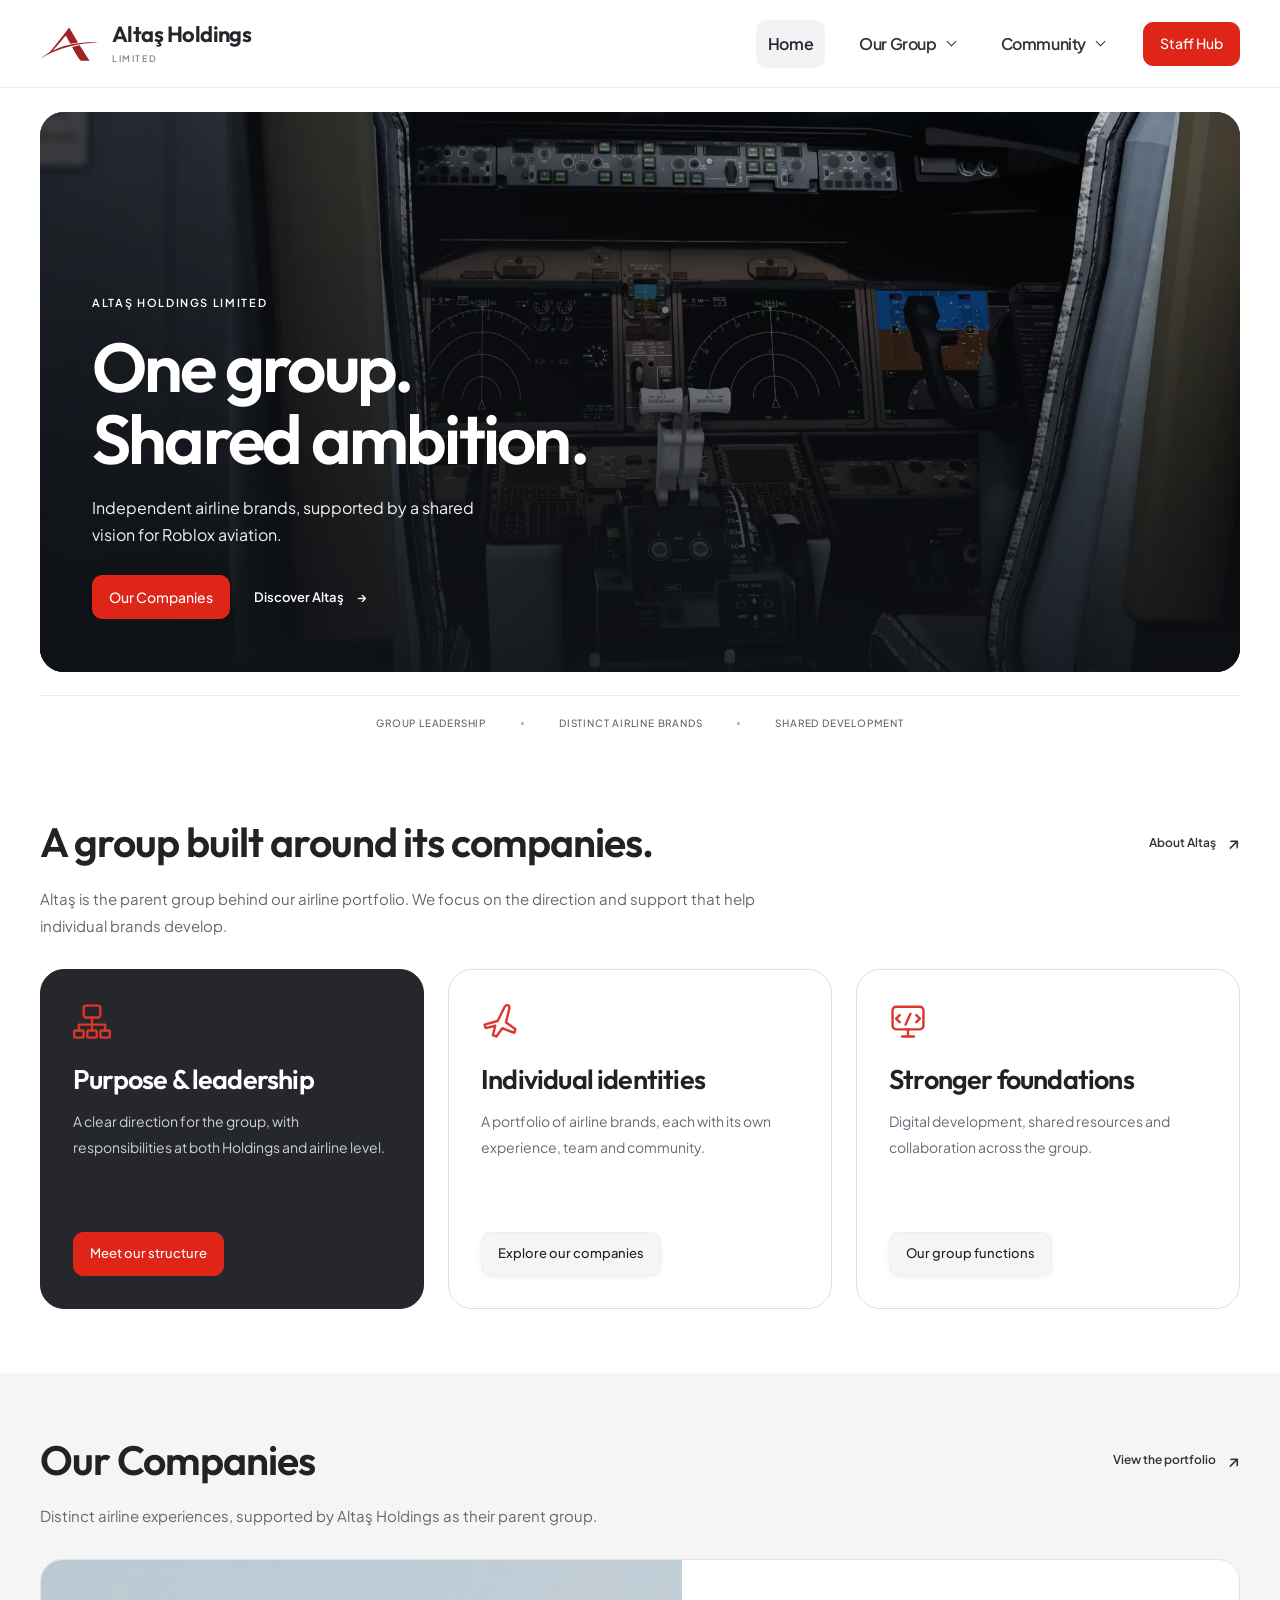
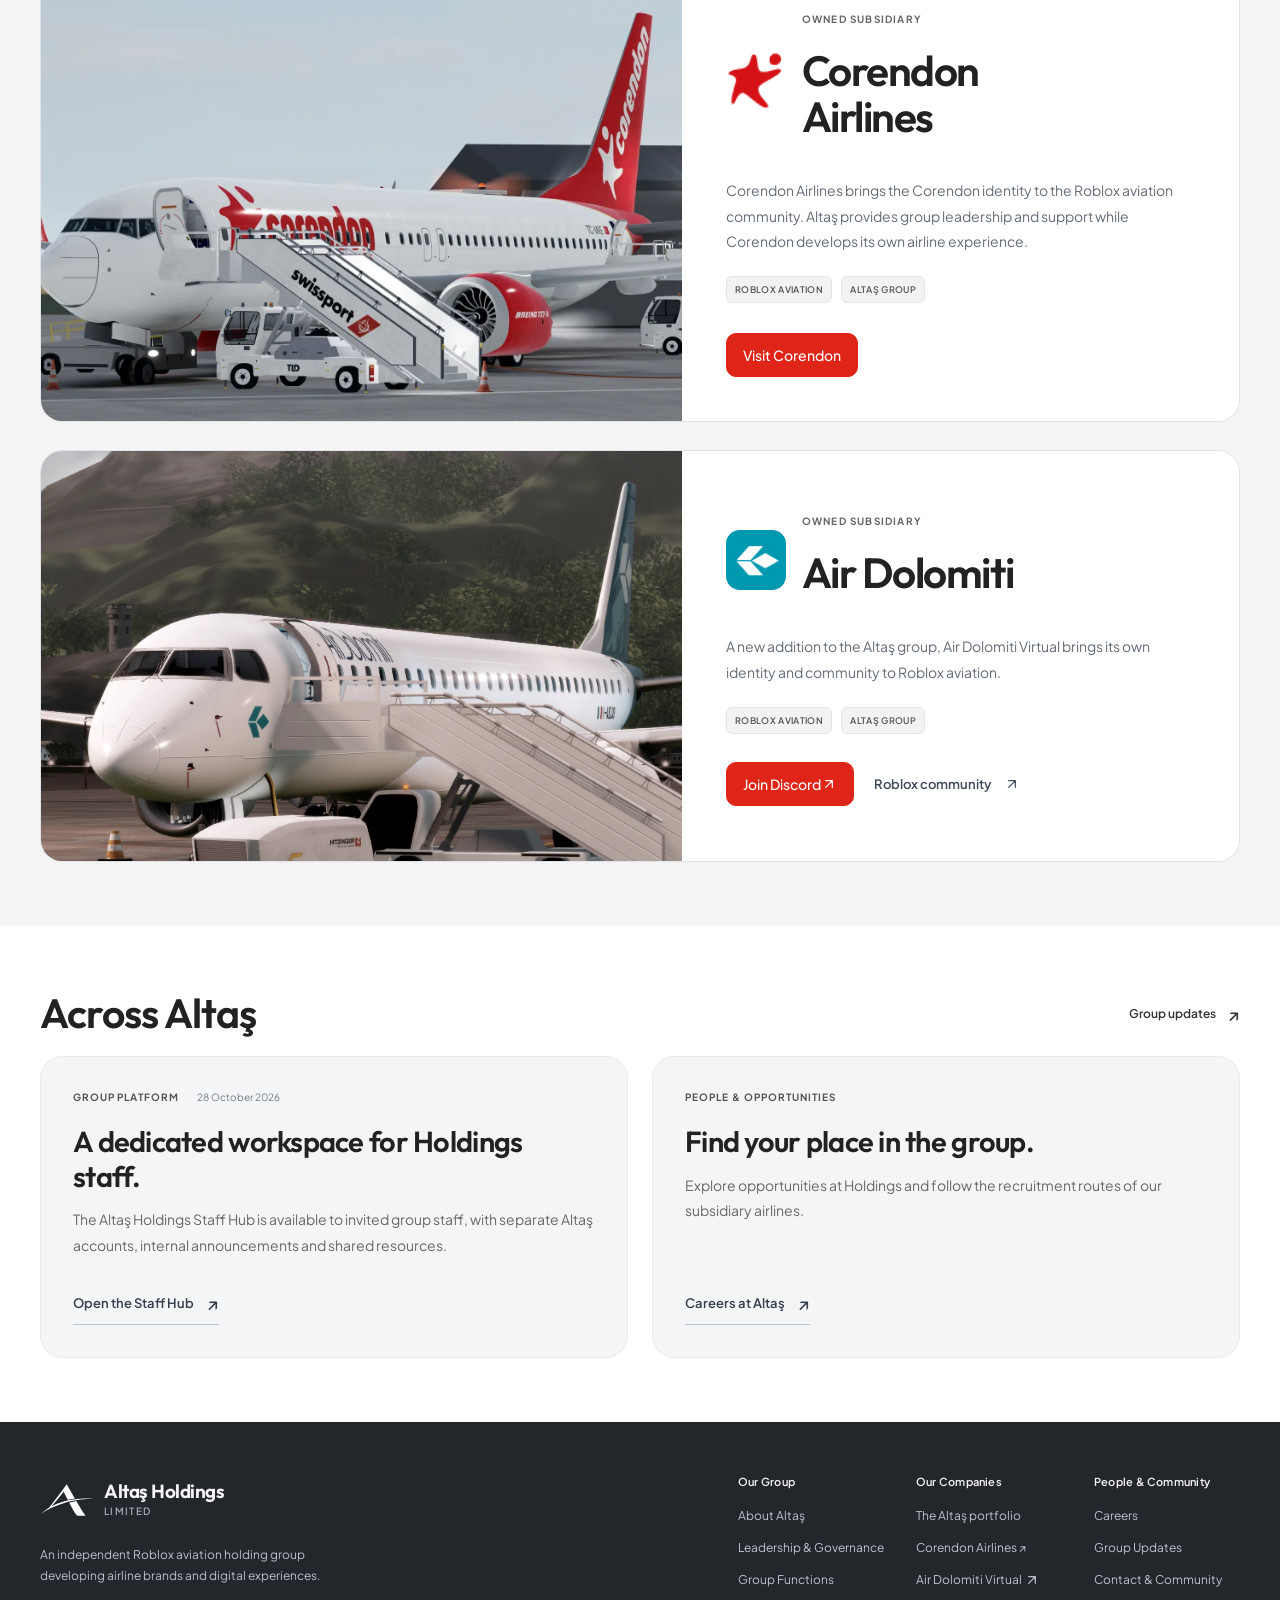
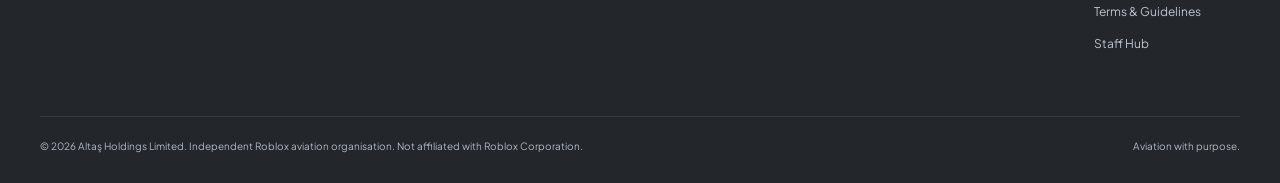
==== commit dd0a4681: "Use Corendon Airlines as the subsidiary name across the Altaş public website" ====
--- a/index.html
+++ b/index.html
@@ -754,8 +754,8 @@
 <details class="mobile-nav-group"><summary>Community <span class="nav-chevron" aria-hidden="true"></span></summary><div class="mobile-nav-children"><a href="#/careers">Careers</a><a href="#/newsroom">Group Updates</a><a href="#/community">Contact &amp; Community</a><a href="#/terms">Terms &amp; Guidelines</a><a href="https://discord.gg/x4BvvNmuZW" target="_blank" rel="noopener noreferrer">Discord Community ↗</a></div></details>
 <a class="btn nav-staff" href="/staff/">Open Staff Hub <span aria-hidden="true">↗</span></a></nav></header>
 <main id="main" tabindex="-1"><div class="view active" data-view="home"><section class="home-carousel shell" aria-label="Altaş group aviation gallery" aria-roledescription="carousel">
-<div class="carousel-frame is-current" data-slide-index="0" role="group" aria-roledescription="slide" aria-label="1 of 12" aria-hidden="false"><img src="/assets/gallery-1-original.webp" alt="The flight deck and controls of a Corendon Airlines Roblox aircraft" width="1920" height="1080" fetchpriority="high" decoding="async"></div>
-<div class="carousel-frame" data-slide-index="1" role="group" aria-roledescription="slide" aria-label="2 of 12" aria-hidden="true"><img src="/assets/fleet-original.webp" alt="Corendon Airlines Roblox aircraft with ground service vehicles in daylight" width="1920" height="1080" decoding="async"></div>
+<div class="carousel-frame is-current" data-slide-index="0" role="group" aria-roledescription="slide" aria-label="1 of 12" aria-hidden="false"><img src="/assets/gallery-1-original.webp" alt="The flight deck and controls of a Corendon Airlines aircraft" width="1920" height="1080" fetchpriority="high" decoding="async"></div>
+<div class="carousel-frame" data-slide-index="1" role="group" aria-roledescription="slide" aria-label="2 of 12" aria-hidden="true"><img src="/assets/fleet-original.webp" alt="Corendon Airlines aircraft with ground service vehicles in daylight" width="1920" height="1080" decoding="async"></div>
 <div class="carousel-frame" data-slide-index="2" role="group" aria-roledescription="slide" aria-label="3 of 12" aria-hidden="true"><img src="/assets/gallery-3-original.webp" alt="Corendon aircraft viewed from the airport terminal at night" width="1920" height="1080" decoding="async"></div>
 <div class="carousel-frame" data-slide-index="3" role="group" aria-roledescription="slide" aria-label="4 of 12" aria-hidden="true"><img src="/assets/gallery-2-original.webp" alt="Corendon aircraft being prepared on the apron at night" width="1920" height="1077" decoding="async"></div>
 <div class="carousel-frame" data-slide-index="4" role="group" aria-roledescription="slide" aria-label="5 of 12" aria-hidden="true"><img src="/assets/gallery-6-original.webp" alt="The illuminated red Corendon tail at the airport" width="1920" height="1077" decoding="async"></div>
@@ -769,8 +769,8 @@
 <div class="carousel-shade" aria-hidden="true"></div><div class="carousel-copy"><span>ALTAŞ HOLDINGS LIMITED</span><h1>One group.<br>Shared ambition.</h1><p>Independent airline brands, supported by a shared vision for Roblox aviation.</p><div class="carousel-actions"><a class="studio-button" href="#/group">Our Companies <b aria-hidden="true">↗</b></a><a class="carousel-about" href="#/about">Discover Altaş <span aria-hidden="true">→</span></a></div></div>
 <button class="carousel-a11y-pause" id="carousel-pause" type="button" aria-label="Pause slideshow" aria-pressed="false">Pause slideshow</button></section><section class="studio-ticker" aria-label="Group focus"><div class="shell"><span>GROUP LEADERSHIP</span><i aria-hidden="true"></i><span>DISTINCT AIRLINE BRANDS</span><i aria-hidden="true"></i><span>SHARED DEVELOPMENT</span></div></section>
 <section class="group-section"><div class="shell"><div class="homepage-section-heading"><h2>A group built around its companies.</h2><a class="homepage-section-link" href="#/about">About Altaş <b aria-hidden="true">↗</b></a></div><p class="homepage-section-intro">Altaş is the parent group behind our airline portfolio. We focus on the direction and support that help individual brands develop.</p><div class="group-card-grid"><article class="group-card"><svg class="overview-icon" viewBox="0 0 32 32" fill="none" stroke="currentColor" stroke-width="1.7" stroke-linecap="round" stroke-linejoin="round" aria-hidden="true"><rect x="9" y="3" width="14" height="10" rx="2"/><path d="M16 13v6M5 19h22M5 19v5m11-5v5m11-5v5"/><rect x="1" y="24" width="8" height="6" rx="1"/><rect x="12" y="24" width="8" height="6" rx="1"/><rect x="23" y="24" width="8" height="6" rx="1"/></svg><span class="group-kicker">THE GROUP</span><h3>Purpose &amp; leadership</h3><p>A clear direction for the group, with responsibilities at both Holdings and airline level.</p><a class="group-text-link" href="#/approach">Meet our structure<span aria-hidden="true">↗</span></a></article><article class="group-card"><svg class="overview-icon" viewBox="0 0 32 32" fill="none" stroke="currentColor" stroke-width="1.7" stroke-linecap="round" stroke-linejoin="round" aria-hidden="true"><path d="m3 19 11-3 6-12c1-2 4-2 4 1l-3 12 8 6-1 3-10-4-5 7-3-1 2-8-8 2z"/></svg><span class="group-kicker">OUR COMPANIES</span><h3>Individual identities</h3><p>A portfolio of airline brands, each with its own experience, team and community.</p><a class="group-text-link" href="#/group">Explore our companies<span aria-hidden="true">↗</span></a></article><article class="group-card"><svg class="overview-icon" viewBox="0 0 32 32" fill="none" stroke="currentColor" stroke-width="1.7" stroke-linecap="round" stroke-linejoin="round" aria-hidden="true"><rect x="3" y="4" width="26" height="19" rx="3"/><path d="M11 29h10m-5-6v6M9 11l-3 3 3 3m14-6 3 3-3 3m-5-7-4 9"/></svg><span class="group-kicker">SHARED SUPPORT</span><h3>Stronger foundations</h3><p>Digital development, shared resources and collaboration across the group.</p><a class="group-text-link" href="#/services">Our group functions<span aria-hidden="true">↗</span></a></article></div></div></section>
-<section class="group-section group-section-soft"><div class="shell"><div class="homepage-section-heading"><h2>Our Companies</h2><a class="homepage-section-link" href="#/group">View the portfolio <b aria-hidden="true">↗</b></a></div><p class="homepage-section-intro">Distinct airline experiences, supported by Altaş Holdings as their parent group.</p><div class="group-company-list"><article class="studio-company group-company-card" aria-label="Corendon Airlines Roblox"><div class="studio-company-image" role="img" aria-label="Corendon Airlines Roblox aircraft"></div><div class="studio-company-text"><div class="company-identity"><img src="/assets/corendon-logo.svg" alt="Corendon Airlines Roblox logo" width="60" height="60" loading="lazy" decoding="async"><div><span>OWNED SUBSIDIARY</span><h3>Corendon<br>Airlines Roblox</h3></div></div><p>Corendon Airlines Roblox brings the Corendon identity to the Roblox aviation community. Altaş provides group leadership and support while Corendon develops its own airline experience.</p><div class="company-tags"><span>ROBLOX AVIATION</span><span>ALTAŞ GROUP</span></div><a class="studio-button" href="https://corendonvirtual.zone.id/" target="_blank" rel="noopener noreferrer">Visit Corendon <b aria-hidden="true">↗</b></a></div></article><article class="studio-company group-company-card air-dolomiti-company" aria-label="Air Dolomiti Virtual"><div class="studio-company-image air-dolomiti-image" role="img" aria-label="Air Dolomiti Virtual aircraft with boarding stairs and its teal logo on Roblox"></div><div class="studio-company-text"><div class="company-identity"><img src="/assets/air-dolomiti-logo.webp" alt="Air Dolomiti Virtual logo" width="60" height="60" loading="lazy" decoding="async"><div><span>OWNED SUBSIDIARY</span><h3>Air Dolomiti</h3></div></div><p>A new addition to the Altaş group, Air Dolomiti Virtual brings its own identity and community to Roblox aviation.</p><div class="company-tags"><span>ROBLOX AVIATION</span><span>ALTAŞ GROUP</span></div><div class="company-actions"><a class="studio-button" href="https://discord.gg/npy96cFRSn" target="_blank" rel="noopener noreferrer">Join Discord <svg class="company-external-icon" aria-hidden="true" viewBox="0 0 24 24" fill="none" stroke="currentColor" stroke-width="1.8" stroke-linecap="round" stroke-linejoin="round"><path d="M7 17 17 7M7 7h10v10"/></svg></a><a class="group-text-link" href="https://www.roblox.com/communities/34160155/Air-Dolomiti-Virtual#!/about" target="_blank" rel="noopener noreferrer">Roblox community <svg class="company-external-icon" aria-hidden="true" viewBox="0 0 24 24" fill="none" stroke="currentColor" stroke-width="1.8" stroke-linecap="round" stroke-linejoin="round"><path d="M7 17 17 7M7 7h10v10"/></svg></a></div></div></article></div></div></section>
-<section class="group-section"><div class="shell"><div class="homepage-section-heading"><h2>Across Altaş</h2><a class="homepage-section-link" href="#/newsroom">Group updates <b aria-hidden="true">↗</b></a></div><div class="group-two-grid"><article class="group-notice"><div class="notice-date"><span>GROUP PLATFORM</span><time datetime="2026-10-28">28 October 2026</time></div><h3>A dedicated workspace for Holdings staff.</h3><p>The Altaş Holdings Staff Hub is available to invited group staff, with separate Altaş accounts, internal announcements and shared resources.</p><a class="group-text-link" href="/staff/">Open the Staff Hub<span aria-hidden="true">↗</span></a></article><article class="group-card"><span class="group-kicker">PEOPLE &amp; OPPORTUNITIES</span><h3>Find your place in the group.</h3><p>Explore opportunities at Holdings and follow the recruitment routes of our subsidiary airlines.</p><a class="group-text-link" href="#/careers">Careers at Altaş<span aria-hidden="true">↗</span></a></article></div></div></section></div><div class="view" data-view="about"><section class="group-page-head"><div class="shell"><span class="group-kicker">ABOUT ALTAŞ</span><h1>A parent group.<br>A shared direction.</h1><p>Altaş Holdings Limited brings airline brands together within the Roblox aviation community.</p></div></section><section class="group-section"><div class="shell group-editorial"><span class="group-kicker">WHO WE ARE</span><div><h2>Built to support the brands<br>within our group.</h2><p>Altaş focuses on airline ownership, leadership and development. Our role is to give the group a clear direction and provide shared support where it helps our companies.</p><p>Our portfolio includes Corendon Airlines Roblox and Air Dolomiti Virtual. Each airline maintains its own identity, experience and community, with Altaş providing support at group level.</p><a class="group-text-link" href="#/group">Explore our companies <span aria-hidden="true">↗</span></a></div></div></section><section class="group-section group-section-soft"><div class="shell"><div class="group-section-title"><h2>What brings us together.</h2><p>Shared principles, with room for each airline to be itself.</p></div><div class="group-card-grid"><article class="group-card"><span class="group-kicker">01</span><h3>Identity</h3><p>Every company has its own brand, people and community.</p></article><article class="group-card"><span class="group-kicker">02</span><h3>Collaboration</h3><p>We share knowledge and resources where they help our airlines.</p></article><article class="group-card"><span class="group-kicker">03</span><h3>Development</h3><p>We support the foundations for consistent experiences and long-term growth.</p></article></div></div></section><section class="group-section"><div class="shell group-inline-cta"><div><span class="group-kicker">HOW WE WORK</span><h2>Clear roles. Shared ambition.</h2></div><a class="studio-button" href="#/approach">Leadership &amp; Governance <b aria-hidden="true">↗</b></a></div></section></div><div class="view" data-view="group"><section class="group-page-head"><div class="shell"><span class="group-kicker">OUR COMPANIES</span><h1>Distinct brands.<br>One Altaş group.</h1><p>Explore the companies owned and supported by Altaş Holdings.</p></div></section><section class="group-section"><div class="shell"><div class="group-company-list"><article class="studio-company group-company-card" aria-label="Corendon Airlines Roblox"><div class="studio-company-image" role="img" aria-label="Corendon Airlines Roblox aircraft"></div><div class="studio-company-text"><div class="company-identity"><img src="/assets/corendon-logo.svg" alt="Corendon Airlines Roblox logo" width="60" height="60" loading="lazy" decoding="async"><div><span>OWNED SUBSIDIARY</span><h3>Corendon<br>Airlines Roblox</h3></div></div><p>Corendon Airlines Roblox brings the Corendon identity to the Roblox aviation community. Altaş provides group leadership and support while Corendon develops its own airline experience.</p><div class="company-tags"><span>ROBLOX AVIATION</span><span>ALTAŞ GROUP</span></div><a class="studio-button" href="https://corendonvirtual.zone.id/" target="_blank" rel="noopener noreferrer">Visit Corendon <b aria-hidden="true">↗</b></a></div></article><article class="studio-company group-company-card air-dolomiti-company" aria-label="Air Dolomiti Virtual"><div class="studio-company-image air-dolomiti-image" role="img" aria-label="Air Dolomiti Virtual aircraft with boarding stairs and its teal logo on Roblox"></div><div class="studio-company-text"><div class="company-identity"><img src="/assets/air-dolomiti-logo.webp" alt="Air Dolomiti Virtual logo" width="60" height="60" loading="lazy" decoding="async"><div><span>OWNED SUBSIDIARY</span><h3>Air Dolomiti</h3></div></div><p>A new addition to the Altaş group, Air Dolomiti Virtual brings its own identity and community to Roblox aviation.</p><div class="company-tags"><span>ROBLOX AVIATION</span><span>ALTAŞ GROUP</span></div><div class="company-actions"><a class="studio-button" href="https://discord.gg/npy96cFRSn" target="_blank" rel="noopener noreferrer">Join Discord <svg class="company-external-icon" aria-hidden="true" viewBox="0 0 24 24" fill="none" stroke="currentColor" stroke-width="1.8" stroke-linecap="round" stroke-linejoin="round"><path d="M7 17 17 7M7 7h10v10"/></svg></a><a class="group-text-link" href="https://www.roblox.com/communities/34160155/Air-Dolomiti-Virtual#!/about" target="_blank" rel="noopener noreferrer">Roblox community <svg class="company-external-icon" aria-hidden="true" viewBox="0 0 24 24" fill="none" stroke="currentColor" stroke-width="1.8" stroke-linecap="round" stroke-linejoin="round"><path d="M7 17 17 7M7 7h10v10"/></svg></a></div></div></article></div></div></section><section class="group-section group-section-soft"><div class="shell"><div class="group-section-title"><h2>What it means to be part of Altaş.</h2></div><div class="group-card-grid"><article class="group-card"><span class="group-kicker">GROUP OWNERSHIP</span><h3>A clear relationship</h3><p>Our Companies lists owned subsidiaries. External airline partnerships remain separate from group ownership.</p></article><article class="group-card"><span class="group-kicker">AIRLINE IDENTITY</span><h3>Space to be individual</h3><p>Each subsidiary develops its own brand, experience and community.</p></article><article class="group-card"><span class="group-kicker">SHARED SUPPORT</span><h3>A stronger foundation</h3><p>Altaş supports its companies through group leadership and shared development.</p></article></div></div></section></div><div class="view" data-view="services"><section class="group-page-head"><div class="shell"><span class="group-kicker">GROUP FUNCTIONS</span><h1>Support across<br>the Altaş group.</h1><p>Shared functions that support our airline companies and their development.</p></div></section><section class="group-section"><div class="shell"><div class="group-card-grid"><article class="group-card"><span class="group-kicker">LEADERSHIP</span><h3>Group direction</h3><p>Planning and oversight for the companies within Altaş, with clear responsibilities for group and airline teams.</p></article><article class="group-card"><span class="group-kicker">DIGITAL</span><h3>Platforms &amp; tools</h3><p>Websites, staff platforms and digital experiences that support the work of our group.</p></article><article class="group-card"><span class="group-kicker">COLLABORATION</span><h3>Knowledge &amp; resources</h3><p>Shared guidance and collaboration while respecting each airline’s individual operations.</p></article></div><div class="group-inline-note"><h2>Working together, at the right level.</h2><p>Holdings provides shared direction and support. Our subsidiaries remain responsible for their own airline experiences and communities.</p><a class="group-text-link" href="#/approach">Leadership &amp; Governance <span aria-hidden="true">↗</span></a></div></div></section></div><div class="view" data-view="approach"><section class="group-page-head"><div class="shell"><span class="group-kicker">LEADERSHIP & GOVERNANCE</span><h1>Clear responsibility.<br>Shared direction.</h1><p>How leadership and responsibilities fit together across Altaş Holdings and its airline companies.</p></div></section><section class="group-section"><div class="shell"><div class="group-section-title"><h2>Our leadership structure</h2><p>Group leadership sets the direction. Airline leadership develops each company’s experience.</p></div><div class="group-two-grid"><article class="group-card"><span class="group-kicker">HOLDINGS</span><h3>Group CEO’s Office</h3><p>Provides direction for Altaş Holdings, oversees group decisions and manages access to the Holdings staff platform.</p></article><article class="group-card"><span class="group-kicker">OUR COMPANIES</span><h3>Subsidiary leadership</h3><p>Each airline’s management looks after its own day-to-day experience, team and community, supported by Holdings.</p></article></div></div></section><section class="group-section group-section-soft"><div class="shell"><div class="group-section-title"><h2>Our group principles</h2></div><div class="group-principles"><article><span>01</span><div><h3>Clear ownership</h3><p>We distinguish owned subsidiaries from independent partners.</p></div></article><article><span>02</span><div><h3>Distinct identities</h3><p>Each airline keeps its own brand and community within the group.</p></div></article><article><span>03</span><div><h3>Appropriate access</h3><p>Holdings staff use individual Altaş accounts, with access managed by the Group CEO.</p></div></article></div></div></section></div><div class="view" data-view="careers"><section class="group-page-head"><div class="shell"><span class="group-kicker">CAREERS</span><h1>People behind<br>our shared ambition.</h1><p>Explore opportunities at Altaş Holdings and across our airline portfolio.</p></div></section><section class="group-section"><div class="shell group-two-grid"><article class="group-card"><span class="group-kicker">ALTAŞ HOLDINGS</span><h2>Group opportunities</h2><span class="group-status">No group vacancies currently advertised</span><p>There are currently no Holdings vacancies listed on this website. Future group opportunities will be announced through our official community.</p><a class="group-text-link" href="#/community">Contact the group <span aria-hidden="true">↗</span></a></article><article class="group-card"><span class="group-kicker">OUR SUBSIDIARIES</span><h2>Airline careers</h2><p>Each airline manages its own recruitment. Explore the airlines in our portfolio to find their communities and recruitment information.</p><div class="subsidiary-career-links"><a class="group-text-link" href="https://corendonvirtual.zone.id/#/apply" target="_blank" rel="noopener noreferrer">Corendon recruitment <span aria-hidden="true">↗</span></a><a class="group-text-link" href="https://discord.gg/npy96cFRSn" target="_blank" rel="noopener noreferrer">Air Dolomiti community <svg class="company-external-icon" aria-hidden="true" viewBox="0 0 24 24" fill="none" stroke="currentColor" stroke-width="1.8" stroke-linecap="round" stroke-linejoin="round"><path d="M7 17 17 7M7 7h10v10"/></svg></a></div></article></div></section><section class="group-section group-section-soft"><div class="shell group-inline-cta"><div><span class="group-kicker">ALREADY PART OF HOLDINGS?</span><h2>Your group workspace.</h2><p>The Staff Hub is for invited Altaş Holdings staff.</p></div><a class="studio-button" href="/staff/">Open Staff Hub <b aria-hidden="true">↗</b></a></div></section></div><div class="view" data-view="newsroom"><section class="group-page-head"><div class="shell"><span class="group-kicker">GROUP UPDATES</span><h1>The latest<br>from Altaş.</h1><p>Official notices and developments from Altaş Holdings.</p></div></section><section class="group-section"><div class="shell group-news-layout"><article class="group-notice"><div class="notice-date"><span>GROUP PLATFORM</span><time datetime="2026-10-28">28 October 2026</time></div><h3>A dedicated workspace for Holdings staff.</h3><p>The Altaş Holdings Staff Hub is available to invited group staff, with separate Altaş accounts, internal announcements and shared resources.</p><a class="group-text-link" href="/staff/">Open the Staff Hub<span aria-hidden="true">↗</span></a></article><aside class="group-card"><span class="group-kicker">OUR COMMUNITY</span><h2>Keep in touch.</h2><p>Our official Discord community is the place to follow group conversations and community announcements.</p><a class="group-text-link" href="https://discord.gg/x4BvvNmuZW" target="_blank" rel="noopener noreferrer">Join our Discord <span aria-hidden="true">↗</span></a></aside></div></section></div><div class="view" data-view="community"><section class="group-page-head"><div class="shell"><span class="group-kicker">CONTACT & COMMUNITY</span><h1>Connect with<br>Altaş Holdings.</h1><p>For group enquiries, community conversations and opportunities to work together.</p></div></section><section class="group-section"><div class="shell group-two-grid"><article class="group-card"><span class="group-kicker">GROUP ENQUIRIES</span><h3>Speak with the group.</h3><p>Use our official Discord community to contact Altaş Holdings about group matters and collaboration.</p><a class="group-text-link" href="https://discord.gg/x4BvvNmuZW">Open our Discord<span aria-hidden="true">↗</span></a></article><article class="group-card"><span class="group-kicker">AIRLINE ENQUIRIES</span><h3>Contact your airline.</h3><p>For flight, booking or airline recruitment enquiries, visit the relevant subsidiary’s own website or community.</p><a class="group-text-link" href="#/group">Find our companies<span aria-hidden="true">↗</span></a></article></div></section><section class="group-section group-section-soft"><div class="shell group-inline-cta"><div><span class="group-kicker">GROUP STAFF</span><h2>A dedicated home for Holdings.</h2><p>Sign in with your individual Altaş account to access internal resources.</p></div><a class="studio-button" href="/staff/">Open Staff Hub <b aria-hidden="true">↗</b></a></div></section></div><div class="view" data-view="terms"><section class="group-page-head"><div class="shell"><span class="group-kicker">TERMS OF SERVICE</span><h1>Terms &amp; Community<br>Guidelines.</h1><p>Corporate Affairs · Official Server Regulations</p></div></section><section class="group-section"><div class="shell terms-content"><p class="terms-intro">Welcome to the official community of <strong>Altaş Holdings Limited</strong>. To maintain our standards, all members are expected to observe the following guidelines.</p><h2 class="terms-section-title">Community Guidelines</h2><ol class="guideline-list" role="list"><li class="guideline-item" role="listitem"><span class="guideline-number" aria-hidden="true">01</span><div><h3>Respect &amp; Conduct</h3><p>Treat everyone respectfully. Harassment, discrimination, bullying and personal attacks are prohibited.</p></div></li><li class="guideline-item" role="listitem"><span class="guideline-number" aria-hidden="true">02</span><div><h3>Professionalism</h3><p>Maintain appropriate language, behaviour and communication throughout the community.</p></div></li><li class="guideline-item" role="listitem"><span class="guideline-number" aria-hidden="true">03</span><div><h3>Content Standards</h3><p>Offensive, explicit, discriminatory or otherwise inappropriate content is not permitted.</p></div></li><li class="guideline-item" role="listitem"><span class="guideline-number" aria-hidden="true">04</span><div><h3>Spam &amp; Disruption</h3><p>Avoid excessive mentions, flooding, trolling and disruptive behaviour.</p></div></li><li class="guideline-item" role="listitem"><span class="guideline-number" aria-hidden="true">05</span><div><h3>Channel Organisation</h3><p>Keep conversations relevant to their designated channels.</p></div></li><li class="guideline-item" role="listitem"><span class="guideline-number" aria-hidden="true">06</span><div><h3>Staff &amp; Leadership</h3><p>Follow reasonable instructions from authorised staff and executive management.</p></div></li><li class="guideline-item" role="listitem"><span class="guideline-number" aria-hidden="true">07</span><div><h3>Identity &amp; Privacy</h3><p>Impersonation and unauthorised sharing of private or confidential information are prohibited.</p></div></li><li class="guideline-item" role="listitem"><span class="guideline-number" aria-hidden="true">08</span><div><h3>Advertising</h3><p>External promotions, advertisements and recruitment require prior approval.</p></div></li><li class="guideline-item" role="listitem"><span class="guideline-number" aria-hidden="true">09</span><div><h3>Community Integrity</h3><p>Conduct that threatens the safety, reputation or wellbeing of our community is not tolerated.</p></div></li></ol><section class="terms-enforcement" aria-labelledby="enforcement-title"><h2 id="enforcement-title">Enforcement &amp; Compliance</h2><p>Violations may result in warnings, timeouts, restricted access or removal, depending on severity.</p></section><p class="terms-agreement">By participating, you agree to these guidelines and <a href="https://discord.com/terms" target="_blank" rel="noopener noreferrer">Discord’s Terms of Service<svg class="company-external-icon" aria-hidden="true" viewBox="0 0 24 24" fill="none" stroke="currentColor" stroke-width="1.8" stroke-linecap="round" stroke-linejoin="round"><path d="M7 17 17 7M7 7h10v10"/></svg></a>.</p><p class="terms-principles">Professionalism <span aria-hidden="true">·</span> Integrity <span aria-hidden="true">·</span> Excellence</p></div></section></div></main><footer class="site-footer"><div class="shell"><div class="footer-top"><div class="footer-brand"><a class="wordmark" href="#/home"><img src="/assets/atlas-logo.svg" alt="Altaş Holdings emblem"><span><strong>Altaş Holdings</strong><small>LIMITED</small></span></a><p>An independent Roblox aviation holding group developing airline brands and digital experiences.</p></div><nav class="group-footer-nav" aria-label="Footer navigation"><div><h3>Our Group</h3><a href="#/about">About Altaş</a><a href="#/approach">Leadership &amp; Governance</a><a href="#/services">Group Functions</a></div><div><h3>Our Companies</h3><a href="#/group">The Altaş portfolio</a><a href="https://corendonvirtual.zone.id/" target="_blank" rel="noopener noreferrer">Corendon Airlines Roblox ↗</a><a href="https://www.roblox.com/communities/34160155/Air-Dolomiti-Virtual#!/about" target="_blank" rel="noopener noreferrer">Air Dolomiti Virtual <svg class="company-external-icon" aria-hidden="true" viewBox="0 0 24 24" fill="none" stroke="currentColor" stroke-width="1.8" stroke-linecap="round" stroke-linejoin="round"><path d="M7 17 17 7M7 7h10v10"/></svg></a></div><div><h3>People &amp; Community</h3><a href="#/careers">Careers</a><a href="#/newsroom">Group Updates</a><a href="#/community">Contact &amp; Community</a><a href="#/terms">Terms &amp; Guidelines</a><a href="/staff/">Staff Hub</a></div></nav></div><div class="footer-bottom"><span>© <span id="year"></span> Altaş Holdings Limited. Independent Roblox aviation organisation. Not affiliated with Roblox Corporation.</span><span>Aviation with purpose.</span></div></div></footer>
+<section class="group-section group-section-soft"><div class="shell"><div class="homepage-section-heading"><h2>Our Companies</h2><a class="homepage-section-link" href="#/group">View the portfolio <b aria-hidden="true">↗</b></a></div><p class="homepage-section-intro">Distinct airline experiences, supported by Altaş Holdings as their parent group.</p><div class="group-company-list"><article class="studio-company group-company-card" aria-label="Corendon Airlines"><div class="studio-company-image" role="img" aria-label="Corendon Airlines aircraft"></div><div class="studio-company-text"><div class="company-identity"><img src="/assets/corendon-logo.svg" alt="Corendon Airlines logo" width="60" height="60" loading="lazy" decoding="async"><div><span>OWNED SUBSIDIARY</span><h3>Corendon<br>Airlines</h3></div></div><p>Corendon Airlines brings the Corendon identity to the Roblox aviation community. Altaş provides group leadership and support while Corendon develops its own airline experience.</p><div class="company-tags"><span>ROBLOX AVIATION</span><span>ALTAŞ GROUP</span></div><a class="studio-button" href="https://corendonvirtual.zone.id/" target="_blank" rel="noopener noreferrer">Visit Corendon <b aria-hidden="true">↗</b></a></div></article><article class="studio-company group-company-card air-dolomiti-company" aria-label="Air Dolomiti Virtual"><div class="studio-company-image air-dolomiti-image" role="img" aria-label="Air Dolomiti Virtual aircraft with boarding stairs and its teal logo on Roblox"></div><div class="studio-company-text"><div class="company-identity"><img src="/assets/air-dolomiti-logo.webp" alt="Air Dolomiti Virtual logo" width="60" height="60" loading="lazy" decoding="async"><div><span>OWNED SUBSIDIARY</span><h3>Air Dolomiti</h3></div></div><p>A new addition to the Altaş group, Air Dolomiti Virtual brings its own identity and community to Roblox aviation.</p><div class="company-tags"><span>ROBLOX AVIATION</span><span>ALTAŞ GROUP</span></div><div class="company-actions"><a class="studio-button" href="https://discord.gg/npy96cFRSn" target="_blank" rel="noopener noreferrer">Join Discord <svg class="company-external-icon" aria-hidden="true" viewBox="0 0 24 24" fill="none" stroke="currentColor" stroke-width="1.8" stroke-linecap="round" stroke-linejoin="round"><path d="M7 17 17 7M7 7h10v10"/></svg></a><a class="group-text-link" href="https://www.roblox.com/communities/34160155/Air-Dolomiti-Virtual#!/about" target="_blank" rel="noopener noreferrer">Roblox community <svg class="company-external-icon" aria-hidden="true" viewBox="0 0 24 24" fill="none" stroke="currentColor" stroke-width="1.8" stroke-linecap="round" stroke-linejoin="round"><path d="M7 17 17 7M7 7h10v10"/></svg></a></div></div></article></div></div></section>
+<section class="group-section"><div class="shell"><div class="homepage-section-heading"><h2>Across Altaş</h2><a class="homepage-section-link" href="#/newsroom">Group updates <b aria-hidden="true">↗</b></a></div><div class="group-two-grid"><article class="group-notice"><div class="notice-date"><span>GROUP PLATFORM</span><time datetime="2026-10-28">28 October 2026</time></div><h3>A dedicated workspace for Holdings staff.</h3><p>The Altaş Holdings Staff Hub is available to invited group staff, with separate Altaş accounts, internal announcements and shared resources.</p><a class="group-text-link" href="/staff/">Open the Staff Hub<span aria-hidden="true">↗</span></a></article><article class="group-card"><span class="group-kicker">PEOPLE &amp; OPPORTUNITIES</span><h3>Find your place in the group.</h3><p>Explore opportunities at Holdings and follow the recruitment routes of our subsidiary airlines.</p><a class="group-text-link" href="#/careers">Careers at Altaş<span aria-hidden="true">↗</span></a></article></div></div></section></div><div class="view" data-view="about"><section class="group-page-head"><div class="shell"><span class="group-kicker">ABOUT ALTAŞ</span><h1>A parent group.<br>A shared direction.</h1><p>Altaş Holdings Limited brings airline brands together within the Roblox aviation community.</p></div></section><section class="group-section"><div class="shell group-editorial"><span class="group-kicker">WHO WE ARE</span><div><h2>Built to support the brands<br>within our group.</h2><p>Altaş focuses on airline ownership, leadership and development. Our role is to give the group a clear direction and provide shared support where it helps our companies.</p><p>Our portfolio includes Corendon Airlines and Air Dolomiti Virtual. Each airline maintains its own identity, experience and community, with Altaş providing support at group level.</p><a class="group-text-link" href="#/group">Explore our companies <span aria-hidden="true">↗</span></a></div></div></section><section class="group-section group-section-soft"><div class="shell"><div class="group-section-title"><h2>What brings us together.</h2><p>Shared principles, with room for each airline to be itself.</p></div><div class="group-card-grid"><article class="group-card"><span class="group-kicker">01</span><h3>Identity</h3><p>Every company has its own brand, people and community.</p></article><article class="group-card"><span class="group-kicker">02</span><h3>Collaboration</h3><p>We share knowledge and resources where they help our airlines.</p></article><article class="group-card"><span class="group-kicker">03</span><h3>Development</h3><p>We support the foundations for consistent experiences and long-term growth.</p></article></div></div></section><section class="group-section"><div class="shell group-inline-cta"><div><span class="group-kicker">HOW WE WORK</span><h2>Clear roles. Shared ambition.</h2></div><a class="studio-button" href="#/approach">Leadership &amp; Governance <b aria-hidden="true">↗</b></a></div></section></div><div class="view" data-view="group"><section class="group-page-head"><div class="shell"><span class="group-kicker">OUR COMPANIES</span><h1>Distinct brands.<br>One Altaş group.</h1><p>Explore the companies owned and supported by Altaş Holdings.</p></div></section><section class="group-section"><div class="shell"><div class="group-company-list"><article class="studio-company group-company-card" aria-label="Corendon Airlines"><div class="studio-company-image" role="img" aria-label="Corendon Airlines aircraft"></div><div class="studio-company-text"><div class="company-identity"><img src="/assets/corendon-logo.svg" alt="Corendon Airlines logo" width="60" height="60" loading="lazy" decoding="async"><div><span>OWNED SUBSIDIARY</span><h3>Corendon<br>Airlines</h3></div></div><p>Corendon Airlines brings the Corendon identity to the Roblox aviation community. Altaş provides group leadership and support while Corendon develops its own airline experience.</p><div class="company-tags"><span>ROBLOX AVIATION</span><span>ALTAŞ GROUP</span></div><a class="studio-button" href="https://corendonvirtual.zone.id/" target="_blank" rel="noopener noreferrer">Visit Corendon <b aria-hidden="true">↗</b></a></div></article><article class="studio-company group-company-card air-dolomiti-company" aria-label="Air Dolomiti Virtual"><div class="studio-company-image air-dolomiti-image" role="img" aria-label="Air Dolomiti Virtual aircraft with boarding stairs and its teal logo on Roblox"></div><div class="studio-company-text"><div class="company-identity"><img src="/assets/air-dolomiti-logo.webp" alt="Air Dolomiti Virtual logo" width="60" height="60" loading="lazy" decoding="async"><div><span>OWNED SUBSIDIARY</span><h3>Air Dolomiti</h3></div></div><p>A new addition to the Altaş group, Air Dolomiti Virtual brings its own identity and community to Roblox aviation.</p><div class="company-tags"><span>ROBLOX AVIATION</span><span>ALTAŞ GROUP</span></div><div class="company-actions"><a class="studio-button" href="https://discord.gg/npy96cFRSn" target="_blank" rel="noopener noreferrer">Join Discord <svg class="company-external-icon" aria-hidden="true" viewBox="0 0 24 24" fill="none" stroke="currentColor" stroke-width="1.8" stroke-linecap="round" stroke-linejoin="round"><path d="M7 17 17 7M7 7h10v10"/></svg></a><a class="group-text-link" href="https://www.roblox.com/communities/34160155/Air-Dolomiti-Virtual#!/about" target="_blank" rel="noopener noreferrer">Roblox community <svg class="company-external-icon" aria-hidden="true" viewBox="0 0 24 24" fill="none" stroke="currentColor" stroke-width="1.8" stroke-linecap="round" stroke-linejoin="round"><path d="M7 17 17 7M7 7h10v10"/></svg></a></div></div></article></div></div></section><section class="group-section group-section-soft"><div class="shell"><div class="group-section-title"><h2>What it means to be part of Altaş.</h2></div><div class="group-card-grid"><article class="group-card"><span class="group-kicker">GROUP OWNERSHIP</span><h3>A clear relationship</h3><p>Our Companies lists owned subsidiaries. External airline partnerships remain separate from group ownership.</p></article><article class="group-card"><span class="group-kicker">AIRLINE IDENTITY</span><h3>Space to be individual</h3><p>Each subsidiary develops its own brand, experience and community.</p></article><article class="group-card"><span class="group-kicker">SHARED SUPPORT</span><h3>A stronger foundation</h3><p>Altaş supports its companies through group leadership and shared development.</p></article></div></div></section></div><div class="view" data-view="services"><section class="group-page-head"><div class="shell"><span class="group-kicker">GROUP FUNCTIONS</span><h1>Support across<br>the Altaş group.</h1><p>Shared functions that support our airline companies and their development.</p></div></section><section class="group-section"><div class="shell"><div class="group-card-grid"><article class="group-card"><span class="group-kicker">LEADERSHIP</span><h3>Group direction</h3><p>Planning and oversight for the companies within Altaş, with clear responsibilities for group and airline teams.</p></article><article class="group-card"><span class="group-kicker">DIGITAL</span><h3>Platforms &amp; tools</h3><p>Websites, staff platforms and digital experiences that support the work of our group.</p></article><article class="group-card"><span class="group-kicker">COLLABORATION</span><h3>Knowledge &amp; resources</h3><p>Shared guidance and collaboration while respecting each airline’s individual operations.</p></article></div><div class="group-inline-note"><h2>Working together, at the right level.</h2><p>Holdings provides shared direction and support. Our subsidiaries remain responsible for their own airline experiences and communities.</p><a class="group-text-link" href="#/approach">Leadership &amp; Governance <span aria-hidden="true">↗</span></a></div></div></section></div><div class="view" data-view="approach"><section class="group-page-head"><div class="shell"><span class="group-kicker">LEADERSHIP & GOVERNANCE</span><h1>Clear responsibility.<br>Shared direction.</h1><p>How leadership and responsibilities fit together across Altaş Holdings and its airline companies.</p></div></section><section class="group-section"><div class="shell"><div class="group-section-title"><h2>Our leadership structure</h2><p>Group leadership sets the direction. Airline leadership develops each company’s experience.</p></div><div class="group-two-grid"><article class="group-card"><span class="group-kicker">HOLDINGS</span><h3>Group CEO’s Office</h3><p>Provides direction for Altaş Holdings, oversees group decisions and manages access to the Holdings staff platform.</p></article><article class="group-card"><span class="group-kicker">OUR COMPANIES</span><h3>Subsidiary leadership</h3><p>Each airline’s management looks after its own day-to-day experience, team and community, supported by Holdings.</p></article></div></div></section><section class="group-section group-section-soft"><div class="shell"><div class="group-section-title"><h2>Our group principles</h2></div><div class="group-principles"><article><span>01</span><div><h3>Clear ownership</h3><p>We distinguish owned subsidiaries from independent partners.</p></div></article><article><span>02</span><div><h3>Distinct identities</h3><p>Each airline keeps its own brand and community within the group.</p></div></article><article><span>03</span><div><h3>Appropriate access</h3><p>Holdings staff use individual Altaş accounts, with access managed by the Group CEO.</p></div></article></div></div></section></div><div class="view" data-view="careers"><section class="group-page-head"><div class="shell"><span class="group-kicker">CAREERS</span><h1>People behind<br>our shared ambition.</h1><p>Explore opportunities at Altaş Holdings and across our airline portfolio.</p></div></section><section class="group-section"><div class="shell group-two-grid"><article class="group-card"><span class="group-kicker">ALTAŞ HOLDINGS</span><h2>Group opportunities</h2><span class="group-status">No group vacancies currently advertised</span><p>There are currently no Holdings vacancies listed on this website. Future group opportunities will be announced through our official community.</p><a class="group-text-link" href="#/community">Contact the group <span aria-hidden="true">↗</span></a></article><article class="group-card"><span class="group-kicker">OUR SUBSIDIARIES</span><h2>Airline careers</h2><p>Each airline manages its own recruitment. Explore the airlines in our portfolio to find their communities and recruitment information.</p><div class="subsidiary-career-links"><a class="group-text-link" href="https://corendonvirtual.zone.id/#/apply" target="_blank" rel="noopener noreferrer">Corendon recruitment <span aria-hidden="true">↗</span></a><a class="group-text-link" href="https://discord.gg/npy96cFRSn" target="_blank" rel="noopener noreferrer">Air Dolomiti community <svg class="company-external-icon" aria-hidden="true" viewBox="0 0 24 24" fill="none" stroke="currentColor" stroke-width="1.8" stroke-linecap="round" stroke-linejoin="round"><path d="M7 17 17 7M7 7h10v10"/></svg></a></div></article></div></section><section class="group-section group-section-soft"><div class="shell group-inline-cta"><div><span class="group-kicker">ALREADY PART OF HOLDINGS?</span><h2>Your group workspace.</h2><p>The Staff Hub is for invited Altaş Holdings staff.</p></div><a class="studio-button" href="/staff/">Open Staff Hub <b aria-hidden="true">↗</b></a></div></section></div><div class="view" data-view="newsroom"><section class="group-page-head"><div class="shell"><span class="group-kicker">GROUP UPDATES</span><h1>The latest<br>from Altaş.</h1><p>Official notices and developments from Altaş Holdings.</p></div></section><section class="group-section"><div class="shell group-news-layout"><article class="group-notice"><div class="notice-date"><span>GROUP PLATFORM</span><time datetime="2026-10-28">28 October 2026</time></div><h3>A dedicated workspace for Holdings staff.</h3><p>The Altaş Holdings Staff Hub is available to invited group staff, with separate Altaş accounts, internal announcements and shared resources.</p><a class="group-text-link" href="/staff/">Open the Staff Hub<span aria-hidden="true">↗</span></a></article><aside class="group-card"><span class="group-kicker">OUR COMMUNITY</span><h2>Keep in touch.</h2><p>Our official Discord community is the place to follow group conversations and community announcements.</p><a class="group-text-link" href="https://discord.gg/x4BvvNmuZW" target="_blank" rel="noopener noreferrer">Join our Discord <span aria-hidden="true">↗</span></a></aside></div></section></div><div class="view" data-view="community"><section class="group-page-head"><div class="shell"><span class="group-kicker">CONTACT & COMMUNITY</span><h1>Connect with<br>Altaş Holdings.</h1><p>For group enquiries, community conversations and opportunities to work together.</p></div></section><section class="group-section"><div class="shell group-two-grid"><article class="group-card"><span class="group-kicker">GROUP ENQUIRIES</span><h3>Speak with the group.</h3><p>Use our official Discord community to contact Altaş Holdings about group matters and collaboration.</p><a class="group-text-link" href="https://discord.gg/x4BvvNmuZW">Open our Discord<span aria-hidden="true">↗</span></a></article><article class="group-card"><span class="group-kicker">AIRLINE ENQUIRIES</span><h3>Contact your airline.</h3><p>For flight, booking or airline recruitment enquiries, visit the relevant subsidiary’s own website or community.</p><a class="group-text-link" href="#/group">Find our companies<span aria-hidden="true">↗</span></a></article></div></section><section class="group-section group-section-soft"><div class="shell group-inline-cta"><div><span class="group-kicker">GROUP STAFF</span><h2>A dedicated home for Holdings.</h2><p>Sign in with your individual Altaş account to access internal resources.</p></div><a class="studio-button" href="/staff/">Open Staff Hub <b aria-hidden="true">↗</b></a></div></section></div><div class="view" data-view="terms"><section class="group-page-head"><div class="shell"><span class="group-kicker">TERMS OF SERVICE</span><h1>Terms &amp; Community<br>Guidelines.</h1><p>Corporate Affairs · Official Server Regulations</p></div></section><section class="group-section"><div class="shell terms-content"><p class="terms-intro">Welcome to the official community of <strong>Altaş Holdings Limited</strong>. To maintain our standards, all members are expected to observe the following guidelines.</p><h2 class="terms-section-title">Community Guidelines</h2><ol class="guideline-list" role="list"><li class="guideline-item" role="listitem"><span class="guideline-number" aria-hidden="true">01</span><div><h3>Respect &amp; Conduct</h3><p>Treat everyone respectfully. Harassment, discrimination, bullying and personal attacks are prohibited.</p></div></li><li class="guideline-item" role="listitem"><span class="guideline-number" aria-hidden="true">02</span><div><h3>Professionalism</h3><p>Maintain appropriate language, behaviour and communication throughout the community.</p></div></li><li class="guideline-item" role="listitem"><span class="guideline-number" aria-hidden="true">03</span><div><h3>Content Standards</h3><p>Offensive, explicit, discriminatory or otherwise inappropriate content is not permitted.</p></div></li><li class="guideline-item" role="listitem"><span class="guideline-number" aria-hidden="true">04</span><div><h3>Spam &amp; Disruption</h3><p>Avoid excessive mentions, flooding, trolling and disruptive behaviour.</p></div></li><li class="guideline-item" role="listitem"><span class="guideline-number" aria-hidden="true">05</span><div><h3>Channel Organisation</h3><p>Keep conversations relevant to their designated channels.</p></div></li><li class="guideline-item" role="listitem"><span class="guideline-number" aria-hidden="true">06</span><div><h3>Staff &amp; Leadership</h3><p>Follow reasonable instructions from authorised staff and executive management.</p></div></li><li class="guideline-item" role="listitem"><span class="guideline-number" aria-hidden="true">07</span><div><h3>Identity &amp; Privacy</h3><p>Impersonation and unauthorised sharing of private or confidential information are prohibited.</p></div></li><li class="guideline-item" role="listitem"><span class="guideline-number" aria-hidden="true">08</span><div><h3>Advertising</h3><p>External promotions, advertisements and recruitment require prior approval.</p></div></li><li class="guideline-item" role="listitem"><span class="guideline-number" aria-hidden="true">09</span><div><h3>Community Integrity</h3><p>Conduct that threatens the safety, reputation or wellbeing of our community is not tolerated.</p></div></li></ol><section class="terms-enforcement" aria-labelledby="enforcement-title"><h2 id="enforcement-title">Enforcement &amp; Compliance</h2><p>Violations may result in warnings, timeouts, restricted access or removal, depending on severity.</p></section><p class="terms-agreement">By participating, you agree to these guidelines and <a href="https://discord.com/terms" target="_blank" rel="noopener noreferrer">Discord’s Terms of Service<svg class="company-external-icon" aria-hidden="true" viewBox="0 0 24 24" fill="none" stroke="currentColor" stroke-width="1.8" stroke-linecap="round" stroke-linejoin="round"><path d="M7 17 17 7M7 7h10v10"/></svg></a>.</p><p class="terms-principles">Professionalism <span aria-hidden="true">·</span> Integrity <span aria-hidden="true">·</span> Excellence</p></div></section></div></main><footer class="site-footer"><div class="shell"><div class="footer-top"><div class="footer-brand"><a class="wordmark" href="#/home"><img src="/assets/atlas-logo.svg" alt="Altaş Holdings emblem"><span><strong>Altaş Holdings</strong><small>LIMITED</small></span></a><p>An independent Roblox aviation holding group developing airline brands and digital experiences.</p></div><nav class="group-footer-nav" aria-label="Footer navigation"><div><h3>Our Group</h3><a href="#/about">About Altaş</a><a href="#/approach">Leadership &amp; Governance</a><a href="#/services">Group Functions</a></div><div><h3>Our Companies</h3><a href="#/group">The Altaş portfolio</a><a href="https://corendonvirtual.zone.id/" target="_blank" rel="noopener noreferrer">Corendon Airlines ↗</a><a href="https://www.roblox.com/communities/34160155/Air-Dolomiti-Virtual#!/about" target="_blank" rel="noopener noreferrer">Air Dolomiti Virtual <svg class="company-external-icon" aria-hidden="true" viewBox="0 0 24 24" fill="none" stroke="currentColor" stroke-width="1.8" stroke-linecap="round" stroke-linejoin="round"><path d="M7 17 17 7M7 7h10v10"/></svg></a></div><div><h3>People &amp; Community</h3><a href="#/careers">Careers</a><a href="#/newsroom">Group Updates</a><a href="#/community">Contact &amp; Community</a><a href="#/terms">Terms &amp; Guidelines</a><a href="/staff/">Staff Hub</a></div></nav></div><div class="footer-bottom"><span>© <span id="year"></span> Altaş Holdings Limited. Independent Roblox aviation organisation. Not affiliated with Roblox Corporation.</span><span>Aviation with purpose.</span></div></div></footer>
 <script>
 (()=>{'use strict';document.getElementById('skip-main').addEventListener('click',event=>{event.preventDefault();document.getElementById('main').focus();});const routes=['home','about','group','services','approach','community','careers','newsroom','terms'];const titles={home:'Altaş Holdings Limited',about:'About Altaş',group:'Our Companies',services:'Group Functions',approach:'Leadership & Governance',community:'Contact & Community',careers:'Careers',newsroom:'Group Updates',terms:'Terms & Community Guidelines'};const toggle=document.getElementById('menu-toggle'),panel=document.getElementById('mobile-panel');document.getElementById('year').textContent=new Date().getFullYear();function closeMenu(){closeDropdowns();document.querySelectorAll('.mobile-nav-group').forEach(details=>{details.open=false});document.body.classList.remove('menu-open');toggle.setAttribute('aria-expanded','false');toggle.setAttribute('aria-label','Open navigation menu');panel.classList.remove('open');panel.setAttribute('aria-hidden','true')}function menu(){const open=toggle.getAttribute('aria-expanded')!=='true';document.body.classList.toggle('menu-open',open);toggle.setAttribute('aria-expanded',String(open));toggle.setAttribute('aria-label',open?'Close navigation menu':'Open navigation menu');panel.classList.toggle('open',open);panel.setAttribute('aria-hidden',String(!open))}toggle.addEventListener('click',menu);document.addEventListener('keydown',e=>{if(e.key==='Escape'){const trigger=document.querySelector('.nav-trigger[aria-expanded="true"]');closeMenu();if(trigger)trigger.focus()}});document.addEventListener('click',e=>{if(!e.target.closest('.site-header'))closeMenu()});
 const dropdownGroups=[...document.querySelectorAll('.nav-group')];
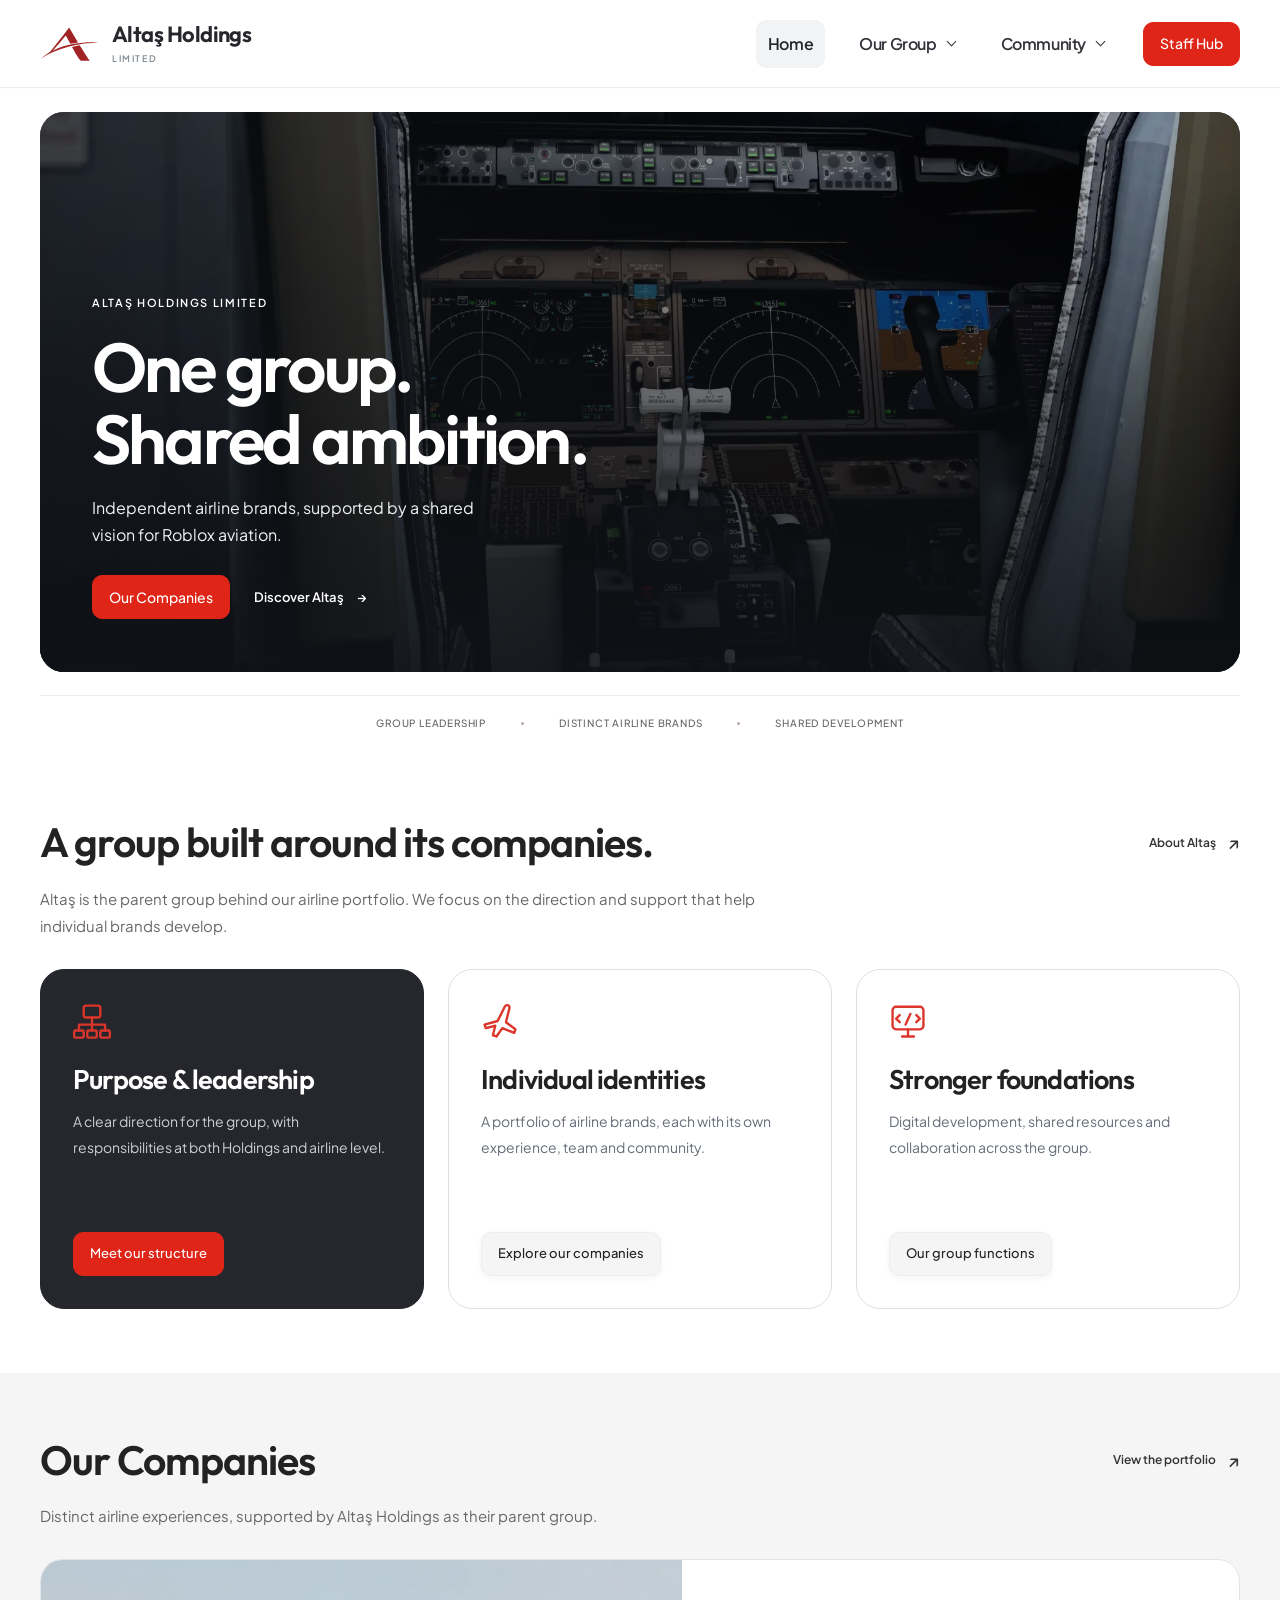
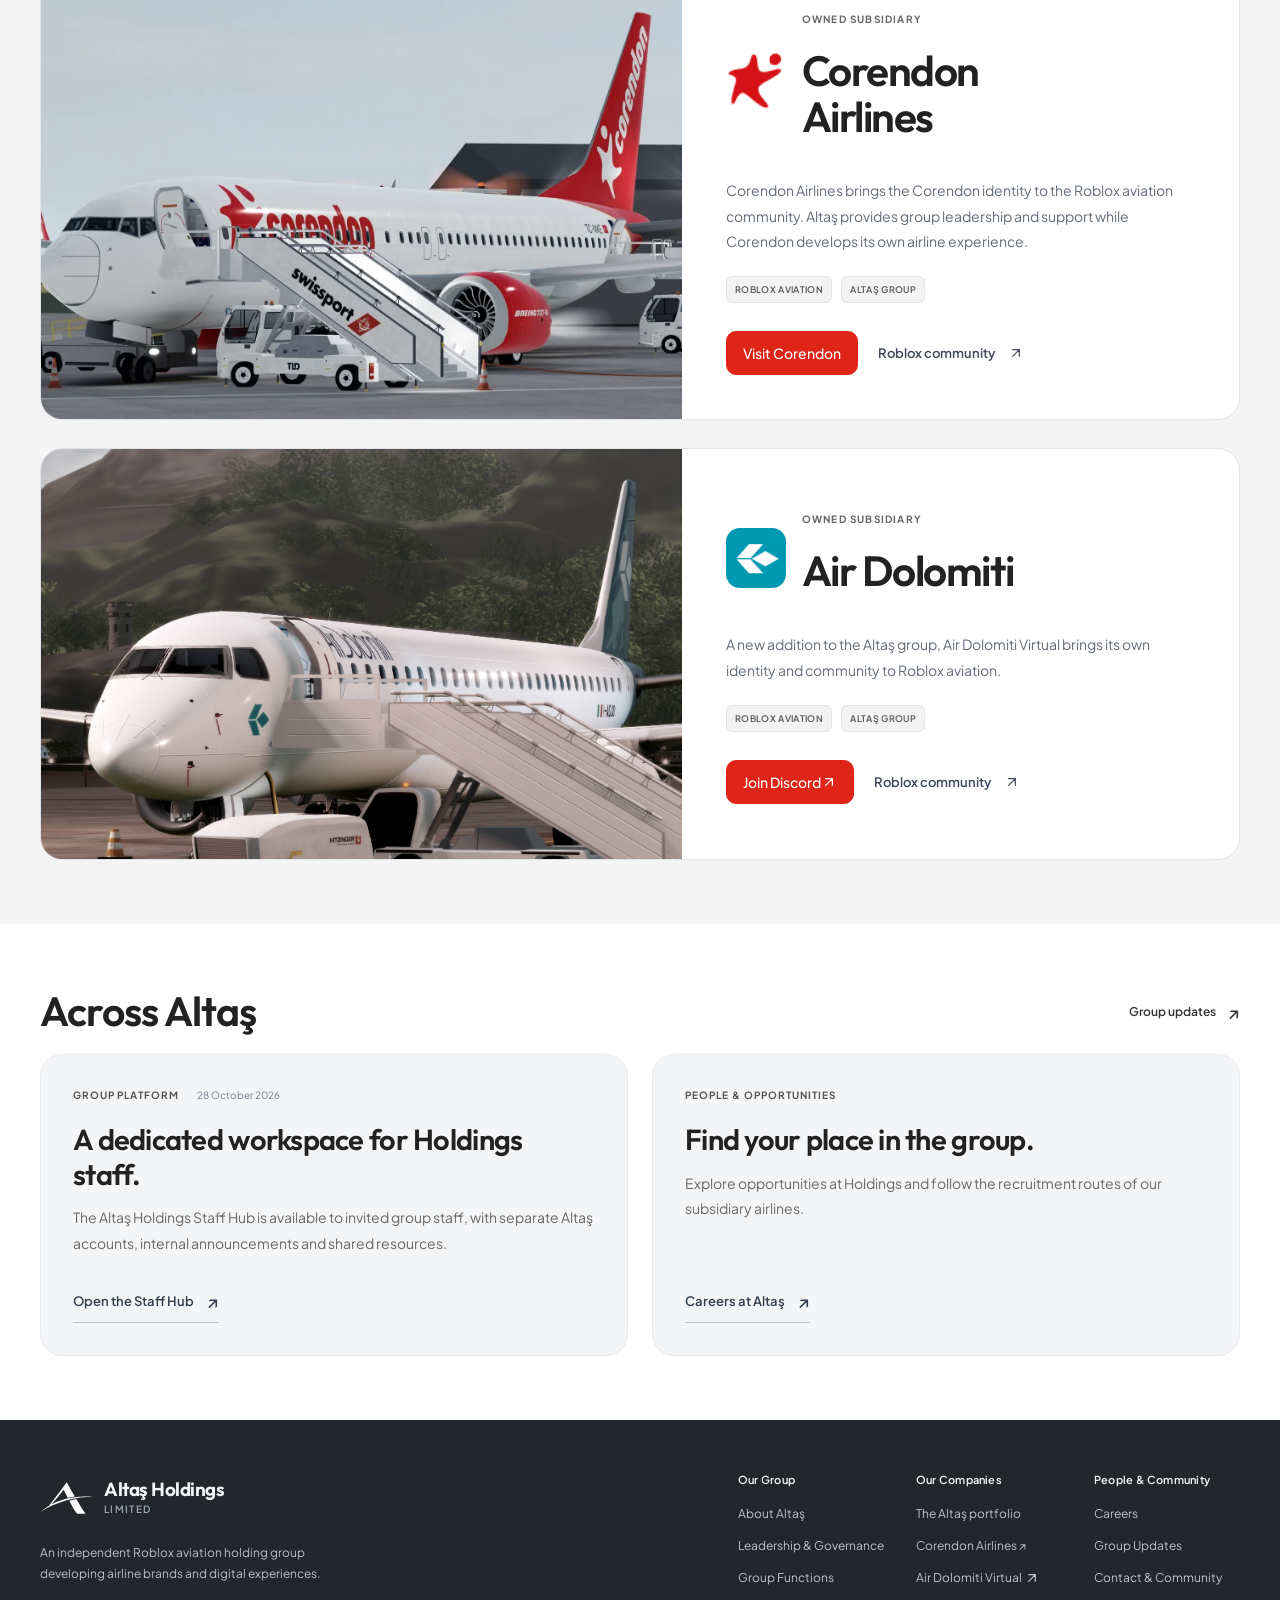
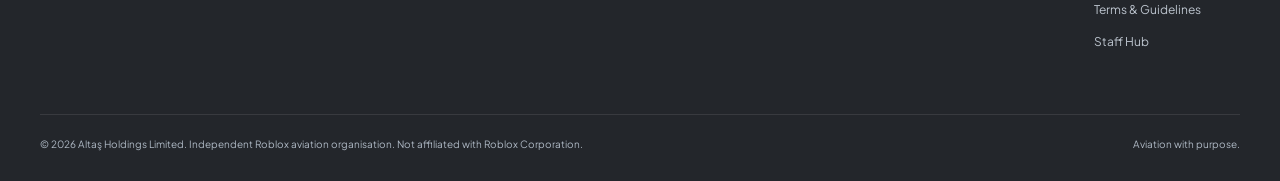
==== commit 1343e9e1: "Add the supplied Corendon Air Roblox community link to both Altaş subsidiary cards" ====
--- a/index.html
+++ b/index.html
@@ -769,8 +769,8 @@
 <div class="carousel-shade" aria-hidden="true"></div><div class="carousel-copy"><span>ALTAŞ HOLDINGS LIMITED</span><h1>One group.<br>Shared ambition.</h1><p>Independent airline brands, supported by a shared vision for Roblox aviation.</p><div class="carousel-actions"><a class="studio-button" href="#/group">Our Companies <b aria-hidden="true">↗</b></a><a class="carousel-about" href="#/about">Discover Altaş <span aria-hidden="true">→</span></a></div></div>
 <button class="carousel-a11y-pause" id="carousel-pause" type="button" aria-label="Pause slideshow" aria-pressed="false">Pause slideshow</button></section><section class="studio-ticker" aria-label="Group focus"><div class="shell"><span>GROUP LEADERSHIP</span><i aria-hidden="true"></i><span>DISTINCT AIRLINE BRANDS</span><i aria-hidden="true"></i><span>SHARED DEVELOPMENT</span></div></section>
 <section class="group-section"><div class="shell"><div class="homepage-section-heading"><h2>A group built around its companies.</h2><a class="homepage-section-link" href="#/about">About Altaş <b aria-hidden="true">↗</b></a></div><p class="homepage-section-intro">Altaş is the parent group behind our airline portfolio. We focus on the direction and support that help individual brands develop.</p><div class="group-card-grid"><article class="group-card"><svg class="overview-icon" viewBox="0 0 32 32" fill="none" stroke="currentColor" stroke-width="1.7" stroke-linecap="round" stroke-linejoin="round" aria-hidden="true"><rect x="9" y="3" width="14" height="10" rx="2"/><path d="M16 13v6M5 19h22M5 19v5m11-5v5m11-5v5"/><rect x="1" y="24" width="8" height="6" rx="1"/><rect x="12" y="24" width="8" height="6" rx="1"/><rect x="23" y="24" width="8" height="6" rx="1"/></svg><span class="group-kicker">THE GROUP</span><h3>Purpose &amp; leadership</h3><p>A clear direction for the group, with responsibilities at both Holdings and airline level.</p><a class="group-text-link" href="#/approach">Meet our structure<span aria-hidden="true">↗</span></a></article><article class="group-card"><svg class="overview-icon" viewBox="0 0 32 32" fill="none" stroke="currentColor" stroke-width="1.7" stroke-linecap="round" stroke-linejoin="round" aria-hidden="true"><path d="m3 19 11-3 6-12c1-2 4-2 4 1l-3 12 8 6-1 3-10-4-5 7-3-1 2-8-8 2z"/></svg><span class="group-kicker">OUR COMPANIES</span><h3>Individual identities</h3><p>A portfolio of airline brands, each with its own experience, team and community.</p><a class="group-text-link" href="#/group">Explore our companies<span aria-hidden="true">↗</span></a></article><article class="group-card"><svg class="overview-icon" viewBox="0 0 32 32" fill="none" stroke="currentColor" stroke-width="1.7" stroke-linecap="round" stroke-linejoin="round" aria-hidden="true"><rect x="3" y="4" width="26" height="19" rx="3"/><path d="M11 29h10m-5-6v6M9 11l-3 3 3 3m14-6 3 3-3 3m-5-7-4 9"/></svg><span class="group-kicker">SHARED SUPPORT</span><h3>Stronger foundations</h3><p>Digital development, shared resources and collaboration across the group.</p><a class="group-text-link" href="#/services">Our group functions<span aria-hidden="true">↗</span></a></article></div></div></section>
-<section class="group-section group-section-soft"><div class="shell"><div class="homepage-section-heading"><h2>Our Companies</h2><a class="homepage-section-link" href="#/group">View the portfolio <b aria-hidden="true">↗</b></a></div><p class="homepage-section-intro">Distinct airline experiences, supported by Altaş Holdings as their parent group.</p><div class="group-company-list"><article class="studio-company group-company-card" aria-label="Corendon Airlines"><div class="studio-company-image" role="img" aria-label="Corendon Airlines aircraft"></div><div class="studio-company-text"><div class="company-identity"><img src="/assets/corendon-logo.svg" alt="Corendon Airlines logo" width="60" height="60" loading="lazy" decoding="async"><div><span>OWNED SUBSIDIARY</span><h3>Corendon<br>Airlines</h3></div></div><p>Corendon Airlines brings the Corendon identity to the Roblox aviation community. Altaş provides group leadership and support while Corendon develops its own airline experience.</p><div class="company-tags"><span>ROBLOX AVIATION</span><span>ALTAŞ GROUP</span></div><a class="studio-button" href="https://corendonvirtual.zone.id/" target="_blank" rel="noopener noreferrer">Visit Corendon <b aria-hidden="true">↗</b></a></div></article><article class="studio-company group-company-card air-dolomiti-company" aria-label="Air Dolomiti Virtual"><div class="studio-company-image air-dolomiti-image" role="img" aria-label="Air Dolomiti Virtual aircraft with boarding stairs and its teal logo on Roblox"></div><div class="studio-company-text"><div class="company-identity"><img src="/assets/air-dolomiti-logo.webp" alt="Air Dolomiti Virtual logo" width="60" height="60" loading="lazy" decoding="async"><div><span>OWNED SUBSIDIARY</span><h3>Air Dolomiti</h3></div></div><p>A new addition to the Altaş group, Air Dolomiti Virtual brings its own identity and community to Roblox aviation.</p><div class="company-tags"><span>ROBLOX AVIATION</span><span>ALTAŞ GROUP</span></div><div class="company-actions"><a class="studio-button" href="https://discord.gg/npy96cFRSn" target="_blank" rel="noopener noreferrer">Join Discord <svg class="company-external-icon" aria-hidden="true" viewBox="0 0 24 24" fill="none" stroke="currentColor" stroke-width="1.8" stroke-linecap="round" stroke-linejoin="round"><path d="M7 17 17 7M7 7h10v10"/></svg></a><a class="group-text-link" href="https://www.roblox.com/communities/34160155/Air-Dolomiti-Virtual#!/about" target="_blank" rel="noopener noreferrer">Roblox community <svg class="company-external-icon" aria-hidden="true" viewBox="0 0 24 24" fill="none" stroke="currentColor" stroke-width="1.8" stroke-linecap="round" stroke-linejoin="round"><path d="M7 17 17 7M7 7h10v10"/></svg></a></div></div></article></div></div></section>
-<section class="group-section"><div class="shell"><div class="homepage-section-heading"><h2>Across Altaş</h2><a class="homepage-section-link" href="#/newsroom">Group updates <b aria-hidden="true">↗</b></a></div><div class="group-two-grid"><article class="group-notice"><div class="notice-date"><span>GROUP PLATFORM</span><time datetime="2026-10-28">28 October 2026</time></div><h3>A dedicated workspace for Holdings staff.</h3><p>The Altaş Holdings Staff Hub is available to invited group staff, with separate Altaş accounts, internal announcements and shared resources.</p><a class="group-text-link" href="/staff/">Open the Staff Hub<span aria-hidden="true">↗</span></a></article><article class="group-card"><span class="group-kicker">PEOPLE &amp; OPPORTUNITIES</span><h3>Find your place in the group.</h3><p>Explore opportunities at Holdings and follow the recruitment routes of our subsidiary airlines.</p><a class="group-text-link" href="#/careers">Careers at Altaş<span aria-hidden="true">↗</span></a></article></div></div></section></div><div class="view" data-view="about"><section class="group-page-head"><div class="shell"><span class="group-kicker">ABOUT ALTAŞ</span><h1>A parent group.<br>A shared direction.</h1><p>Altaş Holdings Limited brings airline brands together within the Roblox aviation community.</p></div></section><section class="group-section"><div class="shell group-editorial"><span class="group-kicker">WHO WE ARE</span><div><h2>Built to support the brands<br>within our group.</h2><p>Altaş focuses on airline ownership, leadership and development. Our role is to give the group a clear direction and provide shared support where it helps our companies.</p><p>Our portfolio includes Corendon Airlines and Air Dolomiti Virtual. Each airline maintains its own identity, experience and community, with Altaş providing support at group level.</p><a class="group-text-link" href="#/group">Explore our companies <span aria-hidden="true">↗</span></a></div></div></section><section class="group-section group-section-soft"><div class="shell"><div class="group-section-title"><h2>What brings us together.</h2><p>Shared principles, with room for each airline to be itself.</p></div><div class="group-card-grid"><article class="group-card"><span class="group-kicker">01</span><h3>Identity</h3><p>Every company has its own brand, people and community.</p></article><article class="group-card"><span class="group-kicker">02</span><h3>Collaboration</h3><p>We share knowledge and resources where they help our airlines.</p></article><article class="group-card"><span class="group-kicker">03</span><h3>Development</h3><p>We support the foundations for consistent experiences and long-term growth.</p></article></div></div></section><section class="group-section"><div class="shell group-inline-cta"><div><span class="group-kicker">HOW WE WORK</span><h2>Clear roles. Shared ambition.</h2></div><a class="studio-button" href="#/approach">Leadership &amp; Governance <b aria-hidden="true">↗</b></a></div></section></div><div class="view" data-view="group"><section class="group-page-head"><div class="shell"><span class="group-kicker">OUR COMPANIES</span><h1>Distinct brands.<br>One Altaş group.</h1><p>Explore the companies owned and supported by Altaş Holdings.</p></div></section><section class="group-section"><div class="shell"><div class="group-company-list"><article class="studio-company group-company-card" aria-label="Corendon Airlines"><div class="studio-company-image" role="img" aria-label="Corendon Airlines aircraft"></div><div class="studio-company-text"><div class="company-identity"><img src="/assets/corendon-logo.svg" alt="Corendon Airlines logo" width="60" height="60" loading="lazy" decoding="async"><div><span>OWNED SUBSIDIARY</span><h3>Corendon<br>Airlines</h3></div></div><p>Corendon Airlines brings the Corendon identity to the Roblox aviation community. Altaş provides group leadership and support while Corendon develops its own airline experience.</p><div class="company-tags"><span>ROBLOX AVIATION</span><span>ALTAŞ GROUP</span></div><a class="studio-button" href="https://corendonvirtual.zone.id/" target="_blank" rel="noopener noreferrer">Visit Corendon <b aria-hidden="true">↗</b></a></div></article><article class="studio-company group-company-card air-dolomiti-company" aria-label="Air Dolomiti Virtual"><div class="studio-company-image air-dolomiti-image" role="img" aria-label="Air Dolomiti Virtual aircraft with boarding stairs and its teal logo on Roblox"></div><div class="studio-company-text"><div class="company-identity"><img src="/assets/air-dolomiti-logo.webp" alt="Air Dolomiti Virtual logo" width="60" height="60" loading="lazy" decoding="async"><div><span>OWNED SUBSIDIARY</span><h3>Air Dolomiti</h3></div></div><p>A new addition to the Altaş group, Air Dolomiti Virtual brings its own identity and community to Roblox aviation.</p><div class="company-tags"><span>ROBLOX AVIATION</span><span>ALTAŞ GROUP</span></div><div class="company-actions"><a class="studio-button" href="https://discord.gg/npy96cFRSn" target="_blank" rel="noopener noreferrer">Join Discord <svg class="company-external-icon" aria-hidden="true" viewBox="0 0 24 24" fill="none" stroke="currentColor" stroke-width="1.8" stroke-linecap="round" stroke-linejoin="round"><path d="M7 17 17 7M7 7h10v10"/></svg></a><a class="group-text-link" href="https://www.roblox.com/communities/34160155/Air-Dolomiti-Virtual#!/about" target="_blank" rel="noopener noreferrer">Roblox community <svg class="company-external-icon" aria-hidden="true" viewBox="0 0 24 24" fill="none" stroke="currentColor" stroke-width="1.8" stroke-linecap="round" stroke-linejoin="round"><path d="M7 17 17 7M7 7h10v10"/></svg></a></div></div></article></div></div></section><section class="group-section group-section-soft"><div class="shell"><div class="group-section-title"><h2>What it means to be part of Altaş.</h2></div><div class="group-card-grid"><article class="group-card"><span class="group-kicker">GROUP OWNERSHIP</span><h3>A clear relationship</h3><p>Our Companies lists owned subsidiaries. External airline partnerships remain separate from group ownership.</p></article><article class="group-card"><span class="group-kicker">AIRLINE IDENTITY</span><h3>Space to be individual</h3><p>Each subsidiary develops its own brand, experience and community.</p></article><article class="group-card"><span class="group-kicker">SHARED SUPPORT</span><h3>A stronger foundation</h3><p>Altaş supports its companies through group leadership and shared development.</p></article></div></div></section></div><div class="view" data-view="services"><section class="group-page-head"><div class="shell"><span class="group-kicker">GROUP FUNCTIONS</span><h1>Support across<br>the Altaş group.</h1><p>Shared functions that support our airline companies and their development.</p></div></section><section class="group-section"><div class="shell"><div class="group-card-grid"><article class="group-card"><span class="group-kicker">LEADERSHIP</span><h3>Group direction</h3><p>Planning and oversight for the companies within Altaş, with clear responsibilities for group and airline teams.</p></article><article class="group-card"><span class="group-kicker">DIGITAL</span><h3>Platforms &amp; tools</h3><p>Websites, staff platforms and digital experiences that support the work of our group.</p></article><article class="group-card"><span class="group-kicker">COLLABORATION</span><h3>Knowledge &amp; resources</h3><p>Shared guidance and collaboration while respecting each airline’s individual operations.</p></article></div><div class="group-inline-note"><h2>Working together, at the right level.</h2><p>Holdings provides shared direction and support. Our subsidiaries remain responsible for their own airline experiences and communities.</p><a class="group-text-link" href="#/approach">Leadership &amp; Governance <span aria-hidden="true">↗</span></a></div></div></section></div><div class="view" data-view="approach"><section class="group-page-head"><div class="shell"><span class="group-kicker">LEADERSHIP & GOVERNANCE</span><h1>Clear responsibility.<br>Shared direction.</h1><p>How leadership and responsibilities fit together across Altaş Holdings and its airline companies.</p></div></section><section class="group-section"><div class="shell"><div class="group-section-title"><h2>Our leadership structure</h2><p>Group leadership sets the direction. Airline leadership develops each company’s experience.</p></div><div class="group-two-grid"><article class="group-card"><span class="group-kicker">HOLDINGS</span><h3>Group CEO’s Office</h3><p>Provides direction for Altaş Holdings, oversees group decisions and manages access to the Holdings staff platform.</p></article><article class="group-card"><span class="group-kicker">OUR COMPANIES</span><h3>Subsidiary leadership</h3><p>Each airline’s management looks after its own day-to-day experience, team and community, supported by Holdings.</p></article></div></div></section><section class="group-section group-section-soft"><div class="shell"><div class="group-section-title"><h2>Our group principles</h2></div><div class="group-principles"><article><span>01</span><div><h3>Clear ownership</h3><p>We distinguish owned subsidiaries from independent partners.</p></div></article><article><span>02</span><div><h3>Distinct identities</h3><p>Each airline keeps its own brand and community within the group.</p></div></article><article><span>03</span><div><h3>Appropriate access</h3><p>Holdings staff use individual Altaş accounts, with access managed by the Group CEO.</p></div></article></div></div></section></div><div class="view" data-view="careers"><section class="group-page-head"><div class="shell"><span class="group-kicker">CAREERS</span><h1>People behind<br>our shared ambition.</h1><p>Explore opportunities at Altaş Holdings and across our airline portfolio.</p></div></section><section class="group-section"><div class="shell group-two-grid"><article class="group-card"><span class="group-kicker">ALTAŞ HOLDINGS</span><h2>Group opportunities</h2><span class="group-status">No group vacancies currently advertised</span><p>There are currently no Holdings vacancies listed on this website. Future group opportunities will be announced through our official community.</p><a class="group-text-link" href="#/community">Contact the group <span aria-hidden="true">↗</span></a></article><article class="group-card"><span class="group-kicker">OUR SUBSIDIARIES</span><h2>Airline careers</h2><p>Each airline manages its own recruitment. Explore the airlines in our portfolio to find their communities and recruitment information.</p><div class="subsidiary-career-links"><a class="group-text-link" href="https://corendonvirtual.zone.id/#/apply" target="_blank" rel="noopener noreferrer">Corendon recruitment <span aria-hidden="true">↗</span></a><a class="group-text-link" href="https://discord.gg/npy96cFRSn" target="_blank" rel="noopener noreferrer">Air Dolomiti community <svg class="company-external-icon" aria-hidden="true" viewBox="0 0 24 24" fill="none" stroke="currentColor" stroke-width="1.8" stroke-linecap="round" stroke-linejoin="round"><path d="M7 17 17 7M7 7h10v10"/></svg></a></div></article></div></section><section class="group-section group-section-soft"><div class="shell group-inline-cta"><div><span class="group-kicker">ALREADY PART OF HOLDINGS?</span><h2>Your group workspace.</h2><p>The Staff Hub is for invited Altaş Holdings staff.</p></div><a class="studio-button" href="/staff/">Open Staff Hub <b aria-hidden="true">↗</b></a></div></section></div><div class="view" data-view="newsroom"><section class="group-page-head"><div class="shell"><span class="group-kicker">GROUP UPDATES</span><h1>The latest<br>from Altaş.</h1><p>Official notices and developments from Altaş Holdings.</p></div></section><section class="group-section"><div class="shell group-news-layout"><article class="group-notice"><div class="notice-date"><span>GROUP PLATFORM</span><time datetime="2026-10-28">28 October 2026</time></div><h3>A dedicated workspace for Holdings staff.</h3><p>The Altaş Holdings Staff Hub is available to invited group staff, with separate Altaş accounts, internal announcements and shared resources.</p><a class="group-text-link" href="/staff/">Open the Staff Hub<span aria-hidden="true">↗</span></a></article><aside class="group-card"><span class="group-kicker">OUR COMMUNITY</span><h2>Keep in touch.</h2><p>Our official Discord community is the place to follow group conversations and community announcements.</p><a class="group-text-link" href="https://discord.gg/x4BvvNmuZW" target="_blank" rel="noopener noreferrer">Join our Discord <span aria-hidden="true">↗</span></a></aside></div></section></div><div class="view" data-view="community"><section class="group-page-head"><div class="shell"><span class="group-kicker">CONTACT & COMMUNITY</span><h1>Connect with<br>Altaş Holdings.</h1><p>For group enquiries, community conversations and opportunities to work together.</p></div></section><section class="group-section"><div class="shell group-two-grid"><article class="group-card"><span class="group-kicker">GROUP ENQUIRIES</span><h3>Speak with the group.</h3><p>Use our official Discord community to contact Altaş Holdings about group matters and collaboration.</p><a class="group-text-link" href="https://discord.gg/x4BvvNmuZW">Open our Discord<span aria-hidden="true">↗</span></a></article><article class="group-card"><span class="group-kicker">AIRLINE ENQUIRIES</span><h3>Contact your airline.</h3><p>For flight, booking or airline recruitment enquiries, visit the relevant subsidiary’s own website or community.</p><a class="group-text-link" href="#/group">Find our companies<span aria-hidden="true">↗</span></a></article></div></section><section class="group-section group-section-soft"><div class="shell group-inline-cta"><div><span class="group-kicker">GROUP STAFF</span><h2>A dedicated home for Holdings.</h2><p>Sign in with your individual Altaş account to access internal resources.</p></div><a class="studio-button" href="/staff/">Open Staff Hub <b aria-hidden="true">↗</b></a></div></section></div><div class="view" data-view="terms"><section class="group-page-head"><div class="shell"><span class="group-kicker">TERMS OF SERVICE</span><h1>Terms &amp; Community<br>Guidelines.</h1><p>Corporate Affairs · Official Server Regulations</p></div></section><section class="group-section"><div class="shell terms-content"><p class="terms-intro">Welcome to the official community of <strong>Altaş Holdings Limited</strong>. To maintain our standards, all members are expected to observe the following guidelines.</p><h2 class="terms-section-title">Community Guidelines</h2><ol class="guideline-list" role="list"><li class="guideline-item" role="listitem"><span class="guideline-number" aria-hidden="true">01</span><div><h3>Respect &amp; Conduct</h3><p>Treat everyone respectfully. Harassment, discrimination, bullying and personal attacks are prohibited.</p></div></li><li class="guideline-item" role="listitem"><span class="guideline-number" aria-hidden="true">02</span><div><h3>Professionalism</h3><p>Maintain appropriate language, behaviour and communication throughout the community.</p></div></li><li class="guideline-item" role="listitem"><span class="guideline-number" aria-hidden="true">03</span><div><h3>Content Standards</h3><p>Offensive, explicit, discriminatory or otherwise inappropriate content is not permitted.</p></div></li><li class="guideline-item" role="listitem"><span class="guideline-number" aria-hidden="true">04</span><div><h3>Spam &amp; Disruption</h3><p>Avoid excessive mentions, flooding, trolling and disruptive behaviour.</p></div></li><li class="guideline-item" role="listitem"><span class="guideline-number" aria-hidden="true">05</span><div><h3>Channel Organisation</h3><p>Keep conversations relevant to their designated channels.</p></div></li><li class="guideline-item" role="listitem"><span class="guideline-number" aria-hidden="true">06</span><div><h3>Staff &amp; Leadership</h3><p>Follow reasonable instructions from authorised staff and executive management.</p></div></li><li class="guideline-item" role="listitem"><span class="guideline-number" aria-hidden="true">07</span><div><h3>Identity &amp; Privacy</h3><p>Impersonation and unauthorised sharing of private or confidential information are prohibited.</p></div></li><li class="guideline-item" role="listitem"><span class="guideline-number" aria-hidden="true">08</span><div><h3>Advertising</h3><p>External promotions, advertisements and recruitment require prior approval.</p></div></li><li class="guideline-item" role="listitem"><span class="guideline-number" aria-hidden="true">09</span><div><h3>Community Integrity</h3><p>Conduct that threatens the safety, reputation or wellbeing of our community is not tolerated.</p></div></li></ol><section class="terms-enforcement" aria-labelledby="enforcement-title"><h2 id="enforcement-title">Enforcement &amp; Compliance</h2><p>Violations may result in warnings, timeouts, restricted access or removal, depending on severity.</p></section><p class="terms-agreement">By participating, you agree to these guidelines and <a href="https://discord.com/terms" target="_blank" rel="noopener noreferrer">Discord’s Terms of Service<svg class="company-external-icon" aria-hidden="true" viewBox="0 0 24 24" fill="none" stroke="currentColor" stroke-width="1.8" stroke-linecap="round" stroke-linejoin="round"><path d="M7 17 17 7M7 7h10v10"/></svg></a>.</p><p class="terms-principles">Professionalism <span aria-hidden="true">·</span> Integrity <span aria-hidden="true">·</span> Excellence</p></div></section></div></main><footer class="site-footer"><div class="shell"><div class="footer-top"><div class="footer-brand"><a class="wordmark" href="#/home"><img src="/assets/atlas-logo.svg" alt="Altaş Holdings emblem"><span><strong>Altaş Holdings</strong><small>LIMITED</small></span></a><p>An independent Roblox aviation holding group developing airline brands and digital experiences.</p></div><nav class="group-footer-nav" aria-label="Footer navigation"><div><h3>Our Group</h3><a href="#/about">About Altaş</a><a href="#/approach">Leadership &amp; Governance</a><a href="#/services">Group Functions</a></div><div><h3>Our Companies</h3><a href="#/group">The Altaş portfolio</a><a href="https://corendonvirtual.zone.id/" target="_blank" rel="noopener noreferrer">Corendon Airlines ↗</a><a href="https://www.roblox.com/communities/34160155/Air-Dolomiti-Virtual#!/about" target="_blank" rel="noopener noreferrer">Air Dolomiti Virtual <svg class="company-external-icon" aria-hidden="true" viewBox="0 0 24 24" fill="none" stroke="currentColor" stroke-width="1.8" stroke-linecap="round" stroke-linejoin="round"><path d="M7 17 17 7M7 7h10v10"/></svg></a></div><div><h3>People &amp; Community</h3><a href="#/careers">Careers</a><a href="#/newsroom">Group Updates</a><a href="#/community">Contact &amp; Community</a><a href="#/terms">Terms &amp; Guidelines</a><a href="/staff/">Staff Hub</a></div></nav></div><div class="footer-bottom"><span>© <span id="year"></span> Altaş Holdings Limited. Independent Roblox aviation organisation. Not affiliated with Roblox Corporation.</span><span>Aviation with purpose.</span></div></div></footer>
+<section class="group-section group-section-soft"><div class="shell"><div class="homepage-section-heading"><h2>Our Companies</h2><a class="homepage-section-link" href="#/group">View the portfolio <b aria-hidden="true">↗</b></a></div><p class="homepage-section-intro">Distinct airline experiences, supported by Altaş Holdings as their parent group.</p><div class="group-company-list"><article class="studio-company group-company-card" aria-label="Corendon Airlines"><div class="studio-company-image" role="img" aria-label="Corendon Airlines aircraft"></div><div class="studio-company-text"><div class="company-identity"><img src="/assets/corendon-logo.svg" alt="Corendon Airlines logo" width="60" height="60" loading="lazy" decoding="async"><div><span>OWNED SUBSIDIARY</span><h3>Corendon<br>Airlines</h3></div></div><p>Corendon Airlines brings the Corendon identity to the Roblox aviation community. Altaş provides group leadership and support while Corendon develops its own airline experience.</p><div class="company-tags"><span>ROBLOX AVIATION</span><span>ALTAŞ GROUP</span></div><div class="company-actions"><a class="studio-button" href="https://corendonvirtual.zone.id/" target="_blank" rel="noopener noreferrer">Visit Corendon <b aria-hidden="true">↗</b></a><a class="group-text-link" href="https://www.roblox.com/communities/299340553/Corendon-Air#!/about" target="_blank" rel="noopener noreferrer">Roblox community <svg class="company-external-icon" aria-hidden="true" viewBox="0 0 24 24" fill="none" stroke="currentColor" stroke-width="1.8" stroke-linecap="round" stroke-linejoin="round"><path d="M7 17 17 7M7 7h10v10"/></svg></a></div></div></article><article class="studio-company group-company-card air-dolomiti-company" aria-label="Air Dolomiti Virtual"><div class="studio-company-image air-dolomiti-image" role="img" aria-label="Air Dolomiti Virtual aircraft with boarding stairs and its teal logo on Roblox"></div><div class="studio-company-text"><div class="company-identity"><img src="/assets/air-dolomiti-logo.webp" alt="Air Dolomiti Virtual logo" width="60" height="60" loading="lazy" decoding="async"><div><span>OWNED SUBSIDIARY</span><h3>Air Dolomiti</h3></div></div><p>A new addition to the Altaş group, Air Dolomiti Virtual brings its own identity and community to Roblox aviation.</p><div class="company-tags"><span>ROBLOX AVIATION</span><span>ALTAŞ GROUP</span></div><div class="company-actions"><a class="studio-button" href="https://discord.gg/npy96cFRSn" target="_blank" rel="noopener noreferrer">Join Discord <svg class="company-external-icon" aria-hidden="true" viewBox="0 0 24 24" fill="none" stroke="currentColor" stroke-width="1.8" stroke-linecap="round" stroke-linejoin="round"><path d="M7 17 17 7M7 7h10v10"/></svg></a><a class="group-text-link" href="https://www.roblox.com/communities/34160155/Air-Dolomiti-Virtual#!/about" target="_blank" rel="noopener noreferrer">Roblox community <svg class="company-external-icon" aria-hidden="true" viewBox="0 0 24 24" fill="none" stroke="currentColor" stroke-width="1.8" stroke-linecap="round" stroke-linejoin="round"><path d="M7 17 17 7M7 7h10v10"/></svg></a></div></div></article></div></div></section>
+<section class="group-section"><div class="shell"><div class="homepage-section-heading"><h2>Across Altaş</h2><a class="homepage-section-link" href="#/newsroom">Group updates <b aria-hidden="true">↗</b></a></div><div class="group-two-grid"><article class="group-notice"><div class="notice-date"><span>GROUP PLATFORM</span><time datetime="2026-10-28">28 October 2026</time></div><h3>A dedicated workspace for Holdings staff.</h3><p>The Altaş Holdings Staff Hub is available to invited group staff, with separate Altaş accounts, internal announcements and shared resources.</p><a class="group-text-link" href="/staff/">Open the Staff Hub<span aria-hidden="true">↗</span></a></article><article class="group-card"><span class="group-kicker">PEOPLE &amp; OPPORTUNITIES</span><h3>Find your place in the group.</h3><p>Explore opportunities at Holdings and follow the recruitment routes of our subsidiary airlines.</p><a class="group-text-link" href="#/careers">Careers at Altaş<span aria-hidden="true">↗</span></a></article></div></div></section></div><div class="view" data-view="about"><section class="group-page-head"><div class="shell"><span class="group-kicker">ABOUT ALTAŞ</span><h1>A parent group.<br>A shared direction.</h1><p>Altaş Holdings Limited brings airline brands together within the Roblox aviation community.</p></div></section><section class="group-section"><div class="shell group-editorial"><span class="group-kicker">WHO WE ARE</span><div><h2>Built to support the brands<br>within our group.</h2><p>Altaş focuses on airline ownership, leadership and development. Our role is to give the group a clear direction and provide shared support where it helps our companies.</p><p>Our portfolio includes Corendon Airlines and Air Dolomiti Virtual. Each airline maintains its own identity, experience and community, with Altaş providing support at group level.</p><a class="group-text-link" href="#/group">Explore our companies <span aria-hidden="true">↗</span></a></div></div></section><section class="group-section group-section-soft"><div class="shell"><div class="group-section-title"><h2>What brings us together.</h2><p>Shared principles, with room for each airline to be itself.</p></div><div class="group-card-grid"><article class="group-card"><span class="group-kicker">01</span><h3>Identity</h3><p>Every company has its own brand, people and community.</p></article><article class="group-card"><span class="group-kicker">02</span><h3>Collaboration</h3><p>We share knowledge and resources where they help our airlines.</p></article><article class="group-card"><span class="group-kicker">03</span><h3>Development</h3><p>We support the foundations for consistent experiences and long-term growth.</p></article></div></div></section><section class="group-section"><div class="shell group-inline-cta"><div><span class="group-kicker">HOW WE WORK</span><h2>Clear roles. Shared ambition.</h2></div><a class="studio-button" href="#/approach">Leadership &amp; Governance <b aria-hidden="true">↗</b></a></div></section></div><div class="view" data-view="group"><section class="group-page-head"><div class="shell"><span class="group-kicker">OUR COMPANIES</span><h1>Distinct brands.<br>One Altaş group.</h1><p>Explore the companies owned and supported by Altaş Holdings.</p></div></section><section class="group-section"><div class="shell"><div class="group-company-list"><article class="studio-company group-company-card" aria-label="Corendon Airlines"><div class="studio-company-image" role="img" aria-label="Corendon Airlines aircraft"></div><div class="studio-company-text"><div class="company-identity"><img src="/assets/corendon-logo.svg" alt="Corendon Airlines logo" width="60" height="60" loading="lazy" decoding="async"><div><span>OWNED SUBSIDIARY</span><h3>Corendon<br>Airlines</h3></div></div><p>Corendon Airlines brings the Corendon identity to the Roblox aviation community. Altaş provides group leadership and support while Corendon develops its own airline experience.</p><div class="company-tags"><span>ROBLOX AVIATION</span><span>ALTAŞ GROUP</span></div><div class="company-actions"><a class="studio-button" href="https://corendonvirtual.zone.id/" target="_blank" rel="noopener noreferrer">Visit Corendon <b aria-hidden="true">↗</b></a><a class="group-text-link" href="https://www.roblox.com/communities/299340553/Corendon-Air#!/about" target="_blank" rel="noopener noreferrer">Roblox community <svg class="company-external-icon" aria-hidden="true" viewBox="0 0 24 24" fill="none" stroke="currentColor" stroke-width="1.8" stroke-linecap="round" stroke-linejoin="round"><path d="M7 17 17 7M7 7h10v10"/></svg></a></div></div></article><article class="studio-company group-company-card air-dolomiti-company" aria-label="Air Dolomiti Virtual"><div class="studio-company-image air-dolomiti-image" role="img" aria-label="Air Dolomiti Virtual aircraft with boarding stairs and its teal logo on Roblox"></div><div class="studio-company-text"><div class="company-identity"><img src="/assets/air-dolomiti-logo.webp" alt="Air Dolomiti Virtual logo" width="60" height="60" loading="lazy" decoding="async"><div><span>OWNED SUBSIDIARY</span><h3>Air Dolomiti</h3></div></div><p>A new addition to the Altaş group, Air Dolomiti Virtual brings its own identity and community to Roblox aviation.</p><div class="company-tags"><span>ROBLOX AVIATION</span><span>ALTAŞ GROUP</span></div><div class="company-actions"><a class="studio-button" href="https://discord.gg/npy96cFRSn" target="_blank" rel="noopener noreferrer">Join Discord <svg class="company-external-icon" aria-hidden="true" viewBox="0 0 24 24" fill="none" stroke="currentColor" stroke-width="1.8" stroke-linecap="round" stroke-linejoin="round"><path d="M7 17 17 7M7 7h10v10"/></svg></a><a class="group-text-link" href="https://www.roblox.com/communities/34160155/Air-Dolomiti-Virtual#!/about" target="_blank" rel="noopener noreferrer">Roblox community <svg class="company-external-icon" aria-hidden="true" viewBox="0 0 24 24" fill="none" stroke="currentColor" stroke-width="1.8" stroke-linecap="round" stroke-linejoin="round"><path d="M7 17 17 7M7 7h10v10"/></svg></a></div></div></article></div></div></section><section class="group-section group-section-soft"><div class="shell"><div class="group-section-title"><h2>What it means to be part of Altaş.</h2></div><div class="group-card-grid"><article class="group-card"><span class="group-kicker">GROUP OWNERSHIP</span><h3>A clear relationship</h3><p>Our Companies lists owned subsidiaries. External airline partnerships remain separate from group ownership.</p></article><article class="group-card"><span class="group-kicker">AIRLINE IDENTITY</span><h3>Space to be individual</h3><p>Each subsidiary develops its own brand, experience and community.</p></article><article class="group-card"><span class="group-kicker">SHARED SUPPORT</span><h3>A stronger foundation</h3><p>Altaş supports its companies through group leadership and shared development.</p></article></div></div></section></div><div class="view" data-view="services"><section class="group-page-head"><div class="shell"><span class="group-kicker">GROUP FUNCTIONS</span><h1>Support across<br>the Altaş group.</h1><p>Shared functions that support our airline companies and their development.</p></div></section><section class="group-section"><div class="shell"><div class="group-card-grid"><article class="group-card"><span class="group-kicker">LEADERSHIP</span><h3>Group direction</h3><p>Planning and oversight for the companies within Altaş, with clear responsibilities for group and airline teams.</p></article><article class="group-card"><span class="group-kicker">DIGITAL</span><h3>Platforms &amp; tools</h3><p>Websites, staff platforms and digital experiences that support the work of our group.</p></article><article class="group-card"><span class="group-kicker">COLLABORATION</span><h3>Knowledge &amp; resources</h3><p>Shared guidance and collaboration while respecting each airline’s individual operations.</p></article></div><div class="group-inline-note"><h2>Working together, at the right level.</h2><p>Holdings provides shared direction and support. Our subsidiaries remain responsible for their own airline experiences and communities.</p><a class="group-text-link" href="#/approach">Leadership &amp; Governance <span aria-hidden="true">↗</span></a></div></div></section></div><div class="view" data-view="approach"><section class="group-page-head"><div class="shell"><span class="group-kicker">LEADERSHIP & GOVERNANCE</span><h1>Clear responsibility.<br>Shared direction.</h1><p>How leadership and responsibilities fit together across Altaş Holdings and its airline companies.</p></div></section><section class="group-section"><div class="shell"><div class="group-section-title"><h2>Our leadership structure</h2><p>Group leadership sets the direction. Airline leadership develops each company’s experience.</p></div><div class="group-two-grid"><article class="group-card"><span class="group-kicker">HOLDINGS</span><h3>Group CEO’s Office</h3><p>Provides direction for Altaş Holdings, oversees group decisions and manages access to the Holdings staff platform.</p></article><article class="group-card"><span class="group-kicker">OUR COMPANIES</span><h3>Subsidiary leadership</h3><p>Each airline’s management looks after its own day-to-day experience, team and community, supported by Holdings.</p></article></div></div></section><section class="group-section group-section-soft"><div class="shell"><div class="group-section-title"><h2>Our group principles</h2></div><div class="group-principles"><article><span>01</span><div><h3>Clear ownership</h3><p>We distinguish owned subsidiaries from independent partners.</p></div></article><article><span>02</span><div><h3>Distinct identities</h3><p>Each airline keeps its own brand and community within the group.</p></div></article><article><span>03</span><div><h3>Appropriate access</h3><p>Holdings staff use individual Altaş accounts, with access managed by the Group CEO.</p></div></article></div></div></section></div><div class="view" data-view="careers"><section class="group-page-head"><div class="shell"><span class="group-kicker">CAREERS</span><h1>People behind<br>our shared ambition.</h1><p>Explore opportunities at Altaş Holdings and across our airline portfolio.</p></div></section><section class="group-section"><div class="shell group-two-grid"><article class="group-card"><span class="group-kicker">ALTAŞ HOLDINGS</span><h2>Group opportunities</h2><span class="group-status">No group vacancies currently advertised</span><p>There are currently no Holdings vacancies listed on this website. Future group opportunities will be announced through our official community.</p><a class="group-text-link" href="#/community">Contact the group <span aria-hidden="true">↗</span></a></article><article class="group-card"><span class="group-kicker">OUR SUBSIDIARIES</span><h2>Airline careers</h2><p>Each airline manages its own recruitment. Explore the airlines in our portfolio to find their communities and recruitment information.</p><div class="subsidiary-career-links"><a class="group-text-link" href="https://corendonvirtual.zone.id/#/apply" target="_blank" rel="noopener noreferrer">Corendon recruitment <span aria-hidden="true">↗</span></a><a class="group-text-link" href="https://discord.gg/npy96cFRSn" target="_blank" rel="noopener noreferrer">Air Dolomiti community <svg class="company-external-icon" aria-hidden="true" viewBox="0 0 24 24" fill="none" stroke="currentColor" stroke-width="1.8" stroke-linecap="round" stroke-linejoin="round"><path d="M7 17 17 7M7 7h10v10"/></svg></a></div></article></div></section><section class="group-section group-section-soft"><div class="shell group-inline-cta"><div><span class="group-kicker">ALREADY PART OF HOLDINGS?</span><h2>Your group workspace.</h2><p>The Staff Hub is for invited Altaş Holdings staff.</p></div><a class="studio-button" href="/staff/">Open Staff Hub <b aria-hidden="true">↗</b></a></div></section></div><div class="view" data-view="newsroom"><section class="group-page-head"><div class="shell"><span class="group-kicker">GROUP UPDATES</span><h1>The latest<br>from Altaş.</h1><p>Official notices and developments from Altaş Holdings.</p></div></section><section class="group-section"><div class="shell group-news-layout"><article class="group-notice"><div class="notice-date"><span>GROUP PLATFORM</span><time datetime="2026-10-28">28 October 2026</time></div><h3>A dedicated workspace for Holdings staff.</h3><p>The Altaş Holdings Staff Hub is available to invited group staff, with separate Altaş accounts, internal announcements and shared resources.</p><a class="group-text-link" href="/staff/">Open the Staff Hub<span aria-hidden="true">↗</span></a></article><aside class="group-card"><span class="group-kicker">OUR COMMUNITY</span><h2>Keep in touch.</h2><p>Our official Discord community is the place to follow group conversations and community announcements.</p><a class="group-text-link" href="https://discord.gg/x4BvvNmuZW" target="_blank" rel="noopener noreferrer">Join our Discord <span aria-hidden="true">↗</span></a></aside></div></section></div><div class="view" data-view="community"><section class="group-page-head"><div class="shell"><span class="group-kicker">CONTACT & COMMUNITY</span><h1>Connect with<br>Altaş Holdings.</h1><p>For group enquiries, community conversations and opportunities to work together.</p></div></section><section class="group-section"><div class="shell group-two-grid"><article class="group-card"><span class="group-kicker">GROUP ENQUIRIES</span><h3>Speak with the group.</h3><p>Use our official Discord community to contact Altaş Holdings about group matters and collaboration.</p><a class="group-text-link" href="https://discord.gg/x4BvvNmuZW">Open our Discord<span aria-hidden="true">↗</span></a></article><article class="group-card"><span class="group-kicker">AIRLINE ENQUIRIES</span><h3>Contact your airline.</h3><p>For flight, booking or airline recruitment enquiries, visit the relevant subsidiary’s own website or community.</p><a class="group-text-link" href="#/group">Find our companies<span aria-hidden="true">↗</span></a></article></div></section><section class="group-section group-section-soft"><div class="shell group-inline-cta"><div><span class="group-kicker">GROUP STAFF</span><h2>A dedicated home for Holdings.</h2><p>Sign in with your individual Altaş account to access internal resources.</p></div><a class="studio-button" href="/staff/">Open Staff Hub <b aria-hidden="true">↗</b></a></div></section></div><div class="view" data-view="terms"><section class="group-page-head"><div class="shell"><span class="group-kicker">TERMS OF SERVICE</span><h1>Terms &amp; Community<br>Guidelines.</h1><p>Corporate Affairs · Official Server Regulations</p></div></section><section class="group-section"><div class="shell terms-content"><p class="terms-intro">Welcome to the official community of <strong>Altaş Holdings Limited</strong>. To maintain our standards, all members are expected to observe the following guidelines.</p><h2 class="terms-section-title">Community Guidelines</h2><ol class="guideline-list" role="list"><li class="guideline-item" role="listitem"><span class="guideline-number" aria-hidden="true">01</span><div><h3>Respect &amp; Conduct</h3><p>Treat everyone respectfully. Harassment, discrimination, bullying and personal attacks are prohibited.</p></div></li><li class="guideline-item" role="listitem"><span class="guideline-number" aria-hidden="true">02</span><div><h3>Professionalism</h3><p>Maintain appropriate language, behaviour and communication throughout the community.</p></div></li><li class="guideline-item" role="listitem"><span class="guideline-number" aria-hidden="true">03</span><div><h3>Content Standards</h3><p>Offensive, explicit, discriminatory or otherwise inappropriate content is not permitted.</p></div></li><li class="guideline-item" role="listitem"><span class="guideline-number" aria-hidden="true">04</span><div><h3>Spam &amp; Disruption</h3><p>Avoid excessive mentions, flooding, trolling and disruptive behaviour.</p></div></li><li class="guideline-item" role="listitem"><span class="guideline-number" aria-hidden="true">05</span><div><h3>Channel Organisation</h3><p>Keep conversations relevant to their designated channels.</p></div></li><li class="guideline-item" role="listitem"><span class="guideline-number" aria-hidden="true">06</span><div><h3>Staff &amp; Leadership</h3><p>Follow reasonable instructions from authorised staff and executive management.</p></div></li><li class="guideline-item" role="listitem"><span class="guideline-number" aria-hidden="true">07</span><div><h3>Identity &amp; Privacy</h3><p>Impersonation and unauthorised sharing of private or confidential information are prohibited.</p></div></li><li class="guideline-item" role="listitem"><span class="guideline-number" aria-hidden="true">08</span><div><h3>Advertising</h3><p>External promotions, advertisements and recruitment require prior approval.</p></div></li><li class="guideline-item" role="listitem"><span class="guideline-number" aria-hidden="true">09</span><div><h3>Community Integrity</h3><p>Conduct that threatens the safety, reputation or wellbeing of our community is not tolerated.</p></div></li></ol><section class="terms-enforcement" aria-labelledby="enforcement-title"><h2 id="enforcement-title">Enforcement &amp; Compliance</h2><p>Violations may result in warnings, timeouts, restricted access or removal, depending on severity.</p></section><p class="terms-agreement">By participating, you agree to these guidelines and <a href="https://discord.com/terms" target="_blank" rel="noopener noreferrer">Discord’s Terms of Service<svg class="company-external-icon" aria-hidden="true" viewBox="0 0 24 24" fill="none" stroke="currentColor" stroke-width="1.8" stroke-linecap="round" stroke-linejoin="round"><path d="M7 17 17 7M7 7h10v10"/></svg></a>.</p><p class="terms-principles">Professionalism <span aria-hidden="true">·</span> Integrity <span aria-hidden="true">·</span> Excellence</p></div></section></div></main><footer class="site-footer"><div class="shell"><div class="footer-top"><div class="footer-brand"><a class="wordmark" href="#/home"><img src="/assets/atlas-logo.svg" alt="Altaş Holdings emblem"><span><strong>Altaş Holdings</strong><small>LIMITED</small></span></a><p>An independent Roblox aviation holding group developing airline brands and digital experiences.</p></div><nav class="group-footer-nav" aria-label="Footer navigation"><div><h3>Our Group</h3><a href="#/about">About Altaş</a><a href="#/approach">Leadership &amp; Governance</a><a href="#/services">Group Functions</a></div><div><h3>Our Companies</h3><a href="#/group">The Altaş portfolio</a><a href="https://corendonvirtual.zone.id/" target="_blank" rel="noopener noreferrer">Corendon Airlines ↗</a><a href="https://www.roblox.com/communities/34160155/Air-Dolomiti-Virtual#!/about" target="_blank" rel="noopener noreferrer">Air Dolomiti Virtual <svg class="company-external-icon" aria-hidden="true" viewBox="0 0 24 24" fill="none" stroke="currentColor" stroke-width="1.8" stroke-linecap="round" stroke-linejoin="round"><path d="M7 17 17 7M7 7h10v10"/></svg></a></div><div><h3>People &amp; Community</h3><a href="#/careers">Careers</a><a href="#/newsroom">Group Updates</a><a href="#/community">Contact &amp; Community</a><a href="#/terms">Terms &amp; Guidelines</a><a href="/staff/">Staff Hub</a></div></nav></div><div class="footer-bottom"><span>© <span id="year"></span> Altaş Holdings Limited. Independent Roblox aviation organisation. Not affiliated with Roblox Corporation.</span><span>Aviation with purpose.</span></div></div></footer>
 <script>
 (()=>{'use strict';document.getElementById('skip-main').addEventListener('click',event=>{event.preventDefault();document.getElementById('main').focus();});const routes=['home','about','group','services','approach','community','careers','newsroom','terms'];const titles={home:'Altaş Holdings Limited',about:'About Altaş',group:'Our Companies',services:'Group Functions',approach:'Leadership & Governance',community:'Contact & Community',careers:'Careers',newsroom:'Group Updates',terms:'Terms & Community Guidelines'};const toggle=document.getElementById('menu-toggle'),panel=document.getElementById('mobile-panel');document.getElementById('year').textContent=new Date().getFullYear();function closeMenu(){closeDropdowns();document.querySelectorAll('.mobile-nav-group').forEach(details=>{details.open=false});document.body.classList.remove('menu-open');toggle.setAttribute('aria-expanded','false');toggle.setAttribute('aria-label','Open navigation menu');panel.classList.remove('open');panel.setAttribute('aria-hidden','true')}function menu(){const open=toggle.getAttribute('aria-expanded')!=='true';document.body.classList.toggle('menu-open',open);toggle.setAttribute('aria-expanded',String(open));toggle.setAttribute('aria-label',open?'Close navigation menu':'Open navigation menu');panel.classList.toggle('open',open);panel.setAttribute('aria-hidden',String(!open))}toggle.addEventListener('click',menu);document.addEventListener('keydown',e=>{if(e.key==='Escape'){const trigger=document.querySelector('.nav-trigger[aria-expanded="true"]');closeMenu();if(trigger)trigger.focus()}});document.addEventListener('click',e=>{if(!e.target.closest('.site-header'))closeMenu()});
 const dropdownGroups=[...document.querySelectorAll('.nav-group')];
